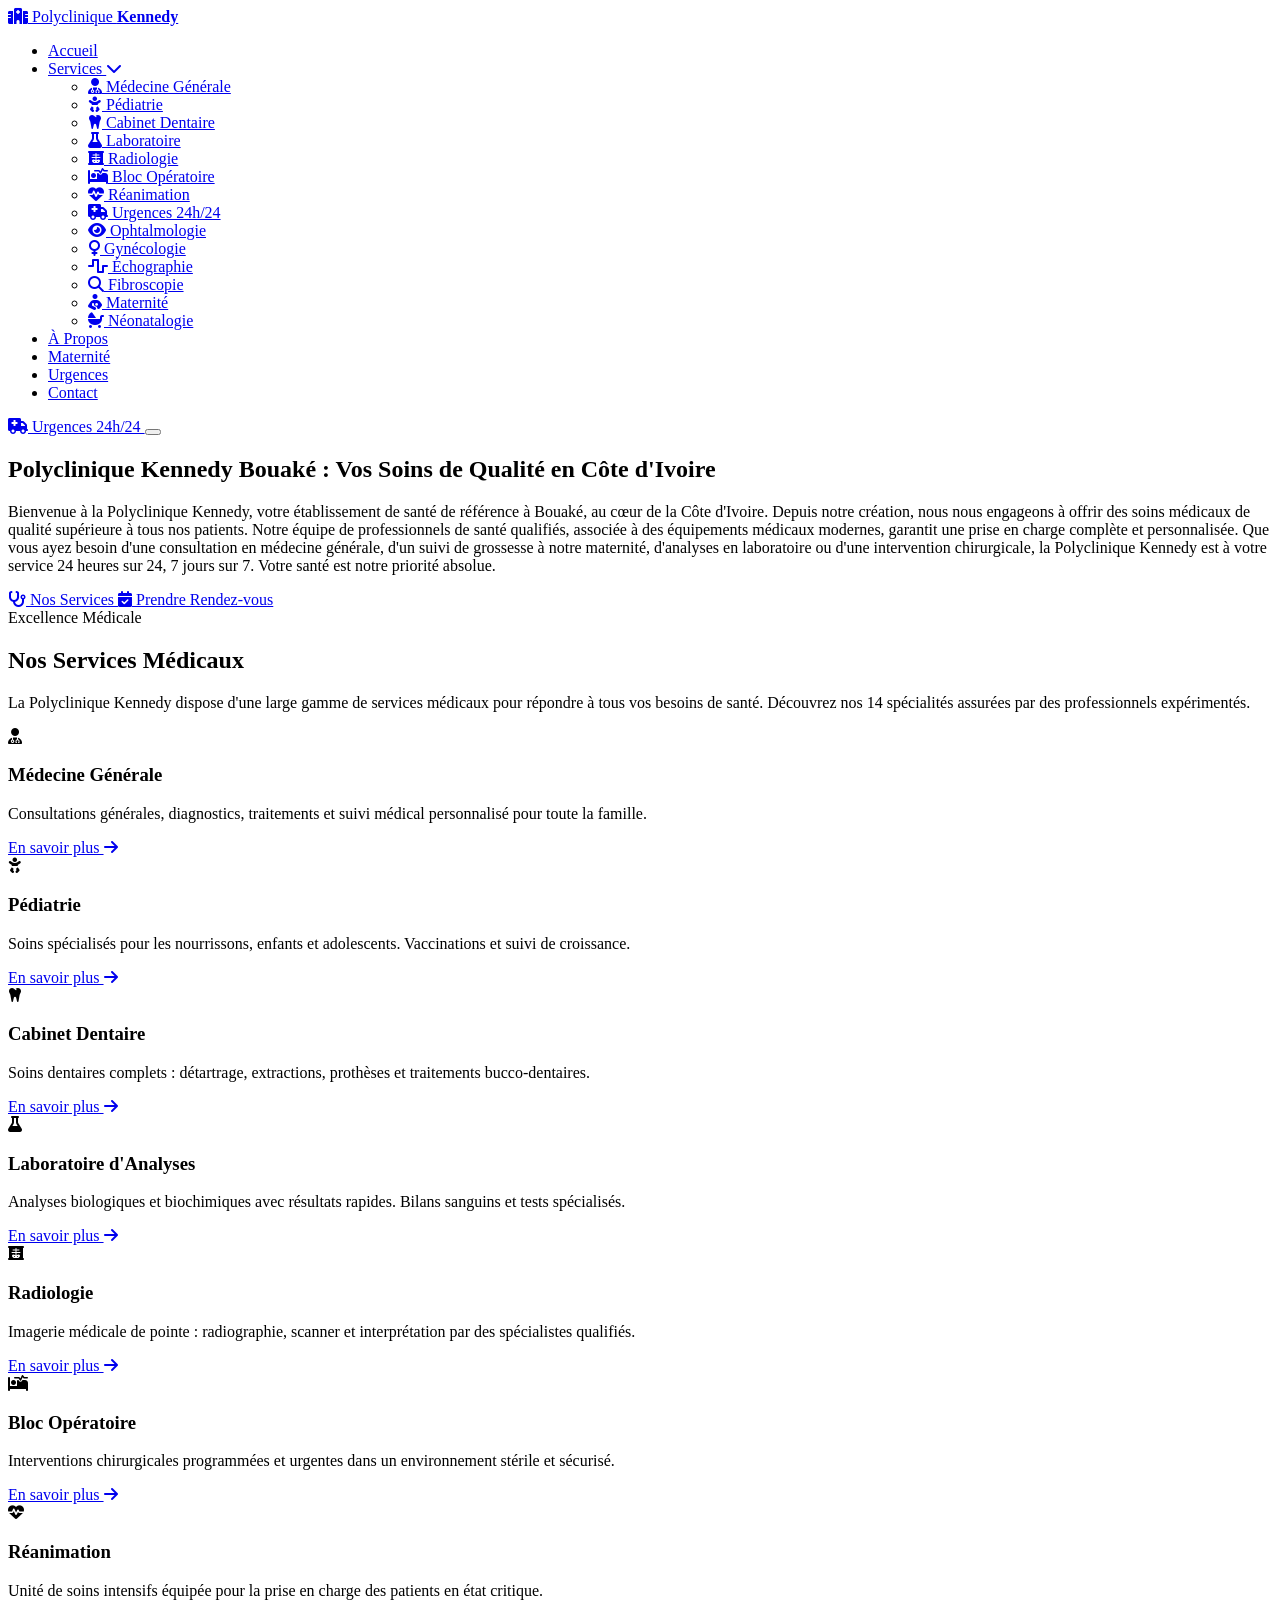
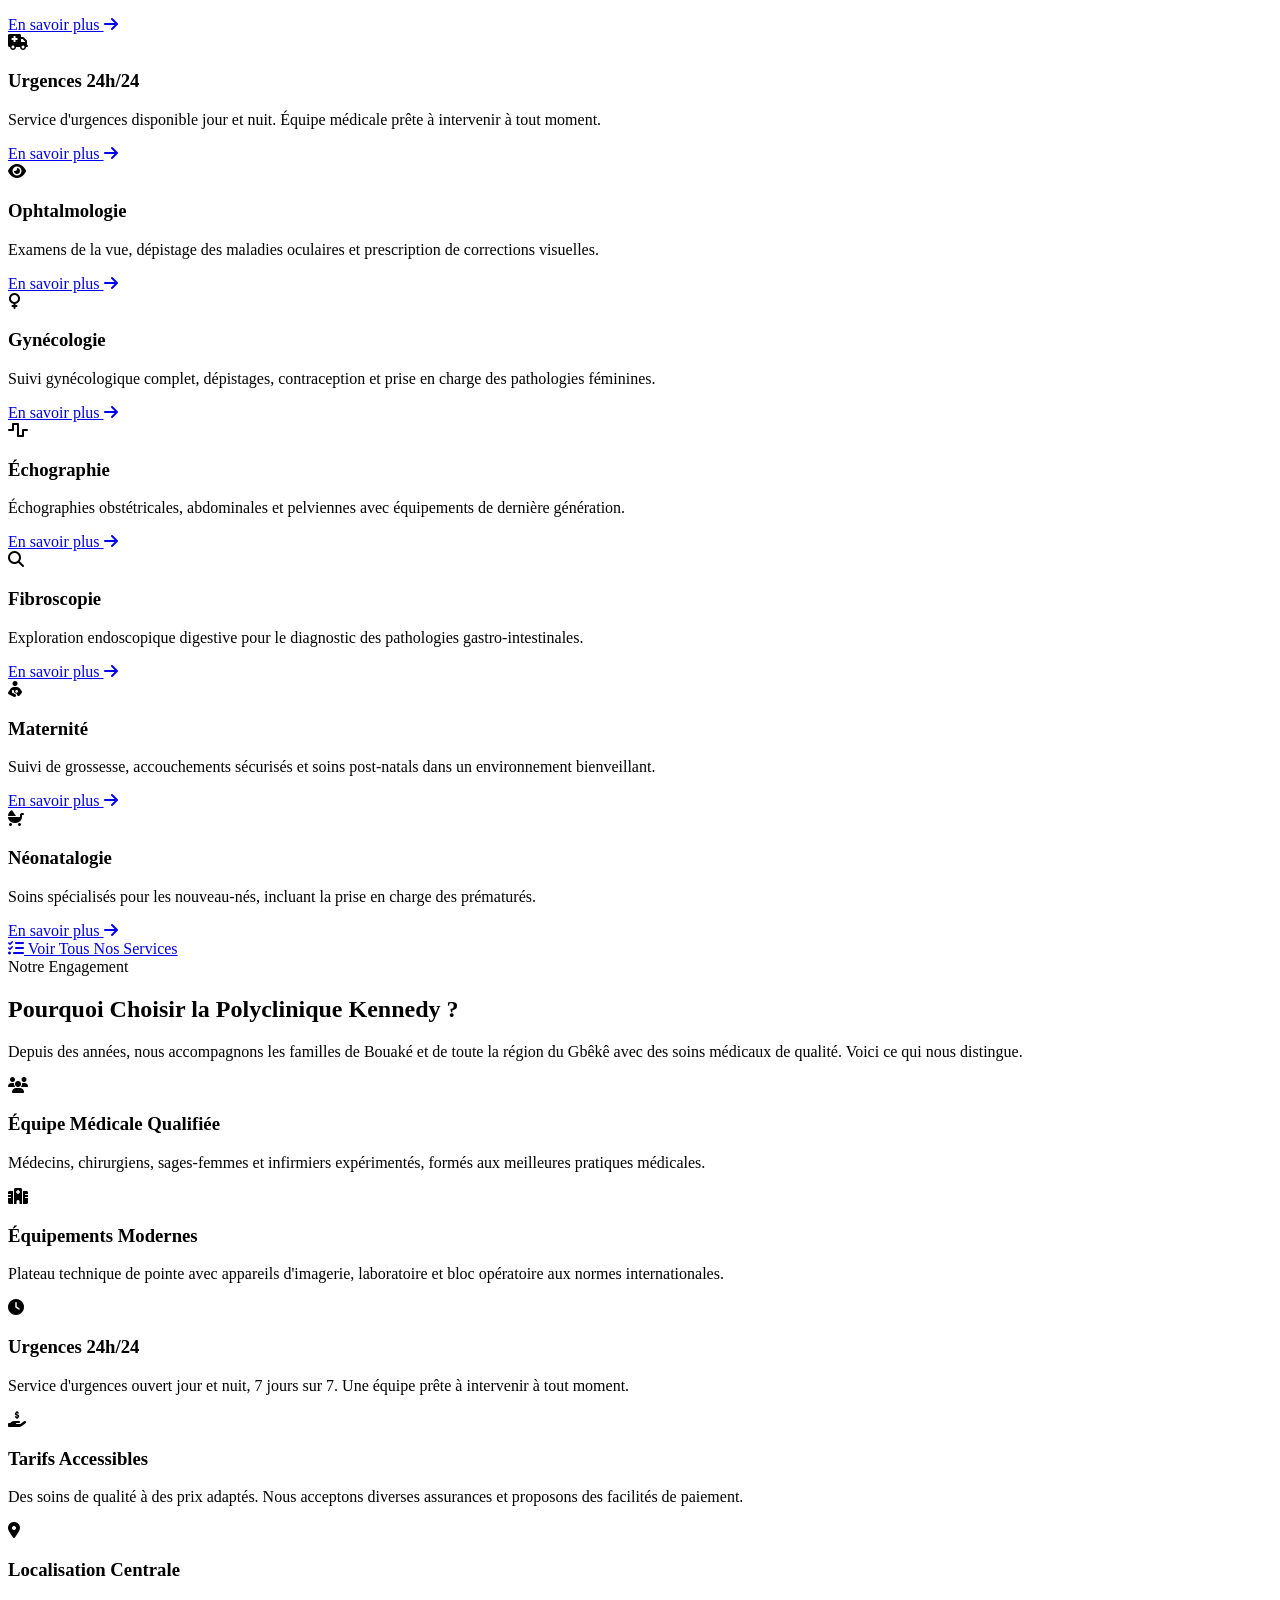
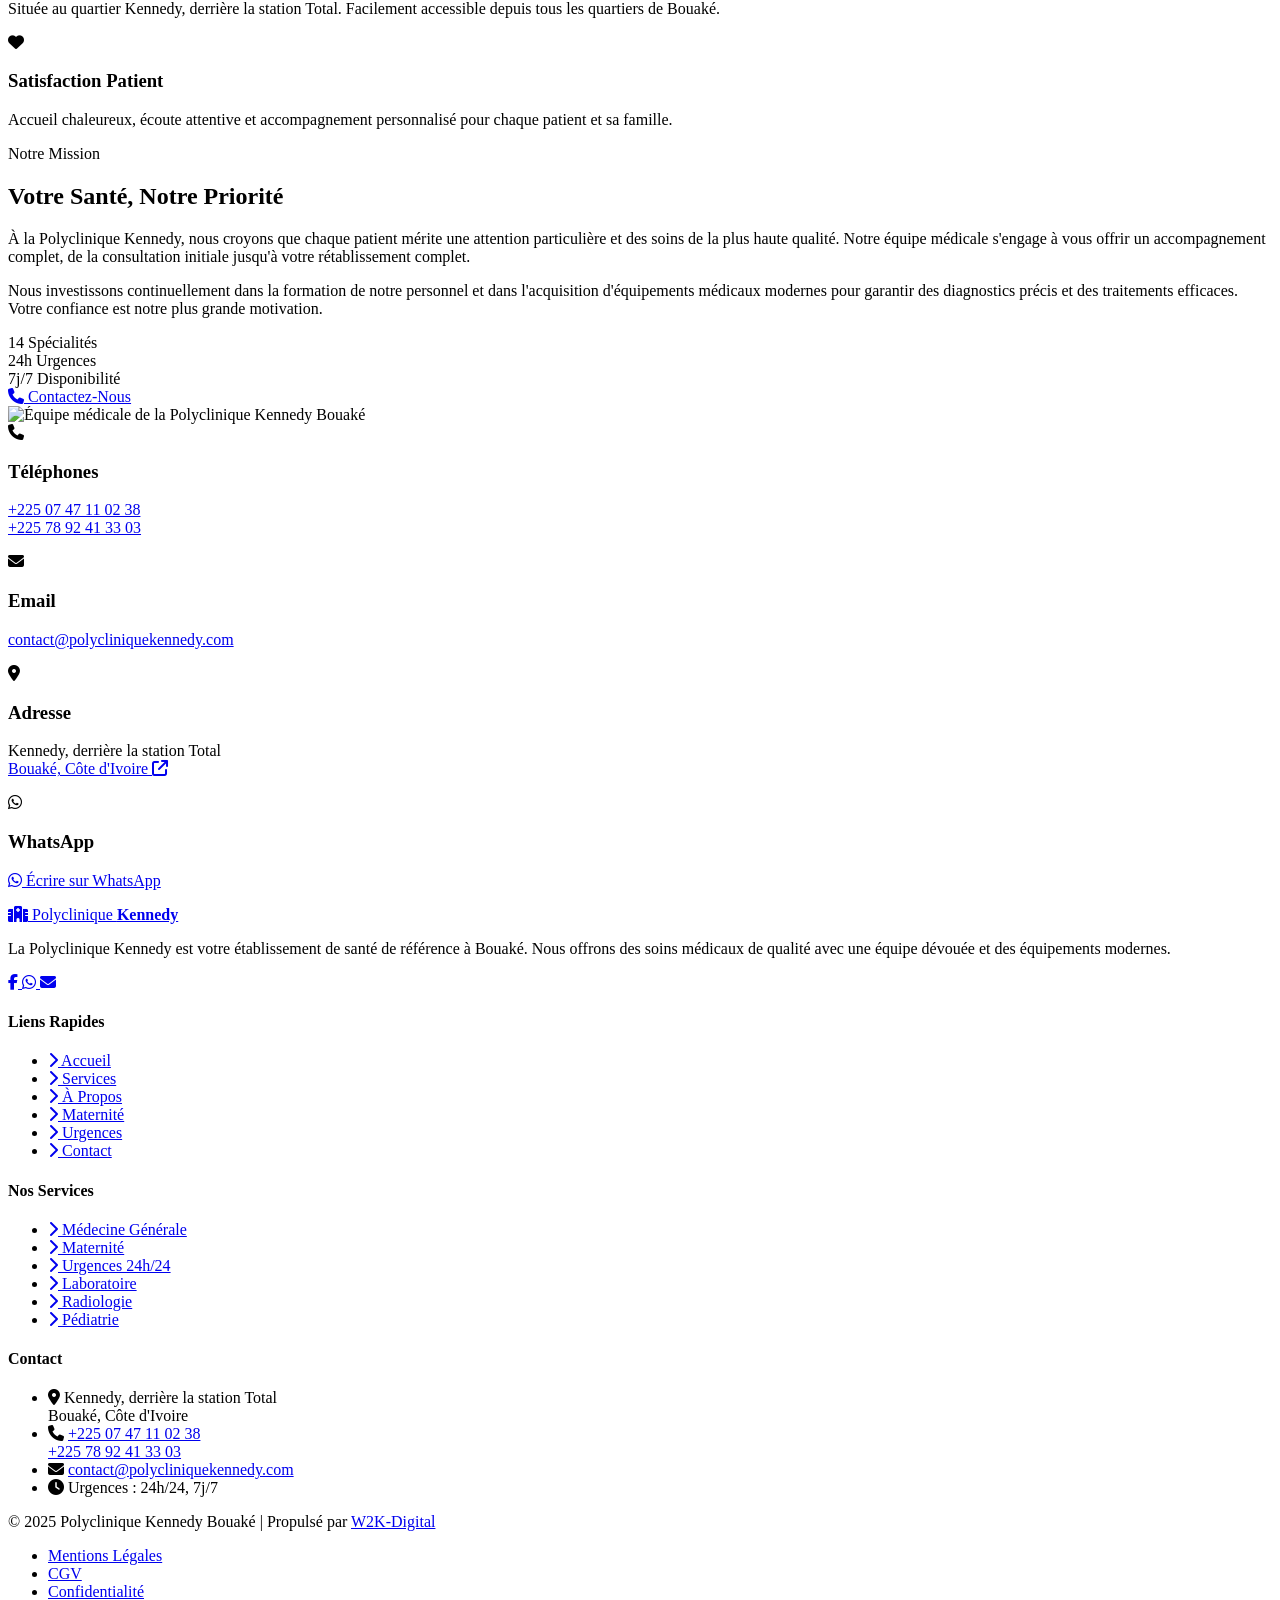
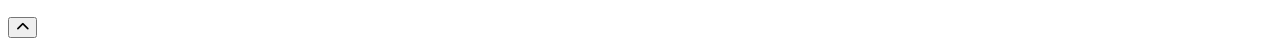
==== index.html @ 21695c7e "Create index.html" ====
<!DOCTYPE html>
<html lang="fr">
<head>
    <meta charset="UTF-8">
    <meta name="viewport" content="width=device-width, initial-scale=1.0">
    <meta http-equiv="X-UA-Compatible" content="IE=edge">
    
    <!-- SEO Meta Tags -->
    <title>Polyclinique Kennedy Bouaké - Soins Médicaux Côte d'Ivoire</title>
    <meta name="description" content="Polyclinique Kennedy à Bouaké offre des soins médicaux de qualité en Côte d'Ivoire : urgences 24h/24, maternité, laboratoire analyses. Prenez rendez-vous dès maintenant.">
    <meta name="keywords" content="polyclinique Bouaké, clinique Kennedy, soins médicaux Côte d'Ivoire, urgences 24h, maternité Bouaké, laboratoire analyses, médecin Bouaké">
    <meta name="author" content="Polyclinique Kennedy Bouaké">
    <meta name="robots" content="index, follow">
    
    <!-- Open Graph / Facebook -->
    <meta property="og:type" content="website">
    <meta property="og:url" content="https://polycliniquekennedy.com/">
    <meta property="og:title" content="Polyclinique Kennedy Bouaké - Soins Médicaux Côte d'Ivoire">
    <meta property="og:description" content="Polyclinique Kennedy à Bouaké offre des soins médicaux de qualité en Côte d'Ivoire : urgences 24h/24, maternité, laboratoire analyses.">
    <meta property="og:image" content="images/hero-accueil.jpg">
    <meta property="og:locale" content="fr_CI">
    
    <!-- Twitter Card -->
    <meta name="twitter:card" content="summary_large_image">
    <meta name="twitter:title" content="Polyclinique Kennedy Bouaké - Soins Médicaux Côte d'Ivoire">
    <meta name="twitter:description" content="Polyclinique Kennedy à Bouaké offre des soins médicaux de qualité en Côte d'Ivoire : urgences 24h/24, maternité, laboratoire analyses.">
    <meta name="twitter:image" content="images/hero-accueil.jpg">
    
    <!-- Canonical URL -->
    <link rel="canonical" href="https://polycliniquekennedy.com/">
    
    <!-- Favicon -->
    <link rel="icon" type="image/png" sizes="32x32" href="images/favicon-32x32.png">
    <link rel="icon" type="image/png" sizes="16x16" href="images/favicon-16x16.png">
    <link rel="apple-touch-icon" sizes="180x180" href="images/apple-touch-icon.png">
    
    <!-- Google Fonts -->
    <link rel="preconnect" href="https://fonts.googleapis.com">
    <link rel="preconnect" href="https://fonts.gstatic.com" crossorigin>
    <link href="https://fonts.googleapis.com/css2?family=Montserrat:wght@600;700&family=Open+Sans:wght@400;600&display=swap" rel="stylesheet">
    
    <!-- Font Awesome 6.5.1 -->
    <link rel="stylesheet" href="https://cdnjs.cloudflare.com/ajax/libs/font-awesome/6.5.1/css/all.min.css" integrity="sha512-DTOQO9RWCH3ppGqcWaEA1BIZOC6xxalwEsw9c2QQeAIftl+Vegovlnee1c9QX4TctnWMn13TZye+giMm8e2LwA==" crossorigin="anonymous" referrerpolicy="no-referrer">
    
    <!-- Styles CSS -->
    <link rel="stylesheet" href="css/style.css">
</head>
<body>
    <!-- Header Navigation -->
    <header class="header" id="header">
        <div class="container">
            <nav class="navbar">
                <!-- Logo -->
                <a href="index.html" class="logo">
                    <i class="fa-solid fa-hospital"></i>
                    <span>Polyclinique <strong>Kennedy</strong></span>
                </a>
                
                <!-- Menu Navigation Desktop -->
                <ul class="nav-menu" id="nav-menu">
                    <li class="nav-item active">
                        <a href="index.html" class="nav-link">Accueil</a>
                    </li>
                    <li class="nav-item has-dropdown">
                        <a href="services.html" class="nav-link">
                            Services <i class="fa-solid fa-chevron-down"></i>
                        </a>
                        <ul class="dropdown-menu">
                            <li><a href="services.html#medecine-generale"><i class="fa-solid fa-user-doctor"></i> Médecine Générale</a></li>
                            <li><a href="services.html#pediatrie"><i class="fa-solid fa-baby"></i> Pédiatrie</a></li>
                            <li><a href="services.html#dentaire"><i class="fa-solid fa-tooth"></i> Cabinet Dentaire</a></li>
                            <li><a href="services.html#laboratoire"><i class="fa-solid fa-flask"></i> Laboratoire</a></li>
                            <li><a href="services.html#radiologie"><i class="fa-solid fa-x-ray"></i> Radiologie</a></li>
                            <li><a href="services.html#bloc-operatoire"><i class="fa-solid fa-bed-pulse"></i> Bloc Opératoire</a></li>
                            <li><a href="services.html#reanimation"><i class="fa-solid fa-heart-pulse"></i> Réanimation</a></li>
                            <li><a href="urgences.html"><i class="fa-solid fa-truck-medical"></i> Urgences 24h/24</a></li>
                            <li><a href="services.html#ophtalmologie"><i class="fa-solid fa-eye"></i> Ophtalmologie</a></li>
                            <li><a href="services.html#gynecologie"><i class="fa-solid fa-venus"></i> Gynécologie</a></li>
                            <li><a href="services.html#echographie"><i class="fa-solid fa-wave-square"></i> Échographie</a></li>
                            <li><a href="services.html#fibroscopie"><i class="fa-solid fa-magnifying-glass"></i> Fibroscopie</a></li>
                            <li><a href="maternite.html"><i class="fa-solid fa-person-breastfeeding"></i> Maternité</a></li>
                            <li><a href="services.html#neonatalogie"><i class="fa-solid fa-baby-carriage"></i> Néonatalogie</a></li>
                        </ul>
                    </li>
                    <li class="nav-item">
                        <a href="a-propos.html" class="nav-link">À Propos</a>
                    </li>
                    <li class="nav-item">
                        <a href="maternite.html" class="nav-link">Maternité</a>
                    </li>
                    <li class="nav-item">
                        <a href="urgences.html" class="nav-link">Urgences</a>
                    </li>
                    <li class="nav-item">
                        <a href="contact.html" class="nav-link">Contact</a>
                    </li>
                </ul>
                
                <!-- Bouton CTA Urgences -->
                <a href="urgences.html" class="btn btn-urgence">
                    <i class="fa-solid fa-truck-medical"></i> Urgences 24h/24
                </a>
                
                <!-- Menu Hamburger Mobile -->
                <button class="hamburger" id="hamburger" aria-label="Menu mobile">
                    <span class="bar"></span>
                    <span class="bar"></span>
                    <span class="bar"></span>
                </button>
            </nav>
        </div>
    </header>

    <!-- Section Hero -->
    <section class="hero" id="hero" data-autoscroll>
        <div class="hero-overlay"></div>
        <div class="container">
            <div class="hero-content">
                <h1>Polyclinique Kennedy Bouaké : Vos Soins de Qualité en Côte d'Ivoire</h1>
                <p class="hero-text">
                    Bienvenue à la Polyclinique Kennedy, votre établissement de santé de référence à Bouaké, au cœur de la Côte d'Ivoire. 
                    Depuis notre création, nous nous engageons à offrir des soins médicaux de qualité supérieure à tous nos patients. 
                    Notre équipe de professionnels de santé qualifiés, associée à des équipements médicaux modernes, garantit une prise en charge 
                    complète et personnalisée. Que vous ayez besoin d'une consultation en médecine générale, d'un suivi de grossesse à notre maternité, 
                    d'analyses en laboratoire ou d'une intervention chirurgicale, la Polyclinique Kennedy est à votre service 24 heures sur 24, 
                    7 jours sur 7. Votre santé est notre priorité absolue.
                </p>
                <div class="hero-buttons">
                    <a href="services.html" class="btn btn-primary">
                        <i class="fa-solid fa-stethoscope"></i> Nos Services
                    </a>
                    <a href="contact.html" class="btn btn-secondary">
                        <i class="fa-solid fa-calendar-check"></i> Prendre Rendez-vous
                    </a>
                </div>
            </div>
        </div>
    </section>

    <!-- Section Services Médicaux -->
    <section class="services" id="services" data-autoscroll>
        <div class="container">
            <div class="section-header">
                <span class="section-subtitle">Excellence Médicale</span>
                <h2>Nos Services Médicaux</h2>
                <p class="section-description">
                    La Polyclinique Kennedy dispose d'une large gamme de services médicaux pour répondre à tous vos besoins de santé. 
                    Découvrez nos 14 spécialités assurées par des professionnels expérimentés.
                </p>
            </div>
            
            <div class="services-grid">
                <!-- Médecine Générale -->
                <article class="service-card">
                    <div class="service-icon">
                        <i class="fa-solid fa-user-doctor"></i>
                    </div>
                    <h3>Médecine Générale</h3>
                    <p>Consultations générales, diagnostics, traitements et suivi médical personnalisé pour toute la famille.</p>
                    <a href="services.html#medecine-generale" class="service-link">
                        En savoir plus <i class="fa-solid fa-arrow-right"></i>
                    </a>
                </article>
                
                <!-- Pédiatrie -->
                <article class="service-card">
                    <div class="service-icon">
                        <i class="fa-solid fa-baby"></i>
                    </div>
                    <h3>Pédiatrie</h3>
                    <p>Soins spécialisés pour les nourrissons, enfants et adolescents. Vaccinations et suivi de croissance.</p>
                    <a href="services.html#pediatrie" class="service-link">
                        En savoir plus <i class="fa-solid fa-arrow-right"></i>
                    </a>
                </article>
                
                <!-- Cabinet Dentaire -->
                <article class="service-card">
                    <div class="service-icon">
                        <i class="fa-solid fa-tooth"></i>
                    </div>
                    <h3>Cabinet Dentaire</h3>
                    <p>Soins dentaires complets : détartrage, extractions, prothèses et traitements bucco-dentaires.</p>
                    <a href="services.html#dentaire" class="service-link">
                        En savoir plus <i class="fa-solid fa-arrow-right"></i>
                    </a>
                </article>
                
                <!-- Laboratoire -->
                <article class="service-card">
                    <div class="service-icon">
                        <i class="fa-solid fa-flask"></i>
                    </div>
                    <h3>Laboratoire d'Analyses</h3>
                    <p>Analyses biologiques et biochimiques avec résultats rapides. Bilans sanguins et tests spécialisés.</p>
                    <a href="services.html#laboratoire" class="service-link">
                        En savoir plus <i class="fa-solid fa-arrow-right"></i>
                    </a>
                </article>
                
                <!-- Radiologie -->
                <article class="service-card">
                    <div class="service-icon">
                        <i class="fa-solid fa-x-ray"></i>
                    </div>
                    <h3>Radiologie</h3>
                    <p>Imagerie médicale de pointe : radiographie, scanner et interprétation par des spécialistes qualifiés.</p>
                    <a href="services.html#radiologie" class="service-link">
                        En savoir plus <i class="fa-solid fa-arrow-right"></i>
                    </a>
                </article>
                
                <!-- Bloc Opératoire -->
                <article class="service-card">
                    <div class="service-icon">
                        <i class="fa-solid fa-bed-pulse"></i>
                    </div>
                    <h3>Bloc Opératoire</h3>
                    <p>Interventions chirurgicales programmées et urgentes dans un environnement stérile et sécurisé.</p>
                    <a href="services.html#bloc-operatoire" class="service-link">
                        En savoir plus <i class="fa-solid fa-arrow-right"></i>
                    </a>
                </article>
                
                <!-- Réanimation -->
                <article class="service-card">
                    <div class="service-icon">
                        <i class="fa-solid fa-heart-pulse"></i>
                    </div>
                    <h3>Réanimation</h3>
                    <p>Unité de soins intensifs équipée pour la prise en charge des patients en état critique.</p>
                    <a href="services.html#reanimation" class="service-link">
                        En savoir plus <i class="fa-solid fa-arrow-right"></i>
                    </a>
                </article>
                
                <!-- Urgences 24h/24 -->
                <article class="service-card service-card-highlight">
                    <div class="service-icon">
                        <i class="fa-solid fa-truck-medical"></i>
                    </div>
                    <h3>Urgences 24h/24</h3>
                    <p>Service d'urgences disponible jour et nuit. Équipe médicale prête à intervenir à tout moment.</p>
                    <a href="urgences.html" class="service-link">
                        En savoir plus <i class="fa-solid fa-arrow-right"></i>
                    </a>
                </article>
                
                <!-- Ophtalmologie -->
                <article class="service-card">
                    <div class="service-icon">
                        <i class="fa-solid fa-eye"></i>
                    </div>
                    <h3>Ophtalmologie</h3>
                    <p>Examens de la vue, dépistage des maladies oculaires et prescription de corrections visuelles.</p>
                    <a href="services.html#ophtalmologie" class="service-link">
                        En savoir plus <i class="fa-solid fa-arrow-right"></i>
                    </a>
                </article>
                
                <!-- Gynécologie -->
                <article class="service-card">
                    <div class="service-icon">
                        <i class="fa-solid fa-venus"></i>
                    </div>
                    <h3>Gynécologie</h3>
                    <p>Suivi gynécologique complet, dépistages, contraception et prise en charge des pathologies féminines.</p>
                    <a href="services.html#gynecologie" class="service-link">
                        En savoir plus <i class="fa-solid fa-arrow-right"></i>
                    </a>
                </article>
                
                <!-- Échographie -->
                <article class="service-card">
                    <div class="service-icon">
                        <i class="fa-solid fa-wave-square"></i>
                    </div>
                    <h3>Échographie</h3>
                    <p>Échographies obstétricales, abdominales et pelviennes avec équipements de dernière génération.</p>
                    <a href="services.html#echographie" class="service-link">
                        En savoir plus <i class="fa-solid fa-arrow-right"></i>
                    </a>
                </article>
                
                <!-- Fibroscopie -->
                <article class="service-card">
                    <div class="service-icon">
                        <i class="fa-solid fa-magnifying-glass"></i>
                    </div>
                    <h3>Fibroscopie</h3>
                    <p>Exploration endoscopique digestive pour le diagnostic des pathologies gastro-intestinales.</p>
                    <a href="services.html#fibroscopie" class="service-link">
                        En savoir plus <i class="fa-solid fa-arrow-right"></i>
                    </a>
                </article>
                
                <!-- Maternité -->
                <article class="service-card service-card-highlight-green">
                    <div class="service-icon">
                        <i class="fa-solid fa-person-breastfeeding"></i>
                    </div>
                    <h3>Maternité</h3>
                    <p>Suivi de grossesse, accouchements sécurisés et soins post-natals dans un environnement bienveillant.</p>
                    <a href="maternite.html" class="service-link">
                        En savoir plus <i class="fa-solid fa-arrow-right"></i>
                    </a>
                </article>
                
                <!-- Néonatalogie -->
                <article class="service-card">
                    <div class="service-icon">
                        <i class="fa-solid fa-baby-carriage"></i>
                    </div>
                    <h3>Néonatalogie</h3>
                    <p>Soins spécialisés pour les nouveau-nés, incluant la prise en charge des prématurés.</p>
                    <a href="services.html#neonatalogie" class="service-link">
                        En savoir plus <i class="fa-solid fa-arrow-right"></i>
                    </a>
                </article>
            </div>
            
            <div class="services-cta">
                <a href="services.html" class="btn btn-primary btn-lg">
                    <i class="fa-solid fa-list-check"></i> Voir Tous Nos Services
                </a>
            </div>
        </div>
    </section>

    <!-- Section Pourquoi Nous Choisir -->
    <section class="why-us" id="why-us" data-autoscroll>
        <div class="container">
            <div class="section-header">
                <span class="section-subtitle">Notre Engagement</span>
                <h2>Pourquoi Choisir la Polyclinique Kennedy ?</h2>
                <p class="section-description">
                    Depuis des années, nous accompagnons les familles de Bouaké et de toute la région du Gbêkê 
                    avec des soins médicaux de qualité. Voici ce qui nous distingue.
                </p>
            </div>
            
            <div class="features-grid">
                <!-- Équipe Médicale -->
                <div class="feature-card">
                    <div class="feature-icon">
                        <i class="fa-solid fa-users"></i>
                    </div>
                    <h3>Équipe Médicale Qualifiée</h3>
                    <p>Médecins, chirurgiens, sages-femmes et infirmiers expérimentés, formés aux meilleures pratiques médicales.</p>
                </div>
                
                <!-- Équipements Modernes -->
                <div class="feature-card">
                    <div class="feature-icon">
                        <i class="fa-solid fa-hospital"></i>
                    </div>
                    <h3>Équipements Modernes</h3>
                    <p>Plateau technique de pointe avec appareils d'imagerie, laboratoire et bloc opératoire aux normes internationales.</p>
                </div>
                
                <!-- Urgences 24h/24 -->
                <div class="feature-card">
                    <div class="feature-icon">
                        <i class="fa-solid fa-clock"></i>
                    </div>
                    <h3>Urgences 24h/24</h3>
                    <p>Service d'urgences ouvert jour et nuit, 7 jours sur 7. Une équipe prête à intervenir à tout moment.</p>
                </div>
                
                <!-- Tarifs Accessibles -->
                <div class="feature-card">
                    <div class="feature-icon">
                        <i class="fa-solid fa-hand-holding-dollar"></i>
                    </div>
                    <h3>Tarifs Accessibles</h3>
                    <p>Des soins de qualité à des prix adaptés. Nous acceptons diverses assurances et proposons des facilités de paiement.</p>
                </div>
                
                <!-- Localisation Centrale -->
                <div class="feature-card">
                    <div class="feature-icon">
                        <i class="fa-solid fa-location-dot"></i>
                    </div>
                    <h3>Localisation Centrale</h3>
                    <p>Située au quartier Kennedy, derrière la station Total. Facilement accessible depuis tous les quartiers de Bouaké.</p>
                </div>
                
                <!-- Satisfaction Patient -->
                <div class="feature-card">
                    <div class="feature-icon">
                        <i class="fa-solid fa-heart"></i>
                    </div>
                    <h3>Satisfaction Patient</h3>
                    <p>Accueil chaleureux, écoute attentive et accompagnement personnalisé pour chaque patient et sa famille.</p>
                </div>
            </div>
        </div>
    </section>

    <!-- Section Engagement -->
    <section class="engagement" id="engagement" data-autoscroll>
        <div class="container">
            <div class="engagement-wrapper">
                <div class="engagement-content">
                    <span class="section-subtitle">Notre Mission</span>
                    <h2>Votre Santé, Notre Priorité</h2>
                    <p>
                        À la Polyclinique Kennedy, nous croyons que chaque patient mérite une attention particulière et des soins 
                        de la plus haute qualité. Notre équipe médicale s'engage à vous offrir un accompagnement complet, 
                        de la consultation initiale jusqu'à votre rétablissement complet.
                    </p>
                    <p>
                        Nous investissons continuellement dans la formation de notre personnel et dans l'acquisition 
                        d'équipements médicaux modernes pour garantir des diagnostics précis et des traitements efficaces. 
                        Votre confiance est notre plus grande motivation.
                    </p>
                    <div class="engagement-stats">
                        <div class="stat">
                            <span class="stat-number">14</span>
                            <span class="stat-label">Spécialités</span>
                        </div>
                        <div class="stat">
                            <span class="stat-number">24h</span>
                            <span class="stat-label">Urgences</span>
                        </div>
                        <div class="stat">
                            <span class="stat-number">7j/7</span>
                            <span class="stat-label">Disponibilité</span>
                        </div>
                    </div>
                    <a href="contact.html" class="btn btn-primary">
                        <i class="fa-solid fa-phone"></i> Contactez-Nous
                    </a>
                </div>
                <div class="engagement-image">
                    <picture>
                        <source srcset="images/equipe-medicale.webp" type="image/webp">
                        <img src="images/equipe-medicale.jpg" alt="Équipe médicale de la Polyclinique Kennedy Bouaké" loading="lazy">
                    </picture>
                </div>
            </div>
        </div>
    </section>

    <!-- Section Contact Rapide -->
    <section class="contact-quick" id="contact-quick" data-autoscroll>
        <div class="container">
            <div class="contact-quick-wrapper">
                <div class="contact-info-card">
                    <div class="contact-icon">
                        <i class="fa-solid fa-phone"></i>
                    </div>
                    <h3>Téléphones</h3>
                    <p>
                        <a href="tel:+2250747110238">+225 07 47 11 02 38</a><br>
                        <a href="tel:+2257892413303">+225 78 92 41 33 03</a>
                    </p>
                </div>
                
                <div class="contact-info-card">
                    <div class="contact-icon">
                        <i class="fa-solid fa-envelope"></i>
                    </div>
                    <h3>Email</h3>
                    <p>
                        <a href="mailto:contact@polycliniquekennedy.com">contact@polycliniquekennedy.com</a>
                    </p>
                </div>
                
                <div class="contact-info-card">
                    <div class="contact-icon">
                        <i class="fa-solid fa-location-dot"></i>
                    </div>
                    <h3>Adresse</h3>
                    <p>
                        Kennedy, derrière la station Total<br>
                        <a href="https://maps.google.com/?q=MXPQ+VGG,+Bouaké" target="_blank" rel="noopener">
                            Bouaké, Côte d'Ivoire <i class="fa-solid fa-external-link"></i>
                        </a>
                    </p>
                </div>
                
                <div class="contact-info-card contact-whatsapp">
                    <div class="contact-icon">
                        <i class="fa-brands fa-whatsapp"></i>
                    </div>
                    <h3>WhatsApp</h3>
                    <p>
                        <a href="https://wa.me/2250747110238" target="_blank" rel="noopener" class="btn btn-whatsapp">
                            <i class="fa-brands fa-whatsapp"></i> Écrire sur WhatsApp
                        </a>
                    </p>
                </div>
            </div>
        </div>
    </section>

    <!-- Footer -->
    <footer class="footer">
        <div class="container">
            <div class="footer-grid">
                <!-- Colonne 1 : Logo et Description -->
                <div class="footer-col">
                    <a href="index.html" class="footer-logo">
                        <i class="fa-solid fa-hospital"></i>
                        <span>Polyclinique <strong>Kennedy</strong></span>
                    </a>
                    <p class="footer-description">
                        La Polyclinique Kennedy est votre établissement de santé de référence à Bouaké. 
                        Nous offrons des soins médicaux de qualité avec une équipe dévouée et des équipements modernes.
                    </p>
                    <div class="footer-social">
                        <a href="https://facebook.com/polycliniquekennedy" target="_blank" rel="noopener" aria-label="Facebook">
                            <i class="fa-brands fa-facebook-f"></i>
                        </a>
                        <a href="https://wa.me/2250747110238" target="_blank" rel="noopener" aria-label="WhatsApp">
                            <i class="fa-brands fa-whatsapp"></i>
                        </a>
                        <a href="mailto:contact@polycliniquekennedy.com" aria-label="Email">
                            <i class="fa-solid fa-envelope"></i>
                        </a>
                    </div>
                </div>
                
                <!-- Colonne 2 : Liens Rapides -->
                <div class="footer-col">
                    <h4>Liens Rapides</h4>
                    <ul class="footer-links">
                        <li><a href="index.html"><i class="fa-solid fa-chevron-right"></i> Accueil</a></li>
                        <li><a href="services.html"><i class="fa-solid fa-chevron-right"></i> Services</a></li>
                        <li><a href="a-propos.html"><i class="fa-solid fa-chevron-right"></i> À Propos</a></li>
                        <li><a href="maternite.html"><i class="fa-solid fa-chevron-right"></i> Maternité</a></li>
                        <li><a href="urgences.html"><i class="fa-solid fa-chevron-right"></i> Urgences</a></li>
                        <li><a href="contact.html"><i class="fa-solid fa-chevron-right"></i> Contact</a></li>
                    </ul>
                </div>
                
                <!-- Colonne 3 : Services Populaires -->
                <div class="footer-col">
                    <h4>Nos Services</h4>
                    <ul class="footer-links">
                        <li><a href="services.html#medecine-generale"><i class="fa-solid fa-chevron-right"></i> Médecine Générale</a></li>
                        <li><a href="maternite.html"><i class="fa-solid fa-chevron-right"></i> Maternité</a></li>
                        <li><a href="urgences.html"><i class="fa-solid fa-chevron-right"></i> Urgences 24h/24</a></li>
                        <li><a href="services.html#laboratoire"><i class="fa-solid fa-chevron-right"></i> Laboratoire</a></li>
                        <li><a href="services.html#radiologie"><i class="fa-solid fa-chevron-right"></i> Radiologie</a></li>
                        <li><a href="services.html#pediatrie"><i class="fa-solid fa-chevron-right"></i> Pédiatrie</a></li>
                    </ul>
                </div>
                
                <!-- Colonne 4 : Contact -->
                <div class="footer-col">
                    <h4>Contact</h4>
                    <ul class="footer-contact">
                        <li>
                            <i class="fa-solid fa-location-dot"></i>
                            <span>Kennedy, derrière la station Total<br>Bouaké, Côte d'Ivoire</span>
                        </li>
                        <li>
                            <i class="fa-solid fa-phone"></i>
                            <span>
                                <a href="tel:+2250747110238">+225 07 47 11 02 38</a><br>
                                <a href="tel:+2257892413303">+225 78 92 41 33 03</a>
                            </span>
                        </li>
                        <li>
                            <i class="fa-solid fa-envelope"></i>
                            <span><a href="mailto:contact@polycliniquekennedy.com">contact@polycliniquekennedy.com</a></span>
                        </li>
                        <li>
                            <i class="fa-solid fa-clock"></i>
                            <span>Urgences : 24h/24, 7j/7</span>
                        </li>
                    </ul>
                </div>
            </div>
            
            <!-- Barre Copyright -->
            <div class="footer-bottom">
                <p>&copy; 2025 Polyclinique Kennedy Bouaké | Propulsé par <a href="https://w2k-digital.com" target="_blank" rel="noopener">W2K-Digital</a></p>
                <ul class="footer-legal">
                    <li><a href="mentions-legales.html">Mentions Légales</a></li>
                    <li><a href="cgv.html">CGV</a></li>
                    <li><a href="confidentialite.html">Confidentialité</a></li>
                </ul>
            </div>
        </div>
    </footer>

    <!-- Indicateur Auto-Scroll -->
    <div class="w2k-scroll-indicator" id="scroll-indicator" title="Défilement automatique actif"></div>

    <!-- Bouton Retour en Haut -->
    <button class="back-to-top" id="back-to-top" aria-label="Retour en haut">
        <i class="fa-solid fa-chevron-up"></i>
    </button>

    <!-- Scripts JS -->
    <script src="js/main.js"></script>
    <script src="js/auto-scroll.js"></script>
    <script>
        // Initialisation de l'auto-scroll W2K-Digital
        document.addEventListener('DOMContentLoaded', function() {
            W2KAutoScroll.init({
                speed: 'slow',
                pauseDuration: 12,
                inactivityDelay: 45,
                showIndicator: true
            });
        });
    </script>
</body>
</html>
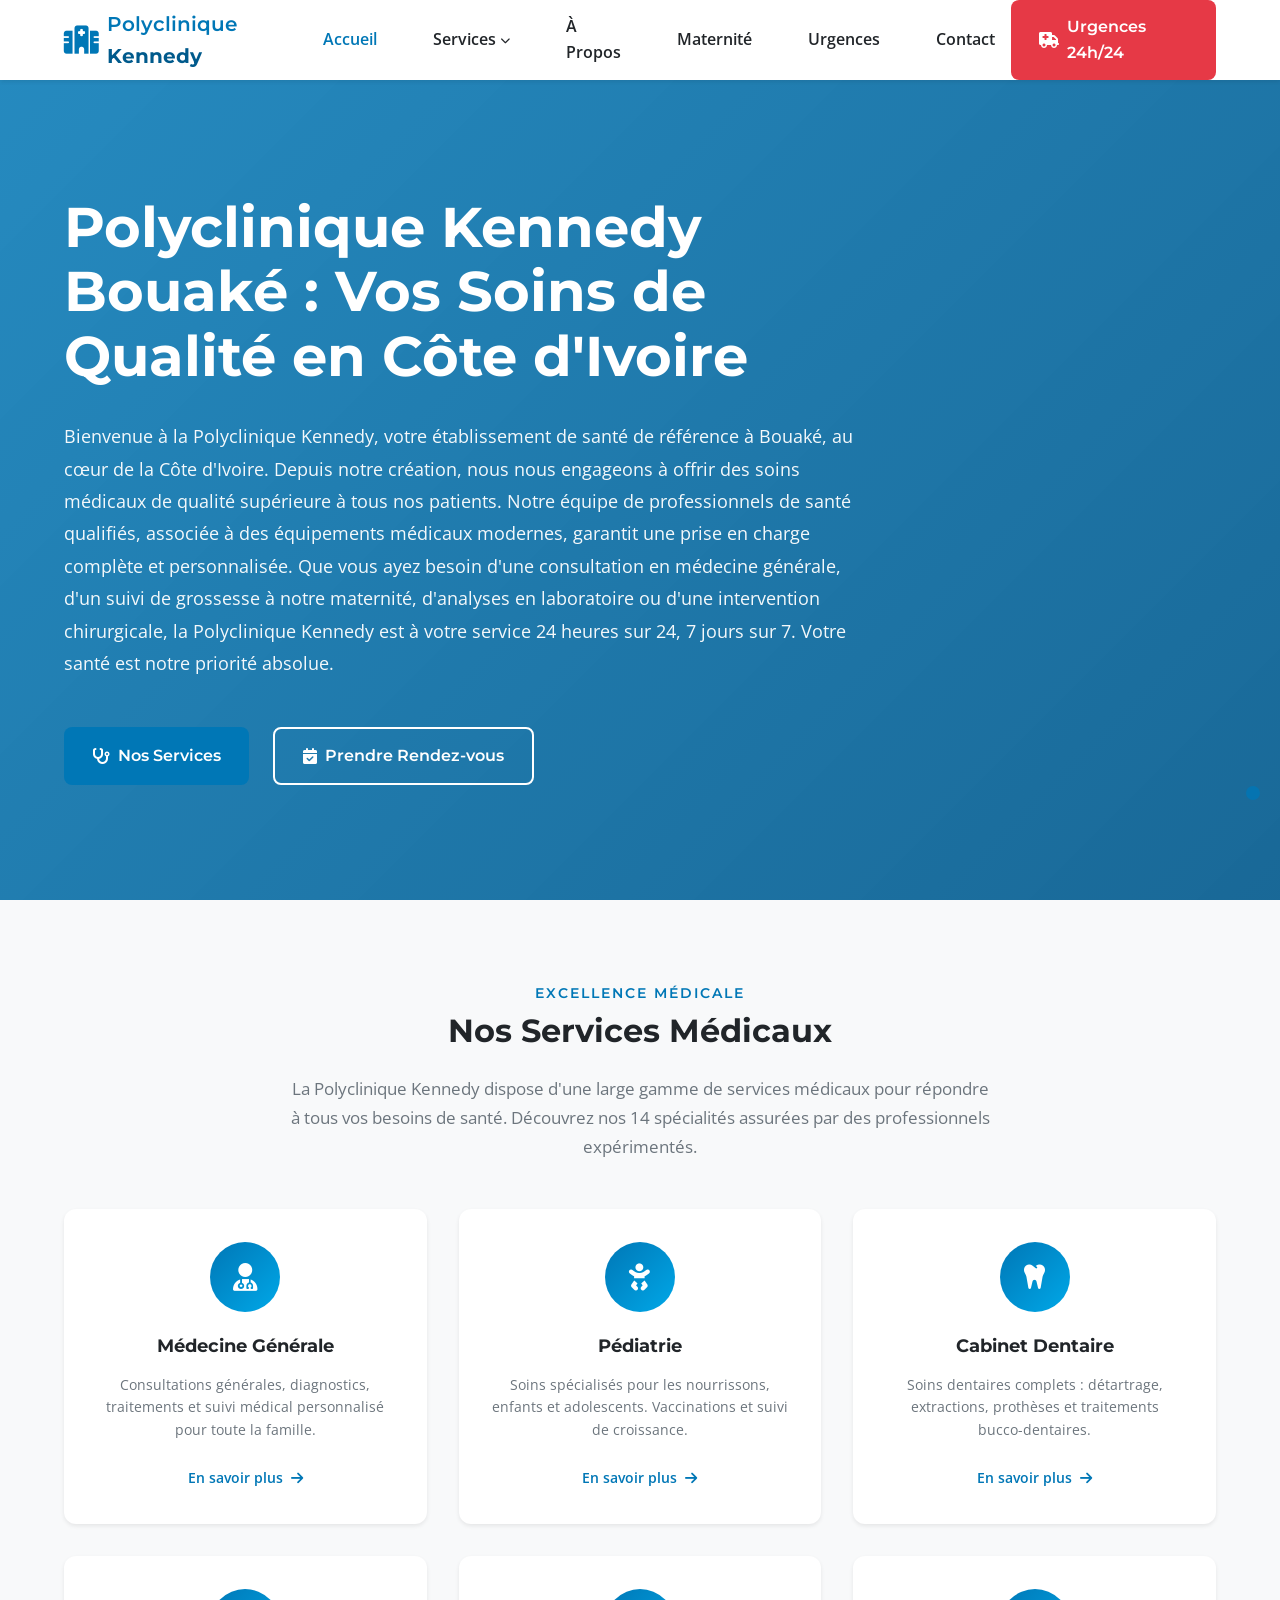
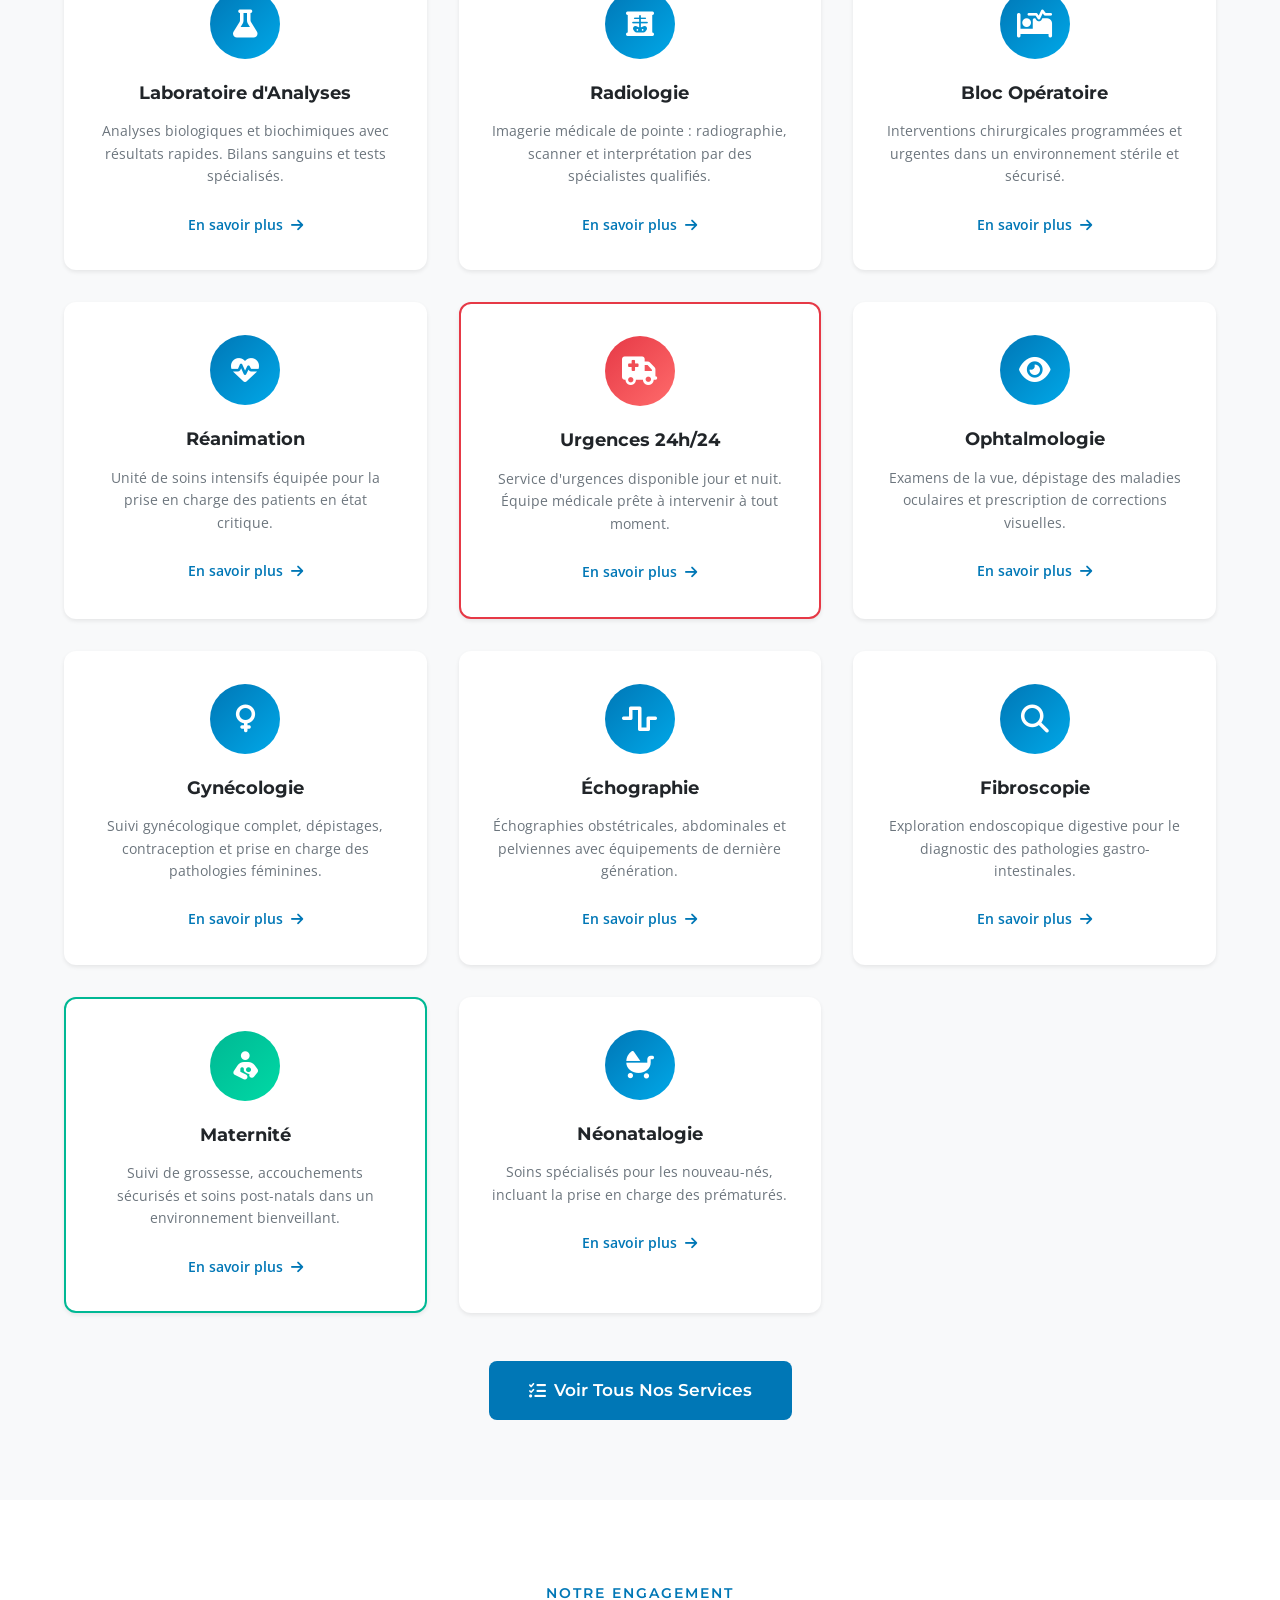
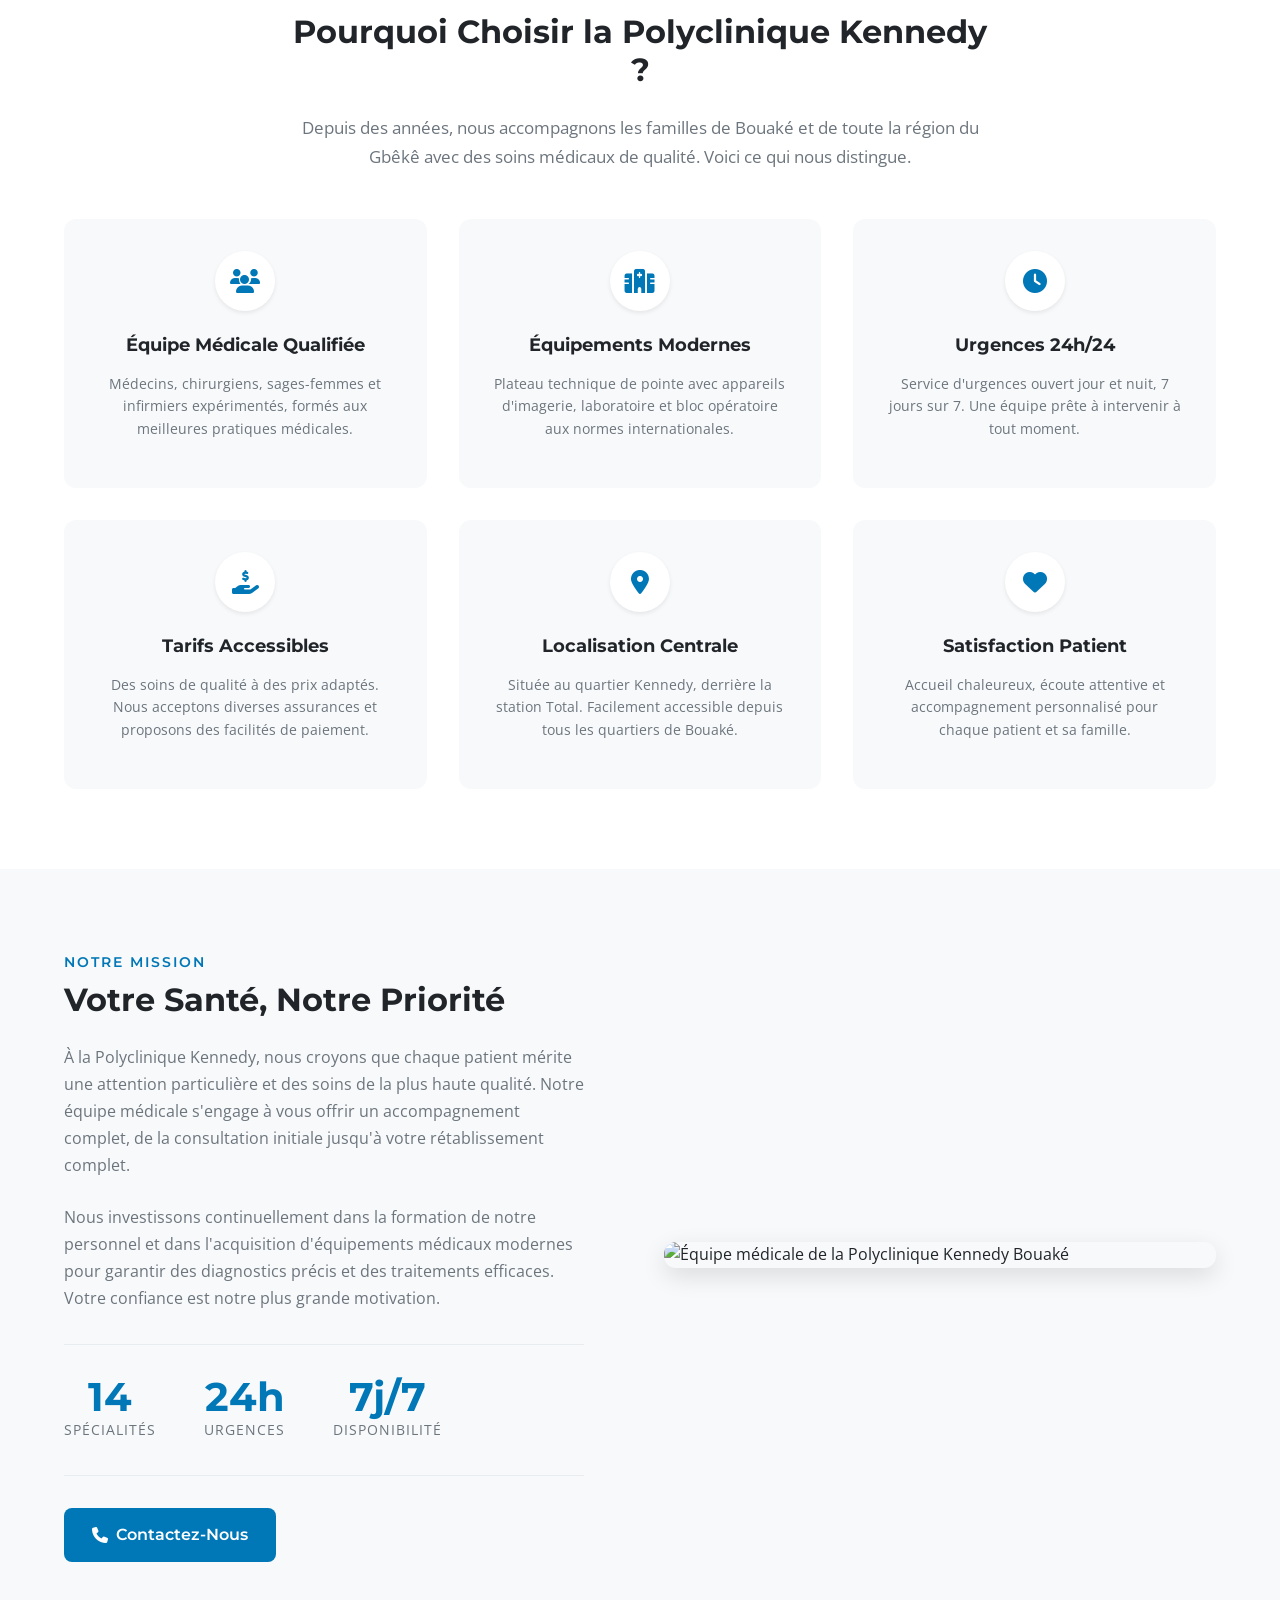
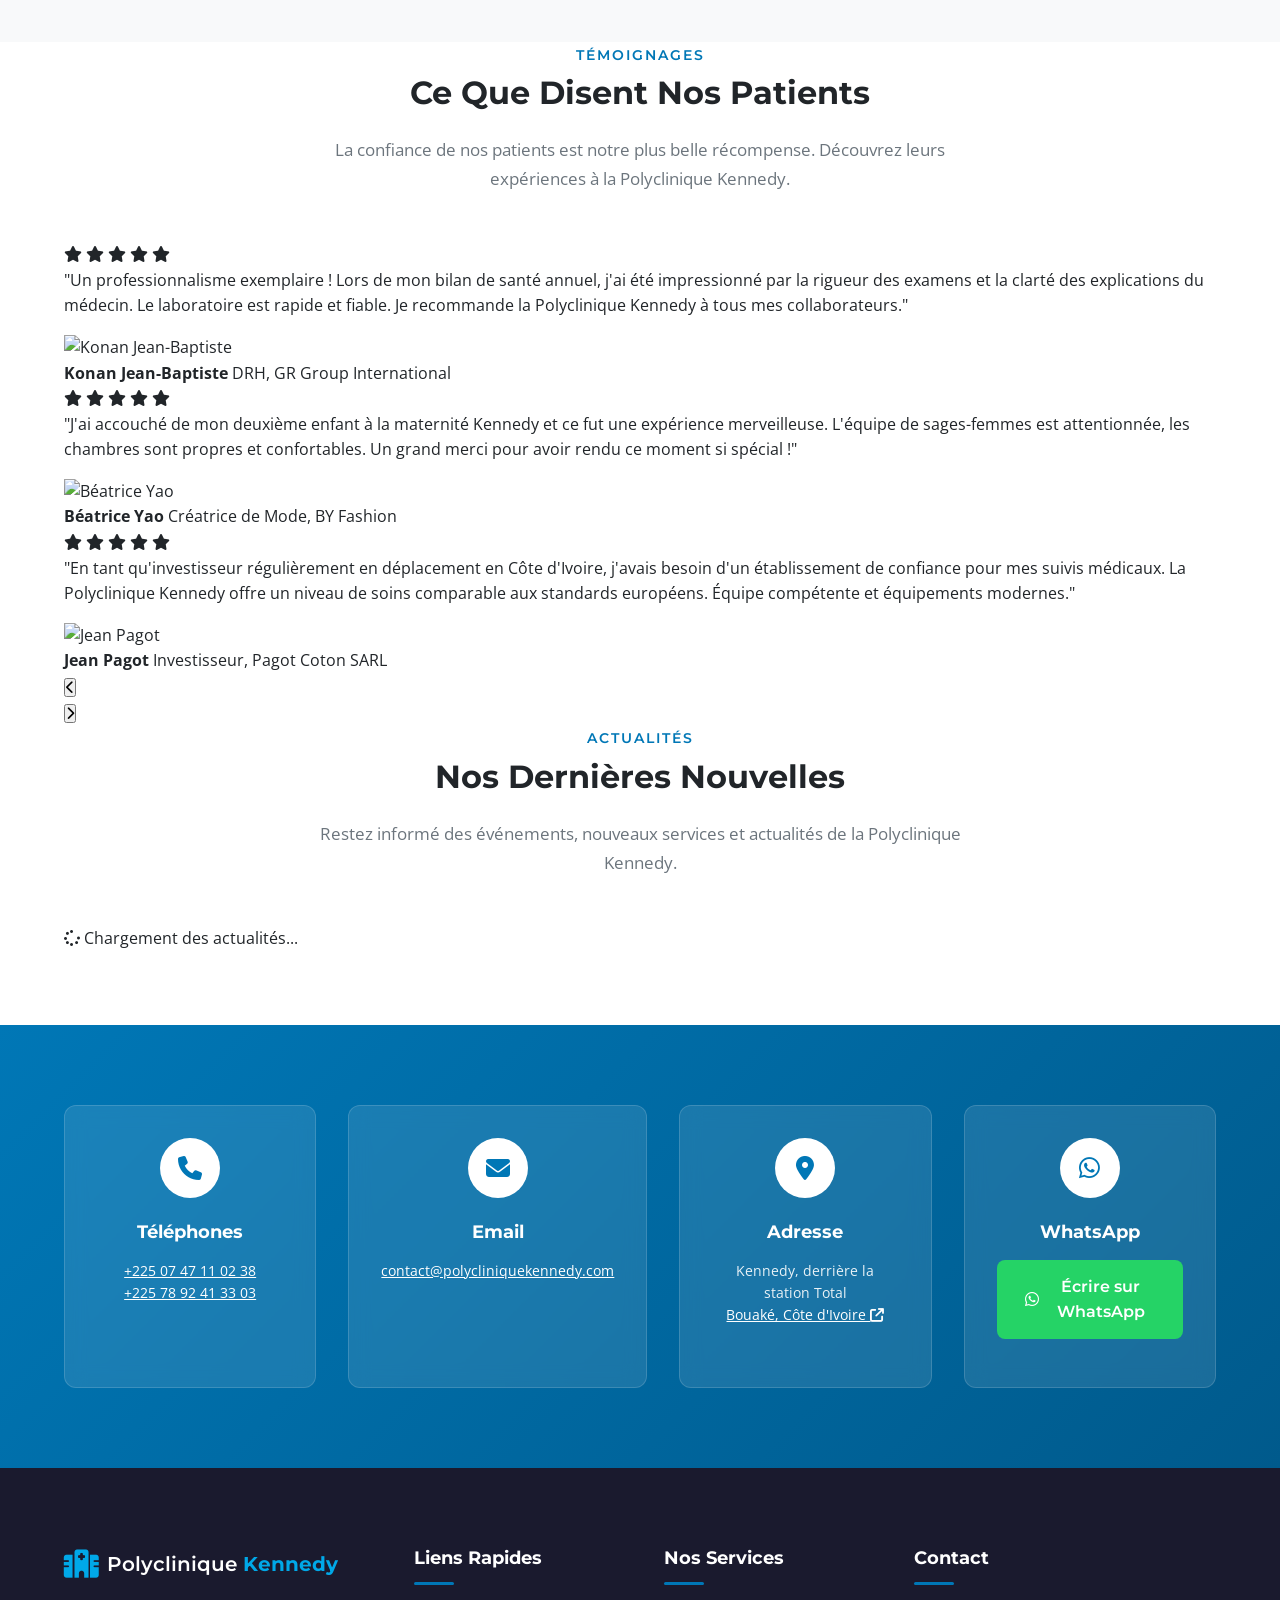
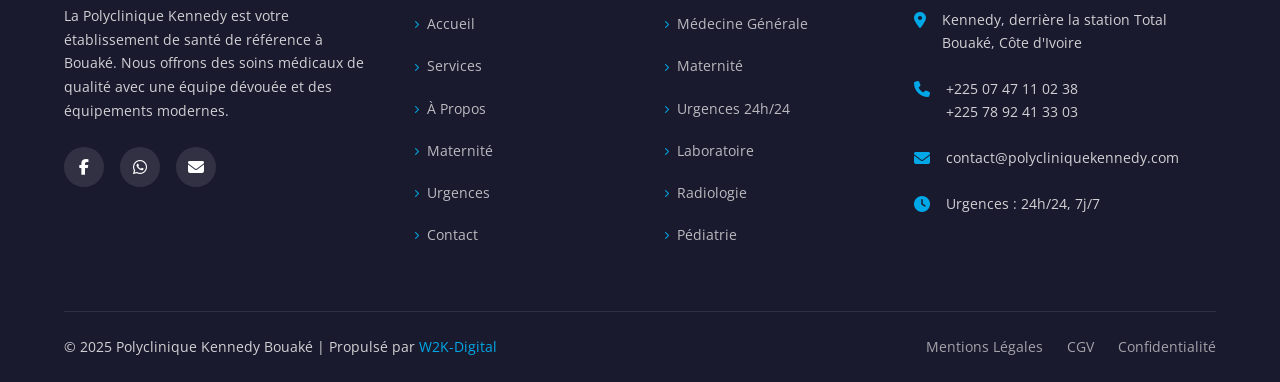
==== commit 9d2e41c1: "Update index.html" ====
--- a/index.html
+++ b/index.html
@@ -442,6 +442,136 @@
         </div>
     </section>
 
+    <!-- Section Témoignages -->
+    <section class="testimonials" id="temoignages" data-autoscroll>
+        <div class="container">
+            <div class="section-header">
+                <span class="section-subtitle">Témoignages</span>
+                <h2>Ce Que Disent Nos Patients</h2>
+                <p class="section-description">La confiance de nos patients est notre plus belle récompense. Découvrez leurs expériences à la Polyclinique Kennedy.</p>
+            </div>
+            
+            <div class="testimonials-slider" id="testimonials-slider">
+                <div class="testimonials-track">
+                    <!-- Témoignage 1 -->
+                    <div class="testimonial-card">
+                        <div class="testimonial-rating">
+                            <i class="fa-solid fa-star"></i>
+                            <i class="fa-solid fa-star"></i>
+                            <i class="fa-solid fa-star"></i>
+                            <i class="fa-solid fa-star"></i>
+                            <i class="fa-solid fa-star"></i>
+                        </div>
+                        <p class="testimonial-text">
+                            "Un professionnalisme exemplaire ! Lors de mon bilan de santé annuel, j'ai été impressionné par la rigueur des examens et la clarté des explications du médecin. Le laboratoire est rapide et fiable. Je recommande la Polyclinique Kennedy à tous mes collaborateurs."
+                        </p>
+                        <div class="testimonial-author">
+                            <div class="author-image">
+                                <picture>
+                                    <source srcset="images/temoignage-konan-jean.webp" type="image/webp">
+                                    <img src="images/temoignage-konan-jean.jpg" alt="Konan Jean-Baptiste" loading="lazy">
+                                </picture>
+                            </div>
+                            <div class="author-info">
+                                <strong>Konan Jean-Baptiste</strong>
+                                <span>DRH, GR Group International</span>
+                            </div>
+                        </div>
+                    </div>
+                    
+                    <!-- Témoignage 2 -->
+                    <div class="testimonial-card">
+                        <div class="testimonial-rating">
+                            <i class="fa-solid fa-star"></i>
+                            <i class="fa-solid fa-star"></i>
+                            <i class="fa-solid fa-star"></i>
+                            <i class="fa-solid fa-star"></i>
+                            <i class="fa-solid fa-star"></i>
+                        </div>
+                        <p class="testimonial-text">
+                            "J'ai accouché de mon deuxième enfant à la maternité Kennedy et ce fut une expérience merveilleuse. L'équipe de sages-femmes est attentionnée, les chambres sont propres et confortables. Un grand merci pour avoir rendu ce moment si spécial !"
+                        </p>
+                        <div class="testimonial-author">
+                            <div class="author-image">
+                                <picture>
+                                    <source srcset="images/temoignage-beatrice-yao.webp" type="image/webp">
+                                    <img src="images/temoignage-beatrice-yao.jpg" alt="Béatrice Yao" loading="lazy">
+                                </picture>
+                            </div>
+                            <div class="author-info">
+                                <strong>Béatrice Yao</strong>
+                                <span>Créatrice de Mode, BY Fashion</span>
+                            </div>
+                        </div>
+                    </div>
+                    
+                    <!-- Témoignage 3 -->
+                    <div class="testimonial-card">
+                        <div class="testimonial-rating">
+                            <i class="fa-solid fa-star"></i>
+                            <i class="fa-solid fa-star"></i>
+                            <i class="fa-solid fa-star"></i>
+                            <i class="fa-solid fa-star"></i>
+                            <i class="fa-solid fa-star"></i>
+                        </div>
+                        <p class="testimonial-text">
+                            "En tant qu'investisseur régulièrement en déplacement en Côte d'Ivoire, j'avais besoin d'un établissement de confiance pour mes suivis médicaux. La Polyclinique Kennedy offre un niveau de soins comparable aux standards européens. Équipe compétente et équipements modernes."
+                        </p>
+                        <div class="testimonial-author">
+                            <div class="author-image">
+                                <picture>
+                                    <source srcset="images/temoignage-pagot-jean.webp" type="image/webp">
+                                    <img src="images/temoignage-pagot-jean.jpg" alt="Jean Pagot" loading="lazy">
+                                </picture>
+                            </div>
+                            <div class="author-info">
+                                <strong>Jean Pagot</strong>
+                                <span>Investisseur, Pagot Coton SARL</span>
+                            </div>
+                        </div>
+                    </div>
+                </div>
+                
+                <!-- Navigation Slider -->
+                <div class="testimonials-nav">
+                    <button class="testimonial-prev" id="testimonial-prev" aria-label="Précédent">
+                        <i class="fa-solid fa-chevron-left"></i>
+                    </button>
+                    <div class="testimonials-dots" id="testimonials-dots">
+                        <span class="dot active"></span>
+                        <span class="dot"></span>
+                        <span class="dot"></span>
+                    </div>
+                    <button class="testimonial-next" id="testimonial-next" aria-label="Suivant">
+                        <i class="fa-solid fa-chevron-right"></i>
+                    </button>
+                </div>
+            </div>
+        </div>
+    </section>
+
+    <!-- Section Actualités -->
+    <section class="actualites" id="actualites" data-autoscroll>
+        <div class="container">
+            <div class="section-header">
+                <span class="section-subtitle">Actualités</span>
+                <h2>Nos Dernières Nouvelles</h2>
+                <p class="section-description">Restez informé des événements, nouveaux services et actualités de la Polyclinique Kennedy.</p>
+            </div>
+            
+            <div class="actualites-grid" id="actualites-grid">
+                <!-- Les actualités seront chargées dynamiquement depuis Supabase -->
+                <p class="actualites-loading"><i class="fa-solid fa-spinner fa-spin"></i> Chargement des actualités...</p>
+            </div>
+            
+            <div class="actualites-more">
+                <a href="actualites.html" class="btn btn-secondary">
+                    <i class="fa-solid fa-newspaper"></i> Voir Toutes les Actualités
+                </a>
+            </div>
+        </div>
+    </section>
+
     <!-- Section Contact Rapide -->
     <section class="contact-quick" id="contact-quick" data-autoscroll>
         <div class="container">
--- a/css/style.css
+++ b/css/style.css
@@ -0,0 +1,1357 @@
+/* =========================================
+   POLYCLINIQUE KENNEDY BOUAKÉ - STYLES CSS
+   Développé par W2K-Digital
+   Version 1.0 - 2025
+   ========================================= */
+
+/* =========================================
+   TABLE DES MATIÈRES
+   -----------------------------------------
+   1. Variables CSS & Reset
+   2. Base & Typographie
+   3. Header & Navigation
+   4. Section Hero
+   5. Section Services
+   6. Section Pourquoi Nous
+   7. Section Engagement
+   8. Section Contact Rapide
+   9. Footer
+   10. Composants UI (Boutons, Cartes)
+   11. Utilitaires
+   12. Animations
+   13. Media Queries Responsive
+   ========================================= */
+
+/* =========================================
+   1. VARIABLES CSS & RESET
+   ========================================= */
+
+:root {
+    /* Couleurs principales - Thème Médical Premium */
+    --primary-color: #0077B6;
+    --primary-dark: #005A8C;
+    --primary-light: #00A8E8;
+    --secondary-color: #00B894;
+    --accent-color: #E63946;
+    
+    /* Couleurs neutres */
+    --white: #FFFFFF;
+    --light-gray: #F8F9FA;
+    --medium-gray: #E9ECEF;
+    --dark-gray: #495057;
+    --text-color: #212529;
+    --text-light: #6C757D;
+    
+    /* Typographie */
+    --font-heading: 'Montserrat', sans-serif;
+    --font-body: 'Open Sans', sans-serif;
+    
+    /* Tailles de police */
+    --fs-h1: 3rem;
+    --fs-h2: 2.25rem;
+    --fs-h3: 1.5rem;
+    --fs-h4: 1.25rem;
+    --fs-body: 1rem;
+    --fs-small: 0.875rem;
+    
+    /* Espacements */
+    --spacing-xs: 0.5rem;
+    --spacing-sm: 1rem;
+    --spacing-md: 1.5rem;
+    --spacing-lg: 2rem;
+    --spacing-xl: 3rem;
+    --spacing-xxl: 5rem;
+    
+    /* Ombres */
+    --shadow-sm: 0 2px 4px rgba(0, 0, 0, 0.08);
+    --shadow-md: 0 4px 12px rgba(0, 0, 0, 0.1);
+    --shadow-lg: 0 8px 24px rgba(0, 0, 0, 0.12);
+    --shadow-xl: 0 12px 40px rgba(0, 0, 0, 0.15);
+    
+    /* Transitions */
+    --transition-fast: 0.2s ease;
+    --transition-base: 0.3s ease;
+    --transition-slow: 0.5s ease;
+    
+    /* Bordures */
+    --border-radius-sm: 4px;
+    --border-radius-md: 8px;
+    --border-radius-lg: 12px;
+    --border-radius-xl: 20px;
+    
+    /* Largeurs */
+    --container-max: 1200px;
+    --header-height: 80px;
+}
+
+/* Reset */
+*,
+*::before,
+*::after {
+    margin: 0;
+    padding: 0;
+    box-sizing: border-box;
+}
+
+html {
+    scroll-behavior: smooth;
+    font-size: 16px;
+}
+
+body {
+    font-family: var(--font-body);
+    font-size: var(--fs-body);
+    font-weight: 400;
+    line-height: 1.6;
+    color: var(--text-color);
+    background-color: var(--white);
+    overflow-x: hidden;
+}
+
+/* =========================================
+   2. BASE & TYPOGRAPHIE
+   ========================================= */
+
+h1, h2, h3, h4, h5, h6 {
+    font-family: var(--font-heading);
+    font-weight: 700;
+    line-height: 1.2;
+    color: var(--text-color);
+    margin-bottom: var(--spacing-sm);
+}
+
+h1 { font-size: var(--fs-h1); }
+h2 { font-size: var(--fs-h2); }
+h3 { font-size: var(--fs-h3); }
+h4 { font-size: var(--fs-h4); }
+
+p {
+    margin-bottom: var(--spacing-sm);
+}
+
+a {
+    color: var(--primary-color);
+    text-decoration: none;
+    transition: color var(--transition-base);
+}
+
+a:hover {
+    color: var(--primary-dark);
+}
+
+img {
+    max-width: 100%;
+    height: auto;
+    display: block;
+}
+
+ul, ol {
+    list-style: none;
+}
+
+/* Container */
+.container {
+    width: 100%;
+    max-width: var(--container-max);
+    margin: 0 auto;
+    padding: 0 var(--spacing-md);
+}
+
+/* =========================================
+   3. HEADER & NAVIGATION
+   ========================================= */
+
+.header {
+    position: fixed;
+    top: 0;
+    left: 0;
+    right: 0;
+    z-index: 1000;
+    background-color: var(--white);
+    box-shadow: var(--shadow-sm);
+    transition: box-shadow var(--transition-base), background-color var(--transition-base);
+}
+
+.header.scrolled {
+    box-shadow: var(--shadow-md);
+}
+
+.navbar {
+    display: flex;
+    align-items: center;
+    justify-content: space-between;
+    height: var(--header-height);
+}
+
+/* Logo */
+.logo {
+    display: flex;
+    align-items: center;
+    gap: var(--spacing-xs);
+    font-family: var(--font-heading);
+    font-size: 1.25rem;
+    font-weight: 600;
+    color: var(--primary-color);
+    text-decoration: none;
+}
+
+.logo i {
+    font-size: 1.75rem;
+    color: var(--primary-color);
+}
+
+.logo strong {
+    color: var(--primary-dark);
+}
+
+.logo:hover {
+    color: var(--primary-dark);
+}
+
+/* Menu Navigation */
+.nav-menu {
+    display: flex;
+    align-items: center;
+    gap: var(--spacing-md);
+}
+
+.nav-item {
+    position: relative;
+}
+
+.nav-link {
+    display: flex;
+    align-items: center;
+    gap: 0.25rem;
+    padding: var(--spacing-xs) var(--spacing-sm);
+    font-family: var(--font-body);
+    font-size: var(--fs-body);
+    font-weight: 600;
+    color: var(--text-color);
+    text-decoration: none;
+    transition: color var(--transition-base);
+}
+
+.nav-link:hover,
+.nav-item.active .nav-link {
+    color: var(--primary-color);
+}
+
+.nav-link i {
+    font-size: 0.625rem;
+    transition: transform var(--transition-base);
+}
+
+.nav-item:hover .nav-link i {
+    transform: rotate(180deg);
+}
+
+/* Dropdown Menu */
+.dropdown-menu {
+    position: absolute;
+    top: 100%;
+    left: 0;
+    min-width: 260px;
+    background-color: var(--white);
+    border-radius: var(--border-radius-md);
+    box-shadow: var(--shadow-lg);
+    opacity: 0;
+    visibility: hidden;
+    transform: translateY(10px);
+    transition: all var(--transition-base);
+    z-index: 100;
+}
+
+.nav-item.has-dropdown:hover .dropdown-menu {
+    opacity: 1;
+    visibility: visible;
+    transform: translateY(0);
+}
+
+.dropdown-menu li {
+    border-bottom: 1px solid var(--medium-gray);
+}
+
+.dropdown-menu li:last-child {
+    border-bottom: none;
+}
+
+.dropdown-menu a {
+    display: flex;
+    align-items: center;
+    gap: var(--spacing-sm);
+    padding: var(--spacing-sm) var(--spacing-md);
+    color: var(--text-color);
+    font-size: var(--fs-small);
+    transition: all var(--transition-base);
+}
+
+.dropdown-menu a:hover {
+    background-color: var(--light-gray);
+    color: var(--primary-color);
+    padding-left: calc(var(--spacing-md) + 5px);
+}
+
+.dropdown-menu a i {
+    width: 20px;
+    color: var(--primary-color);
+}
+
+/* Bouton Urgences Header */
+.btn-urgence {
+    display: flex;
+    align-items: center;
+    gap: var(--spacing-xs);
+    padding: var(--spacing-sm) var(--spacing-md);
+    background-color: var(--accent-color);
+    color: var(--white);
+    font-family: var(--font-heading);
+    font-weight: 600;
+    font-size: var(--fs-small);
+    border-radius: var(--border-radius-md);
+    text-decoration: none;
+    transition: all var(--transition-base);
+}
+
+.btn-urgence:hover {
+    background-color: #C62828;
+    color: var(--white);
+    transform: translateY(-2px);
+    box-shadow: var(--shadow-md);
+}
+
+/* Hamburger Menu Mobile */
+.hamburger {
+    display: none;
+    flex-direction: column;
+    justify-content: space-between;
+    width: 28px;
+    height: 20px;
+    background: none;
+    border: none;
+    cursor: pointer;
+    padding: 0;
+    z-index: 1001;
+}
+
+.hamburger .bar {
+    width: 100%;
+    height: 3px;
+    background-color: var(--text-color);
+    border-radius: 2px;
+    transition: all var(--transition-base);
+}
+
+.hamburger.active .bar:nth-child(1) {
+    transform: translateY(8.5px) rotate(45deg);
+}
+
+.hamburger.active .bar:nth-child(2) {
+    opacity: 0;
+}
+
+.hamburger.active .bar:nth-child(3) {
+    transform: translateY(-8.5px) rotate(-45deg);
+}
+
+/* =========================================
+   4. SECTION HERO
+   ========================================= */
+
+.hero {
+    position: relative;
+    min-height: 100vh;
+    display: flex;
+    align-items: center;
+    padding-top: var(--header-height);
+    background: url('../images/hero-accueil.jpg') center center / cover no-repeat;
+}
+
+.hero-overlay {
+    position: absolute;
+    top: 0;
+    left: 0;
+    right: 0;
+    bottom: 0;
+    background: linear-gradient(135deg, rgba(0, 119, 182, 0.85) 0%, rgba(0, 88, 140, 0.9) 100%);
+}
+
+.hero .container {
+    position: relative;
+    z-index: 1;
+}
+
+.hero-content {
+    max-width: 800px;
+    color: var(--white);
+    padding: var(--spacing-xxl) 0;
+}
+
+.hero h1 {
+    font-size: clamp(2rem, 5vw, 3.5rem);
+    color: var(--white);
+    margin-bottom: var(--spacing-lg);
+    line-height: 1.15;
+}
+
+.hero-text {
+    font-size: clamp(1rem, 2vw, 1.125rem);
+    line-height: 1.8;
+    margin-bottom: var(--spacing-xl);
+    opacity: 0.95;
+}
+
+.hero-buttons {
+    display: flex;
+    flex-wrap: wrap;
+    gap: var(--spacing-md);
+}
+
+/* =========================================
+   5. SECTION SERVICES
+   ========================================= */
+
+.services {
+    padding: var(--spacing-xxl) 0;
+    background-color: var(--light-gray);
+}
+
+.section-header {
+    text-align: center;
+    max-width: 700px;
+    margin: 0 auto var(--spacing-xl);
+}
+
+.section-subtitle {
+    display: inline-block;
+    font-family: var(--font-heading);
+    font-size: var(--fs-small);
+    font-weight: 600;
+    text-transform: uppercase;
+    letter-spacing: 2px;
+    color: var(--primary-color);
+    margin-bottom: var(--spacing-xs);
+}
+
+.section-header h2 {
+    margin-bottom: var(--spacing-md);
+}
+
+.section-description {
+    color: var(--text-light);
+    font-size: 1.0625rem;
+    line-height: 1.7;
+}
+
+/* Grille des Services */
+.services-grid {
+    display: grid;
+    grid-template-columns: repeat(4, 1fr);
+    gap: var(--spacing-lg);
+}
+
+/* Carte Service */
+.service-card {
+    background-color: var(--white);
+    padding: var(--spacing-lg);
+    border-radius: var(--border-radius-lg);
+    text-align: center;
+    box-shadow: var(--shadow-sm);
+    transition: all var(--transition-base);
+    border: 1px solid transparent;
+}
+
+.service-card:hover {
+    transform: translateY(-8px);
+    box-shadow: var(--shadow-lg);
+    border-color: var(--primary-light);
+}
+
+.service-icon {
+    width: 70px;
+    height: 70px;
+    margin: 0 auto var(--spacing-md);
+    display: flex;
+    align-items: center;
+    justify-content: center;
+    background: linear-gradient(135deg, var(--primary-color) 0%, var(--primary-light) 100%);
+    border-radius: 50%;
+    color: var(--white);
+    font-size: 1.75rem;
+}
+
+.service-card h3 {
+    font-size: 1.125rem;
+    margin-bottom: var(--spacing-sm);
+    color: var(--text-color);
+}
+
+.service-card p {
+    font-size: var(--fs-small);
+    color: var(--text-light);
+    margin-bottom: var(--spacing-md);
+    line-height: 1.6;
+}
+
+.service-link {
+    display: inline-flex;
+    align-items: center;
+    gap: var(--spacing-xs);
+    font-size: var(--fs-small);
+    font-weight: 600;
+    color: var(--primary-color);
+    transition: all var(--transition-base);
+}
+
+.service-link:hover {
+    color: var(--primary-dark);
+    gap: var(--spacing-sm);
+}
+
+/* Cartes mises en évidence */
+.service-card-highlight {
+    border: 2px solid var(--accent-color);
+}
+
+.service-card-highlight .service-icon {
+    background: linear-gradient(135deg, var(--accent-color) 0%, #FF6B6B 100%);
+}
+
+.service-card-highlight-green {
+    border: 2px solid var(--secondary-color);
+}
+
+.service-card-highlight-green .service-icon {
+    background: linear-gradient(135deg, var(--secondary-color) 0%, #00D9A5 100%);
+}
+
+/* CTA Services */
+.services-cta {
+    text-align: center;
+    margin-top: var(--spacing-xl);
+}
+
+/* =========================================
+   6. SECTION POURQUOI NOUS
+   ========================================= */
+
+.why-us {
+    padding: var(--spacing-xxl) 0;
+    background-color: var(--white);
+}
+
+.features-grid {
+    display: grid;
+    grid-template-columns: repeat(3, 1fr);
+    gap: var(--spacing-lg);
+}
+
+.feature-card {
+    padding: var(--spacing-lg);
+    text-align: center;
+    border-radius: var(--border-radius-lg);
+    background-color: var(--light-gray);
+    transition: all var(--transition-base);
+}
+
+.feature-card:hover {
+    background-color: var(--primary-color);
+    transform: translateY(-5px);
+}
+
+.feature-card:hover .feature-icon,
+.feature-card:hover h3,
+.feature-card:hover p {
+    color: var(--white);
+}
+
+.feature-icon {
+    width: 60px;
+    height: 60px;
+    margin: 0 auto var(--spacing-md);
+    display: flex;
+    align-items: center;
+    justify-content: center;
+    font-size: 1.5rem;
+    color: var(--primary-color);
+    background-color: var(--white);
+    border-radius: 50%;
+    box-shadow: var(--shadow-sm);
+    transition: all var(--transition-base);
+}
+
+.feature-card:hover .feature-icon {
+    background-color: var(--white);
+    color: var(--primary-color);
+}
+
+.feature-card h3 {
+    font-size: 1.125rem;
+    margin-bottom: var(--spacing-sm);
+    transition: color var(--transition-base);
+}
+
+.feature-card p {
+    font-size: var(--fs-small);
+    color: var(--text-light);
+    line-height: 1.6;
+    transition: color var(--transition-base);
+}
+
+/* =========================================
+   7. SECTION ENGAGEMENT
+   ========================================= */
+
+.engagement {
+    padding: var(--spacing-xxl) 0;
+    background-color: var(--light-gray);
+}
+
+.engagement-wrapper {
+    display: grid;
+    grid-template-columns: 1fr 1fr;
+    gap: var(--spacing-xl);
+    align-items: center;
+}
+
+.engagement-content {
+    padding-right: var(--spacing-lg);
+}
+
+.engagement-content h2 {
+    margin-bottom: var(--spacing-md);
+}
+
+.engagement-content p {
+    color: var(--text-light);
+    margin-bottom: var(--spacing-md);
+    line-height: 1.7;
+}
+
+.engagement-stats {
+    display: flex;
+    gap: var(--spacing-xl);
+    margin: var(--spacing-lg) 0;
+    padding: var(--spacing-lg) 0;
+    border-top: 1px solid var(--medium-gray);
+    border-bottom: 1px solid var(--medium-gray);
+}
+
+.stat {
+    text-align: center;
+}
+
+.stat-number {
+    display: block;
+    font-family: var(--font-heading);
+    font-size: 2.5rem;
+    font-weight: 700;
+    color: var(--primary-color);
+    line-height: 1;
+}
+
+.stat-label {
+    font-size: var(--fs-small);
+    color: var(--text-light);
+    text-transform: uppercase;
+    letter-spacing: 1px;
+}
+
+.engagement-image {
+    border-radius: var(--border-radius-lg);
+    overflow: hidden;
+    box-shadow: var(--shadow-lg);
+}
+
+.engagement-image img {
+    width: 100%;
+    height: 100%;
+    object-fit: cover;
+}
+
+/* =========================================
+   8. SECTION CONTACT RAPIDE
+   ========================================= */
+
+.contact-quick {
+    padding: var(--spacing-xxl) 0;
+    background: linear-gradient(135deg, var(--primary-color) 0%, var(--primary-dark) 100%);
+}
+
+.contact-quick-wrapper {
+    display: grid;
+    grid-template-columns: repeat(4, 1fr);
+    gap: var(--spacing-lg);
+}
+
+.contact-info-card {
+    background-color: rgba(255, 255, 255, 0.1);
+    padding: var(--spacing-lg);
+    border-radius: var(--border-radius-lg);
+    text-align: center;
+    backdrop-filter: blur(10px);
+    border: 1px solid rgba(255, 255, 255, 0.15);
+    transition: all var(--transition-base);
+}
+
+.contact-info-card:hover {
+    background-color: rgba(255, 255, 255, 0.2);
+    transform: translateY(-5px);
+}
+
+.contact-icon {
+    width: 60px;
+    height: 60px;
+    margin: 0 auto var(--spacing-md);
+    display: flex;
+    align-items: center;
+    justify-content: center;
+    background-color: var(--white);
+    border-radius: 50%;
+    color: var(--primary-color);
+    font-size: 1.5rem;
+}
+
+.contact-info-card h3 {
+    color: var(--white);
+    font-size: 1.125rem;
+    margin-bottom: var(--spacing-sm);
+}
+
+.contact-info-card p {
+    color: rgba(255, 255, 255, 0.9);
+    font-size: var(--fs-small);
+}
+
+.contact-info-card a {
+    color: var(--white);
+    text-decoration: underline;
+}
+
+.contact-info-card a:hover {
+    text-decoration: none;
+}
+
+/* Bouton WhatsApp */
+.btn-whatsapp {
+    display: inline-flex;
+    align-items: center;
+    gap: var(--spacing-xs);
+    padding: var(--spacing-sm) var(--spacing-md);
+    background-color: #25D366;
+    color: var(--white) !important;
+    border-radius: var(--border-radius-md);
+    font-weight: 600;
+    text-decoration: none !important;
+    transition: all var(--transition-base);
+}
+
+.btn-whatsapp:hover {
+    background-color: #128C7E;
+    transform: translateY(-2px);
+}
+
+/* =========================================
+   9. FOOTER
+   ========================================= */
+
+.footer {
+    background-color: #1A1A2E;
+    color: rgba(255, 255, 255, 0.8);
+    padding-top: var(--spacing-xxl);
+}
+
+.footer-grid {
+    display: grid;
+    grid-template-columns: 1.5fr 1fr 1fr 1.5fr;
+    gap: var(--spacing-xl);
+    padding-bottom: var(--spacing-xl);
+    border-bottom: 1px solid rgba(255, 255, 255, 0.1);
+}
+
+/* Logo Footer */
+.footer-logo {
+    display: flex;
+    align-items: center;
+    gap: var(--spacing-xs);
+    font-family: var(--font-heading);
+    font-size: 1.25rem;
+    font-weight: 600;
+    color: var(--white);
+    text-decoration: none;
+    margin-bottom: var(--spacing-md);
+}
+
+.footer-logo i {
+    font-size: 1.75rem;
+    color: var(--primary-light);
+}
+
+.footer-logo strong {
+    color: var(--primary-light);
+}
+
+.footer-description {
+    font-size: var(--fs-small);
+    line-height: 1.7;
+    margin-bottom: var(--spacing-md);
+}
+
+/* Réseaux Sociaux */
+.footer-social {
+    display: flex;
+    gap: var(--spacing-sm);
+}
+
+.footer-social a {
+    width: 40px;
+    height: 40px;
+    display: flex;
+    align-items: center;
+    justify-content: center;
+    background-color: rgba(255, 255, 255, 0.1);
+    border-radius: 50%;
+    color: var(--white);
+    font-size: 1rem;
+    transition: all var(--transition-base);
+}
+
+.footer-social a:hover {
+    background-color: var(--primary-color);
+    transform: translateY(-3px);
+}
+
+/* Colonnes Footer */
+.footer-col h4 {
+    color: var(--white);
+    font-size: 1.125rem;
+    margin-bottom: var(--spacing-md);
+    position: relative;
+    padding-bottom: var(--spacing-sm);
+}
+
+.footer-col h4::after {
+    content: '';
+    position: absolute;
+    bottom: 0;
+    left: 0;
+    width: 40px;
+    height: 3px;
+    background-color: var(--primary-color);
+    border-radius: 2px;
+}
+
+/* Liens Footer */
+.footer-links li {
+    margin-bottom: var(--spacing-sm);
+}
+
+.footer-links a {
+    display: inline-flex;
+    align-items: center;
+    gap: var(--spacing-xs);
+    color: rgba(255, 255, 255, 0.7);
+    font-size: var(--fs-small);
+    transition: all var(--transition-base);
+}
+
+.footer-links a:hover {
+    color: var(--white);
+    padding-left: 5px;
+}
+
+.footer-links a i {
+    font-size: 0.5rem;
+    color: var(--primary-light);
+}
+
+/* Contact Footer */
+.footer-contact li {
+    display: flex;
+    gap: var(--spacing-sm);
+    margin-bottom: var(--spacing-md);
+}
+
+.footer-contact i {
+    color: var(--primary-light);
+    margin-top: 3px;
+}
+
+.footer-contact span {
+    font-size: var(--fs-small);
+    line-height: 1.6;
+}
+
+.footer-contact a {
+    color: rgba(255, 255, 255, 0.8);
+}
+
+.footer-contact a:hover {
+    color: var(--white);
+}
+
+/* Barre Copyright */
+.footer-bottom {
+    display: flex;
+    justify-content: space-between;
+    align-items: center;
+    padding: var(--spacing-md) 0;
+    font-size: var(--fs-small);
+}
+
+.footer-bottom p {
+    margin: 0;
+}
+
+.footer-bottom a {
+    color: var(--primary-light);
+}
+
+.footer-bottom a:hover {
+    color: var(--white);
+}
+
+.footer-legal {
+    display: flex;
+    gap: var(--spacing-md);
+}
+
+.footer-legal a {
+    color: rgba(255, 255, 255, 0.6);
+}
+
+.footer-legal a:hover {
+    color: var(--white);
+}
+
+/* =========================================
+   10. COMPOSANTS UI (Boutons, Cartes)
+   ========================================= */
+
+/* Boutons */
+.btn {
+    display: inline-flex;
+    align-items: center;
+    justify-content: center;
+    gap: var(--spacing-xs);
+    padding: 0.875rem 1.75rem;
+    font-family: var(--font-heading);
+    font-size: var(--fs-body);
+    font-weight: 600;
+    text-decoration: none;
+    border: none;
+    border-radius: var(--border-radius-md);
+    cursor: pointer;
+    transition: all var(--transition-base);
+}
+
+.btn-primary {
+    background-color: var(--primary-color);
+    color: var(--white);
+}
+
+.btn-primary:hover {
+    background-color: var(--primary-dark);
+    color: var(--white);
+    transform: translateY(-2px);
+    box-shadow: var(--shadow-md);
+}
+
+.btn-secondary {
+    background-color: transparent;
+    color: var(--white);
+    border: 2px solid var(--white);
+}
+
+.btn-secondary:hover {
+    background-color: var(--white);
+    color: var(--primary-color);
+    transform: translateY(-2px);
+}
+
+.btn-lg {
+    padding: 1rem 2.5rem;
+    font-size: 1.0625rem;
+}
+
+/* =========================================
+   11. UTILITAIRES
+   ========================================= */
+
+/* Indicateur Auto-Scroll W2K */
+.w2k-scroll-indicator {
+    position: fixed;
+    bottom: 100px;
+    right: 20px;
+    width: 14px;
+    height: 14px;
+    border-radius: 50%;
+    background-color: var(--primary-color);
+    opacity: 0.8;
+    z-index: 999;
+    cursor: pointer;
+    transition: all var(--transition-base);
+    animation: pulse 2s infinite;
+}
+
+.w2k-scroll-indicator:hover {
+    transform: scale(1.2);
+}
+
+.w2k-scroll-indicator.paused {
+    animation: none;
+    opacity: 0.4;
+    background-color: var(--dark-gray);
+}
+
+.w2k-scroll-indicator.hidden {
+    display: none;
+}
+
+/* Bouton Retour en Haut */
+.back-to-top {
+    position: fixed;
+    bottom: 30px;
+    right: 30px;
+    width: 50px;
+    height: 50px;
+    display: flex;
+    align-items: center;
+    justify-content: center;
+    background-color: var(--primary-color);
+    color: var(--white);
+    border: none;
+    border-radius: 50%;
+    font-size: 1.25rem;
+    cursor: pointer;
+    opacity: 0;
+    visibility: hidden;
+    transform: translateY(20px);
+    transition: all var(--transition-base);
+    z-index: 998;
+    box-shadow: var(--shadow-md);
+}
+
+.back-to-top.visible {
+    opacity: 1;
+    visibility: visible;
+    transform: translateY(0);
+}
+
+.back-to-top:hover {
+    background-color: var(--primary-dark);
+    transform: translateY(-3px);
+}
+
+/* =========================================
+   12. ANIMATIONS
+   ========================================= */
+
+@keyframes pulse {
+    0%, 100% {
+        transform: scale(1);
+        box-shadow: 0 0 0 0 rgba(0, 119, 182, 0.4);
+    }
+    50% {
+        transform: scale(1.1);
+        box-shadow: 0 0 0 10px rgba(0, 119, 182, 0);
+    }
+}
+
+@keyframes fadeInUp {
+    from {
+        opacity: 0;
+        transform: translateY(30px);
+    }
+    to {
+        opacity: 1;
+        transform: translateY(0);
+    }
+}
+
+@keyframes fadeIn {
+    from {
+        opacity: 0;
+    }
+    to {
+        opacity: 1;
+    }
+}
+
+/* Classes d'animation */
+.animate-fadeInUp {
+    animation: fadeInUp 0.6s ease forwards;
+}
+
+.animate-fadeIn {
+    animation: fadeIn 0.5s ease forwards;
+}
+
+/* =========================================
+   13. MEDIA QUERIES RESPONSIVE
+   ========================================= */
+
+/* Tablette paysage et petit desktop */
+@media (max-width: 1280px) {
+    :root {
+        --fs-h1: 2.75rem;
+        --fs-h2: 2rem;
+    }
+    
+    .services-grid {
+        grid-template-columns: repeat(3, 1fr);
+    }
+}
+
+/* Tablette portrait */
+@media (max-width: 1024px) {
+    :root {
+        --fs-h1: 2.5rem;
+        --fs-h2: 1.875rem;
+        --fs-h3: 1.375rem;
+    }
+    
+    .services-grid {
+        grid-template-columns: repeat(2, 1fr);
+    }
+    
+    .features-grid {
+        grid-template-columns: repeat(2, 1fr);
+    }
+    
+    .engagement-wrapper {
+        grid-template-columns: 1fr;
+        gap: var(--spacing-xl);
+    }
+    
+    .engagement-content {
+        padding-right: 0;
+        order: 1;
+    }
+    
+    .engagement-image {
+        order: 2;
+    }
+    
+    .contact-quick-wrapper {
+        grid-template-columns: repeat(2, 1fr);
+    }
+    
+    .footer-grid {
+        grid-template-columns: repeat(2, 1fr);
+    }
+}
+
+/* Mobile paysage et grande tablette */
+@media (max-width: 768px) {
+    :root {
+        --fs-h1: 2rem;
+        --fs-h2: 1.625rem;
+        --fs-h3: 1.25rem;
+        --spacing-xxl: 4rem;
+    }
+    
+    /* Header Mobile */
+    .hamburger {
+        display: flex;
+    }
+    
+    .nav-menu {
+        position: fixed;
+        top: 0;
+        right: -100%;
+        width: 80%;
+        max-width: 350px;
+        height: 100vh;
+        flex-direction: column;
+        align-items: flex-start;
+        padding: calc(var(--header-height) + var(--spacing-lg)) var(--spacing-lg);
+        background-color: var(--white);
+        box-shadow: var(--shadow-xl);
+        transition: right var(--transition-base);
+        overflow-y: auto;
+    }
+    
+    .nav-menu.active {
+        right: 0;
+    }
+    
+    .nav-item {
+        width: 100%;
+    }
+    
+    .nav-link {
+        width: 100%;
+        padding: var(--spacing-sm) 0;
+        border-bottom: 1px solid var(--medium-gray);
+    }
+    
+    /* Dropdown Mobile */
+    .dropdown-menu {
+        position: static;
+        opacity: 1;
+        visibility: visible;
+        transform: none;
+        box-shadow: none;
+        max-height: 0;
+        overflow: hidden;
+        transition: max-height var(--transition-base);
+    }
+    
+    .nav-item.has-dropdown.open .dropdown-menu {
+        max-height: 1000px;
+    }
+    
+    .dropdown-menu a {
+        padding-left: var(--spacing-md);
+    }
+    
+    .btn-urgence {
+        display: none;
+    }
+    
+    /* Hero Mobile */
+    .hero {
+        min-height: auto;
+        padding: calc(var(--header-height) + var(--spacing-xl)) 0 var(--spacing-xl);
+    }
+    
+    .hero-content {
+        padding: var(--spacing-xl) 0;
+    }
+    
+    .hero-buttons {
+        flex-direction: column;
+    }
+    
+    .hero-buttons .btn {
+        width: 100%;
+    }
+    
+    /* Services Mobile */
+    .services-grid {
+        grid-template-columns: 1fr;
+    }
+    
+    /* Features Mobile */
+    .features-grid {
+        grid-template-columns: 1fr;
+    }
+    
+    /* Engagement Mobile */
+    .engagement-stats {
+        flex-wrap: wrap;
+        gap: var(--spacing-lg);
+        justify-content: center;
+    }
+    
+    .stat {
+        flex: 0 0 calc(33.333% - var(--spacing-lg));
+    }
+    
+    /* Contact Mobile */
+    .contact-quick-wrapper {
+        grid-template-columns: 1fr;
+    }
+    
+    /* Footer Mobile */
+    .footer-grid {
+        grid-template-columns: 1fr;
+        text-align: center;
+    }
+    
+    .footer-col h4::after {
+        left: 50%;
+        transform: translateX(-50%);
+    }
+    
+    .footer-social {
+        justify-content: center;
+    }
+    
+    .footer-contact li {
+        justify-content: center;
+        text-align: center;
+    }
+    
+    .footer-bottom {
+        flex-direction: column;
+        gap: var(--spacing-sm);
+        text-align: center;
+    }
+    
+    .footer-legal {
+        justify-content: center;
+    }
+    
+    /* Utilitaires Mobile */
+    .back-to-top {
+        width: 45px;
+        height: 45px;
+        right: 15px;
+        bottom: 15px;
+    }
+    
+    .w2k-scroll-indicator {
+        bottom: 75px;
+        right: 15px;
+        width: 10px;
+        height: 10px;
+    }
+}
+
+/* Mobile portrait */
+@media (max-width: 480px) {
+    :root {
+        --fs-h1: 1.75rem;
+        --fs-h2: 1.5rem;
+        --fs-h3: 1.125rem;
+        --spacing-xxl: 3rem;
+    }
+    
+    .container {
+        padding: 0 var(--spacing-sm);
+    }
+    
+    .logo span {
+        font-size: 1rem;
+    }
+    
+    .logo i {
+        font-size: 1.5rem;
+    }
+    
+    .stat-number {
+        font-size: 2rem;
+    }
+    
+    .btn {
+        padding: 0.75rem 1.25rem;
+        font-size: var(--fs-small);
+    }
+    
+    .btn-lg {
+        padding: 0.875rem 1.75rem;
+    }
+}
+
+/* Styles pour l'impression */
+@media print {
+    .header,
+    .hero,
+    .back-to-top,
+    .w2k-scroll-indicator,
+    .footer-social {
+        display: none;
+    }
+    
+    body {
+        font-size: 12pt;
+        color: #000;
+    }
+    
+    a {
+        color: #000;
+        text-decoration: underline;
+    }
+}
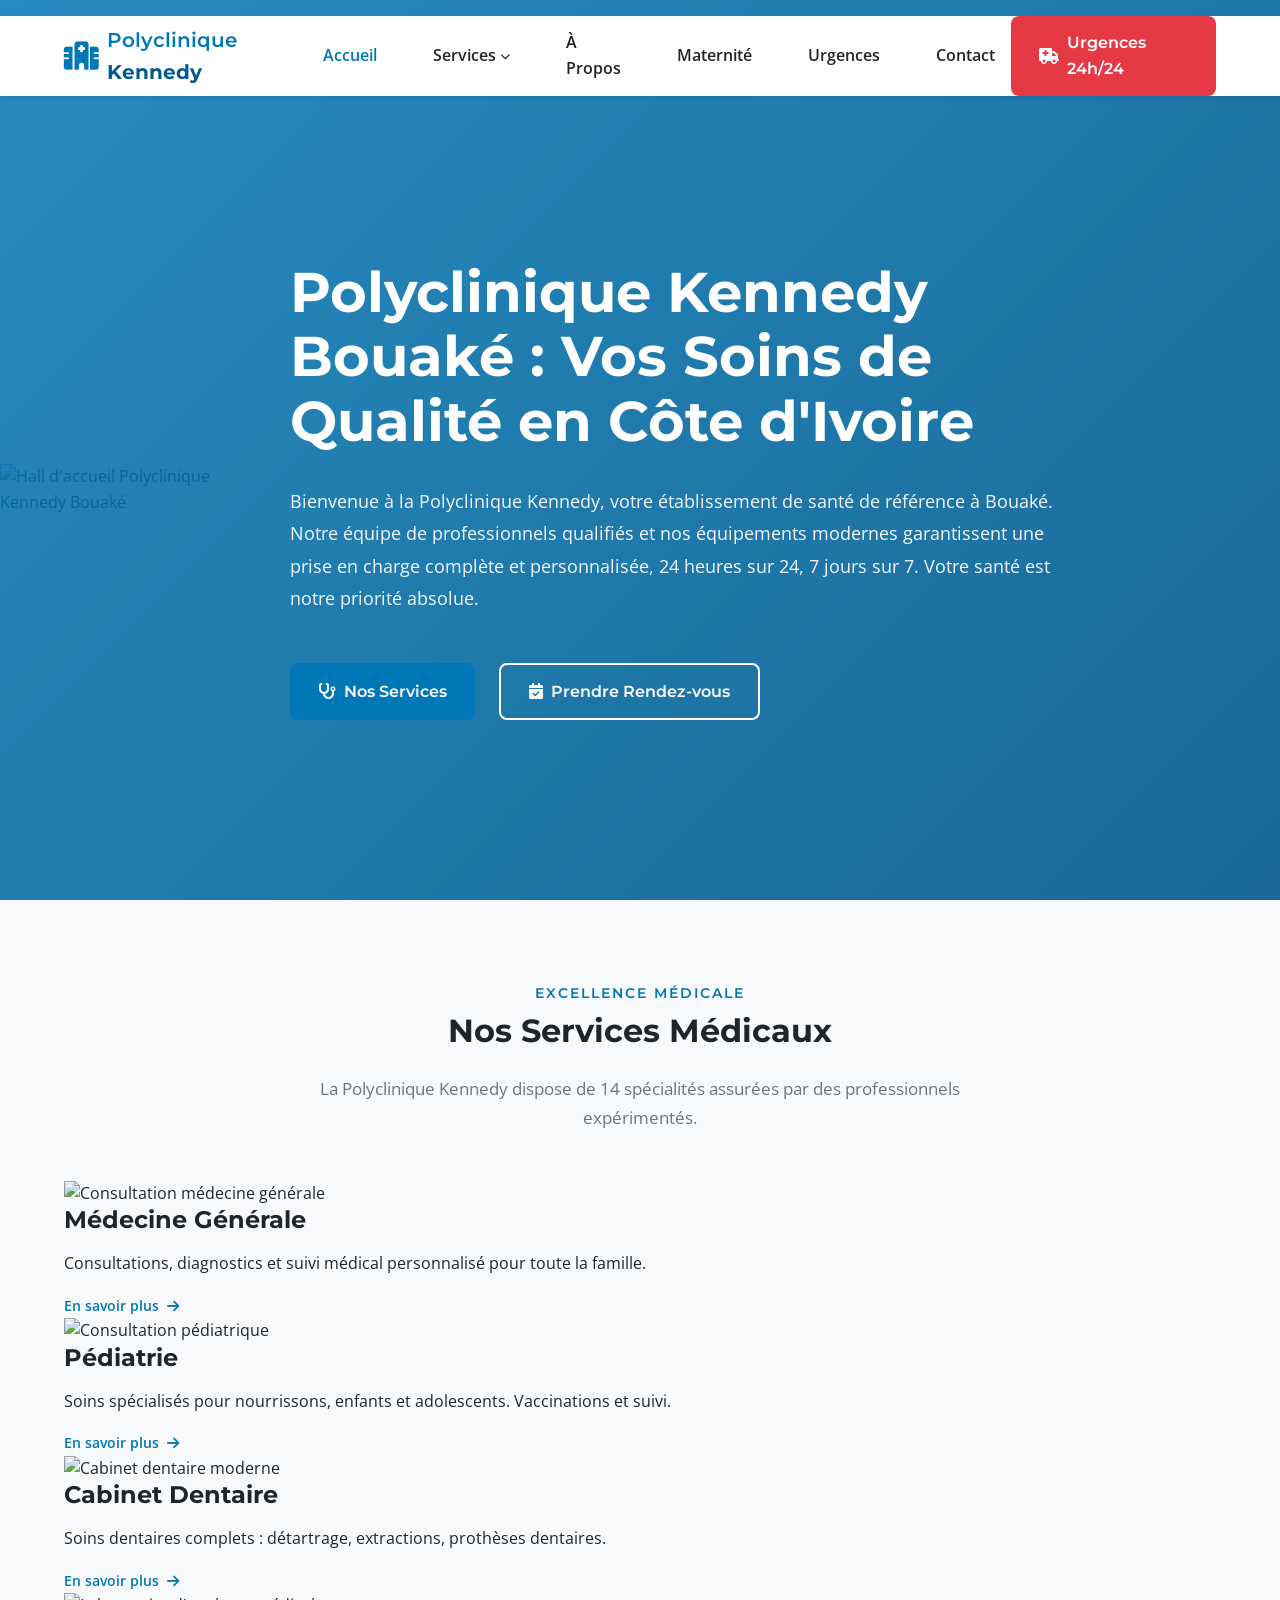
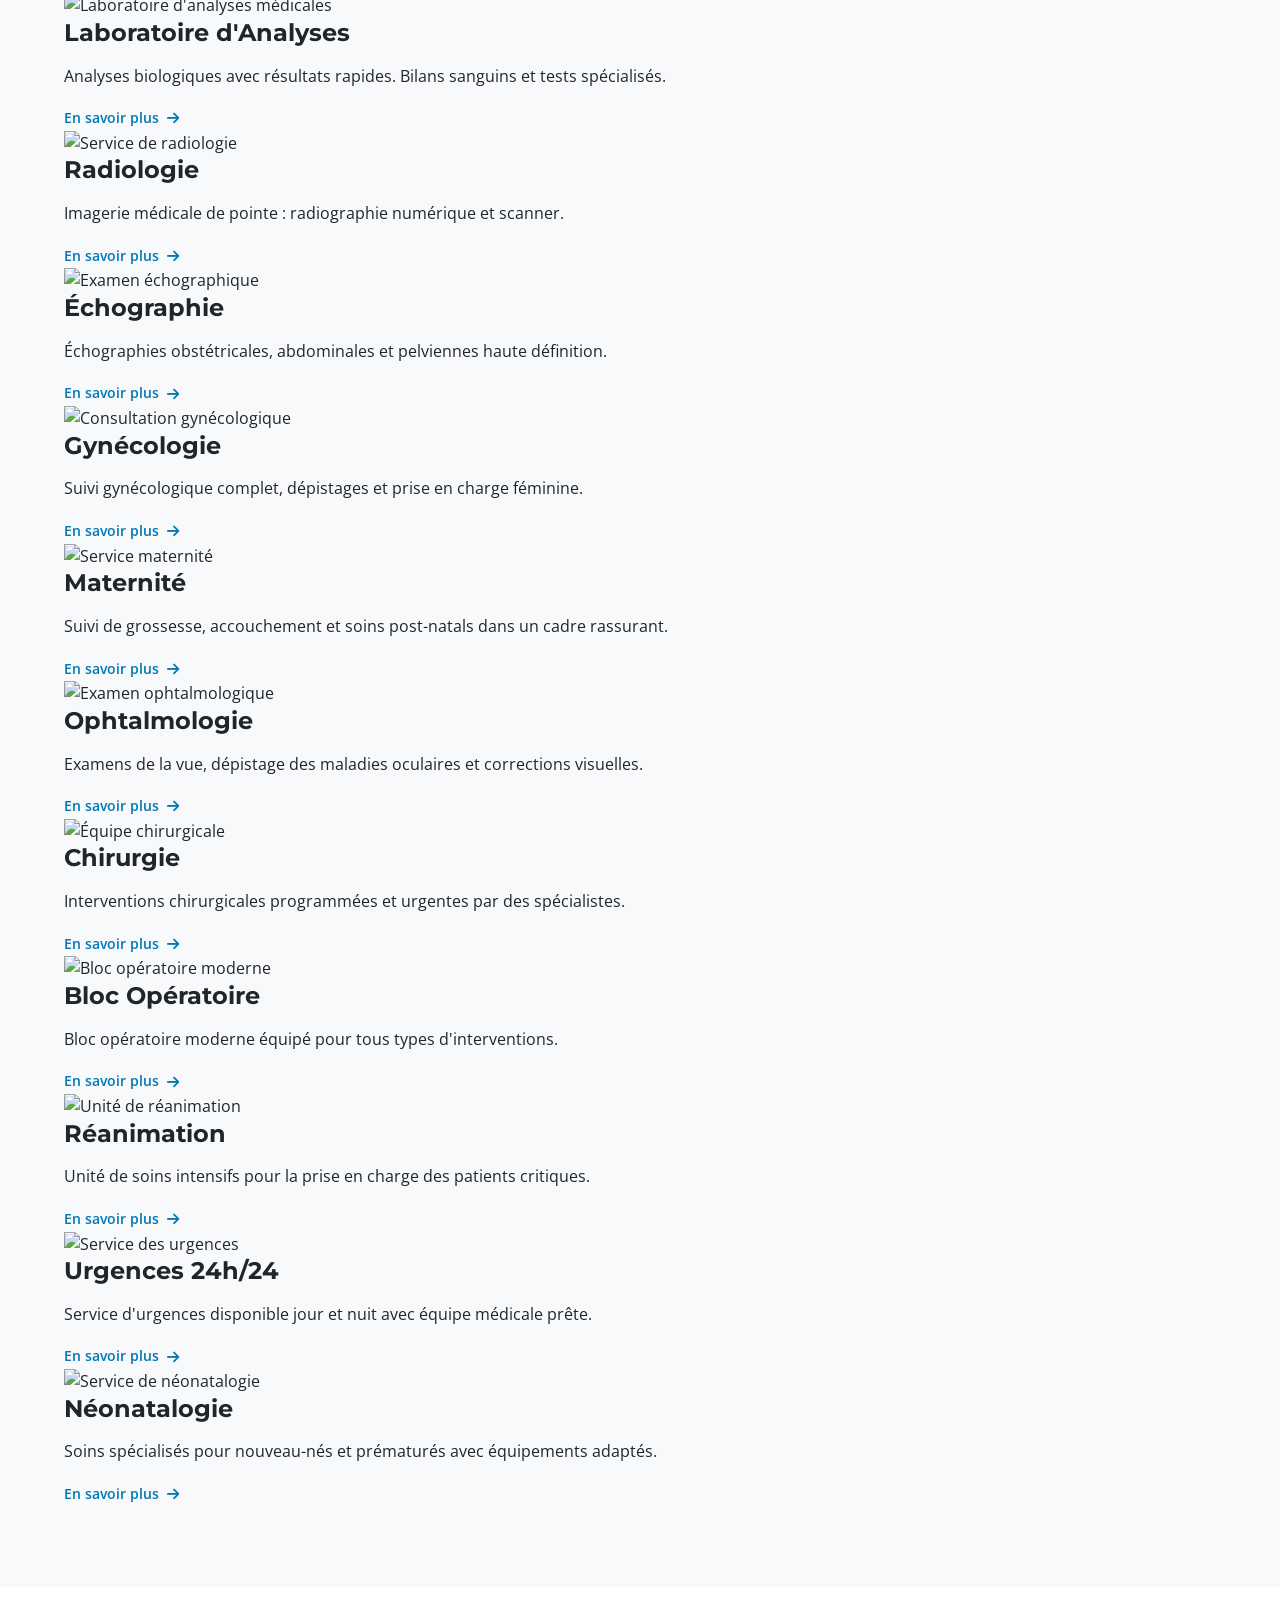
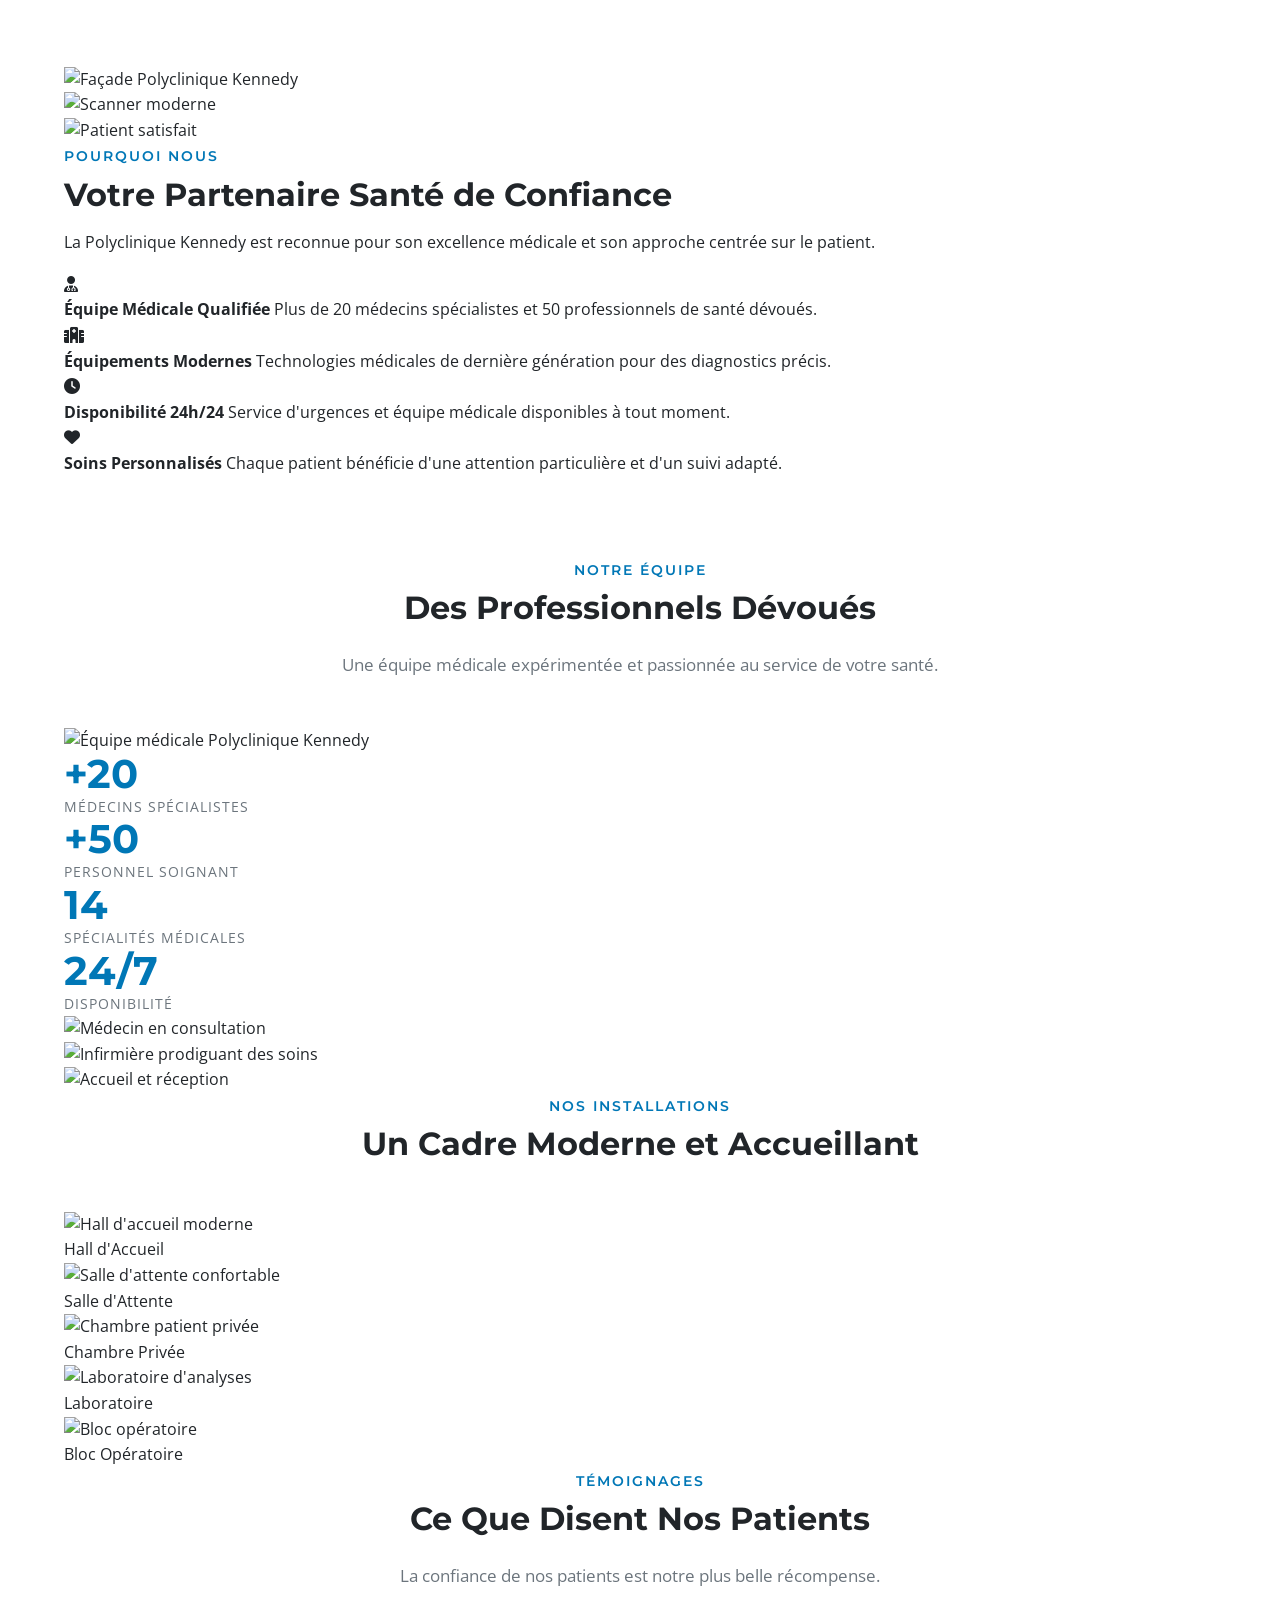
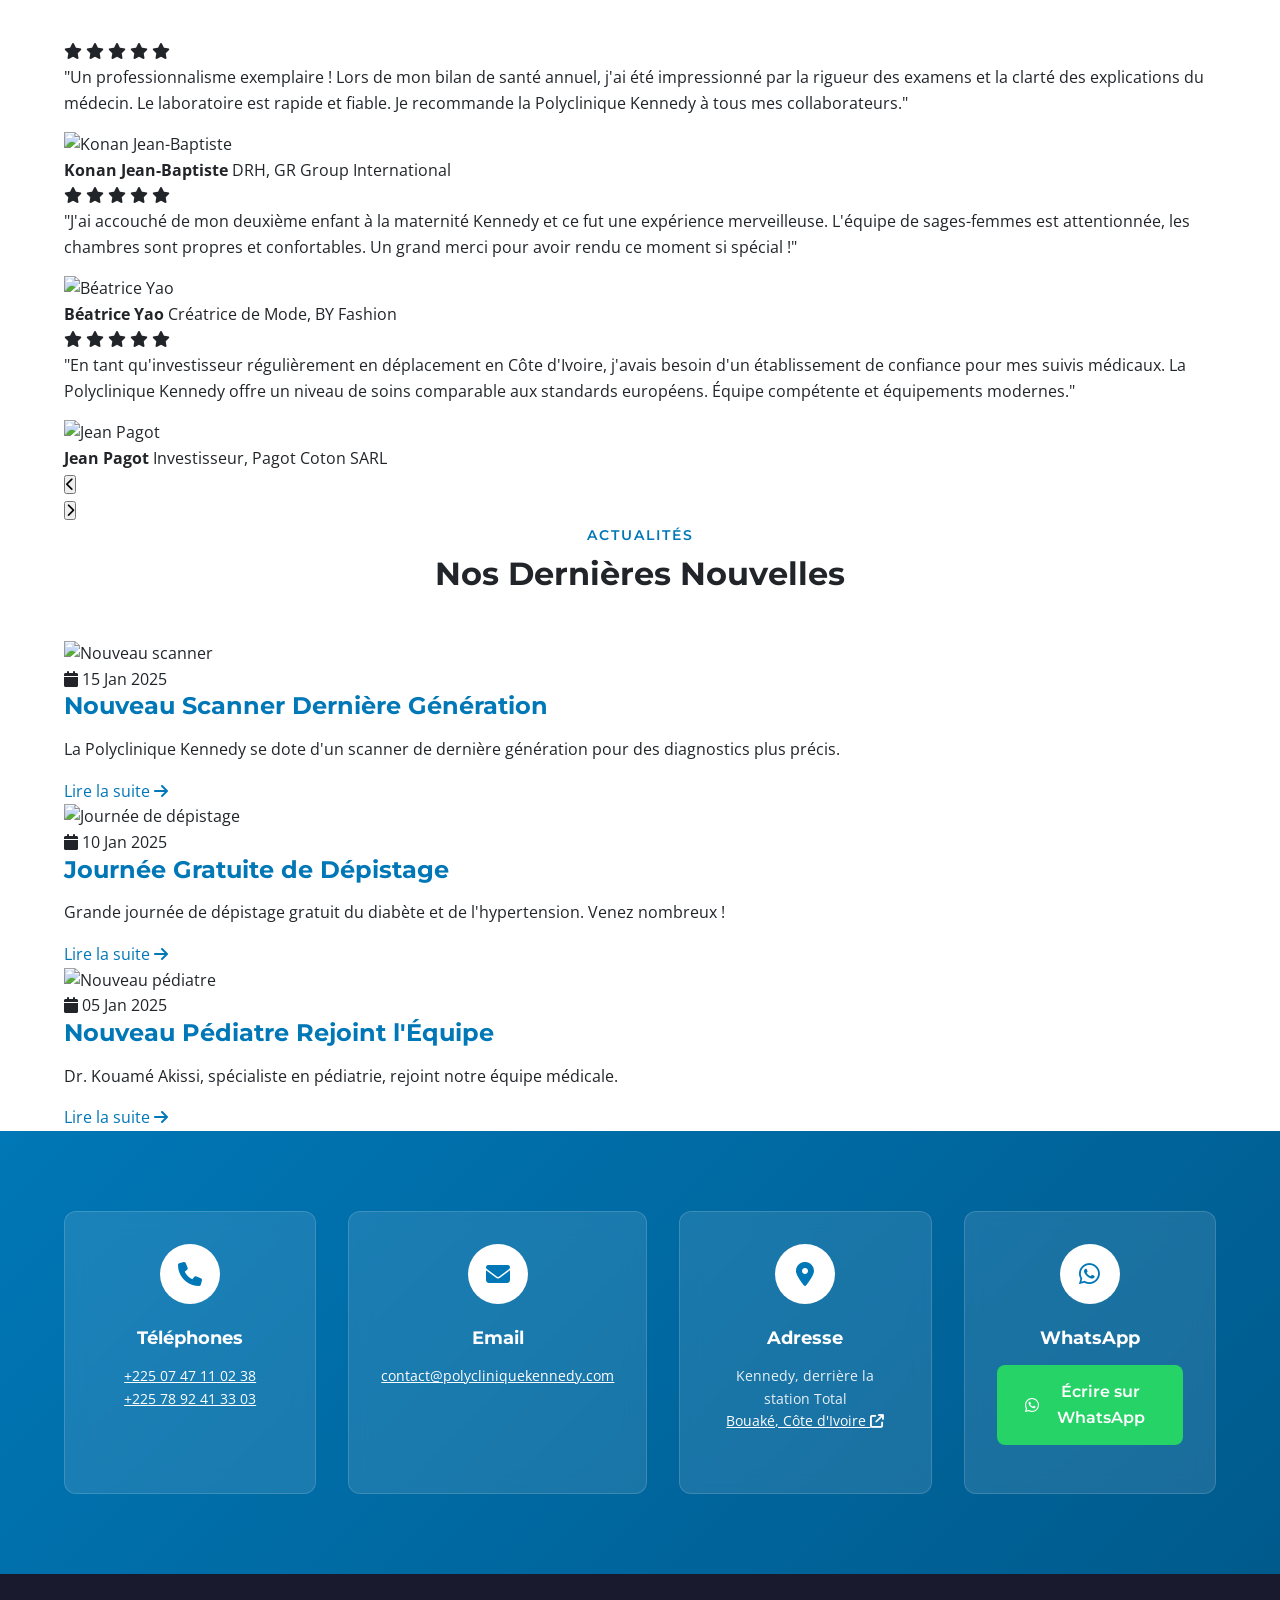
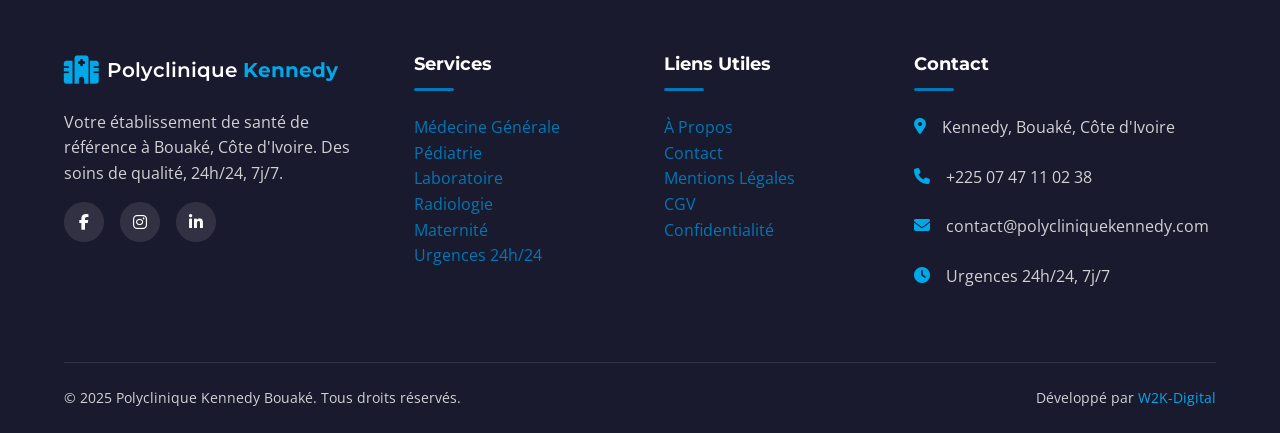
==== commit 9a4fd80c: "Update index.html" ====
--- a/index.html
+++ b/index.html
@@ -17,22 +17,22 @@
     <meta property="og:url" content="https://polycliniquekennedy.com/">
     <meta property="og:title" content="Polyclinique Kennedy Bouaké - Soins Médicaux Côte d'Ivoire">
     <meta property="og:description" content="Polyclinique Kennedy à Bouaké offre des soins médicaux de qualité en Côte d'Ivoire : urgences 24h/24, maternité, laboratoire analyses.">
-    <meta property="og:image" content="images/hero-accueil.jpg">
+    <meta property="og:image" content="images/icons/og-image.jpg">
     <meta property="og:locale" content="fr_CI">
     
     <!-- Twitter Card -->
     <meta name="twitter:card" content="summary_large_image">
     <meta name="twitter:title" content="Polyclinique Kennedy Bouaké - Soins Médicaux Côte d'Ivoire">
     <meta name="twitter:description" content="Polyclinique Kennedy à Bouaké offre des soins médicaux de qualité en Côte d'Ivoire : urgences 24h/24, maternité, laboratoire analyses.">
-    <meta name="twitter:image" content="images/hero-accueil.jpg">
+    <meta name="twitter:image" content="images/icons/og-image.jpg">
     
     <!-- Canonical URL -->
     <link rel="canonical" href="https://polycliniquekennedy.com/">
     
     <!-- Favicon -->
-    <link rel="icon" type="image/png" sizes="32x32" href="images/favicon-32x32.png">
-    <link rel="icon" type="image/png" sizes="16x16" href="images/favicon-16x16.png">
-    <link rel="apple-touch-icon" sizes="180x180" href="images/apple-touch-icon.png">
+    <link rel="icon" type="image/png" sizes="32x32" href="images/icons/favicon-32x32.png">
+    <link rel="icon" type="image/png" sizes="16x16" href="images/icons/favicon-16x16.png">
+    <link rel="apple-touch-icon" sizes="180x180" href="images/icons/apple-touch-icon.png">
     
     <!-- Google Fonts -->
     <link rel="preconnect" href="https://fonts.googleapis.com">
@@ -50,13 +50,11 @@
     <header class="header" id="header">
         <div class="container">
             <nav class="navbar">
-                <!-- Logo -->
                 <a href="index.html" class="logo">
                     <i class="fa-solid fa-hospital"></i>
                     <span>Polyclinique <strong>Kennedy</strong></span>
                 </a>
                 
-                <!-- Menu Navigation Desktop -->
                 <ul class="nav-menu" id="nav-menu">
                     <li class="nav-item active">
                         <a href="index.html" class="nav-link">Accueil</a>
@@ -96,12 +94,10 @@
                     </li>
                 </ul>
                 
-                <!-- Bouton CTA Urgences -->
                 <a href="urgences.html" class="btn btn-urgence">
                     <i class="fa-solid fa-truck-medical"></i> Urgences 24h/24
                 </a>
                 
-                <!-- Menu Hamburger Mobile -->
                 <button class="hamburger" id="hamburger" aria-label="Menu mobile">
                     <span class="bar"></span>
                     <span class="bar"></span>
@@ -111,19 +107,20 @@
         </div>
     </header>
 
-    <!-- Section Hero -->
+    <!-- Section Hero avec image de fond -->
     <section class="hero" id="hero" data-autoscroll>
+        <picture class="hero-bg">
+            <source srcset="images/hero/hero-accueil.webp" type="image/webp">
+            <img src="images/hero/hero-accueil.jpg" alt="Hall d'accueil Polyclinique Kennedy Bouaké">
+        </picture>
         <div class="hero-overlay"></div>
         <div class="container">
             <div class="hero-content">
                 <h1>Polyclinique Kennedy Bouaké : Vos Soins de Qualité en Côte d'Ivoire</h1>
                 <p class="hero-text">
-                    Bienvenue à la Polyclinique Kennedy, votre établissement de santé de référence à Bouaké, au cœur de la Côte d'Ivoire. 
-                    Depuis notre création, nous nous engageons à offrir des soins médicaux de qualité supérieure à tous nos patients. 
-                    Notre équipe de professionnels de santé qualifiés, associée à des équipements médicaux modernes, garantit une prise en charge 
-                    complète et personnalisée. Que vous ayez besoin d'une consultation en médecine générale, d'un suivi de grossesse à notre maternité, 
-                    d'analyses en laboratoire ou d'une intervention chirurgicale, la Polyclinique Kennedy est à votre service 24 heures sur 24, 
-                    7 jours sur 7. Votre santé est notre priorité absolue.
+                    Bienvenue à la Polyclinique Kennedy, votre établissement de santé de référence à Bouaké. 
+                    Notre équipe de professionnels qualifiés et nos équipements modernes garantissent une prise en charge 
+                    complète et personnalisée, 24 heures sur 24, 7 jours sur 7. Votre santé est notre priorité absolue.
                 </p>
                 <div class="hero-buttons">
                     <a href="services.html" class="btn btn-primary">
@@ -137,192 +134,227 @@
         </div>
     </section>
 
-    <!-- Section Services Médicaux -->
+    <!-- Section Services avec images -->
     <section class="services" id="services" data-autoscroll>
         <div class="container">
             <div class="section-header">
                 <span class="section-subtitle">Excellence Médicale</span>
                 <h2>Nos Services Médicaux</h2>
                 <p class="section-description">
-                    La Polyclinique Kennedy dispose d'une large gamme de services médicaux pour répondre à tous vos besoins de santé. 
-                    Découvrez nos 14 spécialités assurées par des professionnels expérimentés.
+                    La Polyclinique Kennedy dispose de 14 spécialités assurées par des professionnels expérimentés.
                 </p>
             </div>
             
-            <div class="services-grid">
+            <div class="services-grid-images">
                 <!-- Médecine Générale -->
-                <article class="service-card">
-                    <div class="service-icon">
-                        <i class="fa-solid fa-user-doctor"></i>
-                    </div>
-                    <h3>Médecine Générale</h3>
-                    <p>Consultations générales, diagnostics, traitements et suivi médical personnalisé pour toute la famille.</p>
-                    <a href="services.html#medecine-generale" class="service-link">
-                        En savoir plus <i class="fa-solid fa-arrow-right"></i>
-                    </a>
+                <article class="service-card-image">
+                    <div class="service-img">
+                        <picture>
+                            <source srcset="images/services/medecine-generale.webp" type="image/webp">
+                            <img src="images/services/medecine-generale.jpg" alt="Consultation médecine générale" loading="lazy">
+                        </picture>
+                    </div>
+                    <div class="service-content">
+                        <h3>Médecine Générale</h3>
+                        <p>Consultations, diagnostics et suivi médical personnalisé pour toute la famille.</p>
+                        <a href="services.html#medecine-generale" class="service-link">En savoir plus <i class="fa-solid fa-arrow-right"></i></a>
+                    </div>
                 </article>
                 
                 <!-- Pédiatrie -->
-                <article class="service-card">
-                    <div class="service-icon">
-                        <i class="fa-solid fa-baby"></i>
-                    </div>
-                    <h3>Pédiatrie</h3>
-                    <p>Soins spécialisés pour les nourrissons, enfants et adolescents. Vaccinations et suivi de croissance.</p>
-                    <a href="services.html#pediatrie" class="service-link">
-                        En savoir plus <i class="fa-solid fa-arrow-right"></i>
-                    </a>
+                <article class="service-card-image">
+                    <div class="service-img">
+                        <picture>
+                            <source srcset="images/services/pediatrie.webp" type="image/webp">
+                            <img src="images/services/pediatrie.jpg" alt="Consultation pédiatrique" loading="lazy">
+                        </picture>
+                    </div>
+                    <div class="service-content">
+                        <h3>Pédiatrie</h3>
+                        <p>Soins spécialisés pour nourrissons, enfants et adolescents. Vaccinations et suivi.</p>
+                        <a href="services.html#pediatrie" class="service-link">En savoir plus <i class="fa-solid fa-arrow-right"></i></a>
+                    </div>
                 </article>
                 
                 <!-- Cabinet Dentaire -->
-                <article class="service-card">
-                    <div class="service-icon">
-                        <i class="fa-solid fa-tooth"></i>
-                    </div>
-                    <h3>Cabinet Dentaire</h3>
-                    <p>Soins dentaires complets : détartrage, extractions, prothèses et traitements bucco-dentaires.</p>
-                    <a href="services.html#dentaire" class="service-link">
-                        En savoir plus <i class="fa-solid fa-arrow-right"></i>
-                    </a>
+                <article class="service-card-image">
+                    <div class="service-img">
+                        <picture>
+                            <source srcset="images/services/dentaire.webp" type="image/webp">
+                            <img src="images/services/dentaire.jpg" alt="Cabinet dentaire moderne" loading="lazy">
+                        </picture>
+                    </div>
+                    <div class="service-content">
+                        <h3>Cabinet Dentaire</h3>
+                        <p>Soins dentaires complets : détartrage, extractions, prothèses dentaires.</p>
+                        <a href="services.html#dentaire" class="service-link">En savoir plus <i class="fa-solid fa-arrow-right"></i></a>
+                    </div>
                 </article>
                 
                 <!-- Laboratoire -->
-                <article class="service-card">
-                    <div class="service-icon">
-                        <i class="fa-solid fa-flask"></i>
-                    </div>
-                    <h3>Laboratoire d'Analyses</h3>
-                    <p>Analyses biologiques et biochimiques avec résultats rapides. Bilans sanguins et tests spécialisés.</p>
-                    <a href="services.html#laboratoire" class="service-link">
-                        En savoir plus <i class="fa-solid fa-arrow-right"></i>
-                    </a>
+                <article class="service-card-image">
+                    <div class="service-img">
+                        <picture>
+                            <source srcset="images/services/laboratoire.webp" type="image/webp">
+                            <img src="images/services/laboratoire.jpg" alt="Laboratoire d'analyses médicales" loading="lazy">
+                        </picture>
+                    </div>
+                    <div class="service-content">
+                        <h3>Laboratoire d'Analyses</h3>
+                        <p>Analyses biologiques avec résultats rapides. Bilans sanguins et tests spécialisés.</p>
+                        <a href="services.html#laboratoire" class="service-link">En savoir plus <i class="fa-solid fa-arrow-right"></i></a>
+                    </div>
                 </article>
                 
                 <!-- Radiologie -->
-                <article class="service-card">
-                    <div class="service-icon">
-                        <i class="fa-solid fa-x-ray"></i>
-                    </div>
-                    <h3>Radiologie</h3>
-                    <p>Imagerie médicale de pointe : radiographie, scanner et interprétation par des spécialistes qualifiés.</p>
-                    <a href="services.html#radiologie" class="service-link">
-                        En savoir plus <i class="fa-solid fa-arrow-right"></i>
-                    </a>
+                <article class="service-card-image">
+                    <div class="service-img">
+                        <picture>
+                            <source srcset="images/services/radiologie.webp" type="image/webp">
+                            <img src="images/services/radiologie.jpg" alt="Service de radiologie" loading="lazy">
+                        </picture>
+                    </div>
+                    <div class="service-content">
+                        <h3>Radiologie</h3>
+                        <p>Imagerie médicale de pointe : radiographie numérique et scanner.</p>
+                        <a href="services.html#radiologie" class="service-link">En savoir plus <i class="fa-solid fa-arrow-right"></i></a>
+                    </div>
+                </article>
+                
+                <!-- Échographie -->
+                <article class="service-card-image">
+                    <div class="service-img">
+                        <picture>
+                            <source srcset="images/services/echographie.webp" type="image/webp">
+                            <img src="images/services/echographie.jpg" alt="Examen échographique" loading="lazy">
+                        </picture>
+                    </div>
+                    <div class="service-content">
+                        <h3>Échographie</h3>
+                        <p>Échographies obstétricales, abdominales et pelviennes haute définition.</p>
+                        <a href="services.html#echographie" class="service-link">En savoir plus <i class="fa-solid fa-arrow-right"></i></a>
+                    </div>
+                </article>
+                
+                <!-- Gynécologie -->
+                <article class="service-card-image">
+                    <div class="service-img">
+                        <picture>
+                            <source srcset="images/services/gynecologie.webp" type="image/webp">
+                            <img src="images/services/gynecologie.jpg" alt="Consultation gynécologique" loading="lazy">
+                        </picture>
+                    </div>
+                    <div class="service-content">
+                        <h3>Gynécologie</h3>
+                        <p>Suivi gynécologique complet, dépistages et prise en charge féminine.</p>
+                        <a href="services.html#gynecologie" class="service-link">En savoir plus <i class="fa-solid fa-arrow-right"></i></a>
+                    </div>
+                </article>
+                
+                <!-- Maternité -->
+                <article class="service-card-image service-highlight">
+                    <div class="service-img">
+                        <picture>
+                            <source srcset="images/services/maternite.webp" type="image/webp">
+                            <img src="images/services/maternite.jpg" alt="Service maternité" loading="lazy">
+                        </picture>
+                    </div>
+                    <div class="service-content">
+                        <h3>Maternité</h3>
+                        <p>Suivi de grossesse, accouchement et soins post-natals dans un cadre rassurant.</p>
+                        <a href="maternite.html" class="service-link">En savoir plus <i class="fa-solid fa-arrow-right"></i></a>
+                    </div>
+                </article>
+                
+                <!-- Ophtalmologie -->
+                <article class="service-card-image">
+                    <div class="service-img">
+                        <picture>
+                            <source srcset="images/services/ophtalmologie.webp" type="image/webp">
+                            <img src="images/services/ophtalmologie.jpg" alt="Examen ophtalmologique" loading="lazy">
+                        </picture>
+                    </div>
+                    <div class="service-content">
+                        <h3>Ophtalmologie</h3>
+                        <p>Examens de la vue, dépistage des maladies oculaires et corrections visuelles.</p>
+                        <a href="services.html#ophtalmologie" class="service-link">En savoir plus <i class="fa-solid fa-arrow-right"></i></a>
+                    </div>
+                </article>
+                
+                <!-- Chirurgie -->
+                <article class="service-card-image">
+                    <div class="service-img">
+                        <picture>
+                            <source srcset="images/services/chirurgie.webp" type="image/webp">
+                            <img src="images/services/chirurgie.jpg" alt="Équipe chirurgicale" loading="lazy">
+                        </picture>
+                    </div>
+                    <div class="service-content">
+                        <h3>Chirurgie</h3>
+                        <p>Interventions chirurgicales programmées et urgentes par des spécialistes.</p>
+                        <a href="services.html#chirurgie" class="service-link">En savoir plus <i class="fa-solid fa-arrow-right"></i></a>
+                    </div>
                 </article>
                 
                 <!-- Bloc Opératoire -->
-                <article class="service-card">
-                    <div class="service-icon">
-                        <i class="fa-solid fa-bed-pulse"></i>
-                    </div>
-                    <h3>Bloc Opératoire</h3>
-                    <p>Interventions chirurgicales programmées et urgentes dans un environnement stérile et sécurisé.</p>
-                    <a href="services.html#bloc-operatoire" class="service-link">
-                        En savoir plus <i class="fa-solid fa-arrow-right"></i>
-                    </a>
+                <article class="service-card-image">
+                    <div class="service-img">
+                        <picture>
+                            <source srcset="images/services/bloc-operatoire.webp" type="image/webp">
+                            <img src="images/services/bloc-operatoire.jpg" alt="Bloc opératoire moderne" loading="lazy">
+                        </picture>
+                    </div>
+                    <div class="service-content">
+                        <h3>Bloc Opératoire</h3>
+                        <p>Bloc opératoire moderne équipé pour tous types d'interventions.</p>
+                        <a href="services.html#bloc-operatoire" class="service-link">En savoir plus <i class="fa-solid fa-arrow-right"></i></a>
+                    </div>
                 </article>
                 
                 <!-- Réanimation -->
-                <article class="service-card">
-                    <div class="service-icon">
-                        <i class="fa-solid fa-heart-pulse"></i>
-                    </div>
-                    <h3>Réanimation</h3>
-                    <p>Unité de soins intensifs équipée pour la prise en charge des patients en état critique.</p>
-                    <a href="services.html#reanimation" class="service-link">
-                        En savoir plus <i class="fa-solid fa-arrow-right"></i>
-                    </a>
+                <article class="service-card-image">
+                    <div class="service-img">
+                        <picture>
+                            <source srcset="images/services/reanimation.webp" type="image/webp">
+                            <img src="images/services/reanimation.jpg" alt="Unité de réanimation" loading="lazy">
+                        </picture>
+                    </div>
+                    <div class="service-content">
+                        <h3>Réanimation</h3>
+                        <p>Unité de soins intensifs pour la prise en charge des patients critiques.</p>
+                        <a href="services.html#reanimation" class="service-link">En savoir plus <i class="fa-solid fa-arrow-right"></i></a>
+                    </div>
                 </article>
                 
                 <!-- Urgences 24h/24 -->
-                <article class="service-card service-card-highlight">
-                    <div class="service-icon">
-                        <i class="fa-solid fa-truck-medical"></i>
-                    </div>
-                    <h3>Urgences 24h/24</h3>
-                    <p>Service d'urgences disponible jour et nuit. Équipe médicale prête à intervenir à tout moment.</p>
-                    <a href="urgences.html" class="service-link">
-                        En savoir plus <i class="fa-solid fa-arrow-right"></i>
-                    </a>
-                </article>
-                
-                <!-- Ophtalmologie -->
-                <article class="service-card">
-                    <div class="service-icon">
-                        <i class="fa-solid fa-eye"></i>
-                    </div>
-                    <h3>Ophtalmologie</h3>
-                    <p>Examens de la vue, dépistage des maladies oculaires et prescription de corrections visuelles.</p>
-                    <a href="services.html#ophtalmologie" class="service-link">
-                        En savoir plus <i class="fa-solid fa-arrow-right"></i>
-                    </a>
-                </article>
-                
-                <!-- Gynécologie -->
-                <article class="service-card">
-                    <div class="service-icon">
-                        <i class="fa-solid fa-venus"></i>
-                    </div>
-                    <h3>Gynécologie</h3>
-                    <p>Suivi gynécologique complet, dépistages, contraception et prise en charge des pathologies féminines.</p>
-                    <a href="services.html#gynecologie" class="service-link">
-                        En savoir plus <i class="fa-solid fa-arrow-right"></i>
-                    </a>
-                </article>
-                
-                <!-- Échographie -->
-                <article class="service-card">
-                    <div class="service-icon">
-                        <i class="fa-solid fa-wave-square"></i>
-                    </div>
-                    <h3>Échographie</h3>
-                    <p>Échographies obstétricales, abdominales et pelviennes avec équipements de dernière génération.</p>
-                    <a href="services.html#echographie" class="service-link">
-                        En savoir plus <i class="fa-solid fa-arrow-right"></i>
-                    </a>
-                </article>
-                
-                <!-- Fibroscopie -->
-                <article class="service-card">
-                    <div class="service-icon">
-                        <i class="fa-solid fa-magnifying-glass"></i>
-                    </div>
-                    <h3>Fibroscopie</h3>
-                    <p>Exploration endoscopique digestive pour le diagnostic des pathologies gastro-intestinales.</p>
-                    <a href="services.html#fibroscopie" class="service-link">
-                        En savoir plus <i class="fa-solid fa-arrow-right"></i>
-                    </a>
-                </article>
-                
-                <!-- Maternité -->
-                <article class="service-card service-card-highlight-green">
-                    <div class="service-icon">
-                        <i class="fa-solid fa-person-breastfeeding"></i>
-                    </div>
-                    <h3>Maternité</h3>
-                    <p>Suivi de grossesse, accouchements sécurisés et soins post-natals dans un environnement bienveillant.</p>
-                    <a href="maternite.html" class="service-link">
-                        En savoir plus <i class="fa-solid fa-arrow-right"></i>
-                    </a>
+                <article class="service-card-image service-urgence">
+                    <div class="service-img">
+                        <picture>
+                            <source srcset="images/services/urgences.webp" type="image/webp">
+                            <img src="images/services/urgences.jpg" alt="Service des urgences" loading="lazy">
+                        </picture>
+                    </div>
+                    <div class="service-content">
+                        <h3>Urgences 24h/24</h3>
+                        <p>Service d'urgences disponible jour et nuit avec équipe médicale prête.</p>
+                        <a href="urgences.html" class="service-link">En savoir plus <i class="fa-solid fa-arrow-right"></i></a>
+                    </div>
                 </article>
                 
                 <!-- Néonatalogie -->
-                <article class="service-card">
-                    <div class="service-icon">
-                        <i class="fa-solid fa-baby-carriage"></i>
-                    </div>
-                    <h3>Néonatalogie</h3>
-                    <p>Soins spécialisés pour les nouveau-nés, incluant la prise en charge des prématurés.</p>
-                    <a href="services.html#neonatalogie" class="service-link">
-                        En savoir plus <i class="fa-solid fa-arrow-right"></i>
-                    </a>
-                </article>
-            </div>
-            
-            <div class="services-cta">
-                <a href="services.html" class="btn btn-primary btn-lg">
-                    <i class="fa-solid fa-list-check"></i> Voir Tous Nos Services
-                </a>
+                <article class="service-card-image">
+                    <div class="service-img">
+                        <picture>
+                            <source srcset="images/services/neonatalogie.webp" type="image/webp">
+                            <img src="images/services/neonatalogie.jpg" alt="Service de néonatalogie" loading="lazy">
+                        </picture>
+                    </div>
+                    <div class="service-content">
+                        <h3>Néonatalogie</h3>
+                        <p>Soins spécialisés pour nouveau-nés et prématurés avec équipements adaptés.</p>
+                        <a href="services.html#neonatalogie" class="service-link">En savoir plus <i class="fa-solid fa-arrow-right"></i></a>
+                    </div>
+                </article>
             </div>
         </div>
     </section>
@@ -330,113 +362,161 @@
     <!-- Section Pourquoi Nous Choisir -->
     <section class="why-us" id="why-us" data-autoscroll>
         <div class="container">
+            <div class="why-us-wrapper">
+                <div class="why-us-images">
+                    <div class="image-grid">
+                        <picture class="img-main">
+                            <source srcset="images/clinique/facade-principale.webp" type="image/webp">
+                            <img src="images/clinique/facade-principale.jpg" alt="Façade Polyclinique Kennedy" loading="lazy">
+                        </picture>
+                        <picture class="img-secondary">
+                            <source srcset="images/equipements/scanner-moderne.webp" type="image/webp">
+                            <img src="images/equipements/scanner-moderne.jpg" alt="Scanner moderne" loading="lazy">
+                        </picture>
+                        <picture class="img-tertiary">
+                            <source srcset="images/patients/patient-heureux.webp" type="image/webp">
+                            <img src="images/patients/patient-heureux.jpg" alt="Patient satisfait" loading="lazy">
+                        </picture>
+                    </div>
+                </div>
+                <div class="why-us-content">
+                    <span class="section-subtitle">Pourquoi Nous</span>
+                    <h2>Votre Partenaire Santé de Confiance</h2>
+                    <p>
+                        La Polyclinique Kennedy est reconnue pour son excellence médicale et son approche centrée sur le patient.
+                    </p>
+                    <ul class="why-us-list">
+                        <li>
+                            <i class="fa-solid fa-user-doctor"></i>
+                            <div>
+                                <strong>Équipe Médicale Qualifiée</strong>
+                                <span>Plus de 20 médecins spécialistes et 50 professionnels de santé dévoués.</span>
+                            </div>
+                        </li>
+                        <li>
+                            <i class="fa-solid fa-hospital"></i>
+                            <div>
+                                <strong>Équipements Modernes</strong>
+                                <span>Technologies médicales de dernière génération pour des diagnostics précis.</span>
+                            </div>
+                        </li>
+                        <li>
+                            <i class="fa-solid fa-clock"></i>
+                            <div>
+                                <strong>Disponibilité 24h/24</strong>
+                                <span>Service d'urgences et équipe médicale disponibles à tout moment.</span>
+                            </div>
+                        </li>
+                        <li>
+                            <i class="fa-solid fa-heart"></i>
+                            <div>
+                                <strong>Soins Personnalisés</strong>
+                                <span>Chaque patient bénéficie d'une attention particulière et d'un suivi adapté.</span>
+                            </div>
+                        </li>
+                    </ul>
+                </div>
+            </div>
+        </div>
+    </section>
+
+    <!-- Section Équipe Médicale -->
+    <section class="team" id="equipe" data-autoscroll>
+        <div class="container">
             <div class="section-header">
-                <span class="section-subtitle">Notre Engagement</span>
-                <h2>Pourquoi Choisir la Polyclinique Kennedy ?</h2>
+                <span class="section-subtitle">Notre Équipe</span>
+                <h2>Des Professionnels Dévoués</h2>
                 <p class="section-description">
-                    Depuis des années, nous accompagnons les familles de Bouaké et de toute la région du Gbêkê 
-                    avec des soins médicaux de qualité. Voici ce qui nous distingue.
+                    Une équipe médicale expérimentée et passionnée au service de votre santé.
                 </p>
             </div>
             
-            <div class="features-grid">
-                <!-- Équipe Médicale -->
-                <div class="feature-card">
-                    <div class="feature-icon">
-                        <i class="fa-solid fa-users"></i>
-                    </div>
-                    <h3>Équipe Médicale Qualifiée</h3>
-                    <p>Médecins, chirurgiens, sages-femmes et infirmiers expérimentés, formés aux meilleures pratiques médicales.</p>
-                </div>
-                
-                <!-- Équipements Modernes -->
-                <div class="feature-card">
-                    <div class="feature-icon">
-                        <i class="fa-solid fa-hospital"></i>
-                    </div>
-                    <h3>Équipements Modernes</h3>
-                    <p>Plateau technique de pointe avec appareils d'imagerie, laboratoire et bloc opératoire aux normes internationales.</p>
-                </div>
-                
-                <!-- Urgences 24h/24 -->
-                <div class="feature-card">
-                    <div class="feature-icon">
-                        <i class="fa-solid fa-clock"></i>
-                    </div>
-                    <h3>Urgences 24h/24</h3>
-                    <p>Service d'urgences ouvert jour et nuit, 7 jours sur 7. Une équipe prête à intervenir à tout moment.</p>
-                </div>
-                
-                <!-- Tarifs Accessibles -->
-                <div class="feature-card">
-                    <div class="feature-icon">
-                        <i class="fa-solid fa-hand-holding-dollar"></i>
-                    </div>
-                    <h3>Tarifs Accessibles</h3>
-                    <p>Des soins de qualité à des prix adaptés. Nous acceptons diverses assurances et proposons des facilités de paiement.</p>
-                </div>
-                
-                <!-- Localisation Centrale -->
-                <div class="feature-card">
-                    <div class="feature-icon">
-                        <i class="fa-solid fa-location-dot"></i>
-                    </div>
-                    <h3>Localisation Centrale</h3>
-                    <p>Située au quartier Kennedy, derrière la station Total. Facilement accessible depuis tous les quartiers de Bouaké.</p>
-                </div>
-                
-                <!-- Satisfaction Patient -->
-                <div class="feature-card">
-                    <div class="feature-icon">
-                        <i class="fa-solid fa-heart"></i>
-                    </div>
-                    <h3>Satisfaction Patient</h3>
-                    <p>Accueil chaleureux, écoute attentive et accompagnement personnalisé pour chaque patient et sa famille.</p>
-                </div>
+            <div class="team-showcase">
+                <picture class="team-image">
+                    <source srcset="images/equipe/equipe-medicale.webp" type="image/webp">
+                    <img src="images/equipe/equipe-medicale.jpg" alt="Équipe médicale Polyclinique Kennedy" loading="lazy">
+                </picture>
+                
+                <div class="team-stats">
+                    <div class="stat-item">
+                        <span class="stat-number">+20</span>
+                        <span class="stat-label">Médecins Spécialistes</span>
+                    </div>
+                    <div class="stat-item">
+                        <span class="stat-number">+50</span>
+                        <span class="stat-label">Personnel Soignant</span>
+                    </div>
+                    <div class="stat-item">
+                        <span class="stat-number">14</span>
+                        <span class="stat-label">Spécialités Médicales</span>
+                    </div>
+                    <div class="stat-item">
+                        <span class="stat-number">24/7</span>
+                        <span class="stat-label">Disponibilité</span>
+                    </div>
+                </div>
+            </div>
+            
+            <div class="team-gallery">
+                <picture>
+                    <source srcset="images/equipe/medecin-consultation.webp" type="image/webp">
+                    <img src="images/equipe/medecin-consultation.jpg" alt="Médecin en consultation" loading="lazy">
+                </picture>
+                <picture>
+                    <source srcset="images/equipe/infirmiere-soins.webp" type="image/webp">
+                    <img src="images/equipe/infirmiere-soins.jpg" alt="Infirmière prodiguant des soins" loading="lazy">
+                </picture>
+                <picture>
+                    <source srcset="images/equipe/accueil-reception.webp" type="image/webp">
+                    <img src="images/equipe/accueil-reception.jpg" alt="Accueil et réception" loading="lazy">
+                </picture>
             </div>
         </div>
     </section>
 
-    <!-- Section Engagement -->
-    <section class="engagement" id="engagement" data-autoscroll>
-        <div class="container">
-            <div class="engagement-wrapper">
-                <div class="engagement-content">
-                    <span class="section-subtitle">Notre Mission</span>
-                    <h2>Votre Santé, Notre Priorité</h2>
-                    <p>
-                        À la Polyclinique Kennedy, nous croyons que chaque patient mérite une attention particulière et des soins 
-                        de la plus haute qualité. Notre équipe médicale s'engage à vous offrir un accompagnement complet, 
-                        de la consultation initiale jusqu'à votre rétablissement complet.
-                    </p>
-                    <p>
-                        Nous investissons continuellement dans la formation de notre personnel et dans l'acquisition 
-                        d'équipements médicaux modernes pour garantir des diagnostics précis et des traitements efficaces. 
-                        Votre confiance est notre plus grande motivation.
-                    </p>
-                    <div class="engagement-stats">
-                        <div class="stat">
-                            <span class="stat-number">14</span>
-                            <span class="stat-label">Spécialités</span>
-                        </div>
-                        <div class="stat">
-                            <span class="stat-number">24h</span>
-                            <span class="stat-label">Urgences</span>
-                        </div>
-                        <div class="stat">
-                            <span class="stat-number">7j/7</span>
-                            <span class="stat-label">Disponibilité</span>
-                        </div>
-                    </div>
-                    <a href="contact.html" class="btn btn-primary">
-                        <i class="fa-solid fa-phone"></i> Contactez-Nous
-                    </a>
-                </div>
-                <div class="engagement-image">
+    <!-- Section Nos Installations -->
+    <section class="facilities" id="installations" data-autoscroll>
+        <div class="container">
+            <div class="section-header">
+                <span class="section-subtitle">Nos Installations</span>
+                <h2>Un Cadre Moderne et Accueillant</h2>
+            </div>
+            
+            <div class="facilities-gallery">
+                <div class="facility-item large">
                     <picture>
-                        <source srcset="images/equipe-medicale.webp" type="image/webp">
-                        <img src="images/equipe-medicale.jpg" alt="Équipe médicale de la Polyclinique Kennedy Bouaké" loading="lazy">
+                        <source srcset="images/clinique/hall-accueil.webp" type="image/webp">
+                        <img src="images/clinique/hall-accueil.jpg" alt="Hall d'accueil moderne" loading="lazy">
                     </picture>
+                    <span class="facility-label">Hall d'Accueil</span>
+                </div>
+                <div class="facility-item">
+                    <picture>
+                        <source srcset="images/clinique/salle-attente.webp" type="image/webp">
+                        <img src="images/clinique/salle-attente.jpg" alt="Salle d'attente confortable" loading="lazy">
+                    </picture>
+                    <span class="facility-label">Salle d'Attente</span>
+                </div>
+                <div class="facility-item">
+                    <picture>
+                        <source srcset="images/clinique/chambre-patient.webp" type="image/webp">
+                        <img src="images/clinique/chambre-patient.jpg" alt="Chambre patient privée" loading="lazy">
+                    </picture>
+                    <span class="facility-label">Chambre Privée</span>
+                </div>
+                <div class="facility-item">
+                    <picture>
+                        <source srcset="images/equipements/laboratoire-analyses.webp" type="image/webp">
+                        <img src="images/equipements/laboratoire-analyses.jpg" alt="Laboratoire d'analyses" loading="lazy">
+                    </picture>
+                    <span class="facility-label">Laboratoire</span>
+                </div>
+                <div class="facility-item">
+                    <picture>
+                        <source srcset="images/equipements/bloc-operatoire-equipe.webp" type="image/webp">
+                        <img src="images/equipements/bloc-operatoire-equipe.jpg" alt="Bloc opératoire" loading="lazy">
+                    </picture>
+                    <span class="facility-label">Bloc Opératoire</span>
                 </div>
             </div>
         </div>
@@ -448,7 +528,7 @@
             <div class="section-header">
                 <span class="section-subtitle">Témoignages</span>
                 <h2>Ce Que Disent Nos Patients</h2>
-                <p class="section-description">La confiance de nos patients est notre plus belle récompense. Découvrez leurs expériences à la Polyclinique Kennedy.</p>
+                <p class="section-description">La confiance de nos patients est notre plus belle récompense.</p>
             </div>
             
             <div class="testimonials-slider" id="testimonials-slider">
@@ -468,8 +548,8 @@
                         <div class="testimonial-author">
                             <div class="author-image">
                                 <picture>
-                                    <source srcset="images/temoignage-konan-jean.webp" type="image/webp">
-                                    <img src="images/temoignage-konan-jean.jpg" alt="Konan Jean-Baptiste" loading="lazy">
+                                    <source srcset="images/temoignages/konan-jean.webp" type="image/webp">
+                                    <img src="images/temoignages/konan-jean.jpg" alt="Konan Jean-Baptiste" loading="lazy">
                                 </picture>
                             </div>
                             <div class="author-info">
@@ -494,8 +574,8 @@
                         <div class="testimonial-author">
                             <div class="author-image">
                                 <picture>
-                                    <source srcset="images/temoignage-beatrice-yao.webp" type="image/webp">
-                                    <img src="images/temoignage-beatrice-yao.jpg" alt="Béatrice Yao" loading="lazy">
+                                    <source srcset="images/temoignages/beatrice-yao.webp" type="image/webp">
+                                    <img src="images/temoignages/beatrice-yao.jpg" alt="Béatrice Yao" loading="lazy">
                                 </picture>
                             </div>
                             <div class="author-info">
@@ -520,8 +600,8 @@
                         <div class="testimonial-author">
                             <div class="author-image">
                                 <picture>
-                                    <source srcset="images/temoignage-pagot-jean.webp" type="image/webp">
-                                    <img src="images/temoignage-pagot-jean.jpg" alt="Jean Pagot" loading="lazy">
+                                    <source srcset="images/temoignages/pagot-jean.webp" type="image/webp">
+                                    <img src="images/temoignages/pagot-jean.jpg" alt="Jean Pagot" loading="lazy">
                                 </picture>
                             </div>
                             <div class="author-info">
@@ -532,7 +612,6 @@
                     </div>
                 </div>
                 
-                <!-- Navigation Slider -->
                 <div class="testimonials-nav">
                     <button class="testimonial-prev" id="testimonial-prev" aria-label="Précédent">
                         <i class="fa-solid fa-chevron-left"></i>
@@ -556,18 +635,56 @@
             <div class="section-header">
                 <span class="section-subtitle">Actualités</span>
                 <h2>Nos Dernières Nouvelles</h2>
-                <p class="section-description">Restez informé des événements, nouveaux services et actualités de la Polyclinique Kennedy.</p>
             </div>
             
             <div class="actualites-grid" id="actualites-grid">
-                <!-- Les actualités seront chargées dynamiquement depuis Supabase -->
-                <p class="actualites-loading"><i class="fa-solid fa-spinner fa-spin"></i> Chargement des actualités...</p>
-            </div>
-            
-            <div class="actualites-more">
-                <a href="actualites.html" class="btn btn-secondary">
-                    <i class="fa-solid fa-newspaper"></i> Voir Toutes les Actualités
-                </a>
+                <!-- Actualité 1 -->
+                <article class="actualite-card">
+                    <div class="actualite-image">
+                        <picture>
+                            <source srcset="images/actualites/nouveau-scanner.webp" type="image/webp">
+                            <img src="images/actualites/nouveau-scanner.jpg" alt="Nouveau scanner" loading="lazy">
+                        </picture>
+                    </div>
+                    <div class="actualite-content">
+                        <span class="actualite-date"><i class="fa-solid fa-calendar"></i> 15 Jan 2025</span>
+                        <h3><a href="#">Nouveau Scanner Dernière Génération</a></h3>
+                        <p class="actualite-excerpt">La Polyclinique Kennedy se dote d'un scanner de dernière génération pour des diagnostics plus précis.</p>
+                        <a href="#" class="actualite-link">Lire la suite <i class="fa-solid fa-arrow-right"></i></a>
+                    </div>
+                </article>
+                
+                <!-- Actualité 2 -->
+                <article class="actualite-card">
+                    <div class="actualite-image">
+                        <picture>
+                            <source srcset="images/actualites/journee-depistage.webp" type="image/webp">
+                            <img src="images/actualites/journee-depistage.jpg" alt="Journée de dépistage" loading="lazy">
+                        </picture>
+                    </div>
+                    <div class="actualite-content">
+                        <span class="actualite-date"><i class="fa-solid fa-calendar"></i> 10 Jan 2025</span>
+                        <h3><a href="#">Journée Gratuite de Dépistage</a></h3>
+                        <p class="actualite-excerpt">Grande journée de dépistage gratuit du diabète et de l'hypertension. Venez nombreux !</p>
+                        <a href="#" class="actualite-link">Lire la suite <i class="fa-solid fa-arrow-right"></i></a>
+                    </div>
+                </article>
+                
+                <!-- Actualité 3 -->
+                <article class="actualite-card">
+                    <div class="actualite-image">
+                        <picture>
+                            <source srcset="images/actualites/nouveau-pediatre.webp" type="image/webp">
+                            <img src="images/actualites/nouveau-pediatre.jpg" alt="Nouveau pédiatre" loading="lazy">
+                        </picture>
+                    </div>
+                    <div class="actualite-content">
+                        <span class="actualite-date"><i class="fa-solid fa-calendar"></i> 05 Jan 2025</span>
+                        <h3><a href="#">Nouveau Pédiatre Rejoint l'Équipe</a></h3>
+                        <p class="actualite-excerpt">Dr. Kouamé Akissi, spécialiste en pédiatrie, rejoint notre équipe médicale.</p>
+                        <a href="#" class="actualite-link">Lire la suite <i class="fa-solid fa-arrow-right"></i></a>
+                    </div>
+                </article>
             </div>
         </div>
     </section>
@@ -629,114 +746,75 @@
     <footer class="footer">
         <div class="container">
             <div class="footer-grid">
-                <!-- Colonne 1 : Logo et Description -->
-                <div class="footer-col">
+                <div class="footer-col footer-about">
                     <a href="index.html" class="footer-logo">
                         <i class="fa-solid fa-hospital"></i>
                         <span>Polyclinique <strong>Kennedy</strong></span>
                     </a>
-                    <p class="footer-description">
-                        La Polyclinique Kennedy est votre établissement de santé de référence à Bouaké. 
-                        Nous offrons des soins médicaux de qualité avec une équipe dévouée et des équipements modernes.
+                    <p>
+                        Votre établissement de santé de référence à Bouaké, Côte d'Ivoire. 
+                        Des soins de qualité, 24h/24, 7j/7.
                     </p>
                     <div class="footer-social">
-                        <a href="https://facebook.com/polycliniquekennedy" target="_blank" rel="noopener" aria-label="Facebook">
-                            <i class="fa-brands fa-facebook-f"></i>
-                        </a>
-                        <a href="https://wa.me/2250747110238" target="_blank" rel="noopener" aria-label="WhatsApp">
-                            <i class="fa-brands fa-whatsapp"></i>
-                        </a>
-                        <a href="mailto:contact@polycliniquekennedy.com" aria-label="Email">
-                            <i class="fa-solid fa-envelope"></i>
-                        </a>
-                    </div>
-                </div>
-                
-                <!-- Colonne 2 : Liens Rapides -->
+                        <a href="#" aria-label="Facebook"><i class="fa-brands fa-facebook-f"></i></a>
+                        <a href="#" aria-label="Instagram"><i class="fa-brands fa-instagram"></i></a>
+                        <a href="#" aria-label="LinkedIn"><i class="fa-brands fa-linkedin-in"></i></a>
+                    </div>
+                </div>
+                
                 <div class="footer-col">
-                    <h4>Liens Rapides</h4>
-                    <ul class="footer-links">
-                        <li><a href="index.html"><i class="fa-solid fa-chevron-right"></i> Accueil</a></li>
-                        <li><a href="services.html"><i class="fa-solid fa-chevron-right"></i> Services</a></li>
-                        <li><a href="a-propos.html"><i class="fa-solid fa-chevron-right"></i> À Propos</a></li>
-                        <li><a href="maternite.html"><i class="fa-solid fa-chevron-right"></i> Maternité</a></li>
-                        <li><a href="urgences.html"><i class="fa-solid fa-chevron-right"></i> Urgences</a></li>
-                        <li><a href="contact.html"><i class="fa-solid fa-chevron-right"></i> Contact</a></li>
+                    <h4>Services</h4>
+                    <ul>
+                        <li><a href="services.html#medecine-generale">Médecine Générale</a></li>
+                        <li><a href="services.html#pediatrie">Pédiatrie</a></li>
+                        <li><a href="services.html#laboratoire">Laboratoire</a></li>
+                        <li><a href="services.html#radiologie">Radiologie</a></li>
+                        <li><a href="maternite.html">Maternité</a></li>
+                        <li><a href="urgences.html">Urgences 24h/24</a></li>
                     </ul>
                 </div>
                 
-                <!-- Colonne 3 : Services Populaires -->
                 <div class="footer-col">
-                    <h4>Nos Services</h4>
-                    <ul class="footer-links">
-                        <li><a href="services.html#medecine-generale"><i class="fa-solid fa-chevron-right"></i> Médecine Générale</a></li>
-                        <li><a href="maternite.html"><i class="fa-solid fa-chevron-right"></i> Maternité</a></li>
-                        <li><a href="urgences.html"><i class="fa-solid fa-chevron-right"></i> Urgences 24h/24</a></li>
-                        <li><a href="services.html#laboratoire"><i class="fa-solid fa-chevron-right"></i> Laboratoire</a></li>
-                        <li><a href="services.html#radiologie"><i class="fa-solid fa-chevron-right"></i> Radiologie</a></li>
-                        <li><a href="services.html#pediatrie"><i class="fa-solid fa-chevron-right"></i> Pédiatrie</a></li>
+                    <h4>Liens Utiles</h4>
+                    <ul>
+                        <li><a href="a-propos.html">À Propos</a></li>
+                        <li><a href="contact.html">Contact</a></li>
+                        <li><a href="mentions-legales.html">Mentions Légales</a></li>
+                        <li><a href="cgv.html">CGV</a></li>
+                        <li><a href="confidentialite.html">Confidentialité</a></li>
                     </ul>
                 </div>
                 
-                <!-- Colonne 4 : Contact -->
                 <div class="footer-col">
                     <h4>Contact</h4>
                     <ul class="footer-contact">
-                        <li>
-                            <i class="fa-solid fa-location-dot"></i>
-                            <span>Kennedy, derrière la station Total<br>Bouaké, Côte d'Ivoire</span>
-                        </li>
-                        <li>
-                            <i class="fa-solid fa-phone"></i>
-                            <span>
-                                <a href="tel:+2250747110238">+225 07 47 11 02 38</a><br>
-                                <a href="tel:+2257892413303">+225 78 92 41 33 03</a>
-                            </span>
-                        </li>
-                        <li>
-                            <i class="fa-solid fa-envelope"></i>
-                            <span><a href="mailto:contact@polycliniquekennedy.com">contact@polycliniquekennedy.com</a></span>
-                        </li>
-                        <li>
-                            <i class="fa-solid fa-clock"></i>
-                            <span>Urgences : 24h/24, 7j/7</span>
-                        </li>
+                        <li><i class="fa-solid fa-location-dot"></i> Kennedy, Bouaké, Côte d'Ivoire</li>
+                        <li><i class="fa-solid fa-phone"></i> +225 07 47 11 02 38</li>
+                        <li><i class="fa-solid fa-envelope"></i> contact@polycliniquekennedy.com</li>
+                        <li><i class="fa-solid fa-clock"></i> Urgences 24h/24, 7j/7</li>
                     </ul>
                 </div>
             </div>
             
-            <!-- Barre Copyright -->
             <div class="footer-bottom">
-                <p>&copy; 2025 Polyclinique Kennedy Bouaké | Propulsé par <a href="https://w2k-digital.com" target="_blank" rel="noopener">W2K-Digital</a></p>
-                <ul class="footer-legal">
-                    <li><a href="mentions-legales.html">Mentions Légales</a></li>
-                    <li><a href="cgv.html">CGV</a></li>
-                    <li><a href="confidentialite.html">Confidentialité</a></li>
-                </ul>
+                <p>&copy; 2025 Polyclinique Kennedy Bouaké. Tous droits réservés.</p>
+                <p>Développé par <a href="https://w2k-digital.com" target="_blank" rel="noopener">W2K-Digital</a></p>
             </div>
         </div>
     </footer>
 
-    <!-- Indicateur Auto-Scroll -->
-    <div class="w2k-scroll-indicator" id="scroll-indicator" title="Défilement automatique actif"></div>
-
-    <!-- Bouton Retour en Haut -->
-    <button class="back-to-top" id="back-to-top" aria-label="Retour en haut">
+    <!-- Bouton Retour en haut -->
+    <button id="back-to-top" class="back-to-top" aria-label="Retour en haut">
         <i class="fa-solid fa-chevron-up"></i>
     </button>
 
-    <!-- Scripts JS -->
+    <!-- Scripts -->
     <script src="js/main.js"></script>
     <script src="js/auto-scroll.js"></script>
     <script>
-        // Initialisation de l'auto-scroll W2K-Digital
-        document.addEventListener('DOMContentLoaded', function() {
-            W2KAutoScroll.init({
-                speed: 'slow',
-                pauseDuration: 12,
-                inactivityDelay: 45,
-                showIndicator: true
-            });
+        W2KAutoScroll.init({
+            speed: 1,
+            resumeDelay: 30000
         });
     </script>
 </body>
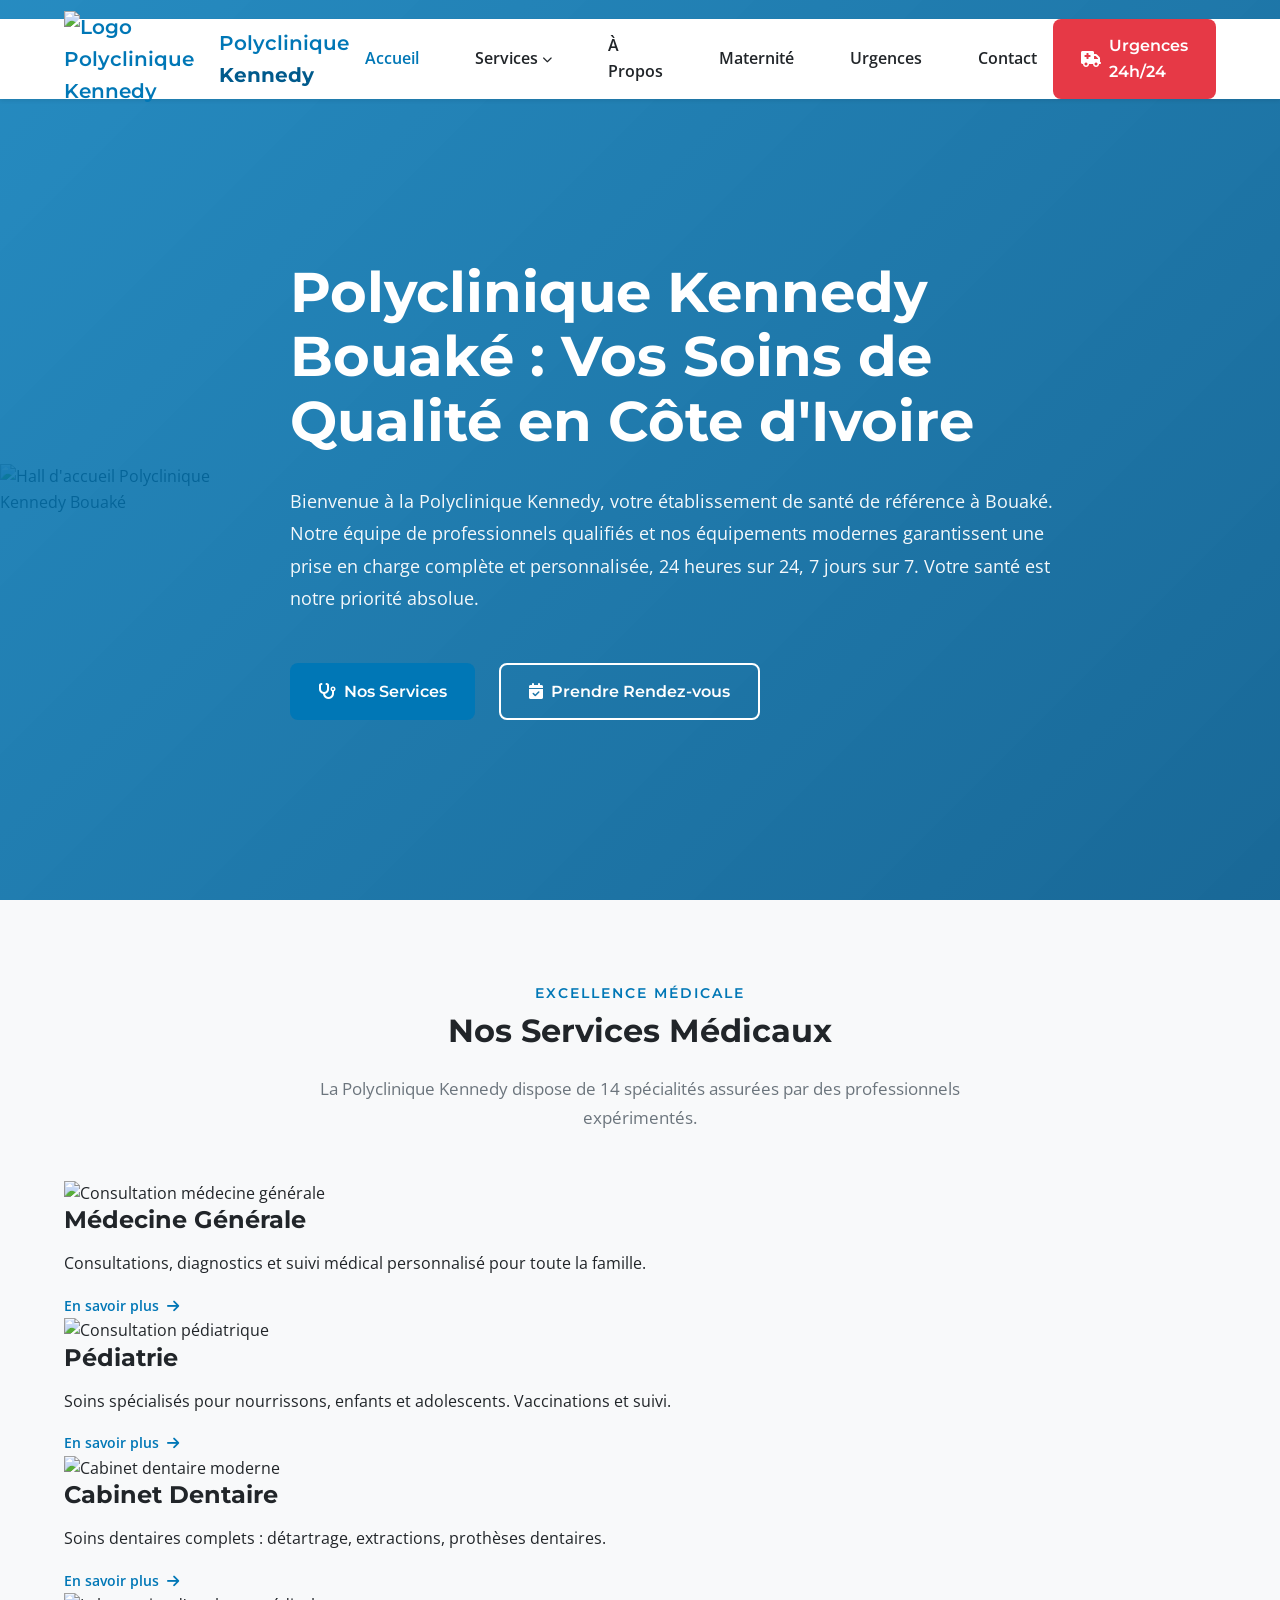
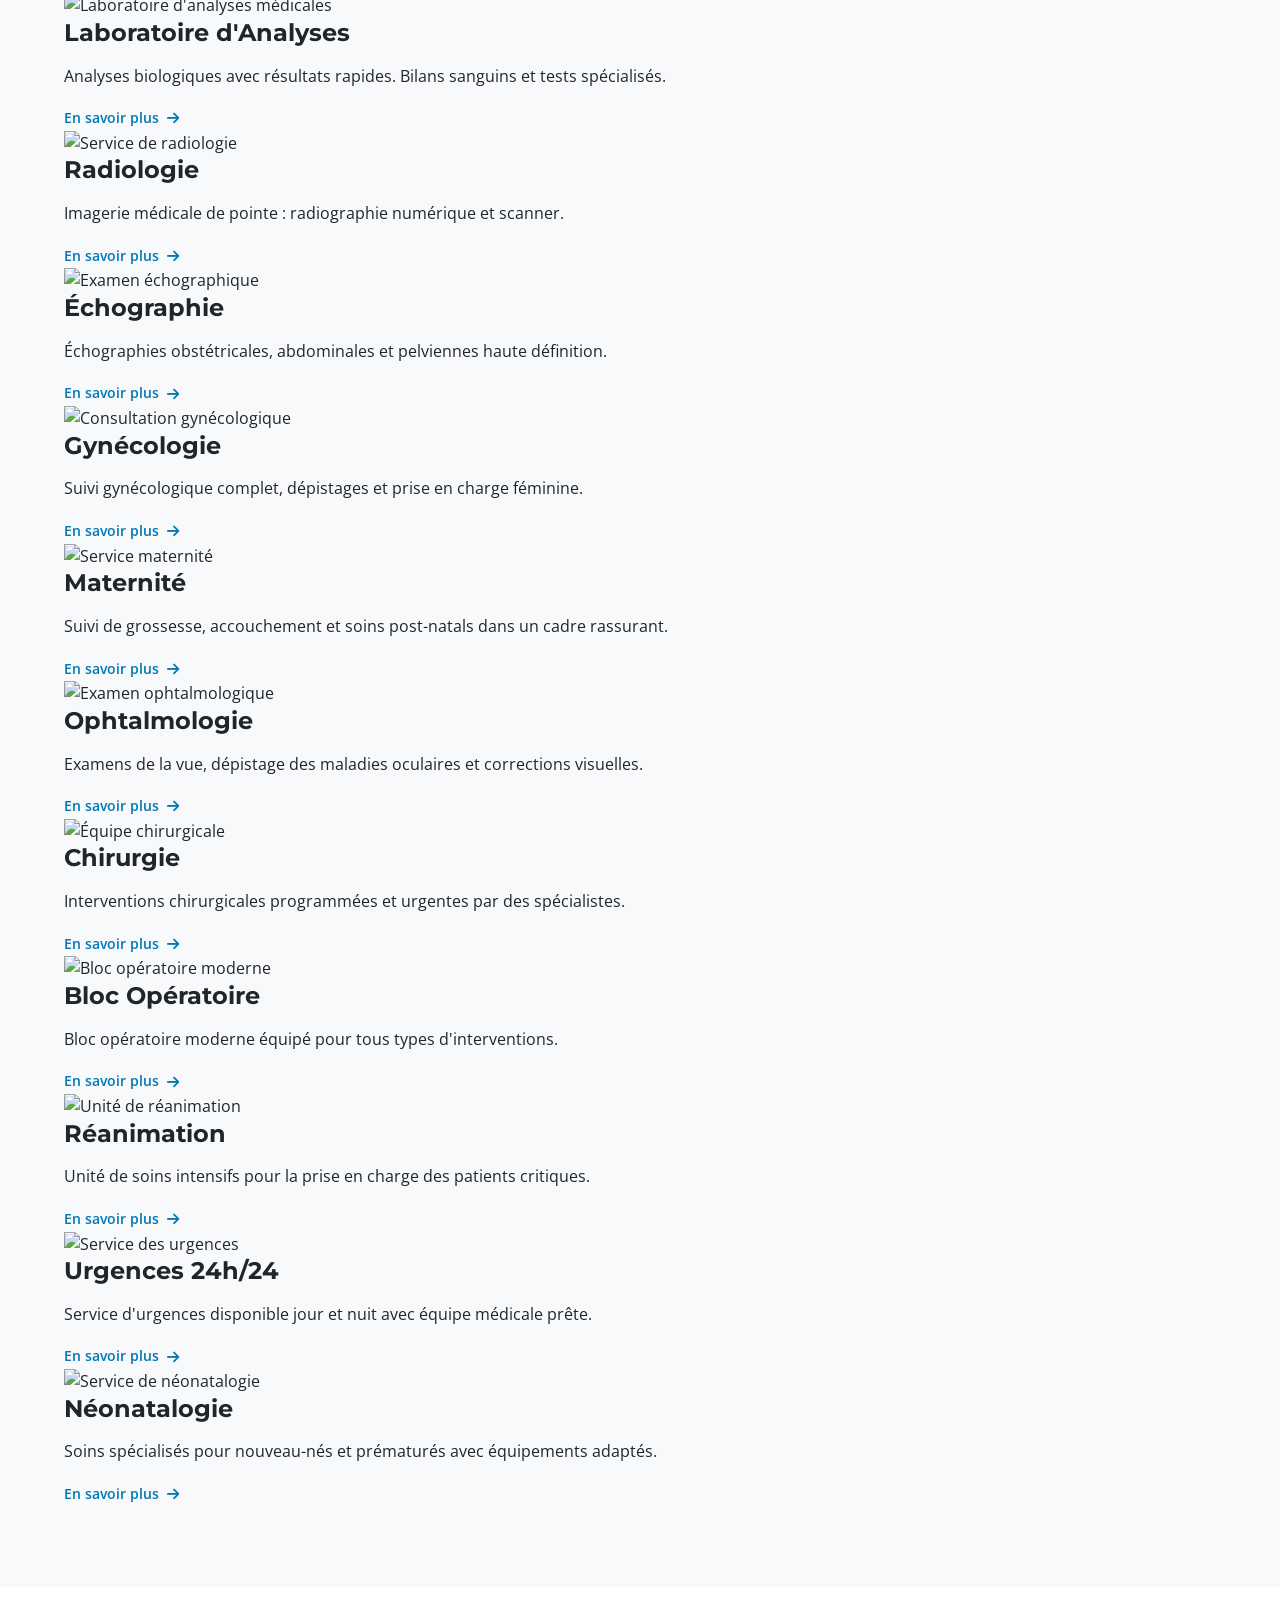
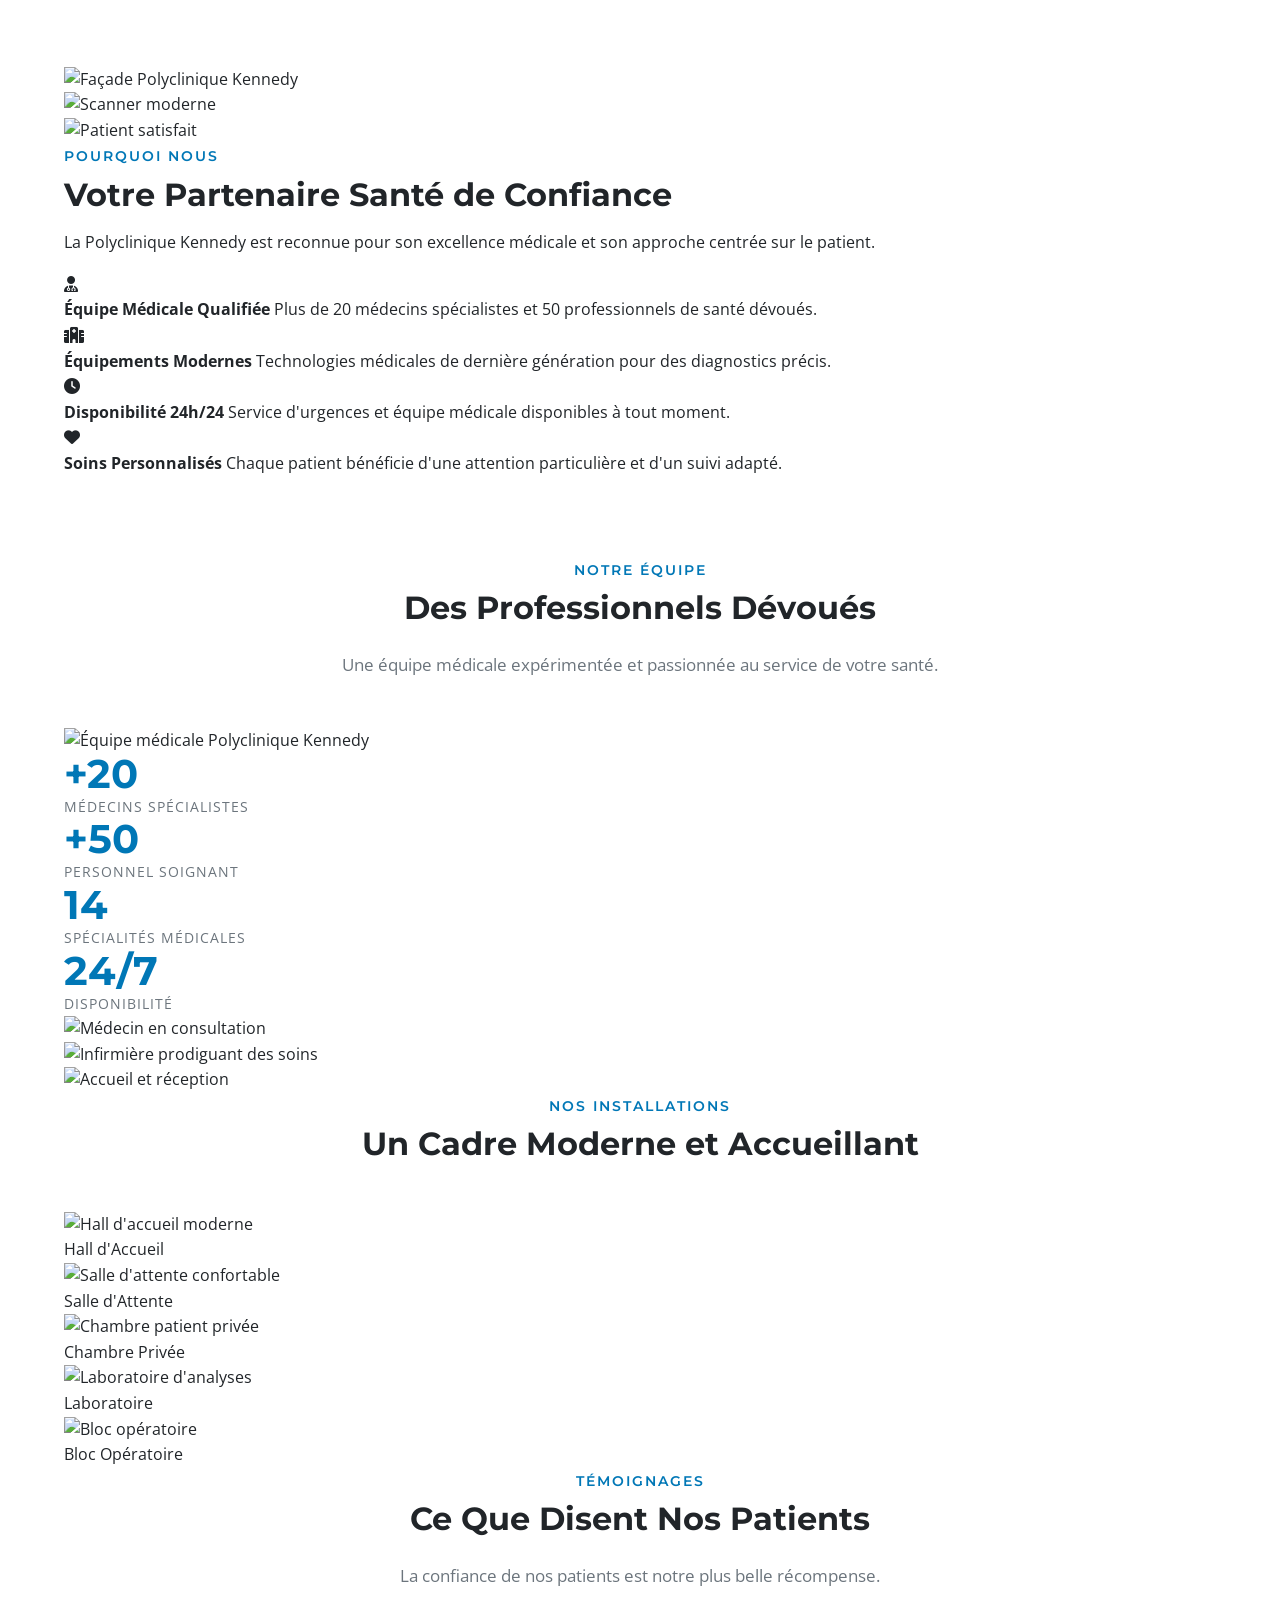
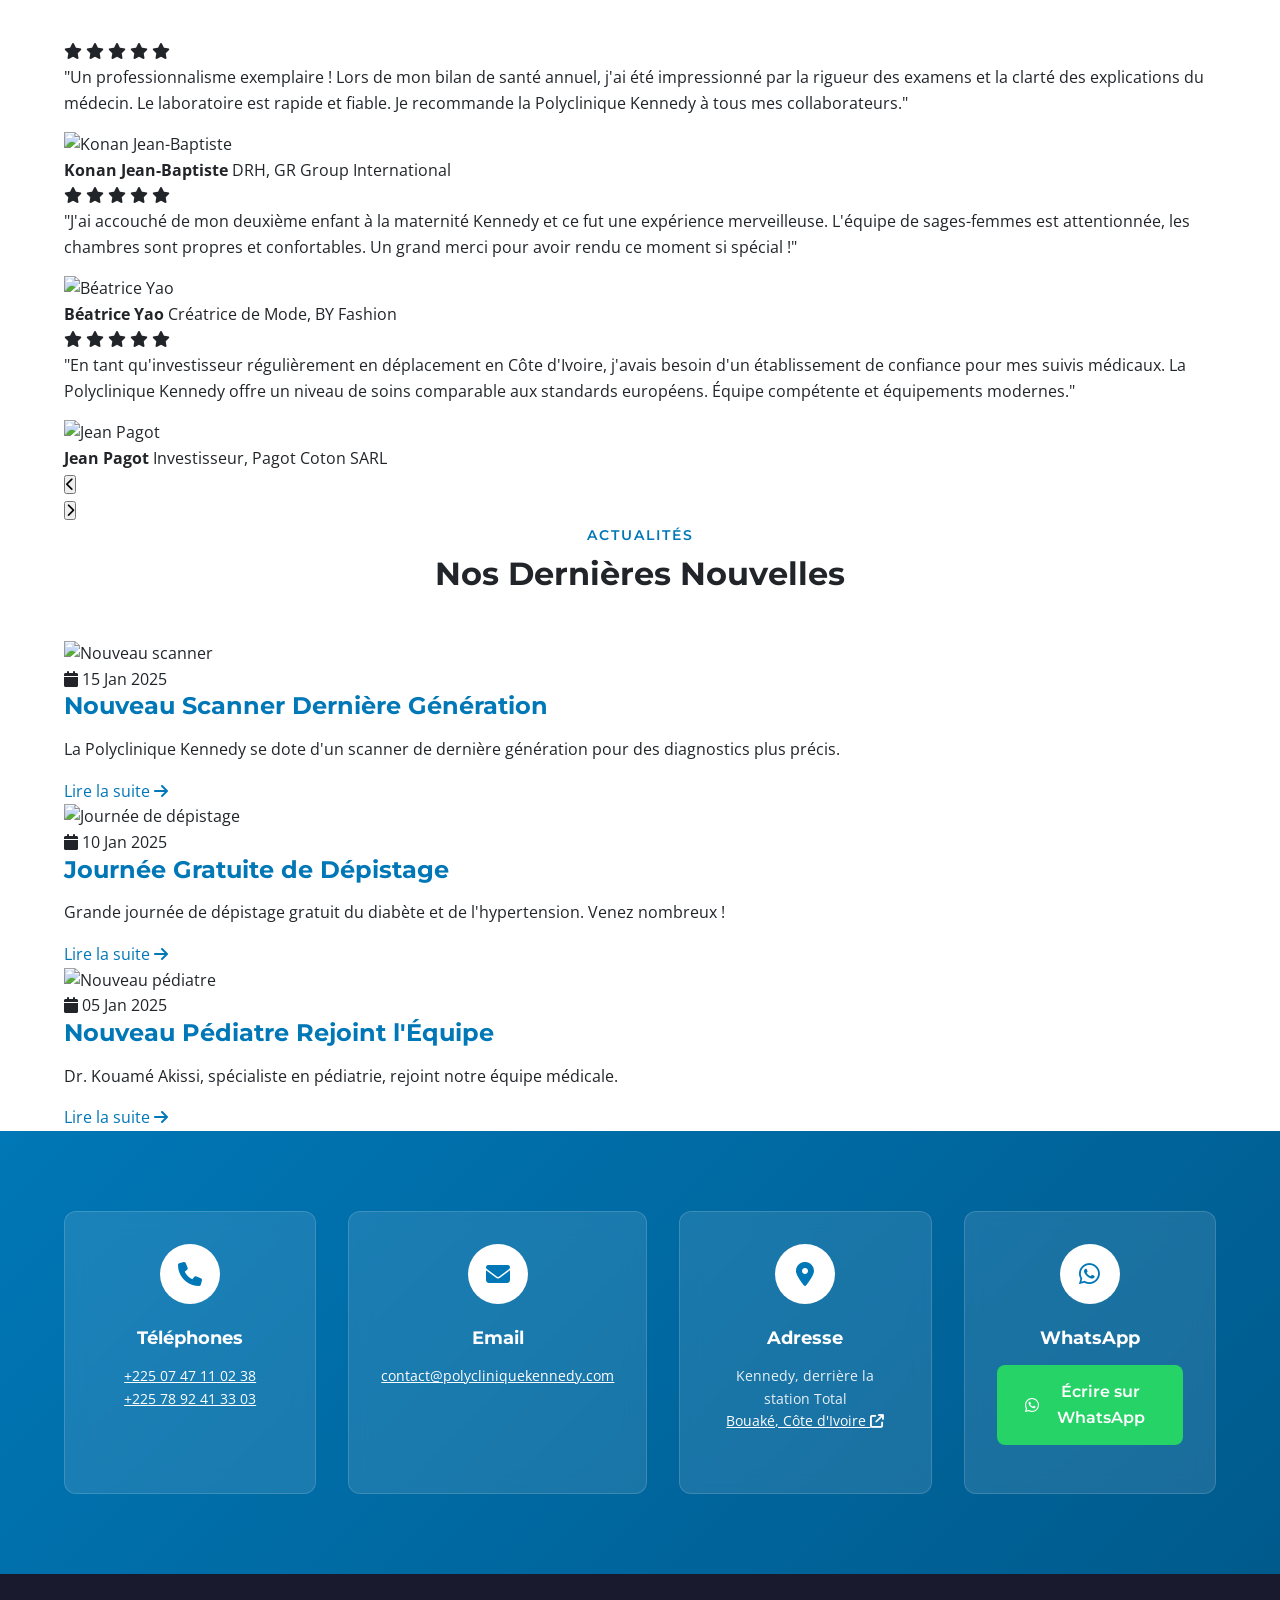
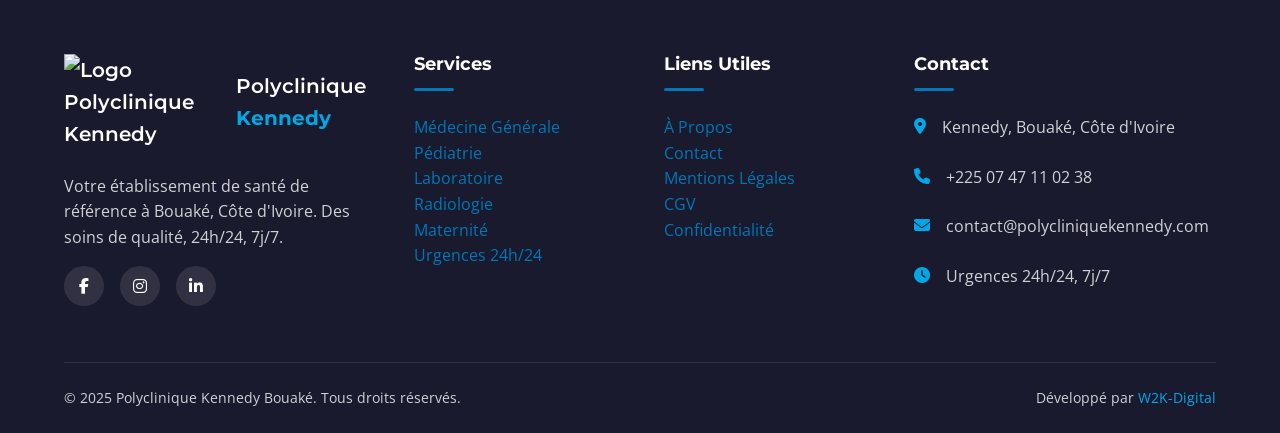
==== commit e0d4cec2: "Update index.html" ====
--- a/index.html
+++ b/index.html
@@ -51,7 +51,10 @@
         <div class="container">
             <nav class="navbar">
                 <a href="index.html" class="logo">
-                    <i class="fa-solid fa-hospital"></i>
+                    <picture>
+                        <source srcset="images/icons/logo.webp" type="image/webp">
+                        <img src="images/icons/logo.png" alt="Logo Polyclinique Kennedy" class="logo-img">
+                    </picture>
                     <span>Polyclinique <strong>Kennedy</strong></span>
                 </a>
                 
@@ -748,7 +751,10 @@
             <div class="footer-grid">
                 <div class="footer-col footer-about">
                     <a href="index.html" class="footer-logo">
-                        <i class="fa-solid fa-hospital"></i>
+                        <picture>
+                            <source srcset="images/icons/logo.webp" type="image/webp">
+                            <img src="images/icons/logo.png" alt="Logo Polyclinique Kennedy" class="logo-img">
+                        </picture>
                         <span>Polyclinique <strong>Kennedy</strong></span>
                     </a>
                     <p>
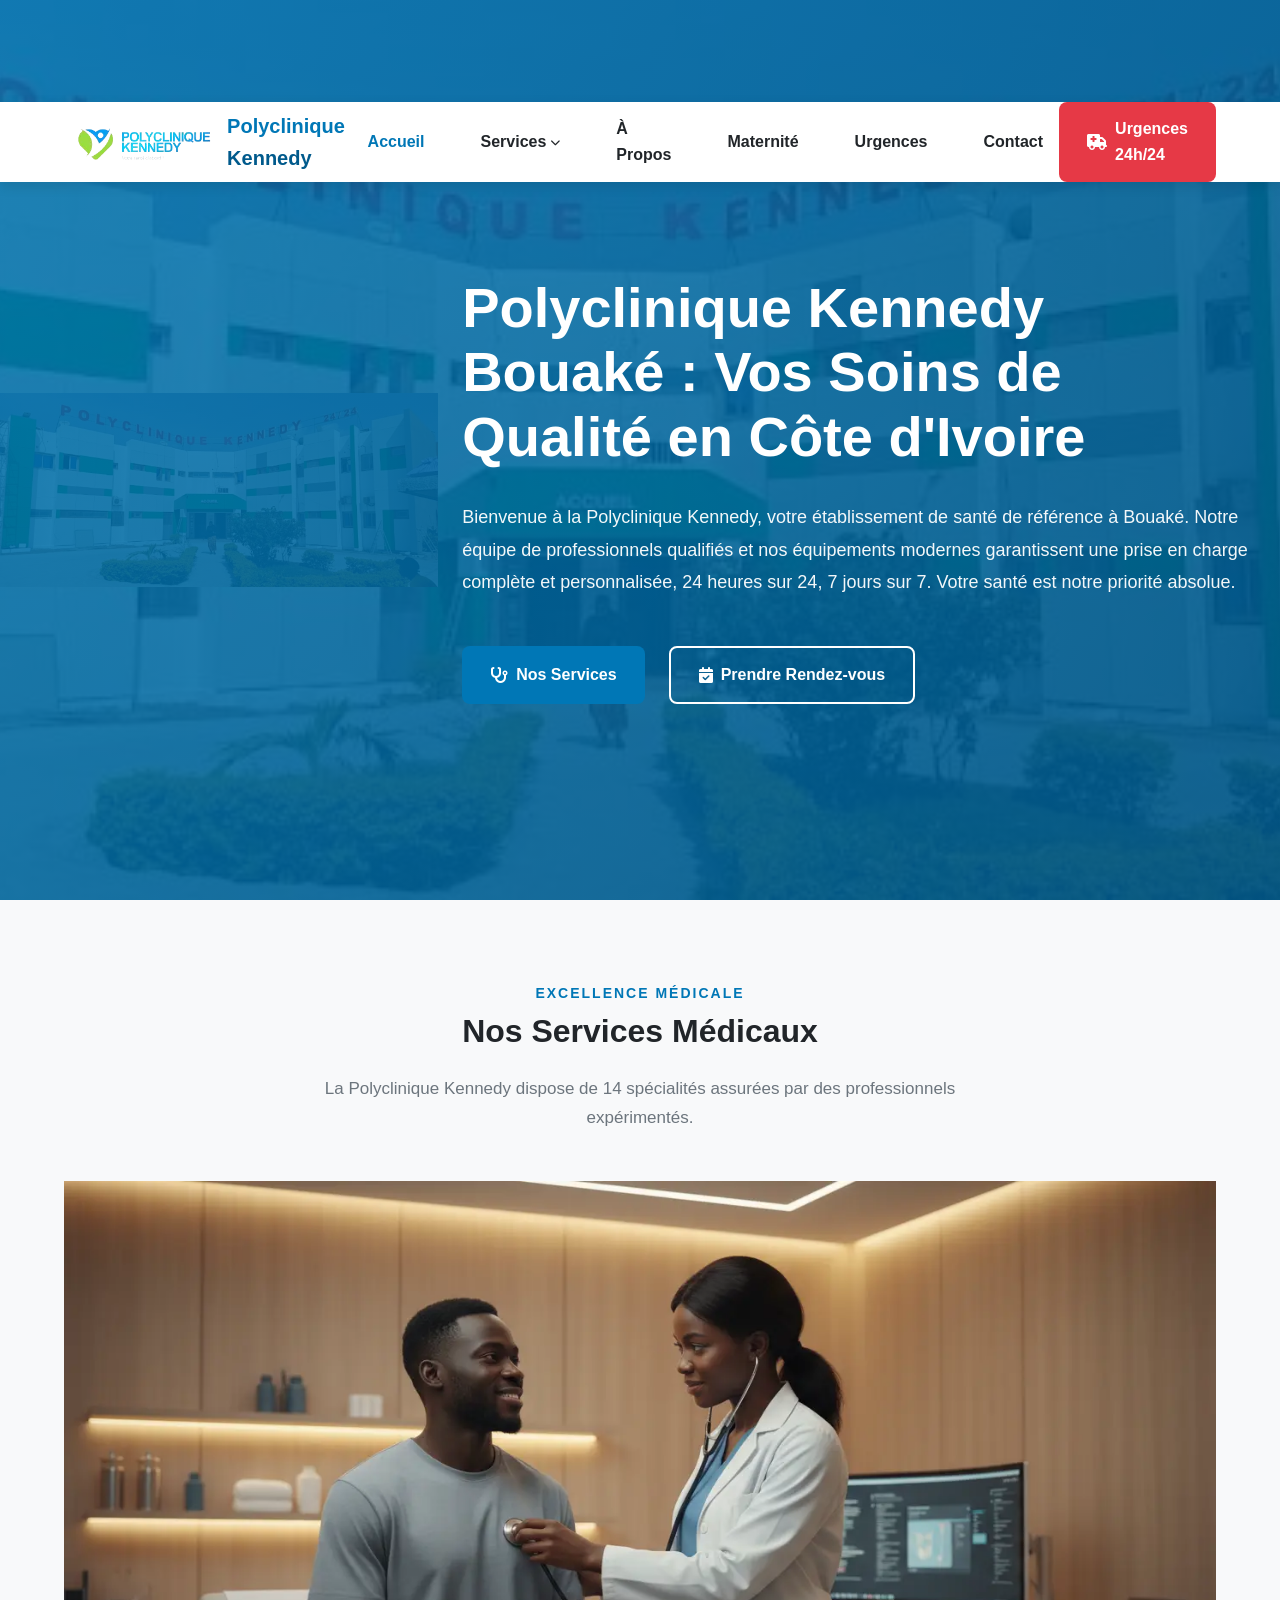
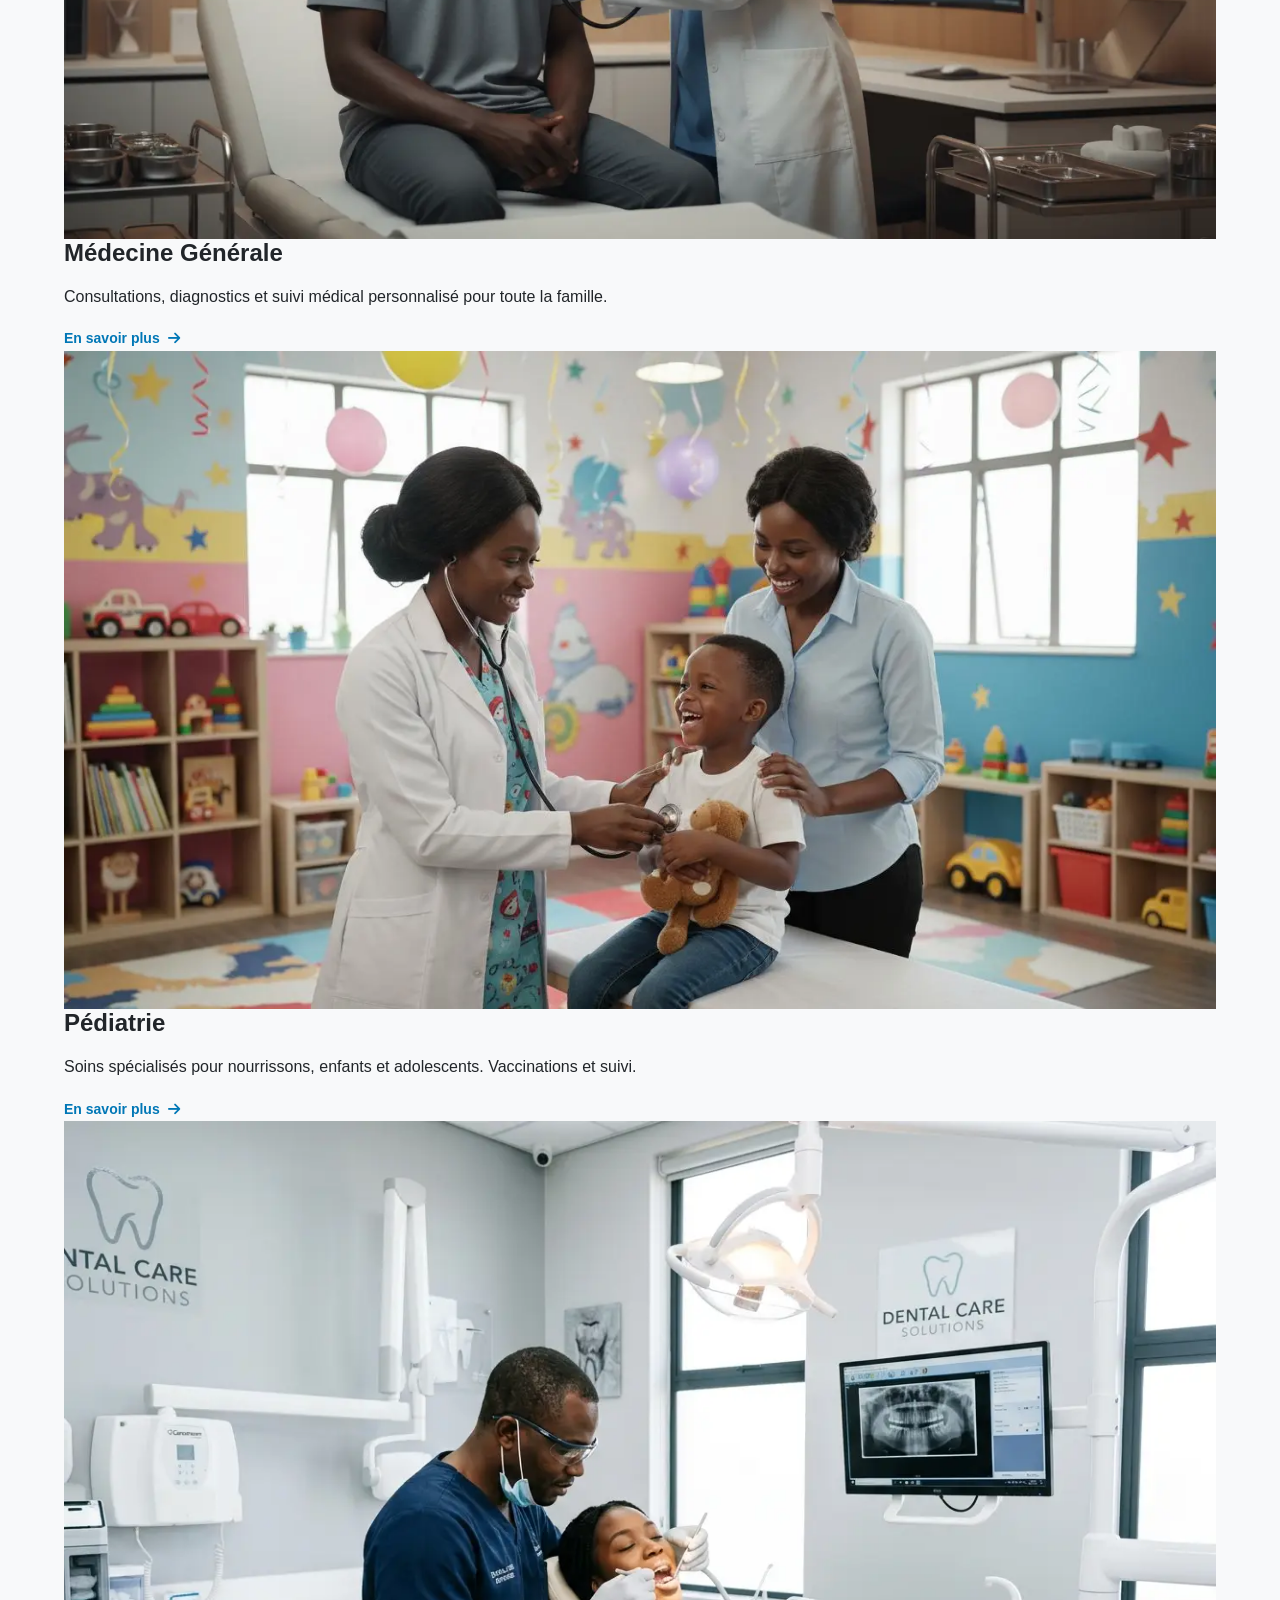
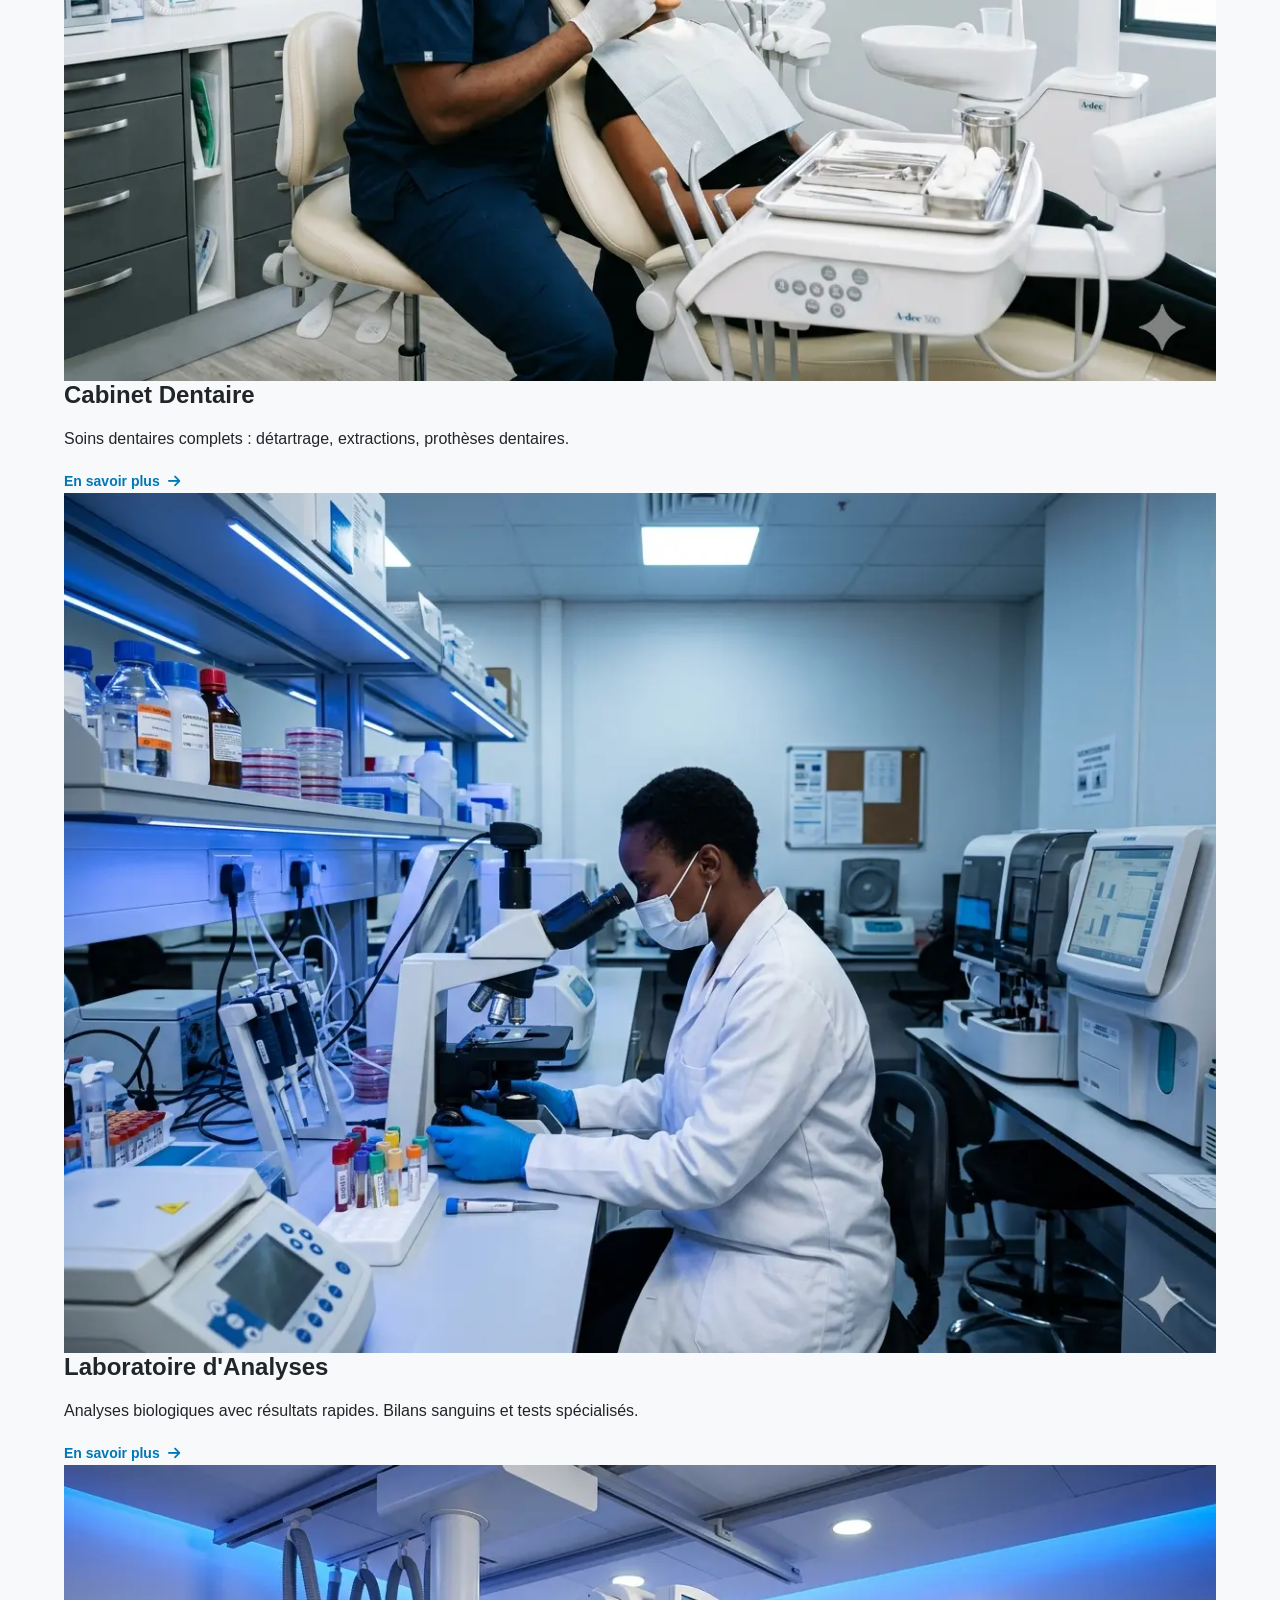
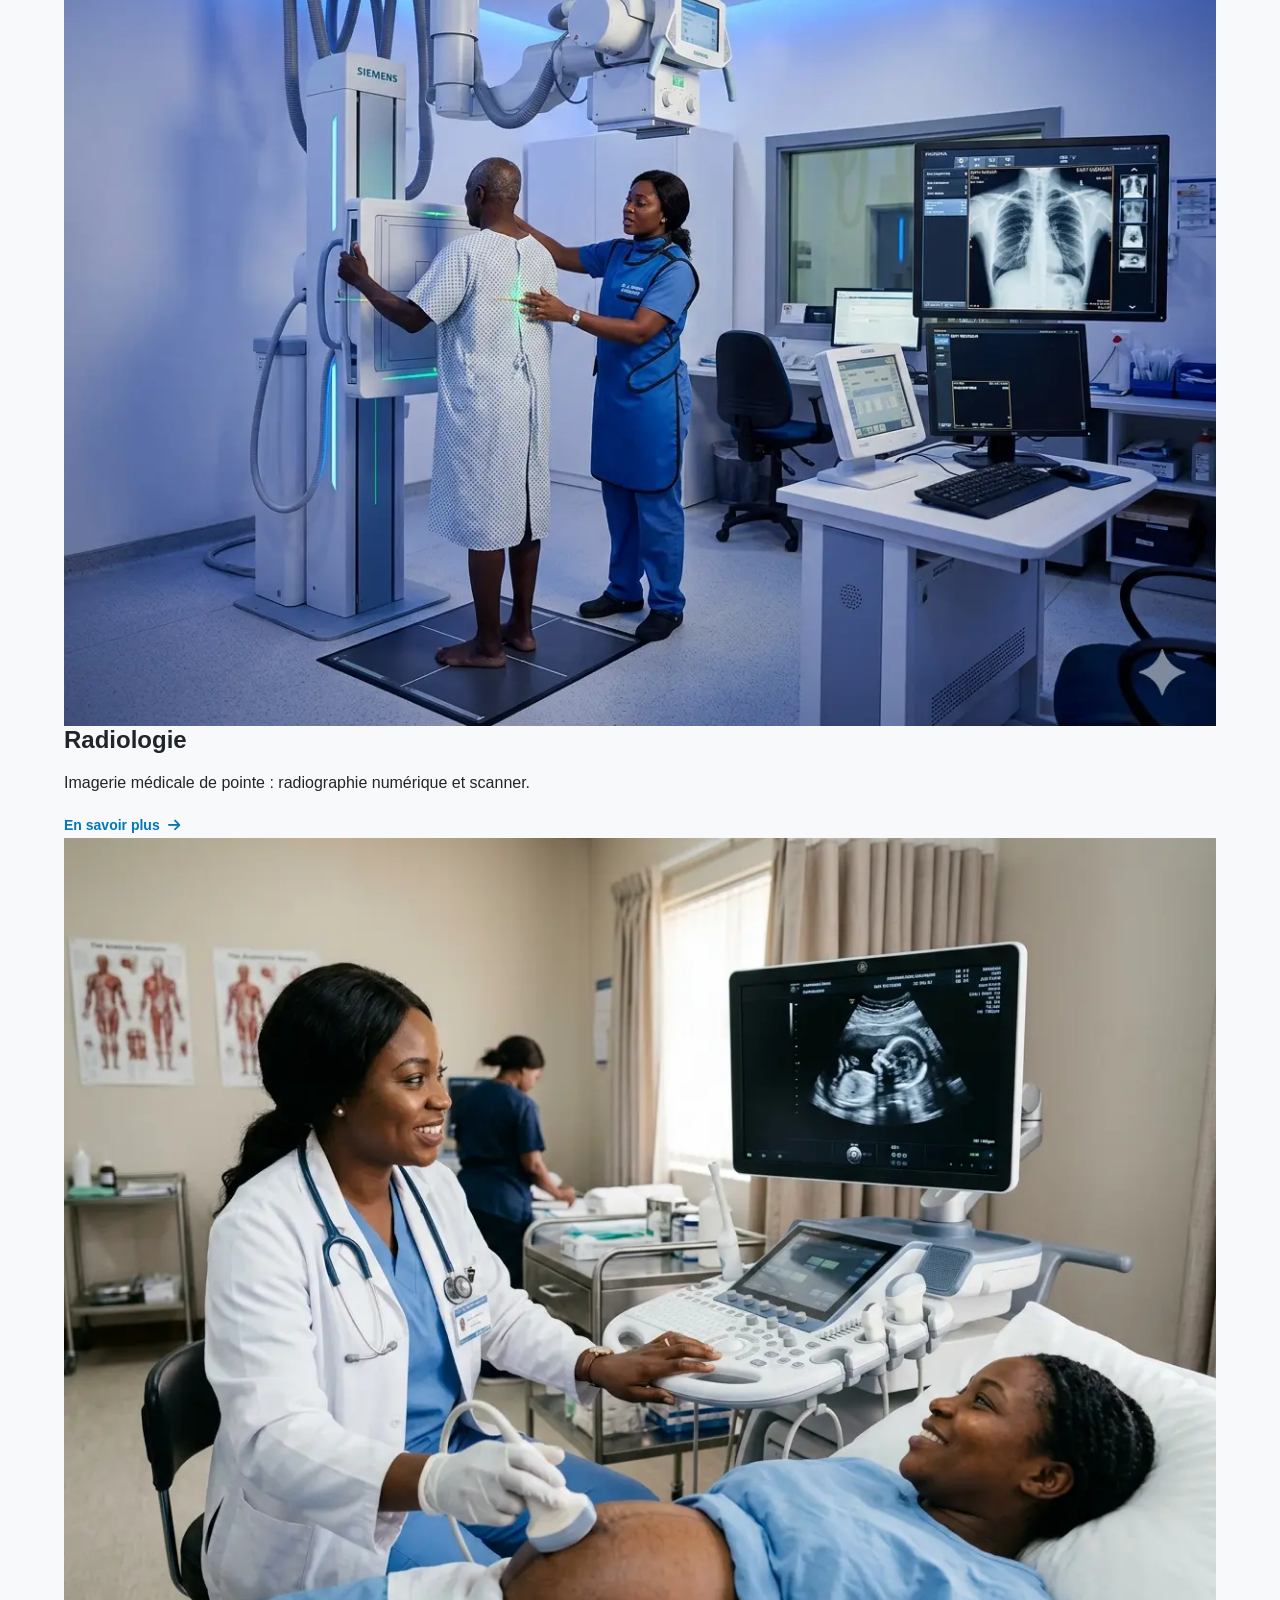
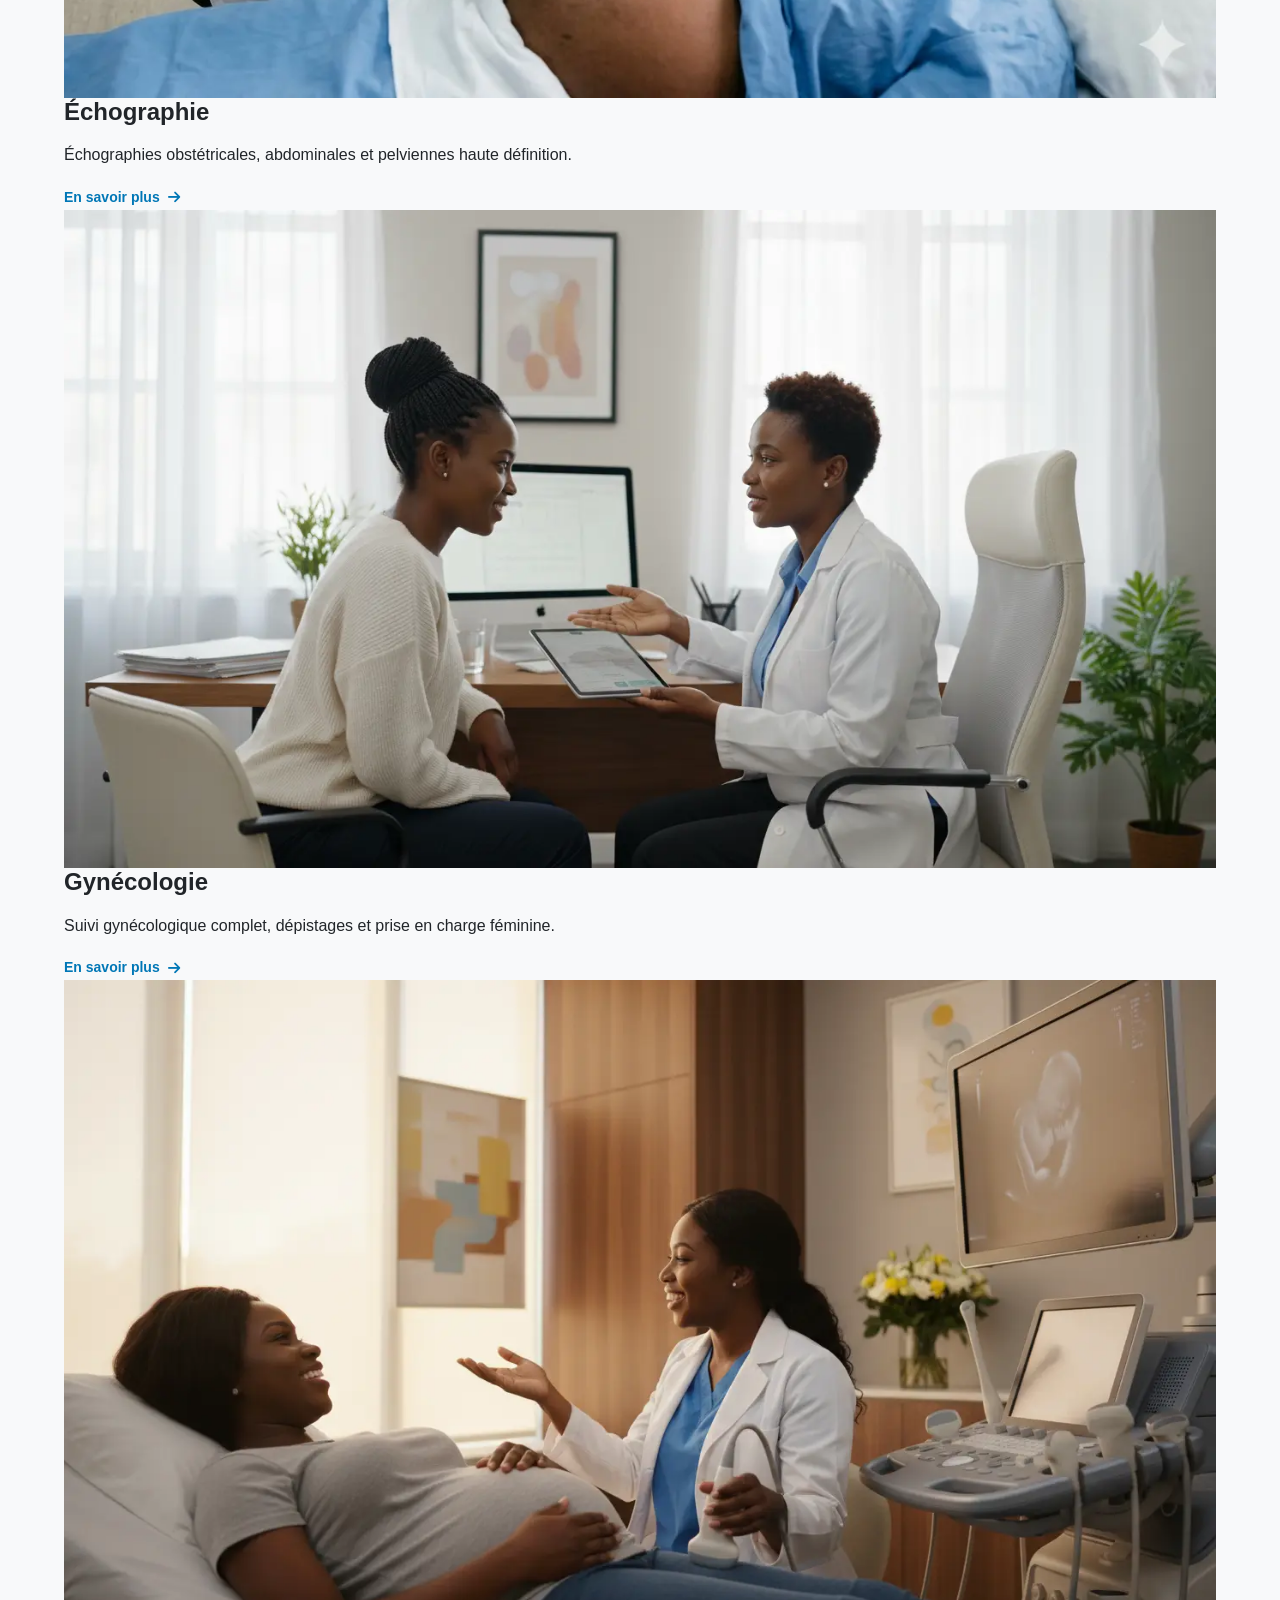
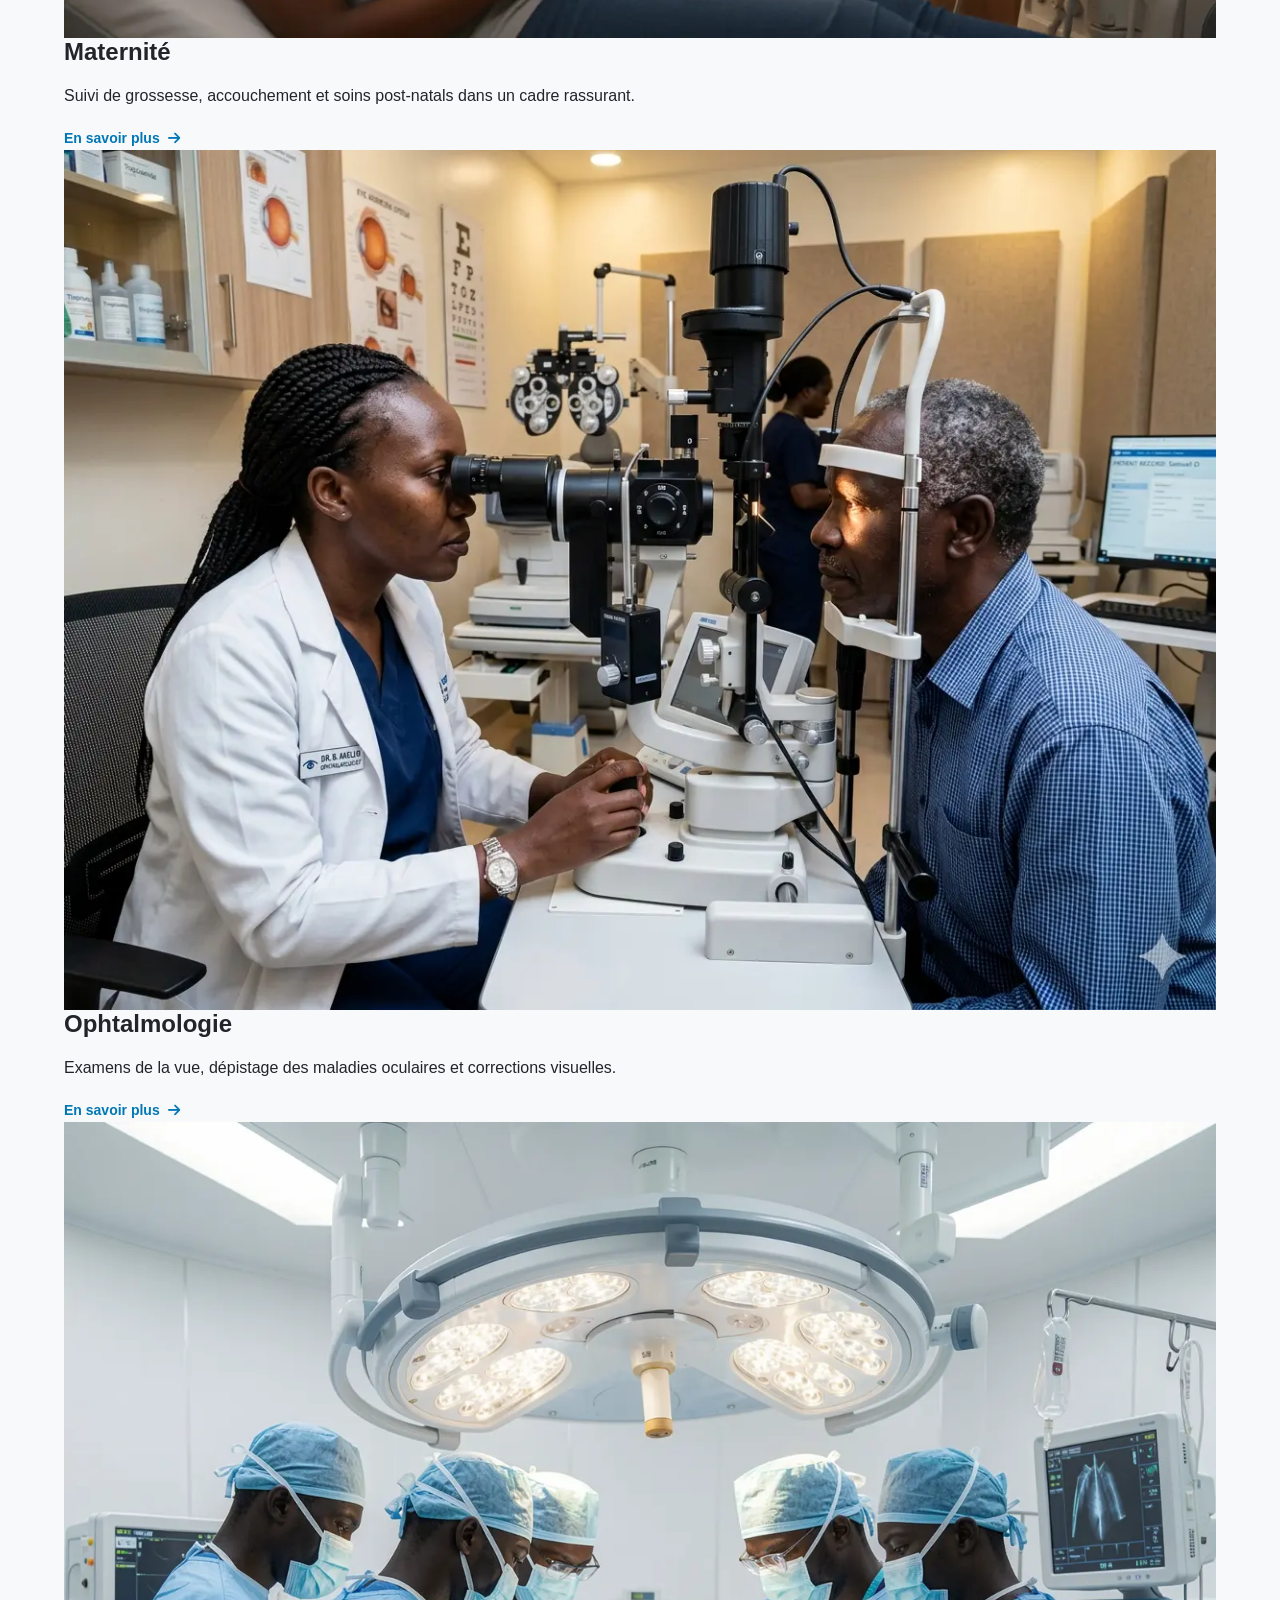
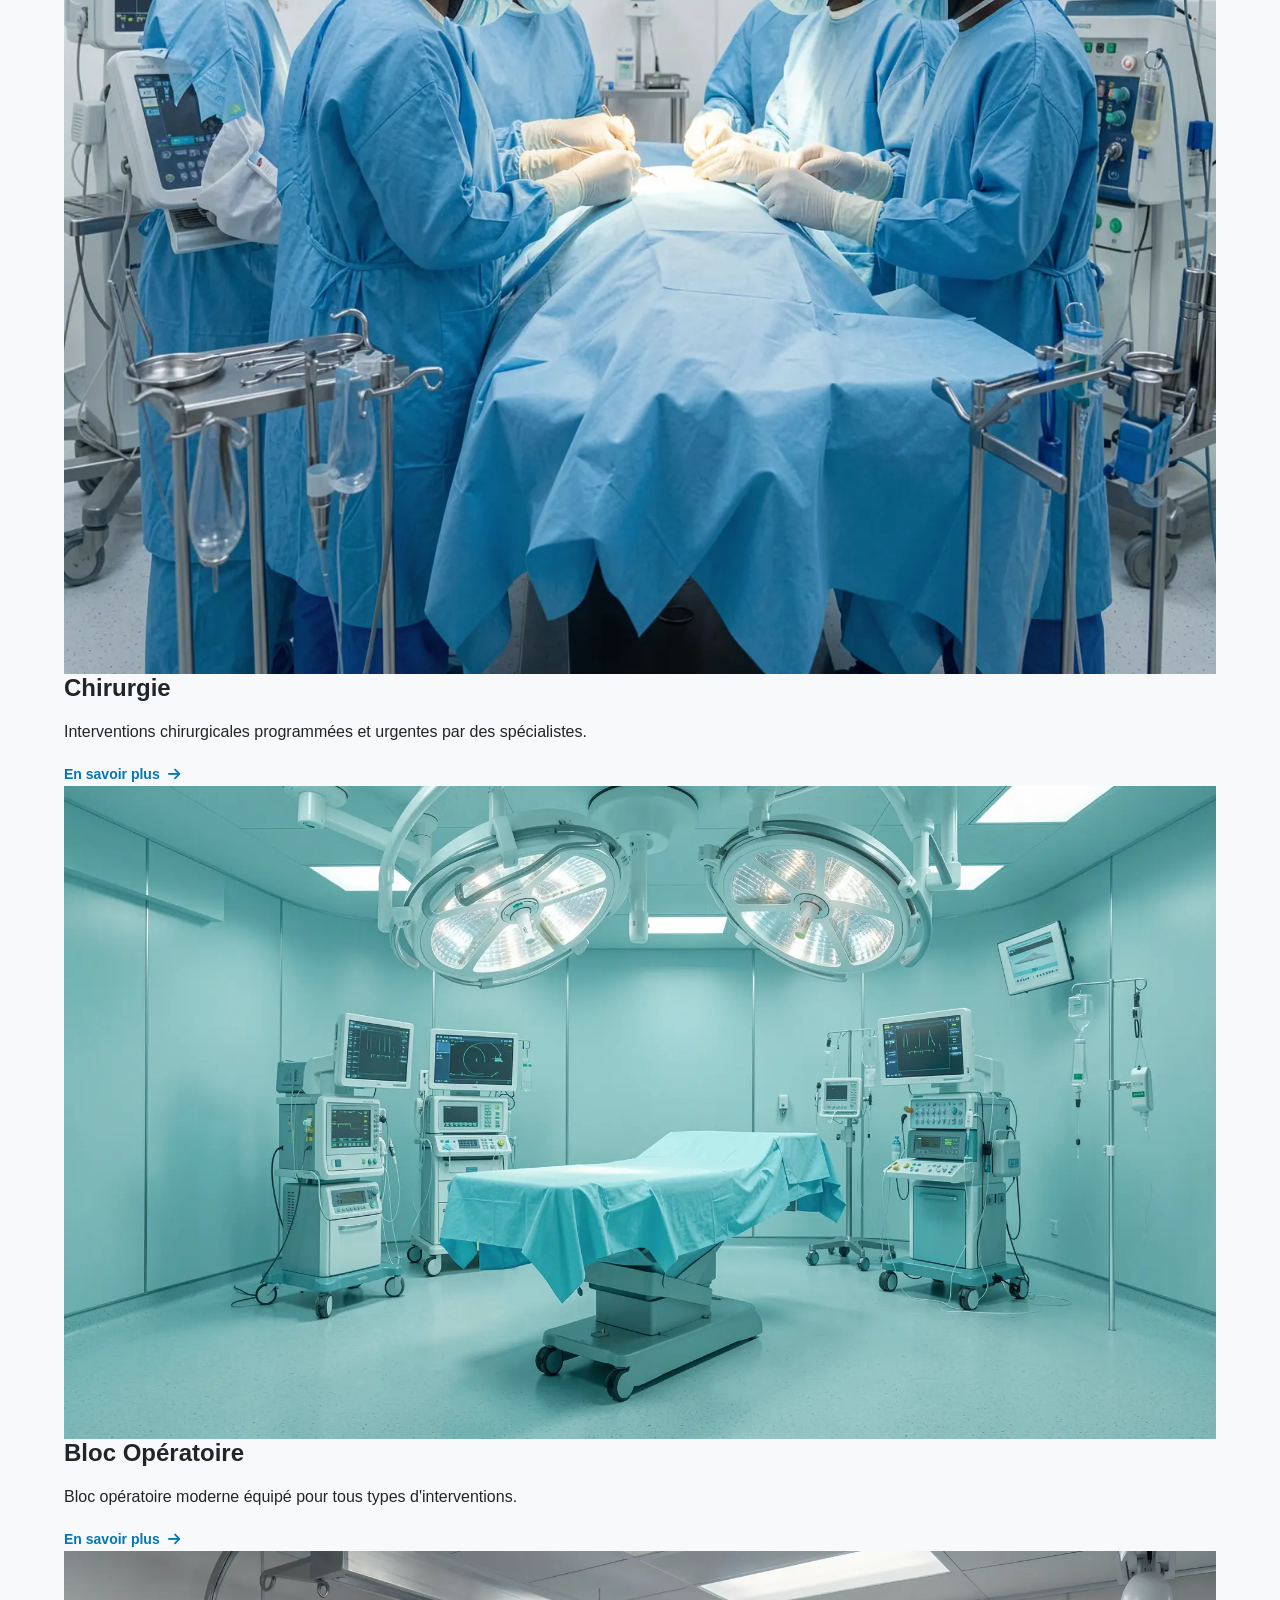
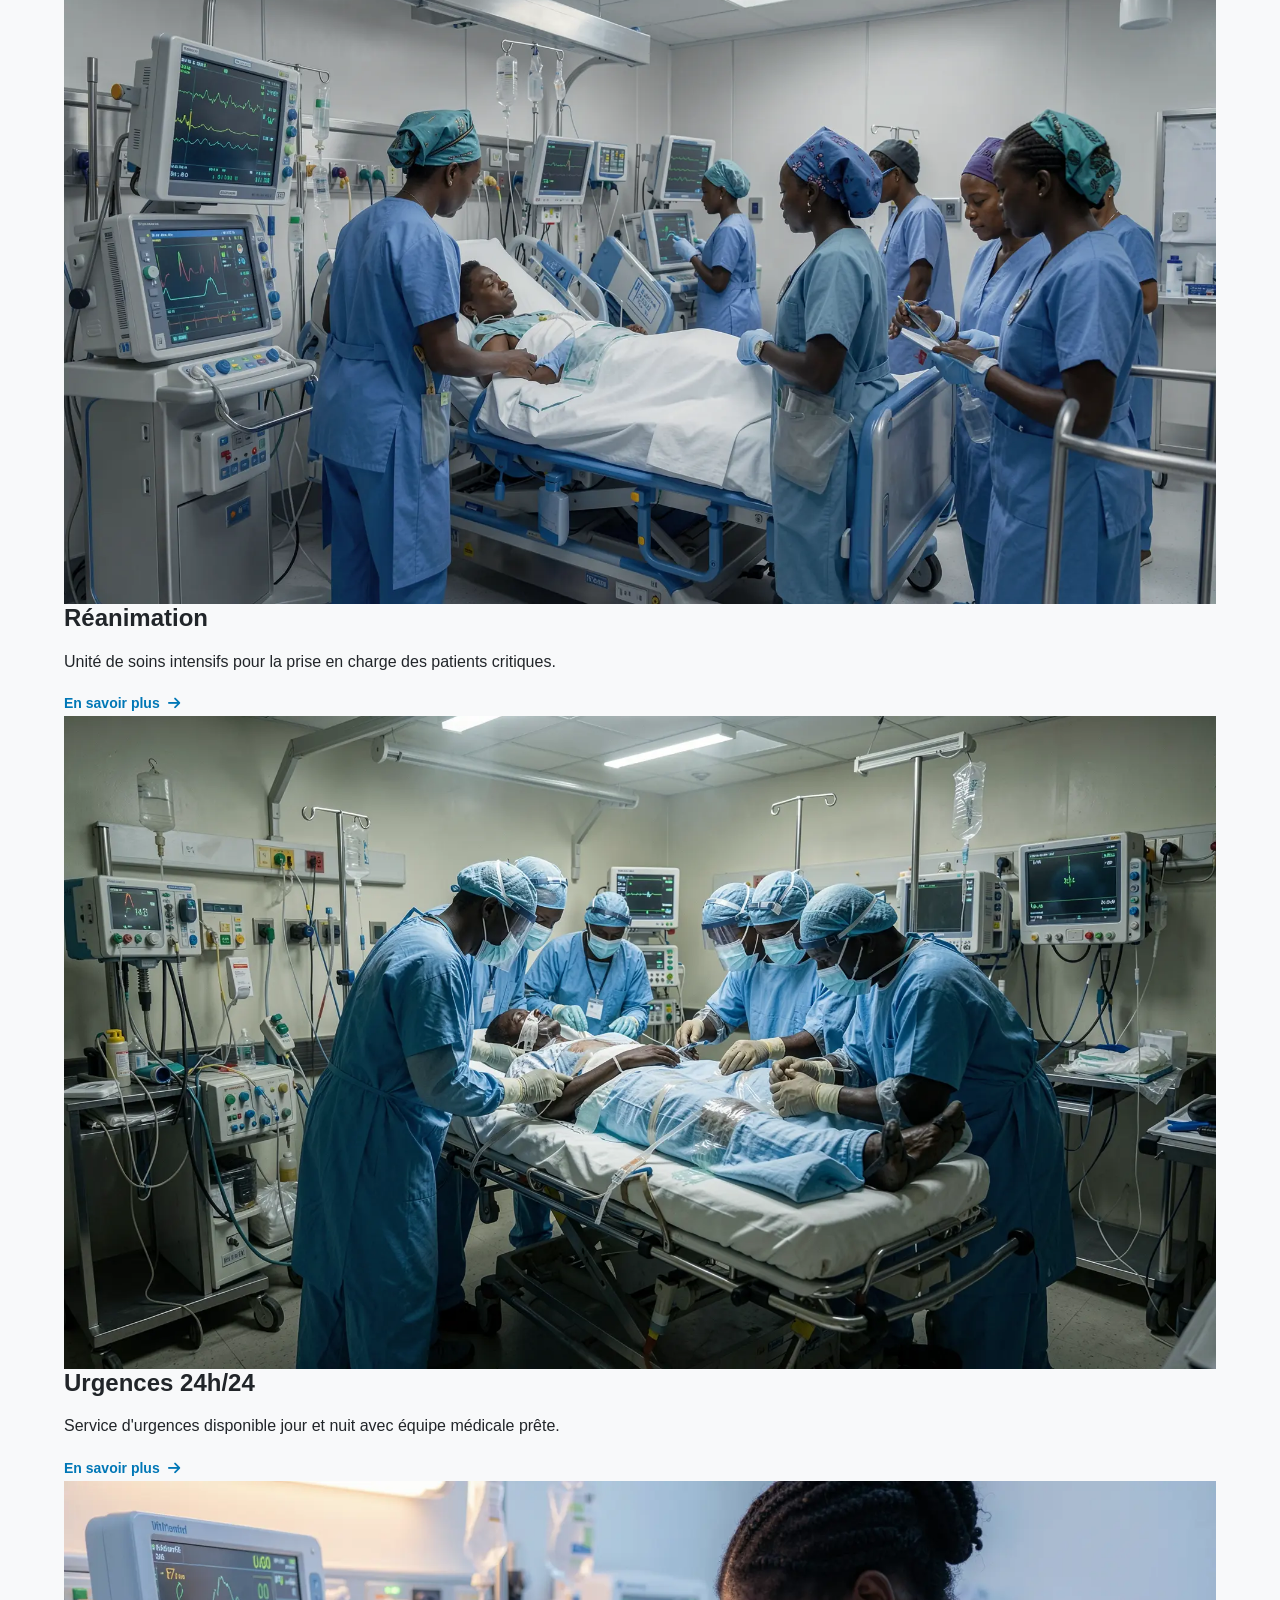
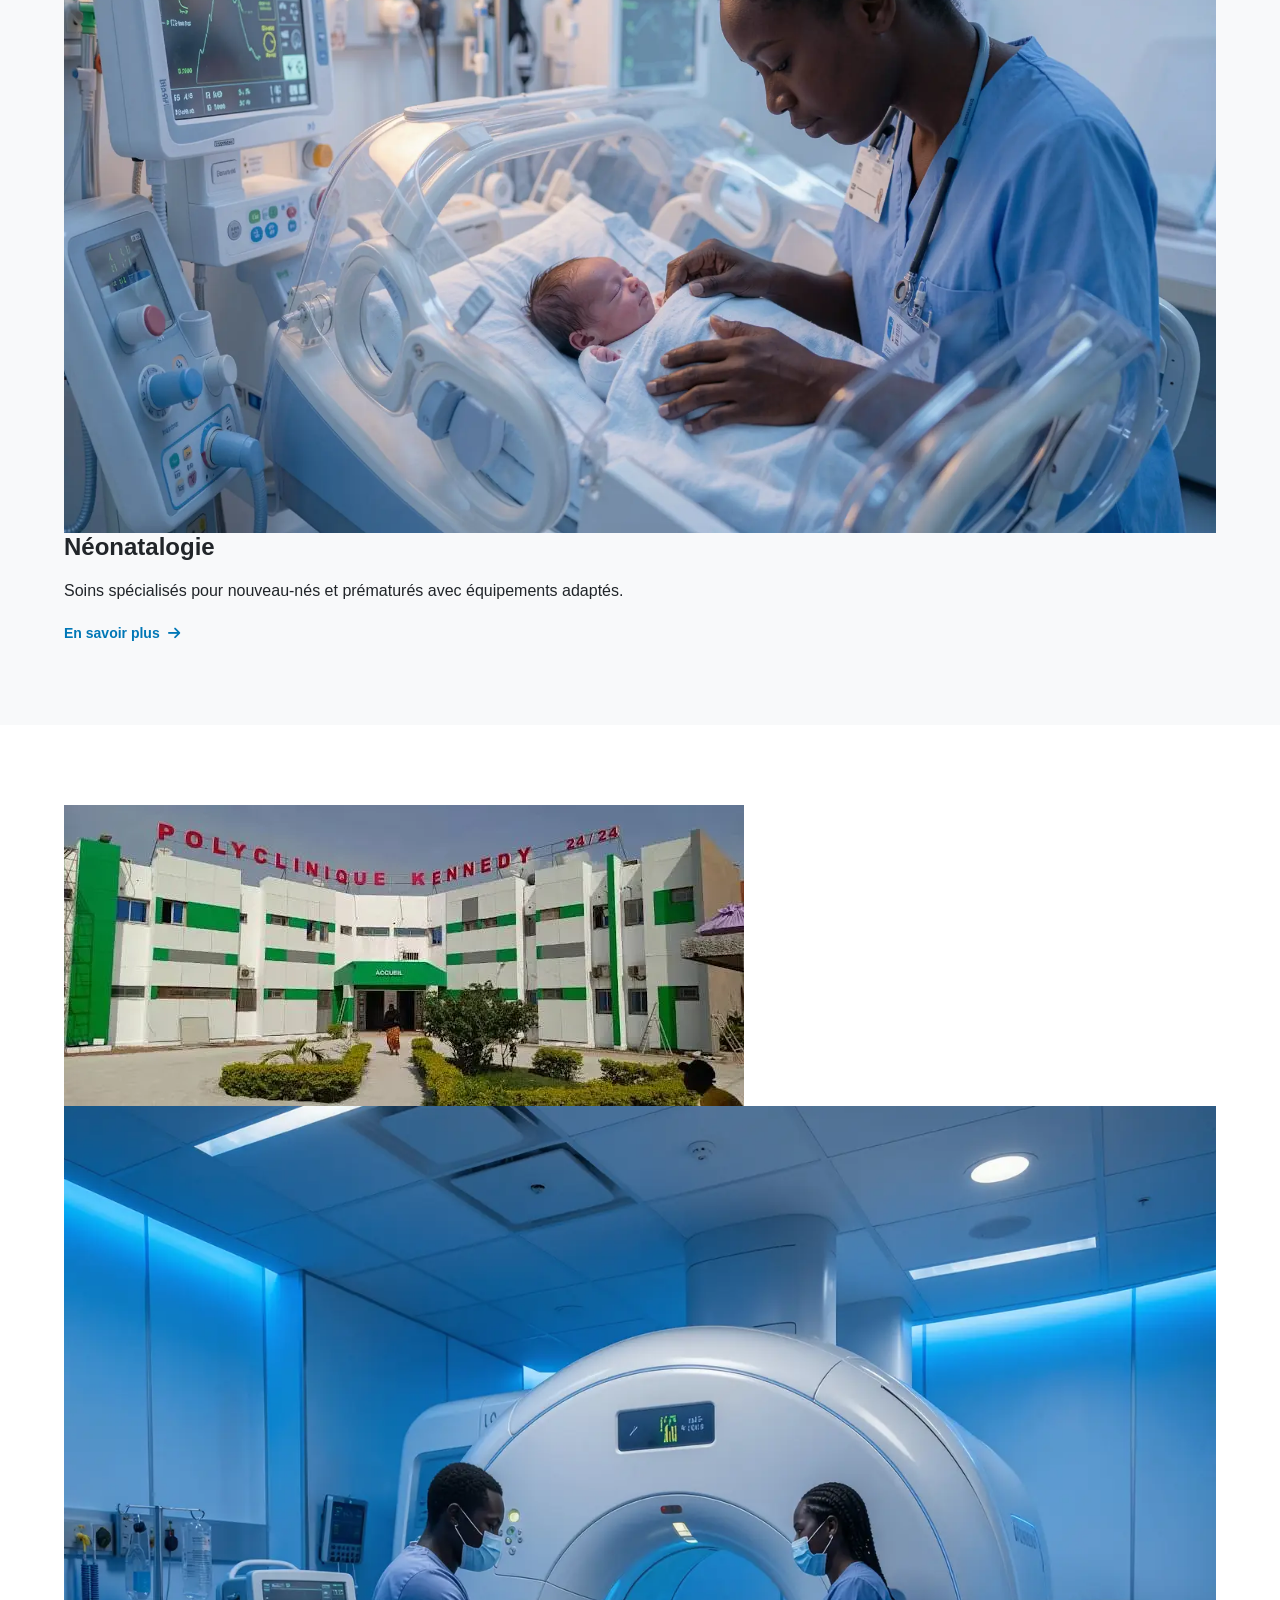
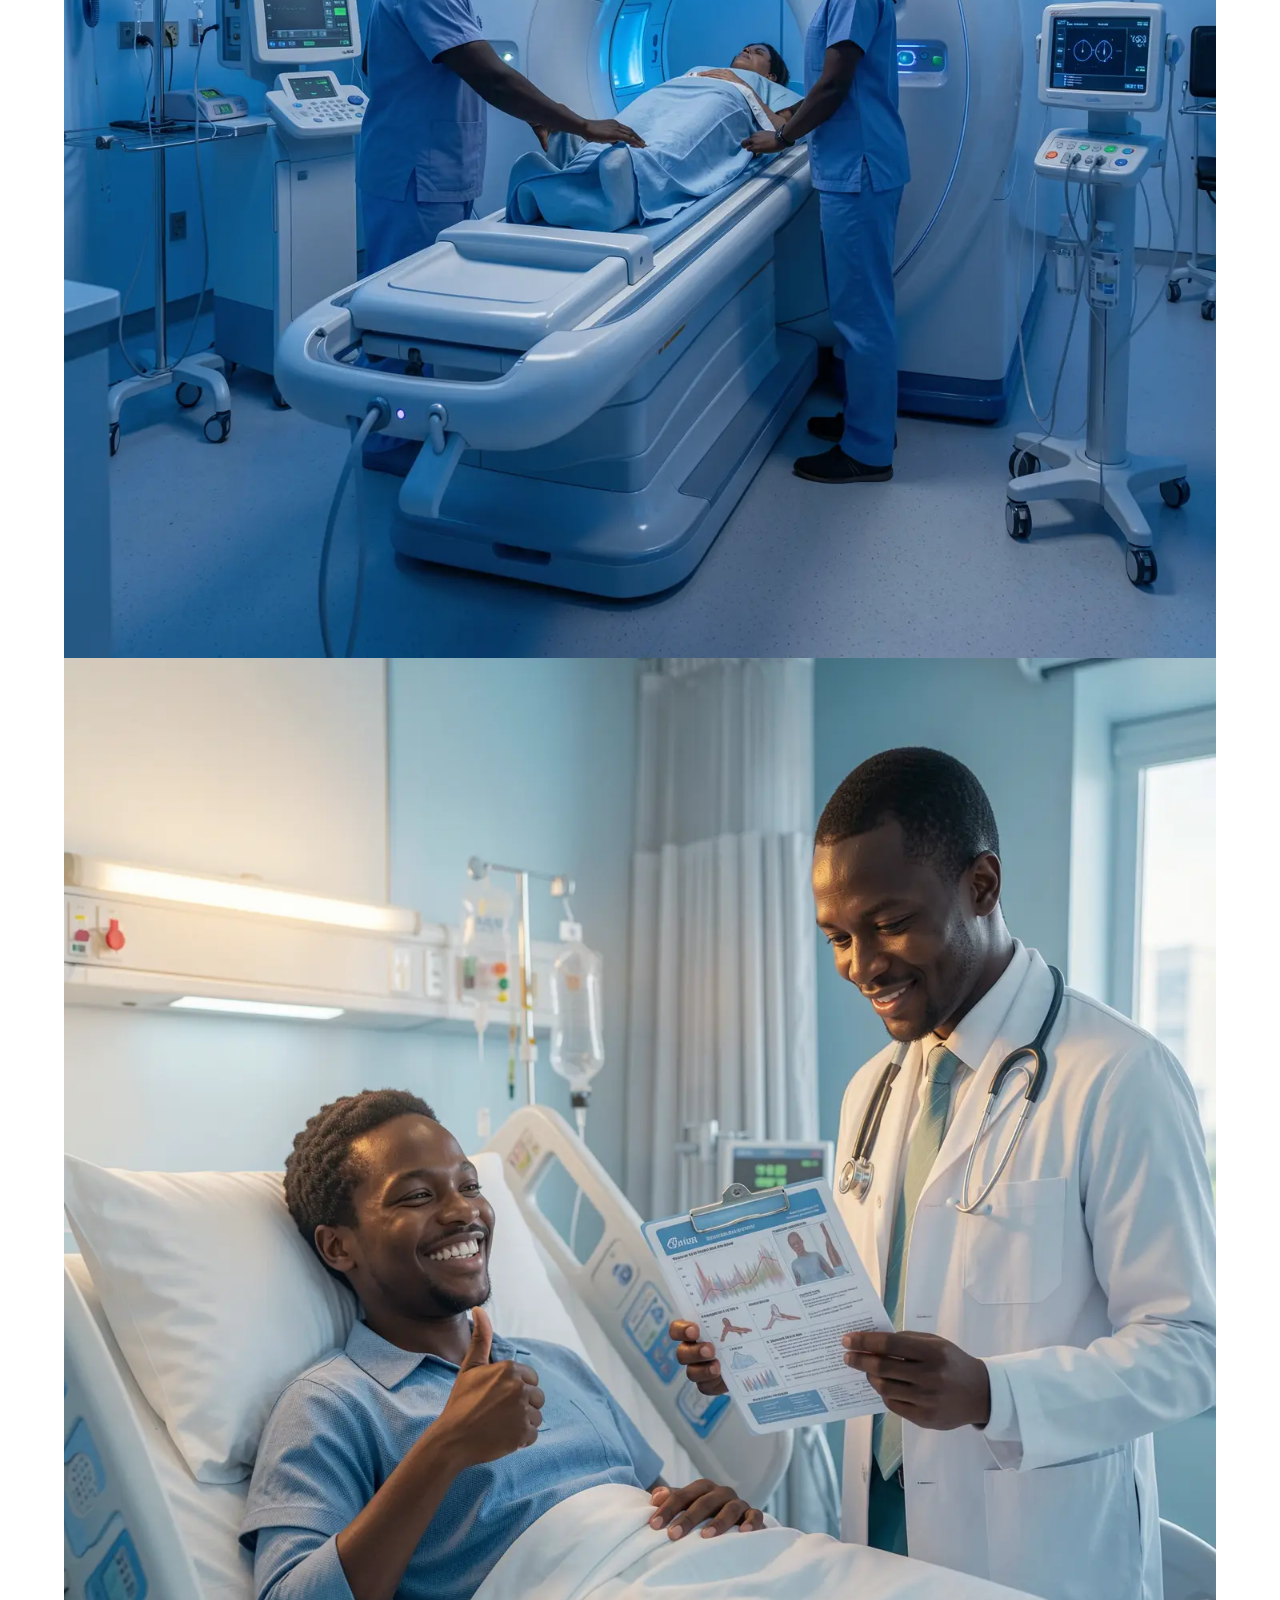
==== commit 3f8b71c4: "Add files via upload" ====
--- a/index.html
+++ b/index.html
@@ -37,7 +37,7 @@
     <!-- Google Fonts -->
     <link rel="preconnect" href="https://fonts.googleapis.com">
     <link rel="preconnect" href="https://fonts.gstatic.com" crossorigin>
-    <link href="https://fonts.googleapis.com/css2?family=Montserrat:wght@600;700&family=Open+Sans:wght@400;600&display=swap" rel="stylesheet">
+    <link href="https://fonts.googleapis.com/css2?family=Inter:wght@400;600;700&display=swap" rel="stylesheet">
     
     <!-- Font Awesome 6.5.1 -->
     <link rel="stylesheet" href="https://cdnjs.cloudflare.com/ajax/libs/font-awesome/6.5.1/css/all.min.css" integrity="sha512-DTOQO9RWCH3ppGqcWaEA1BIZOC6xxalwEsw9c2QQeAIftl+Vegovlnee1c9QX4TctnWMn13TZye+giMm8e2LwA==" crossorigin="anonymous" referrerpolicy="no-referrer">
@@ -644,6 +644,7 @@
                 <!-- Actualité 1 -->
                 <article class="actualite-card">
                     <div class="actualite-image">
+                        <span class="actualite-badge">Équipement</span>
                         <picture>
                             <source srcset="images/actualites/nouveau-scanner.webp" type="image/webp">
                             <img src="images/actualites/nouveau-scanner.jpg" alt="Nouveau scanner" loading="lazy">
@@ -656,10 +657,11 @@
                         <a href="#" class="actualite-link">Lire la suite <i class="fa-solid fa-arrow-right"></i></a>
                     </div>
                 </article>
-                
+
                 <!-- Actualité 2 -->
                 <article class="actualite-card">
                     <div class="actualite-image">
+                        <span class="actualite-badge badge-green">Prévention</span>
                         <picture>
                             <source srcset="images/actualites/journee-depistage.webp" type="image/webp">
                             <img src="images/actualites/journee-depistage.jpg" alt="Journée de dépistage" loading="lazy">
@@ -672,10 +674,11 @@
                         <a href="#" class="actualite-link">Lire la suite <i class="fa-solid fa-arrow-right"></i></a>
                     </div>
                 </article>
-                
+
                 <!-- Actualité 3 -->
                 <article class="actualite-card">
                     <div class="actualite-image">
+                        <span class="actualite-badge">Actualité</span>
                         <picture>
                             <source srcset="images/actualites/nouveau-pediatre.webp" type="image/webp">
                             <img src="images/actualites/nouveau-pediatre.jpg" alt="Nouveau pédiatre" loading="lazy">
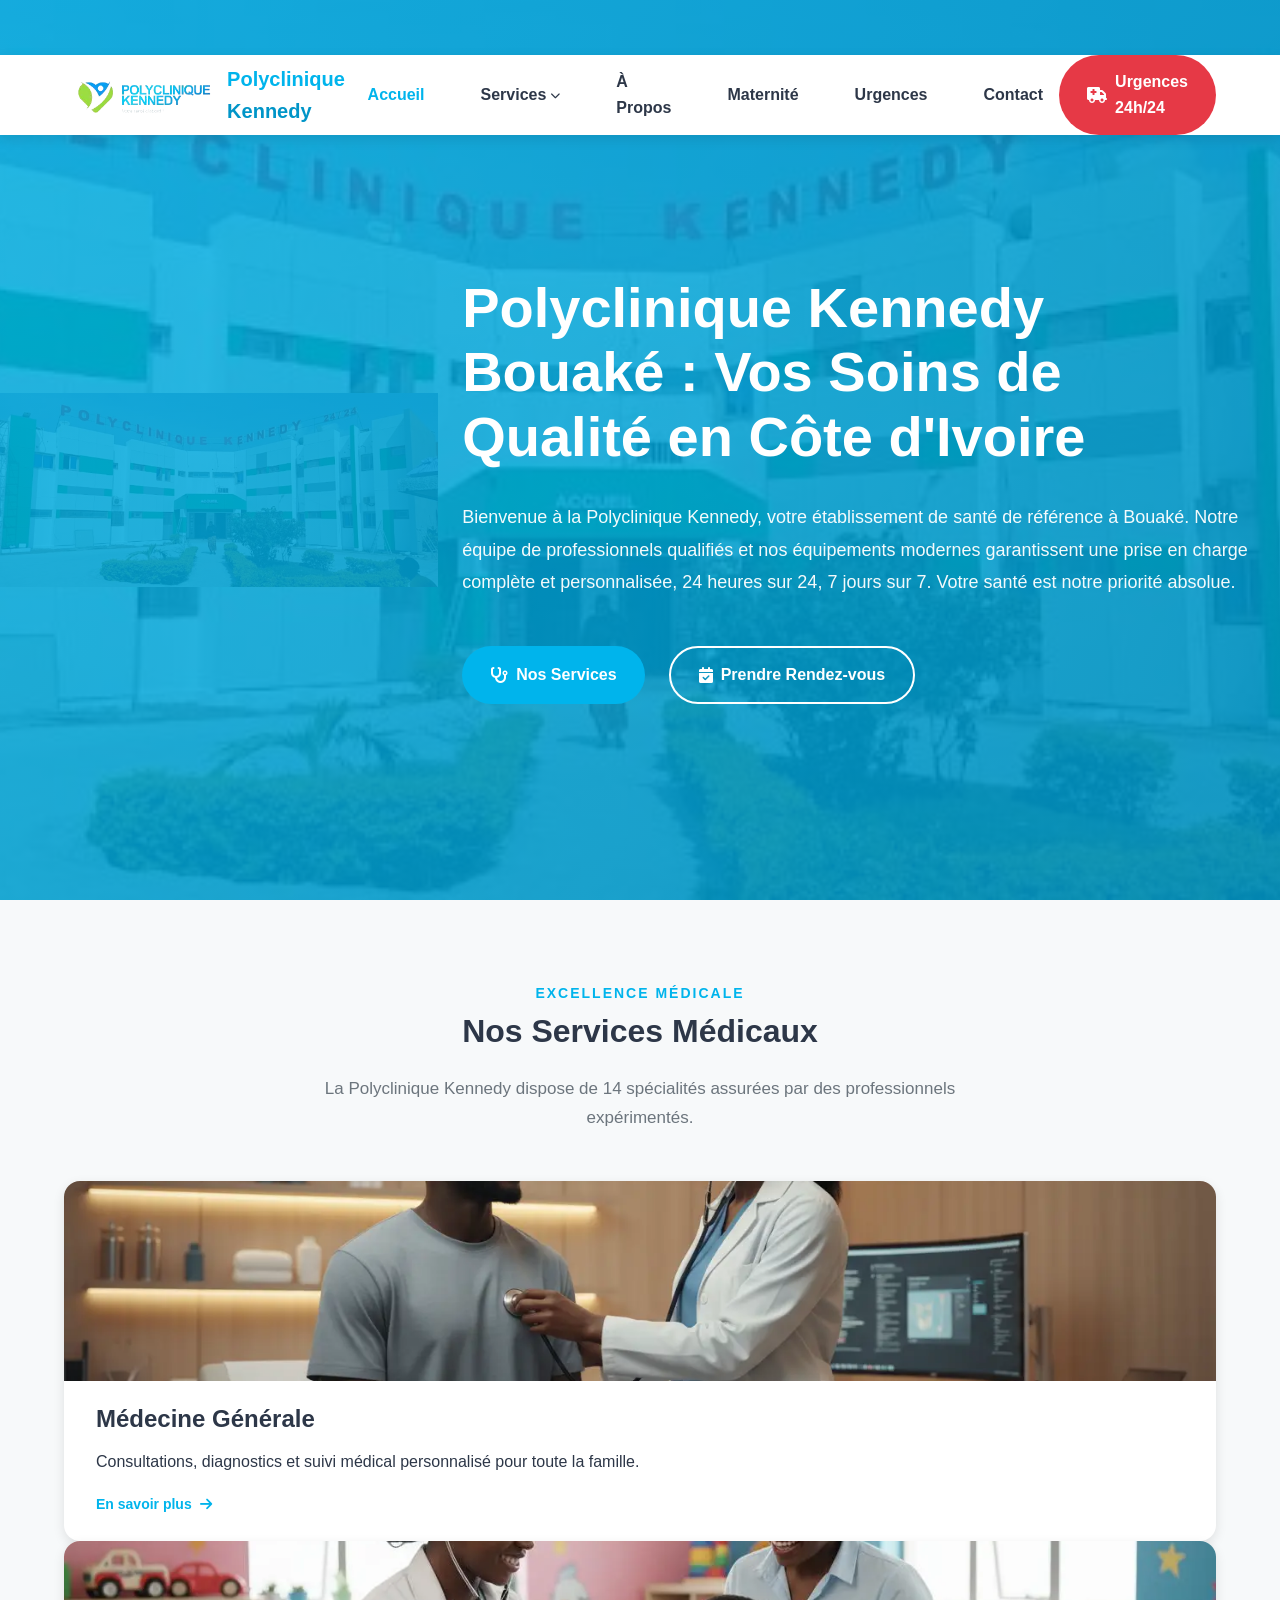
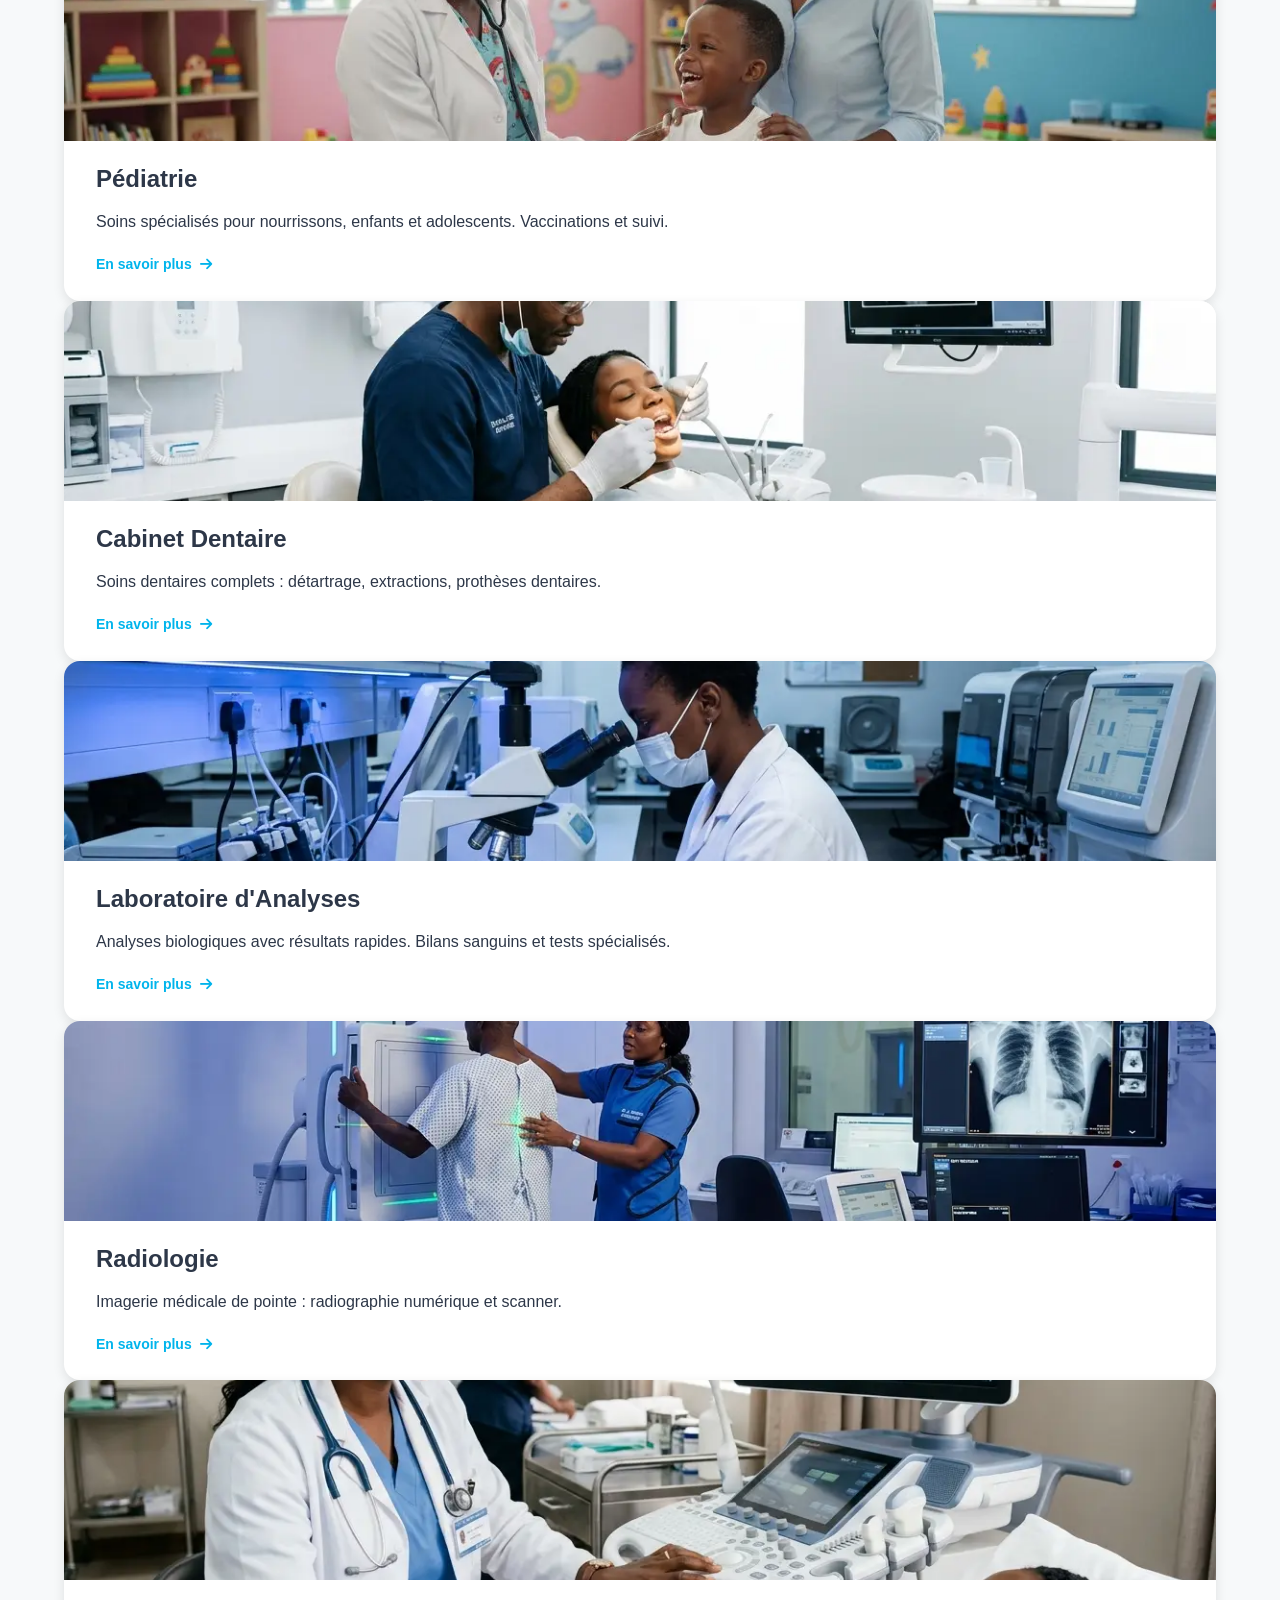
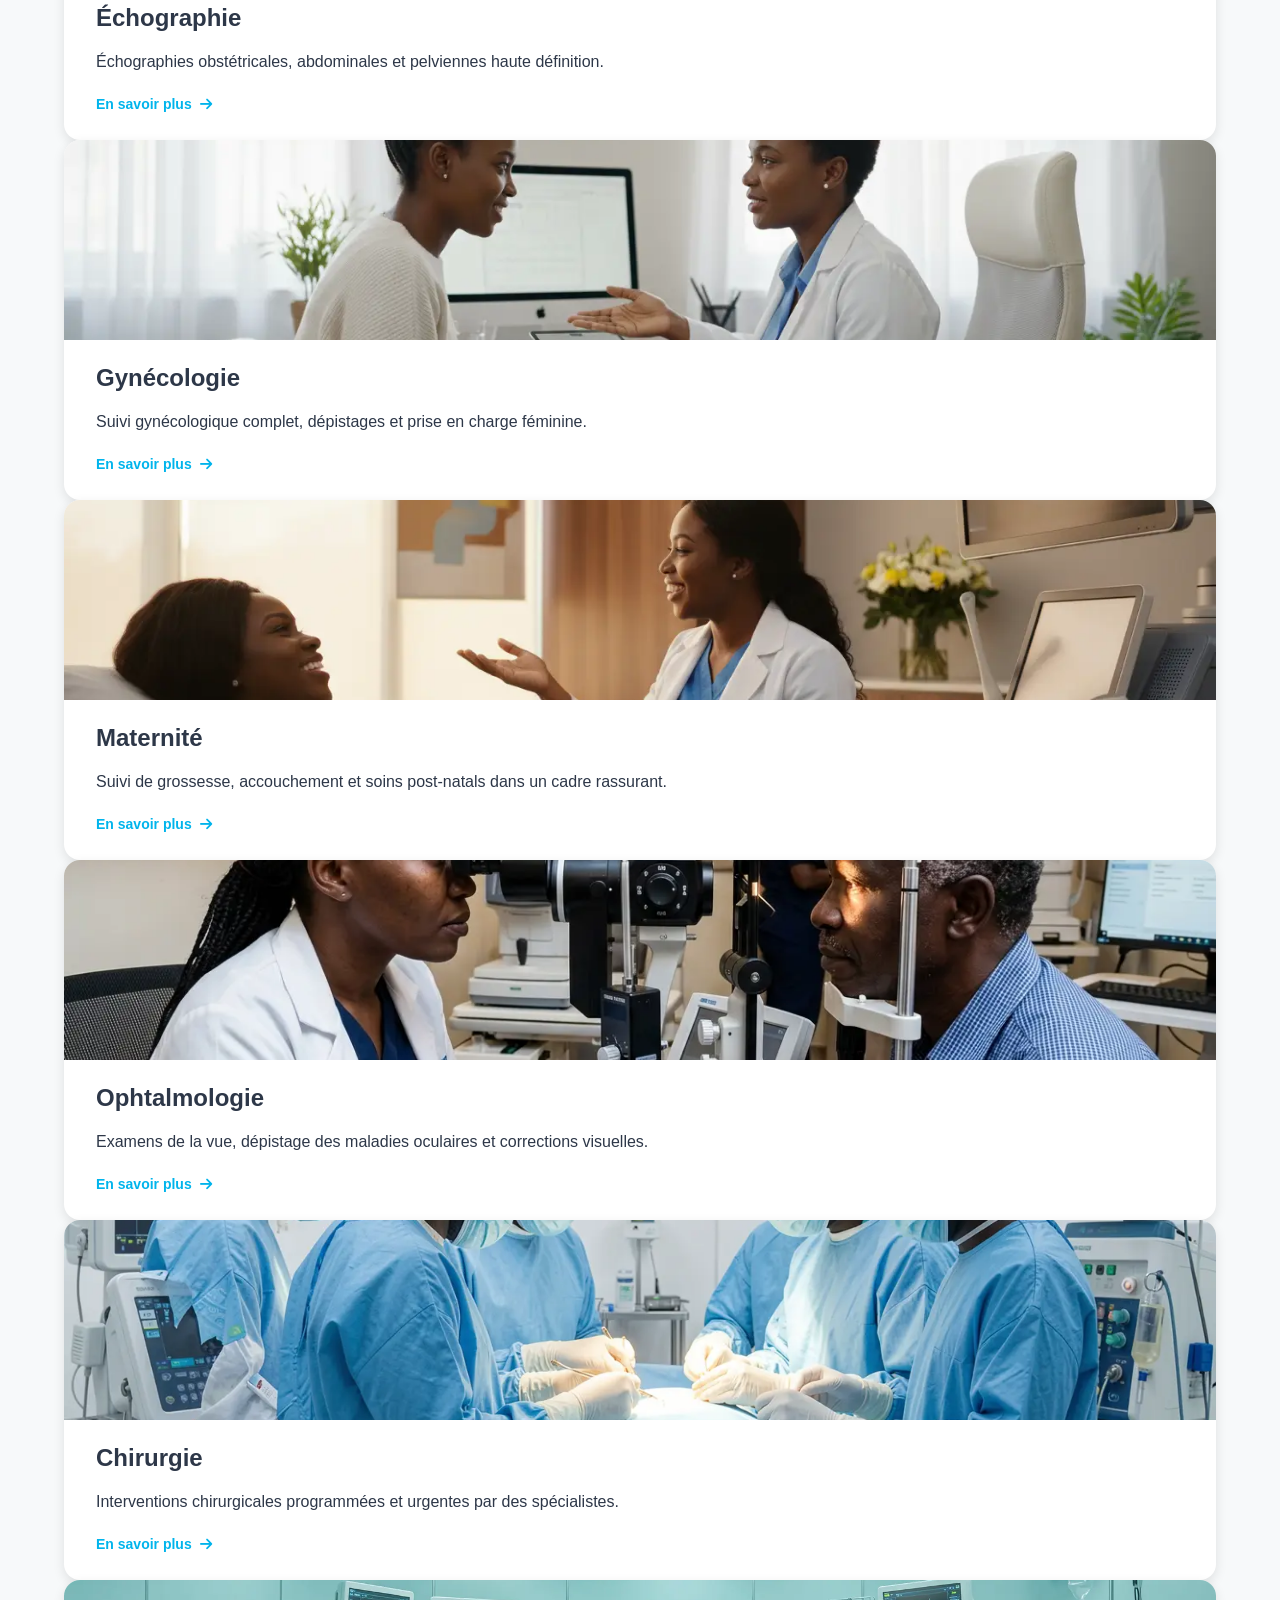
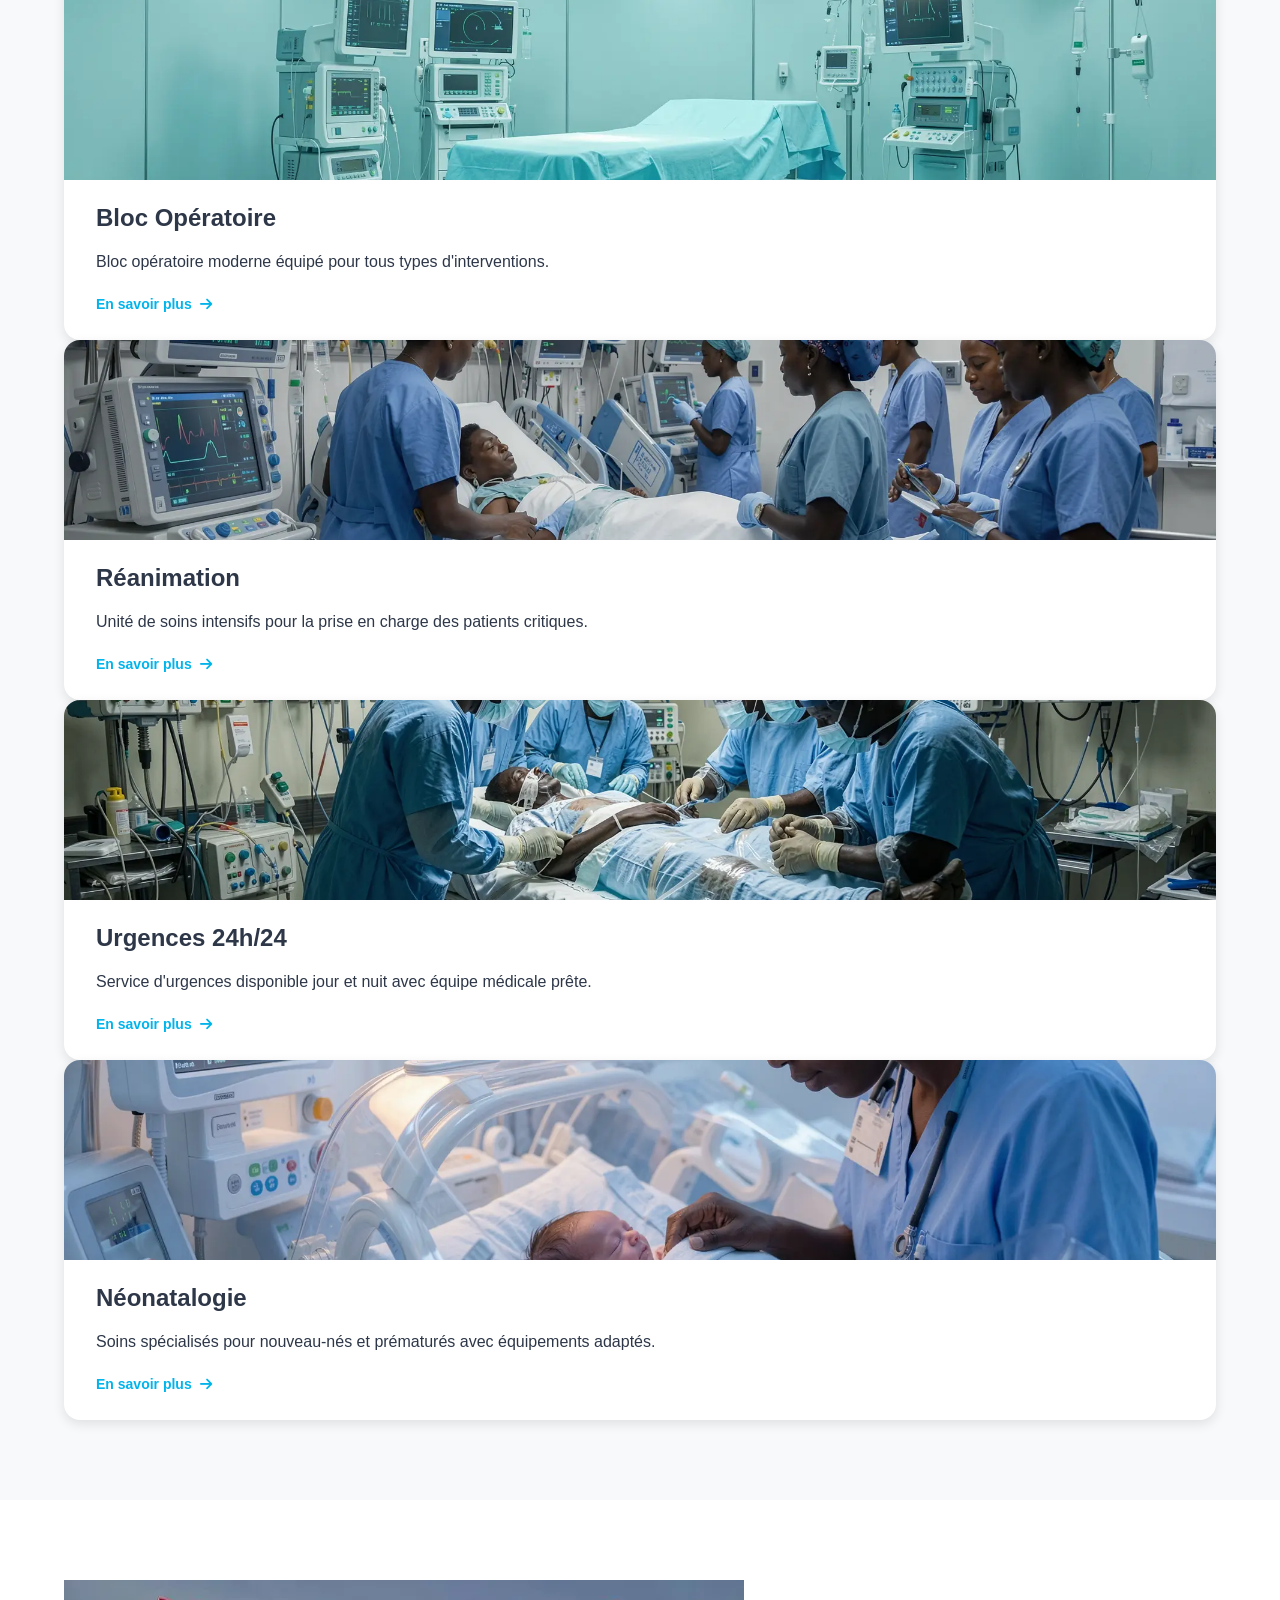
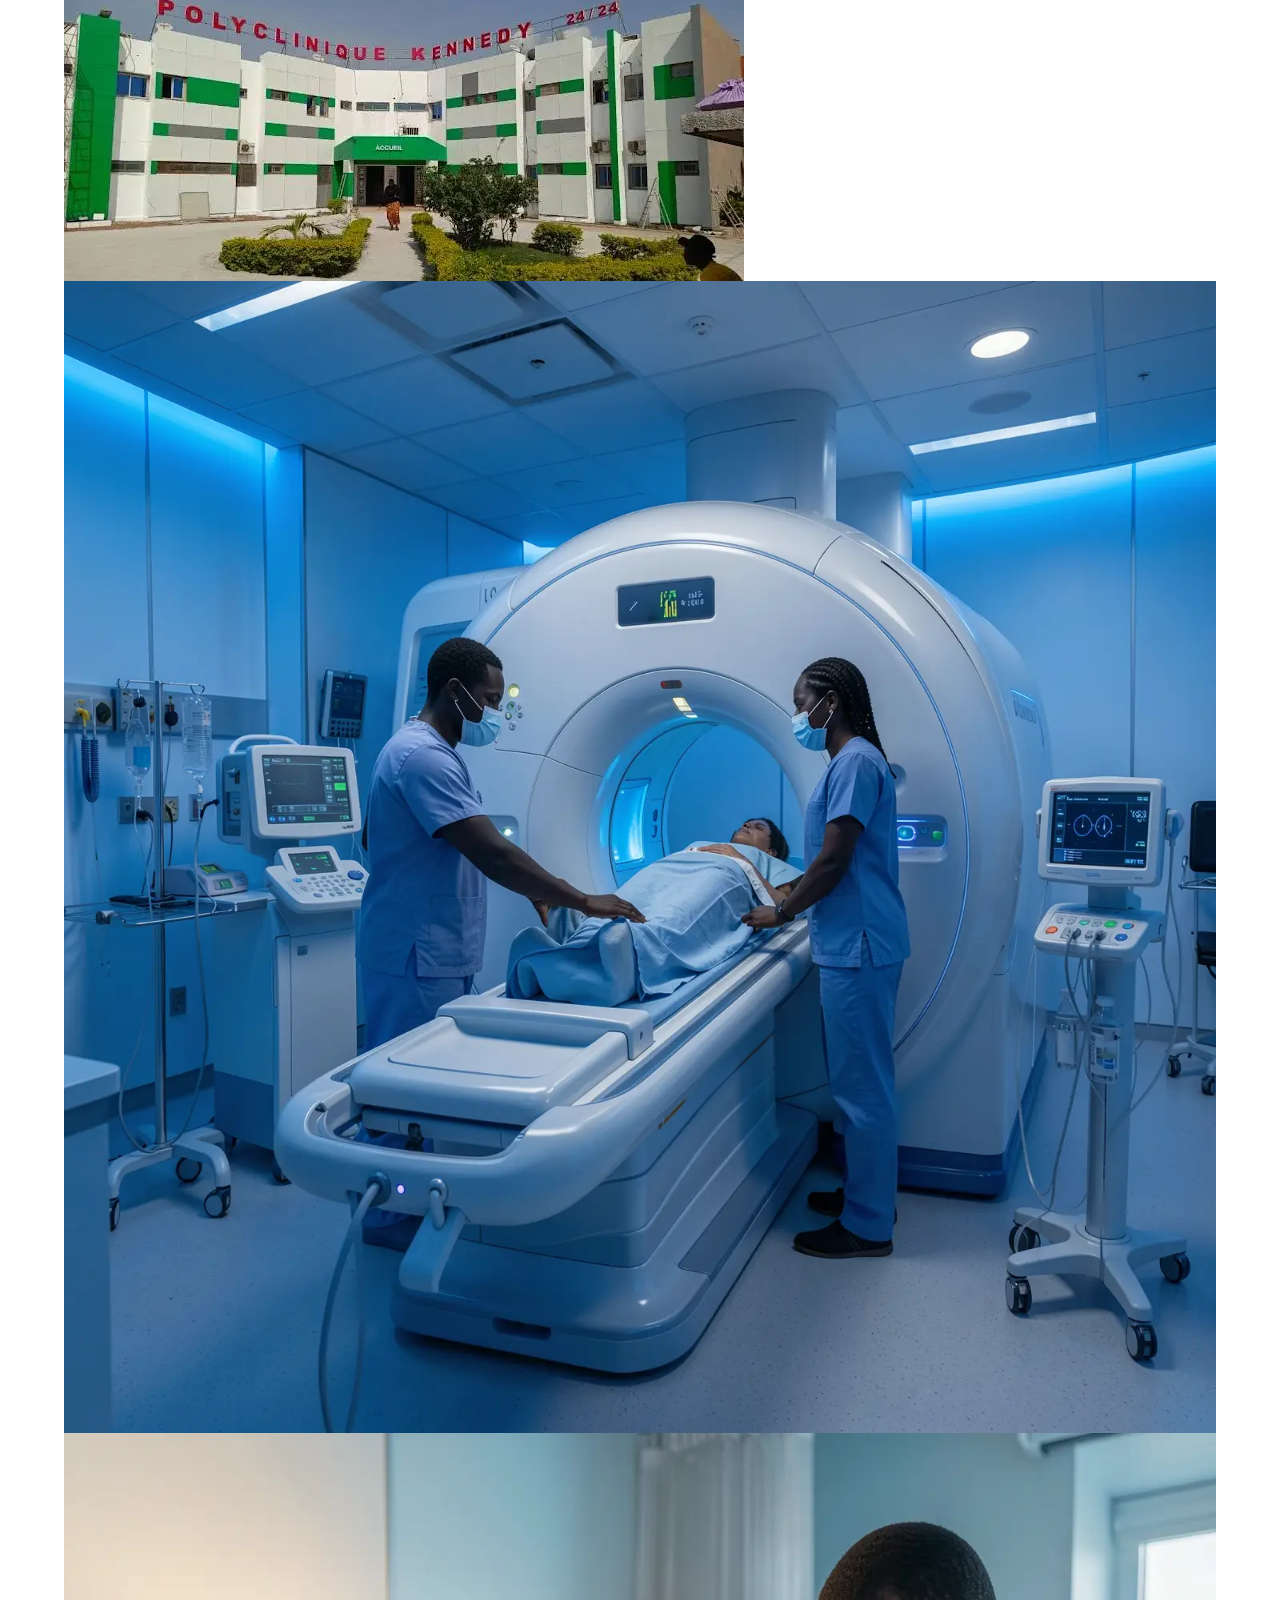
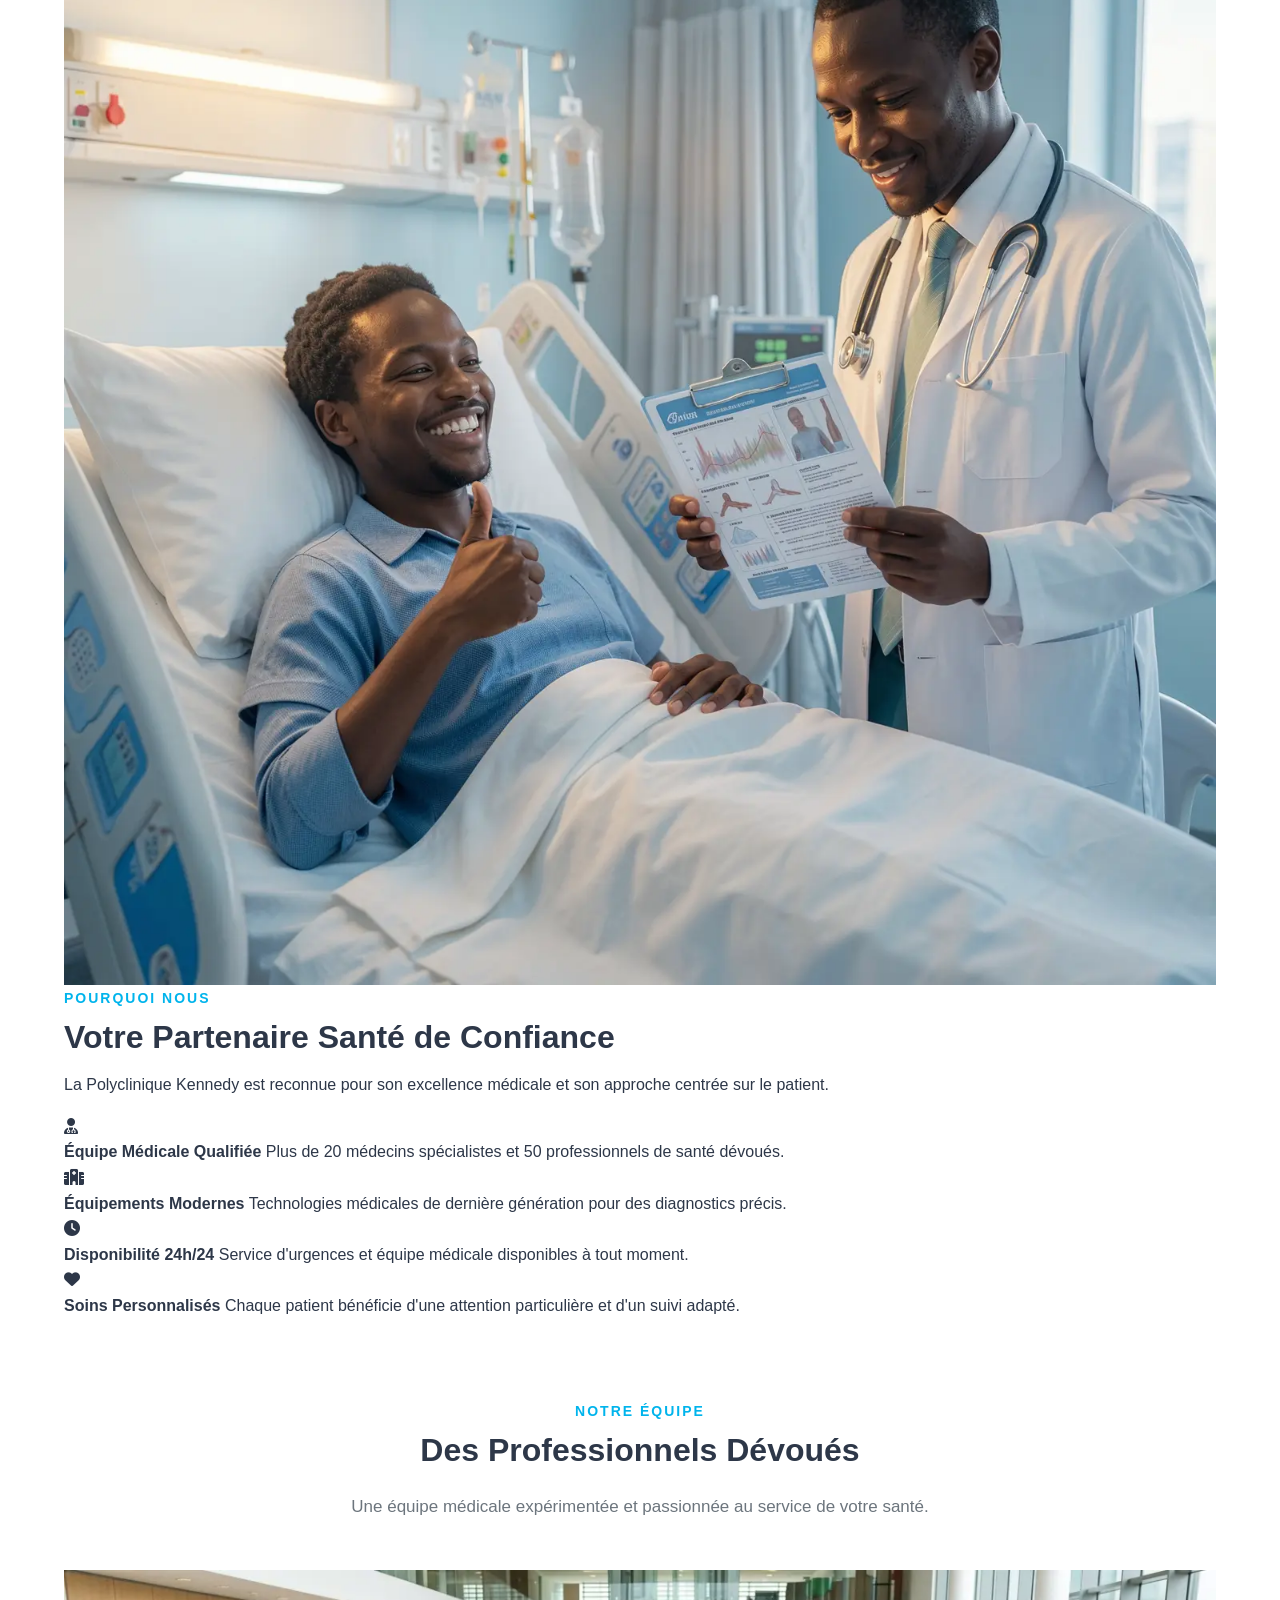
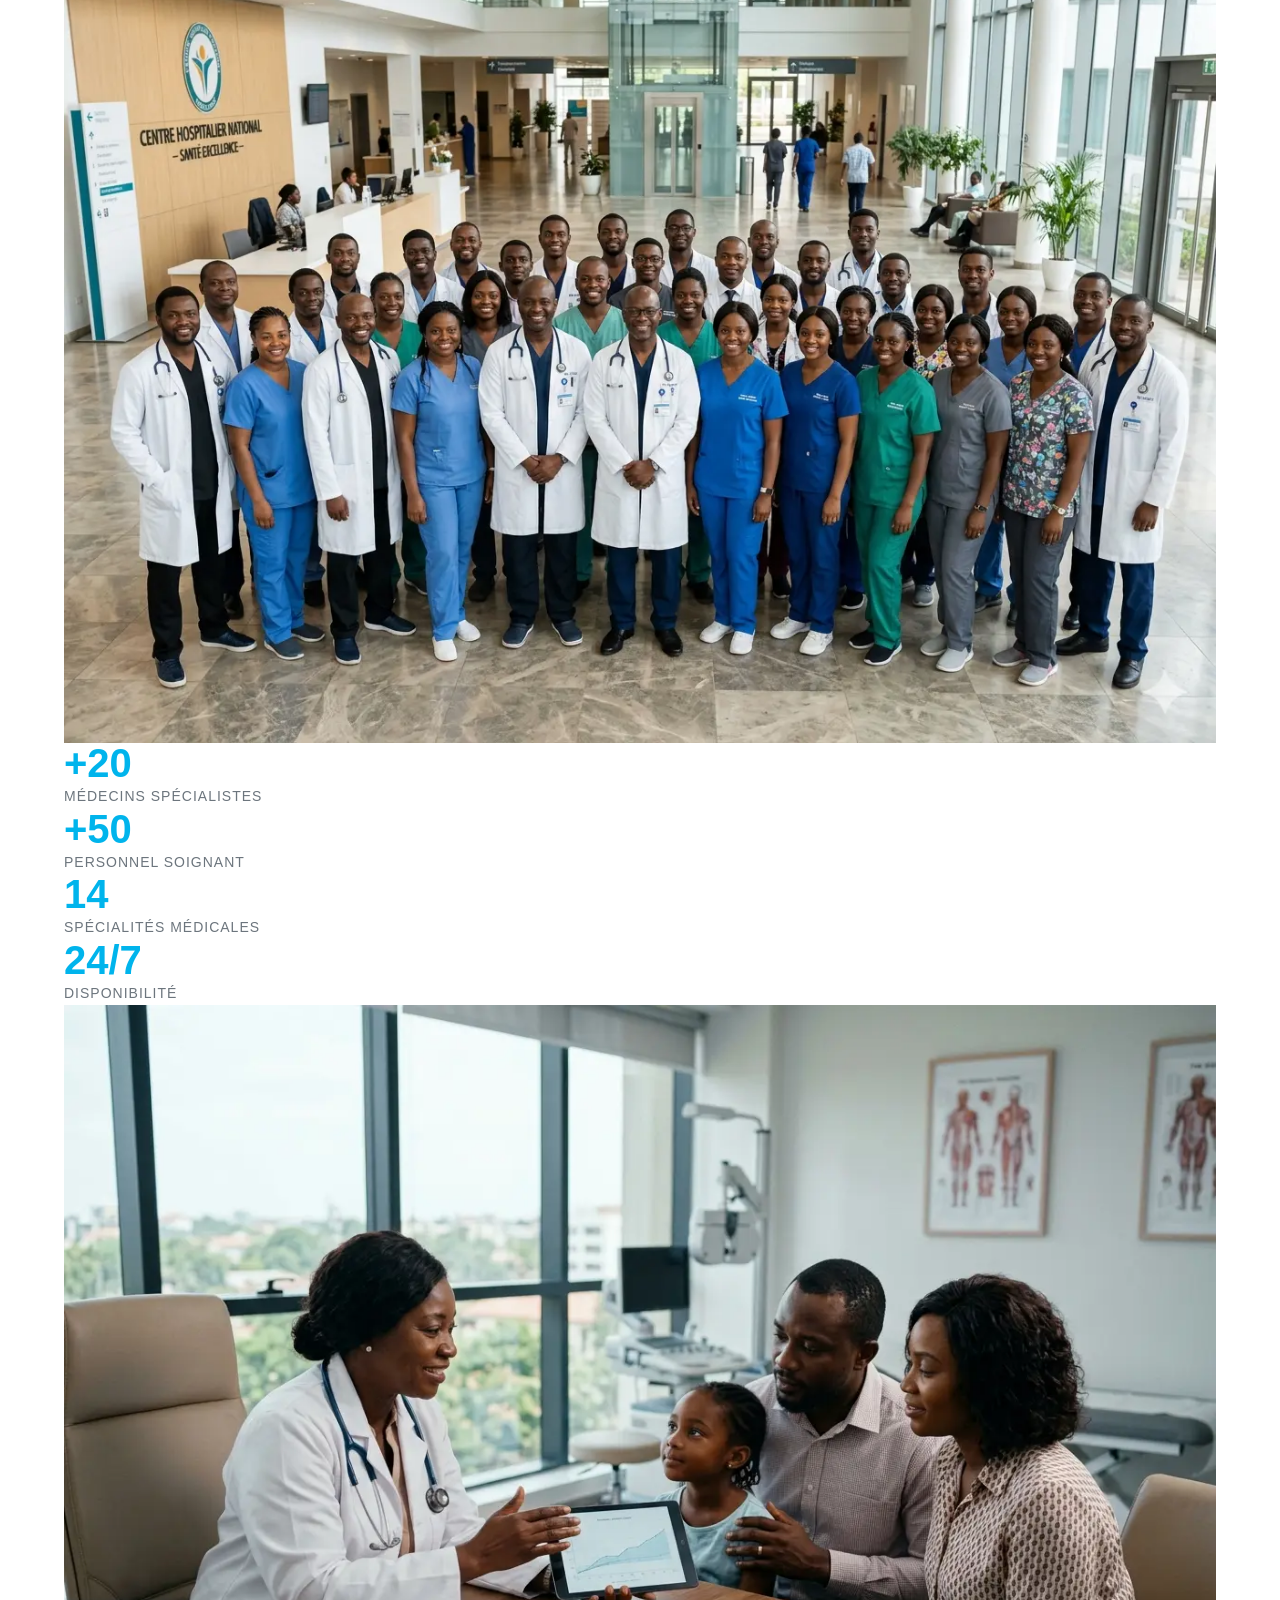
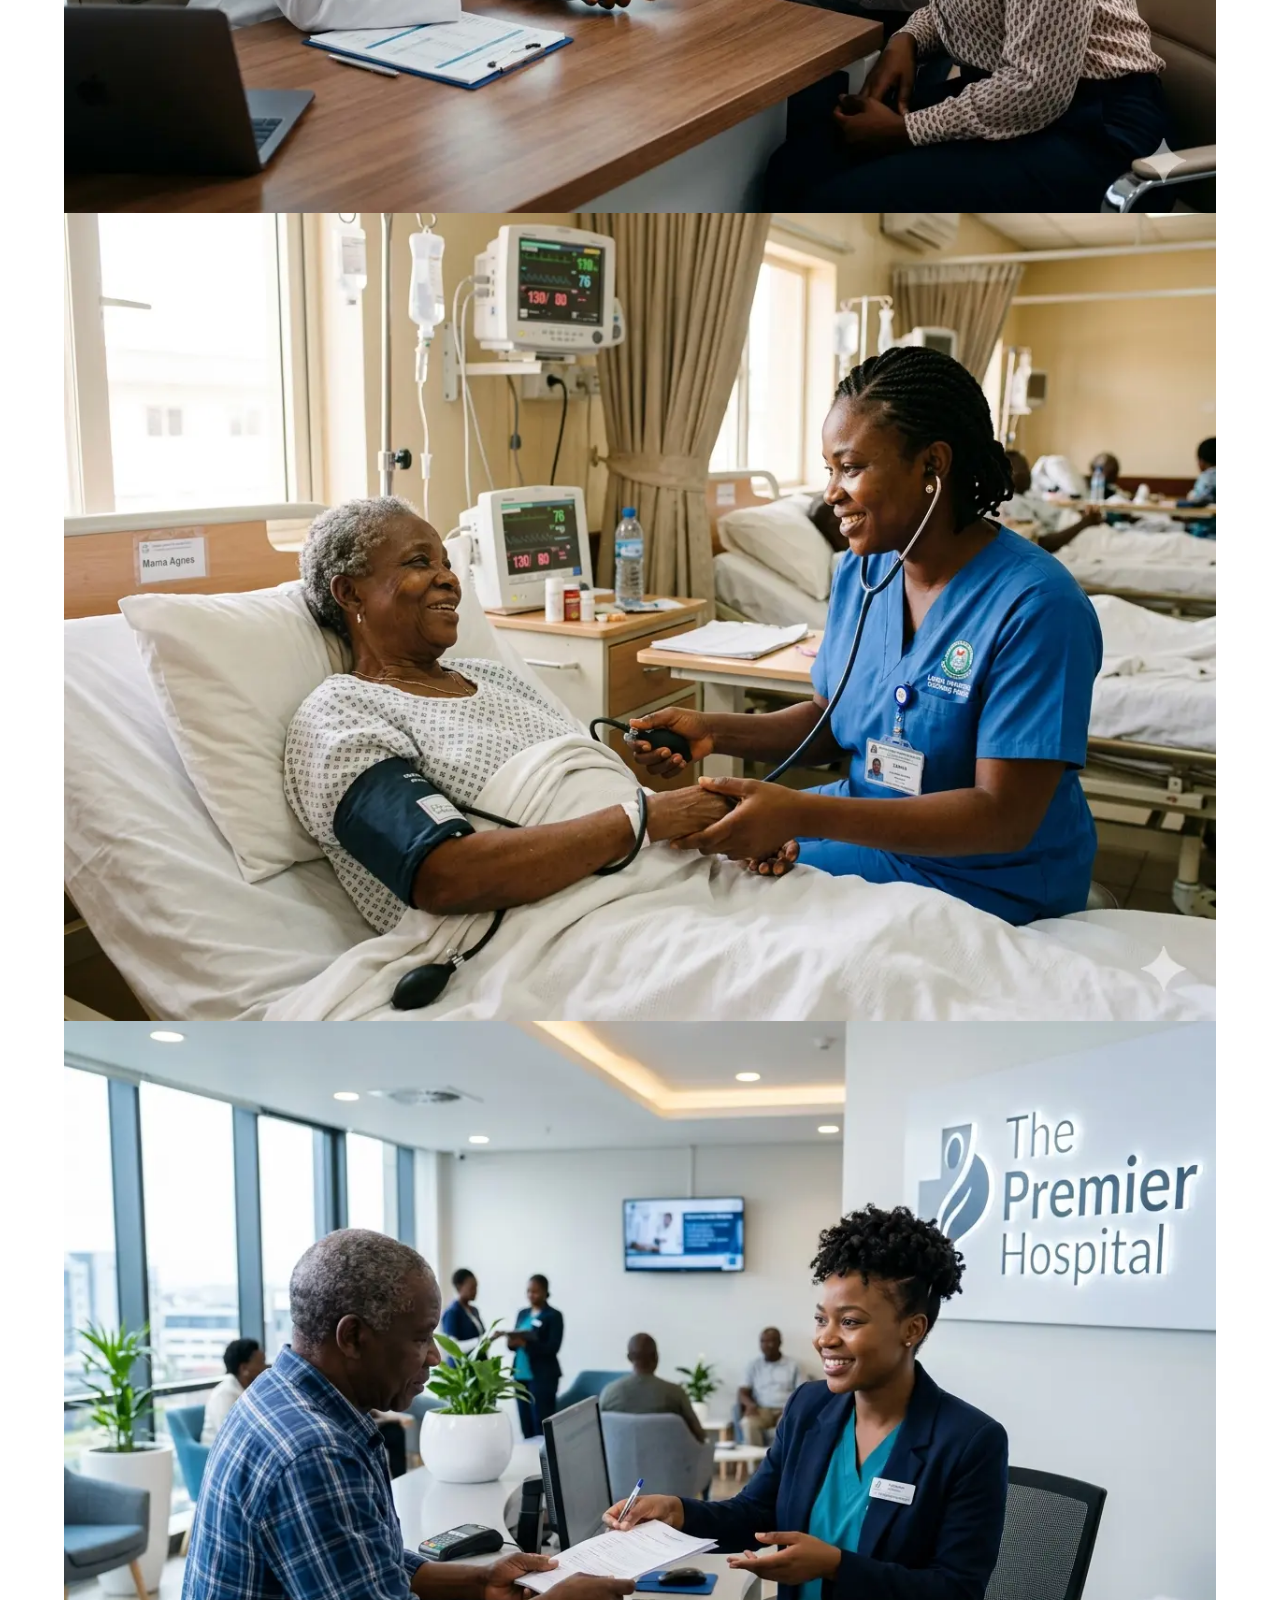
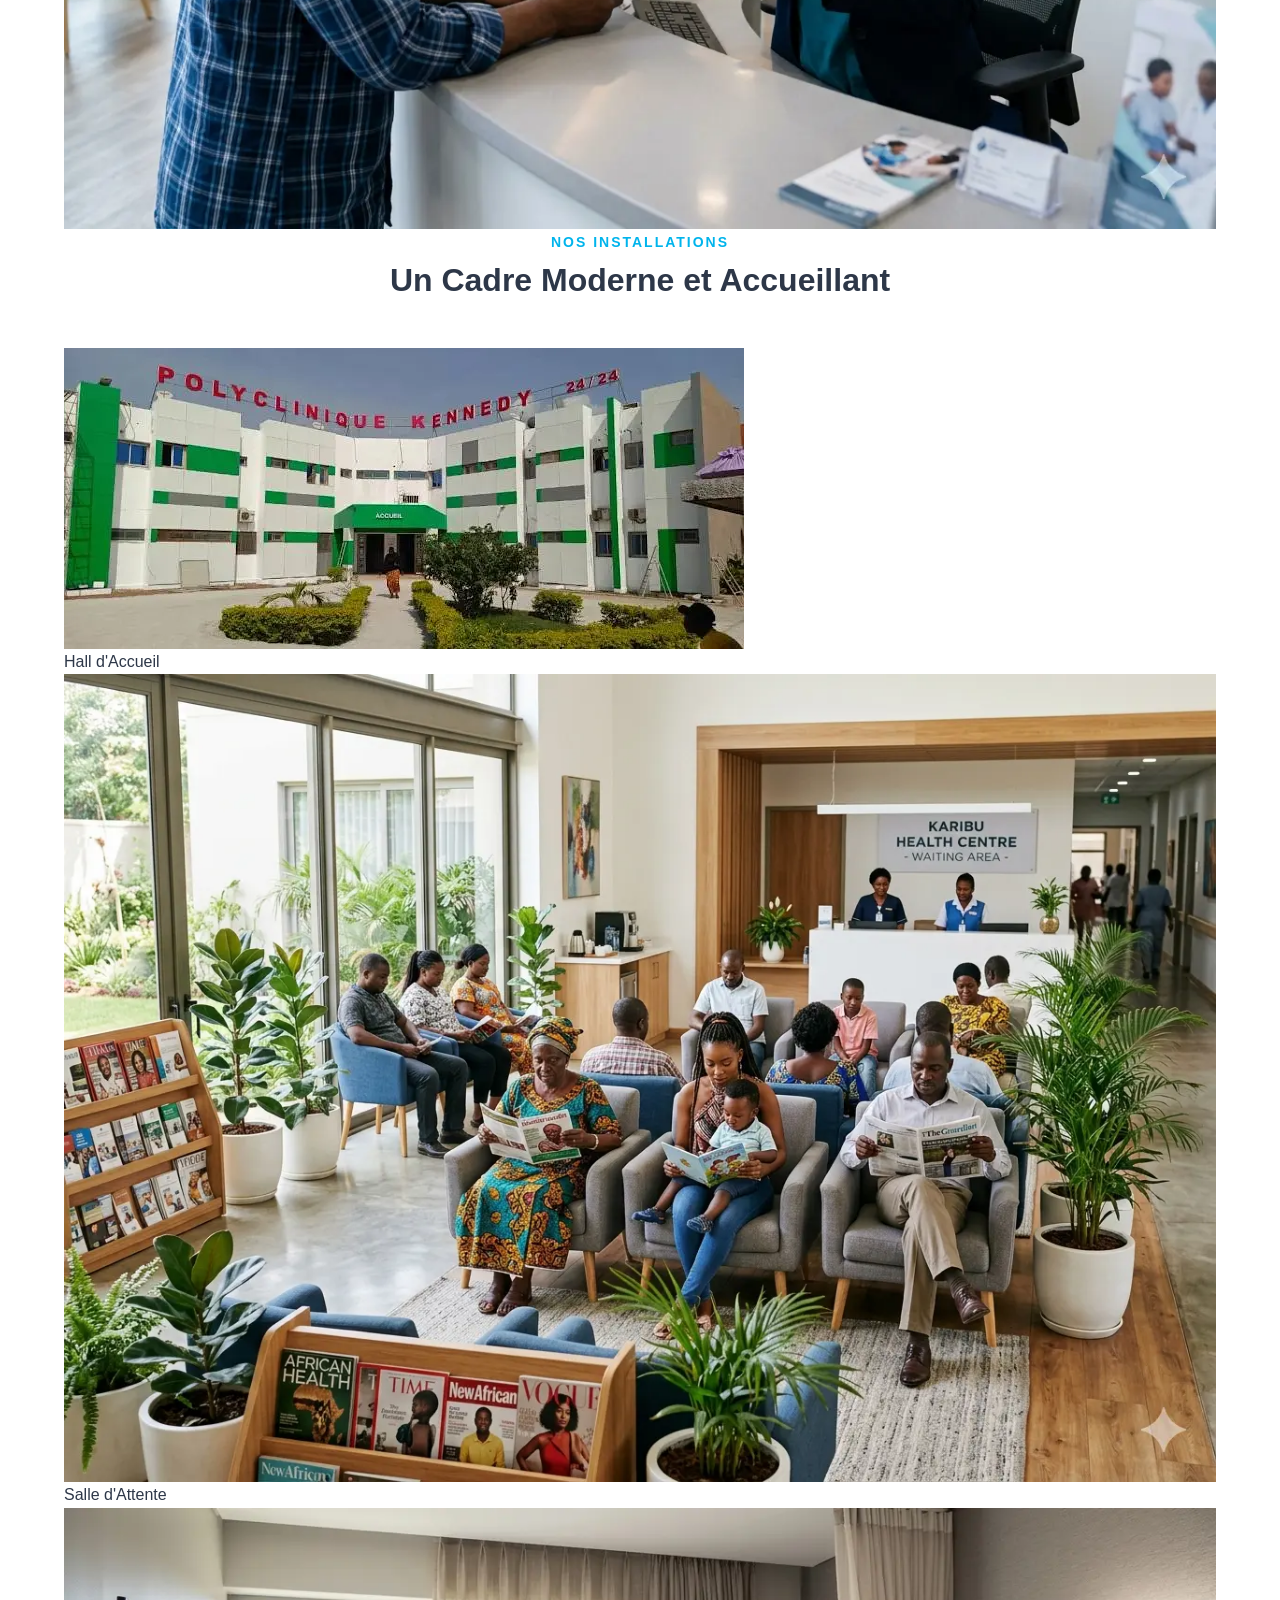
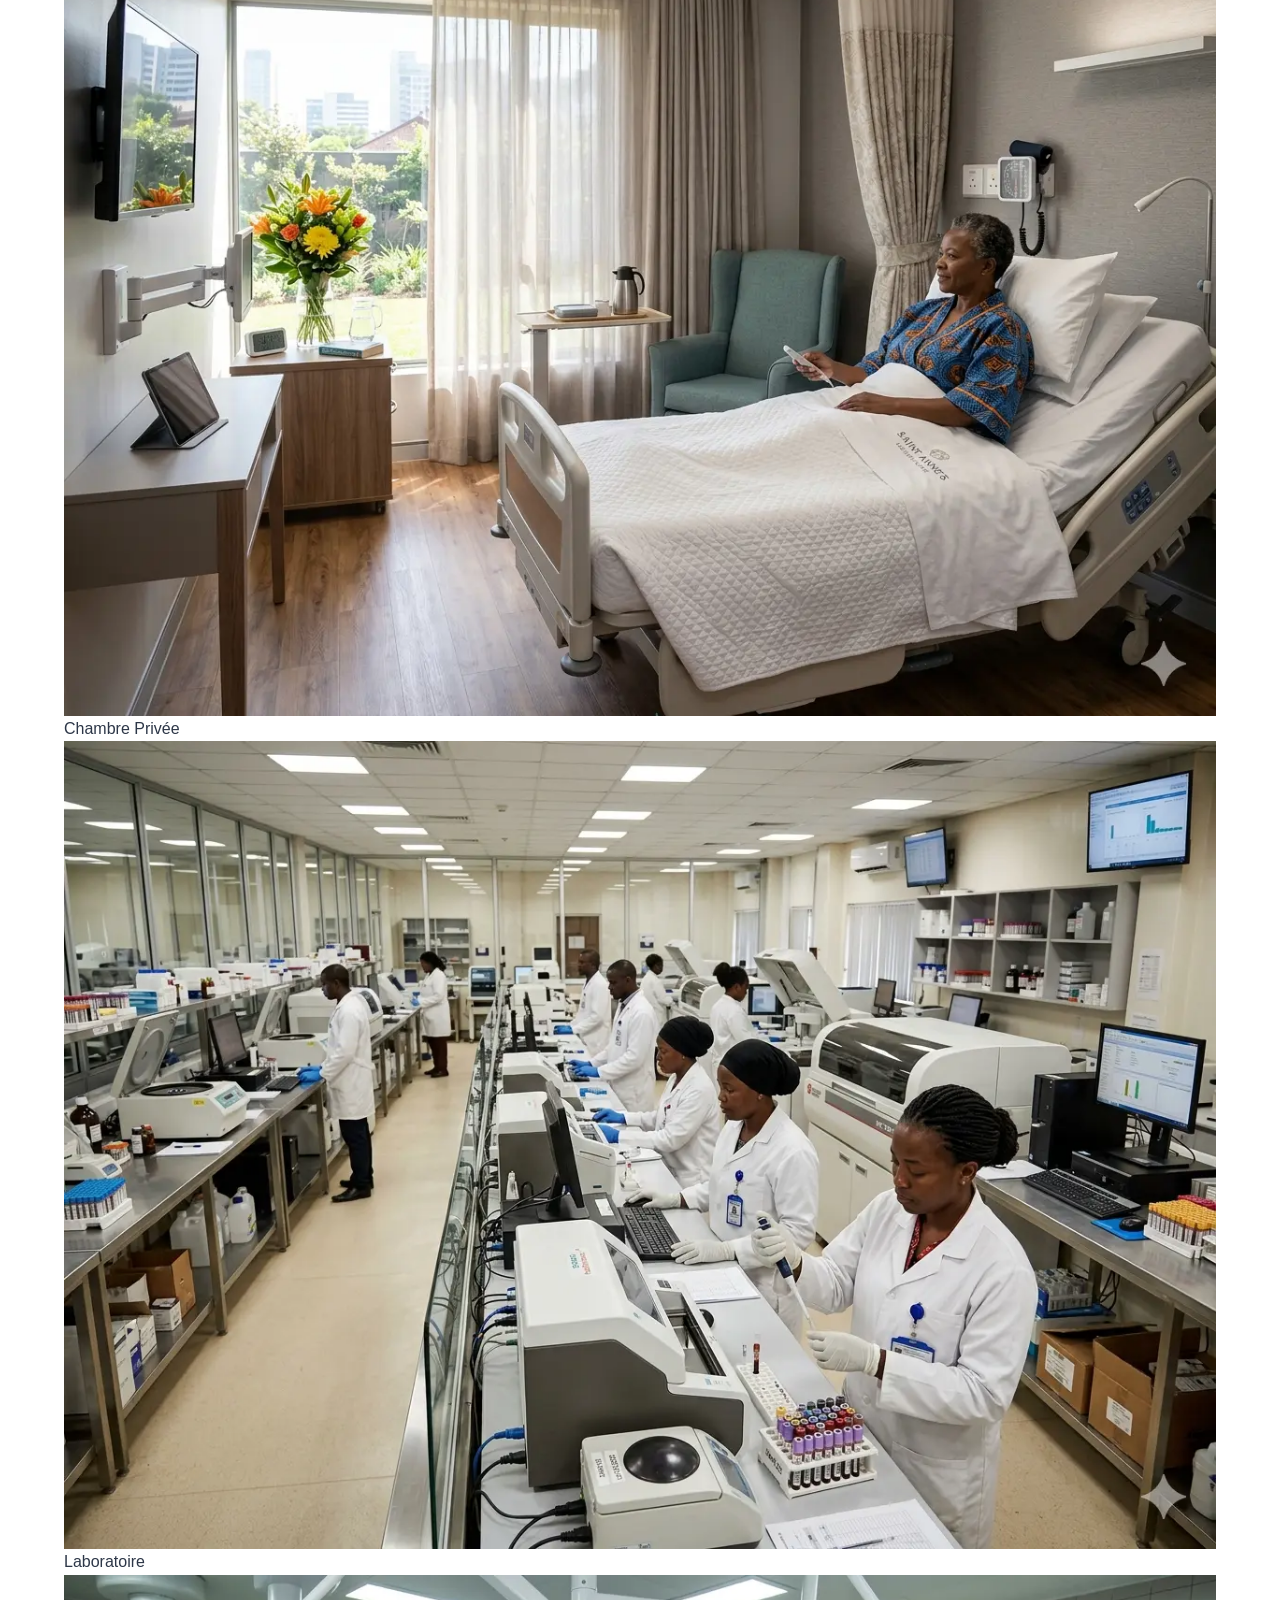
==== commit ba15548e: "Add files via upload" ====
--- a/index.html
+++ b/index.html
@@ -17,22 +17,25 @@
     <meta property="og:url" content="https://polycliniquekennedy.com/">
     <meta property="og:title" content="Polyclinique Kennedy Bouaké - Soins Médicaux Côte d'Ivoire">
     <meta property="og:description" content="Polyclinique Kennedy à Bouaké offre des soins médicaux de qualité en Côte d'Ivoire : urgences 24h/24, maternité, laboratoire analyses.">
-    <meta property="og:image" content="images/icons/og-image.jpg">
+    <meta property="og:image" content="https://polycliniquekennedy.com/images/logo/android-chrome-512x512.png">
     <meta property="og:locale" content="fr_CI">
     
     <!-- Twitter Card -->
     <meta name="twitter:card" content="summary_large_image">
     <meta name="twitter:title" content="Polyclinique Kennedy Bouaké - Soins Médicaux Côte d'Ivoire">
     <meta name="twitter:description" content="Polyclinique Kennedy à Bouaké offre des soins médicaux de qualité en Côte d'Ivoire : urgences 24h/24, maternité, laboratoire analyses.">
-    <meta name="twitter:image" content="images/icons/og-image.jpg">
+    <meta name="twitter:image" content="https://polycliniquekennedy.com/images/logo/android-chrome-512x512.png">
     
     <!-- Canonical URL -->
     <link rel="canonical" href="https://polycliniquekennedy.com/">
     
-    <!-- Favicon -->
-    <link rel="icon" type="image/png" sizes="32x32" href="images/icons/favicon-32x32.png">
-    <link rel="icon" type="image/png" sizes="16x16" href="images/icons/favicon-16x16.png">
-    <link rel="apple-touch-icon" sizes="180x180" href="images/icons/apple-touch-icon.png">
+    <!-- Favicon & Icônes -->
+    <link rel="icon" type="image/x-icon" href="images/logo/favicon.ico">
+    <link rel="icon" type="image/png" sizes="32x32" href="images/logo/favicon-32x32.png">
+    <link rel="icon" type="image/png" sizes="16x16" href="images/logo/favicon-16x16.png">
+    <link rel="apple-touch-icon" sizes="180x180" href="images/logo/apple-touch-icon.png">
+    <link rel="manifest" href="images/logo/site.webmanifest">
+    <meta name="theme-color" content="#00B4EC">
     
     <!-- Google Fonts -->
     <link rel="preconnect" href="https://fonts.googleapis.com">
@@ -52,8 +55,8 @@
             <nav class="navbar">
                 <a href="index.html" class="logo">
                     <picture>
-                        <source srcset="images/icons/logo.webp" type="image/webp">
-                        <img src="images/icons/logo.png" alt="Logo Polyclinique Kennedy" class="logo-img">
+                        <source srcset="images/logo/logo.webp" type="image/webp">
+                        <img src="images/logo/logo.png" alt="Logo Polyclinique Kennedy" class="logo-img">
                     </picture>
                     <span>Polyclinique <strong>Kennedy</strong></span>
                 </a>
@@ -755,8 +758,8 @@
                 <div class="footer-col footer-about">
                     <a href="index.html" class="footer-logo">
                         <picture>
-                            <source srcset="images/icons/logo.webp" type="image/webp">
-                            <img src="images/icons/logo.png" alt="Logo Polyclinique Kennedy" class="logo-img">
+                            <source srcset="images/logo/logo.webp" type="image/webp">
+                            <img src="images/logo/logo.png" alt="Logo Polyclinique Kennedy" class="logo-img">
                         </picture>
                         <span>Polyclinique <strong>Kennedy</strong></span>
                     </a>
--- a/css/style.css
+++ b/css/style.css
@@ -27,24 +27,27 @@
    ========================================= */
 
 :root {
-    /* Couleurs principales - Thème Médical Premium */
-    --primary-color: #0077B6;
-    --primary-dark: #005A8C;
-    --primary-light: #00A8E8;
-    --secondary-color: #00B894;
-    --accent-color: #E63946;
-    
+    /* Charte Graphique Kennedy - Couleurs officielles */
+    --primary-color: #00B4EC;        /* Bleu Cyan Principal */
+    --primary-dark: #0095C8;         /* Bleu Cyan foncé */
+    --primary-light: #33C5F0;        /* Bleu Cyan clair */
+    --secondary-color: #59C25E;      /* Vert Médical Principal */
+    --accent-color: #E63946;         /* Rouge Urgences */
+
+    /* Dégradé Signature Kennedy */
+    --gradient-signature: linear-gradient(135deg, #00B4EC 0%, #59C25E 100%);
+
     /* Couleurs neutres */
     --white: #FFFFFF;
-    --light-gray: #F8F9FA;
+    --light-gray: #F7F9FA;           /* Gris Neutre Clair */
     --medium-gray: #E9ECEF;
-    --dark-gray: #495057;
-    --text-color: #212529;
+    --dark-gray: #2D3748;            /* Gris Neutre Foncé */
+    --text-color: #2D3748;           /* Texte principal */
     --text-light: #6C757D;
-    
+
     /* Typographie */
-    --font-heading: 'Montserrat', sans-serif;
-    --font-body: 'Open Sans', sans-serif;
+    --font-heading: 'Inter', sans-serif;
+    --font-body: 'Inter', sans-serif;
     
     /* Tailles de police */
     --fs-h1: 3rem;
@@ -308,7 +311,7 @@
     font-family: var(--font-heading);
     font-weight: 600;
     font-size: var(--fs-small);
-    border-radius: var(--border-radius-md);
+    border-radius: 9999px;
     text-decoration: none;
     transition: all var(--transition-base);
 }
@@ -373,7 +376,7 @@
     left: 0;
     right: 0;
     bottom: 0;
-    background: linear-gradient(135deg, rgba(0, 119, 182, 0.85) 0%, rgba(0, 88, 140, 0.9) 100%);
+    background: linear-gradient(135deg, rgba(0, 180, 236, 0.82) 0%, rgba(0, 149, 200, 0.88) 100%);
 }
 
 .hero .container {
@@ -474,7 +477,7 @@
     display: flex;
     align-items: center;
     justify-content: center;
-    background: linear-gradient(135deg, var(--primary-color) 0%, var(--primary-light) 100%);
+    background: var(--gradient-signature);
     border-radius: 50%;
     color: var(--white);
     font-size: 1.75rem;
@@ -675,7 +678,7 @@
 
 .contact-quick {
     padding: var(--spacing-xxl) 0;
-    background: linear-gradient(135deg, var(--primary-color) 0%, var(--primary-dark) 100%);
+    background: var(--gradient-signature);
 }
 
 .contact-quick-wrapper {
@@ -756,8 +759,8 @@
    ========================================= */
 
 .footer {
-    background-color: #1A1A2E;
-    color: rgba(255, 255, 255, 0.8);
+    background: var(--gradient-signature);
+    color: rgba(255, 255, 255, 0.9);
     padding-top: var(--spacing-xxl);
 }
 
@@ -784,11 +787,11 @@
 
 .footer-logo i {
     font-size: 1.75rem;
-    color: var(--primary-light);
+    color: var(--white);
 }
 
 .footer-logo strong {
-    color: var(--primary-light);
+    color: var(--white);
 }
 
 .footer-description {
@@ -817,7 +820,7 @@
 }
 
 .footer-social a:hover {
-    background-color: var(--primary-color);
+    background-color: rgba(255, 255, 255, 0.3);
     transform: translateY(-3px);
 }
 
@@ -837,7 +840,7 @@
     left: 0;
     width: 40px;
     height: 3px;
-    background-color: var(--primary-color);
+    background-color: rgba(255, 255, 255, 0.6);
     border-radius: 2px;
 }
 
@@ -862,7 +865,7 @@
 
 .footer-links a i {
     font-size: 0.5rem;
-    color: var(--primary-light);
+    color: rgba(255, 255, 255, 0.8);
 }
 
 /* Contact Footer */
@@ -873,7 +876,7 @@
 }
 
 .footer-contact i {
-    color: var(--primary-light);
+    color: rgba(255, 255, 255, 0.9);
     margin-top: 3px;
 }
 
@@ -904,11 +907,13 @@
 }
 
 .footer-bottom a {
-    color: var(--primary-light);
+    color: var(--white);
+    text-decoration: underline;
 }
 
 .footer-bottom a:hover {
-    color: var(--white);
+    color: rgba(255, 255, 255, 0.8);
+    text-decoration: none;
 }
 
 .footer-legal {
@@ -940,7 +945,7 @@
     font-weight: 600;
     text-decoration: none;
     border: none;
-    border-radius: var(--border-radius-md);
+    border-radius: 9999px;
     cursor: pointer;
     transition: all var(--transition-base);
 }
@@ -954,7 +959,7 @@
     background-color: var(--primary-dark);
     color: var(--white);
     transform: translateY(-2px);
-    box-shadow: var(--shadow-md);
+    box-shadow: 0 6px 20px rgba(0, 180, 236, 0.35);
 }
 
 .btn-secondary {
@@ -1050,12 +1055,18 @@
 @keyframes pulse {
     0%, 100% {
         transform: scale(1);
-        box-shadow: 0 0 0 0 rgba(0, 119, 182, 0.4);
+        box-shadow: 0 0 0 0 rgba(0, 180, 236, 0.4);
     }
     50% {
         transform: scale(1.1);
-        box-shadow: 0 0 0 10px rgba(0, 119, 182, 0);
-    }
+        box-shadow: 0 0 0 10px rgba(0, 180, 236, 0);
+    }
+}
+
+@keyframes floatBubble {
+    0%, 100% { transform: translateY(0px) scale(1); }
+    33% { transform: translateY(-18px) scale(1.02); }
+    66% { transform: translateY(-8px) scale(0.98); }
 }
 
 @keyframes fadeInUp {
@@ -1335,6 +1346,234 @@
     }
 }
 
+/* =========================================
+   14. BULLES FLOTTANTES DÉCORATIVES
+   ========================================= */
+
+/* Conteneur de bulles — à placer dans les sections des pages secondaires */
+.bubbles-bg {
+    position: absolute;
+    top: 0;
+    left: 0;
+    width: 100%;
+    height: 100%;
+    pointer-events: none;
+    z-index: 0;
+    overflow: hidden;
+}
+
+.bubble {
+    position: absolute;
+    border-radius: 50%;
+}
+
+/* Bulles unies cyan */
+.bubble-cyan {
+    background-color: #00B4EC;
+}
+
+/* Bulles unies vert */
+.bubble-green {
+    background-color: #59C25E;
+}
+
+/* Bulles dégradé */
+.bubble-gradient {
+    background: linear-gradient(135deg, #00B4EC 0%, #59C25E 100%);
+}
+
+/* Positions et tailles variées */
+.bubble-1 {
+    width: 350px;
+    height: 350px;
+    top: -100px;
+    left: -80px;
+    opacity: 0.07;
+    animation: floatBubble 9s ease-in-out infinite;
+}
+
+.bubble-2 {
+    width: 200px;
+    height: 200px;
+    top: 60%;
+    right: -60px;
+    opacity: 0.08;
+    animation: floatBubble 7s ease-in-out infinite 1.5s;
+}
+
+.bubble-3 {
+    width: 150px;
+    height: 150px;
+    top: 30%;
+    left: 5%;
+    opacity: 0.05;
+    animation: floatBubble 11s ease-in-out infinite 3s;
+}
+
+.bubble-4 {
+    width: 400px;
+    height: 400px;
+    bottom: -150px;
+    right: -100px;
+    opacity: 0.06;
+    animation: floatBubble 13s ease-in-out infinite 0.5s;
+}
+
+.bubble-5 {
+    width: 180px;
+    height: 180px;
+    top: 15%;
+    right: 10%;
+    opacity: 0.09;
+    animation: floatBubble 8s ease-in-out infinite 2s;
+}
+
+.bubble-6 {
+    width: 120px;
+    height: 120px;
+    bottom: 20%;
+    left: 12%;
+    opacity: 0.07;
+    animation: floatBubble 10s ease-in-out infinite 4s;
+}
+
+/* Section nécessitant position relative pour les bulles */
+.has-bubbles {
+    position: relative;
+    overflow: hidden;
+}
+
+.has-bubbles > .container {
+    position: relative;
+    z-index: 1;
+}
+
+/* =========================================
+   15. BANNIÈRE ACTUALITÉS (gradient)
+   ========================================= */
+
+.actualites-banner {
+    background: var(--gradient-signature);
+    padding: var(--spacing-lg) 0;
+    margin-bottom: var(--spacing-xl);
+    border-radius: var(--border-radius-lg);
+}
+
+.actualites-banner .section-subtitle,
+.actualites-banner h2 {
+    color: var(--white);
+}
+
+.actualites .section-header {
+    position: relative;
+    padding: var(--spacing-lg) var(--spacing-xl);
+    background: var(--gradient-signature);
+    border-radius: var(--border-radius-lg);
+    max-width: 700px;
+    margin: 0 auto var(--spacing-xl);
+}
+
+.actualites .section-header .section-subtitle,
+.actualites .section-header h2 {
+    color: var(--white);
+}
+
+/* =========================================
+   16. CARTES ARTICLES (arrondis + badges)
+   ========================================= */
+
+.actualite-card {
+    border-radius: 16px;
+    overflow: hidden;
+    background: var(--white);
+    box-shadow: var(--shadow-md);
+    transition: transform var(--transition-base), box-shadow var(--transition-base);
+}
+
+.actualite-card:hover {
+    transform: translateY(-6px);
+    box-shadow: var(--shadow-xl);
+}
+
+.actualite-image {
+    position: relative;
+    overflow: hidden;
+}
+
+.actualite-image img {
+    width: 100%;
+    height: 220px;
+    object-fit: cover;
+    display: block;
+    border-radius: 0;
+}
+
+/* Badge catégorie sur les cartes actualité */
+.actualite-badge {
+    position: absolute;
+    top: 12px;
+    left: 12px;
+    background-color: var(--white);
+    color: var(--primary-color);
+    font-size: 0.75rem;
+    font-weight: 700;
+    padding: 4px 12px;
+    border-radius: 9999px;
+    box-shadow: var(--shadow-sm);
+    z-index: 2;
+    letter-spacing: 0.5px;
+    text-transform: uppercase;
+}
+
+.actualite-badge.badge-green {
+    color: var(--secondary-color);
+}
+
+.actualite-badge.badge-accent {
+    color: var(--accent-color);
+}
+
+.actualite-content {
+    padding: var(--spacing-md) var(--spacing-lg);
+}
+
+/* =========================================
+   17. SERVICE CARDS avec images arrondies
+   ========================================= */
+
+.service-card-image {
+    border-radius: 16px;
+    overflow: hidden;
+    background: var(--white);
+    box-shadow: var(--shadow-md);
+    transition: transform var(--transition-base), box-shadow var(--transition-base);
+}
+
+.service-card-image:hover {
+    transform: translateY(-6px);
+    box-shadow: var(--shadow-xl);
+}
+
+.service-img {
+    overflow: hidden;
+}
+
+.service-img img {
+    width: 100%;
+    height: 200px;
+    object-fit: cover;
+    display: block;
+    transition: transform var(--transition-slow);
+}
+
+.service-card-image:hover .service-img img {
+    transform: scale(1.05);
+}
+
+.service-content {
+    padding: var(--spacing-md) var(--spacing-lg);
+}
+
 /* Styles pour l'impression */
 @media print {
     .header,
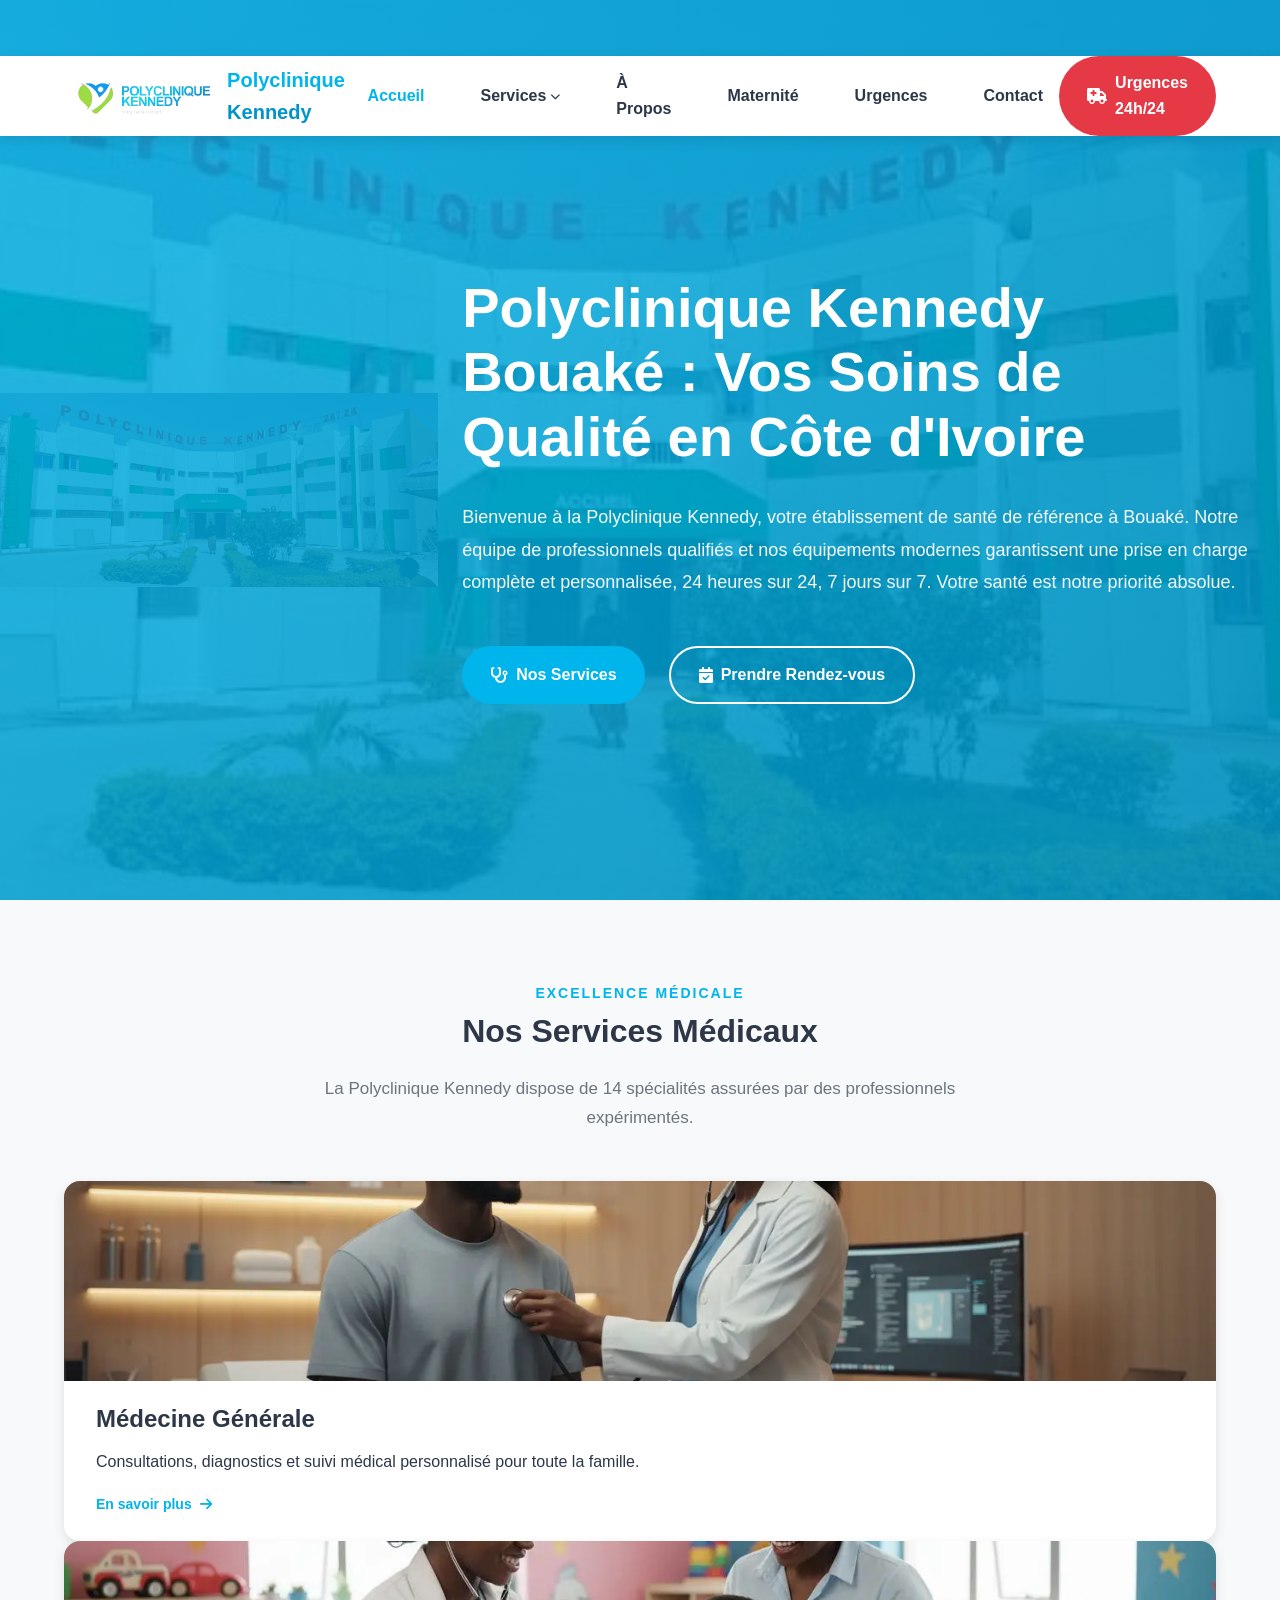
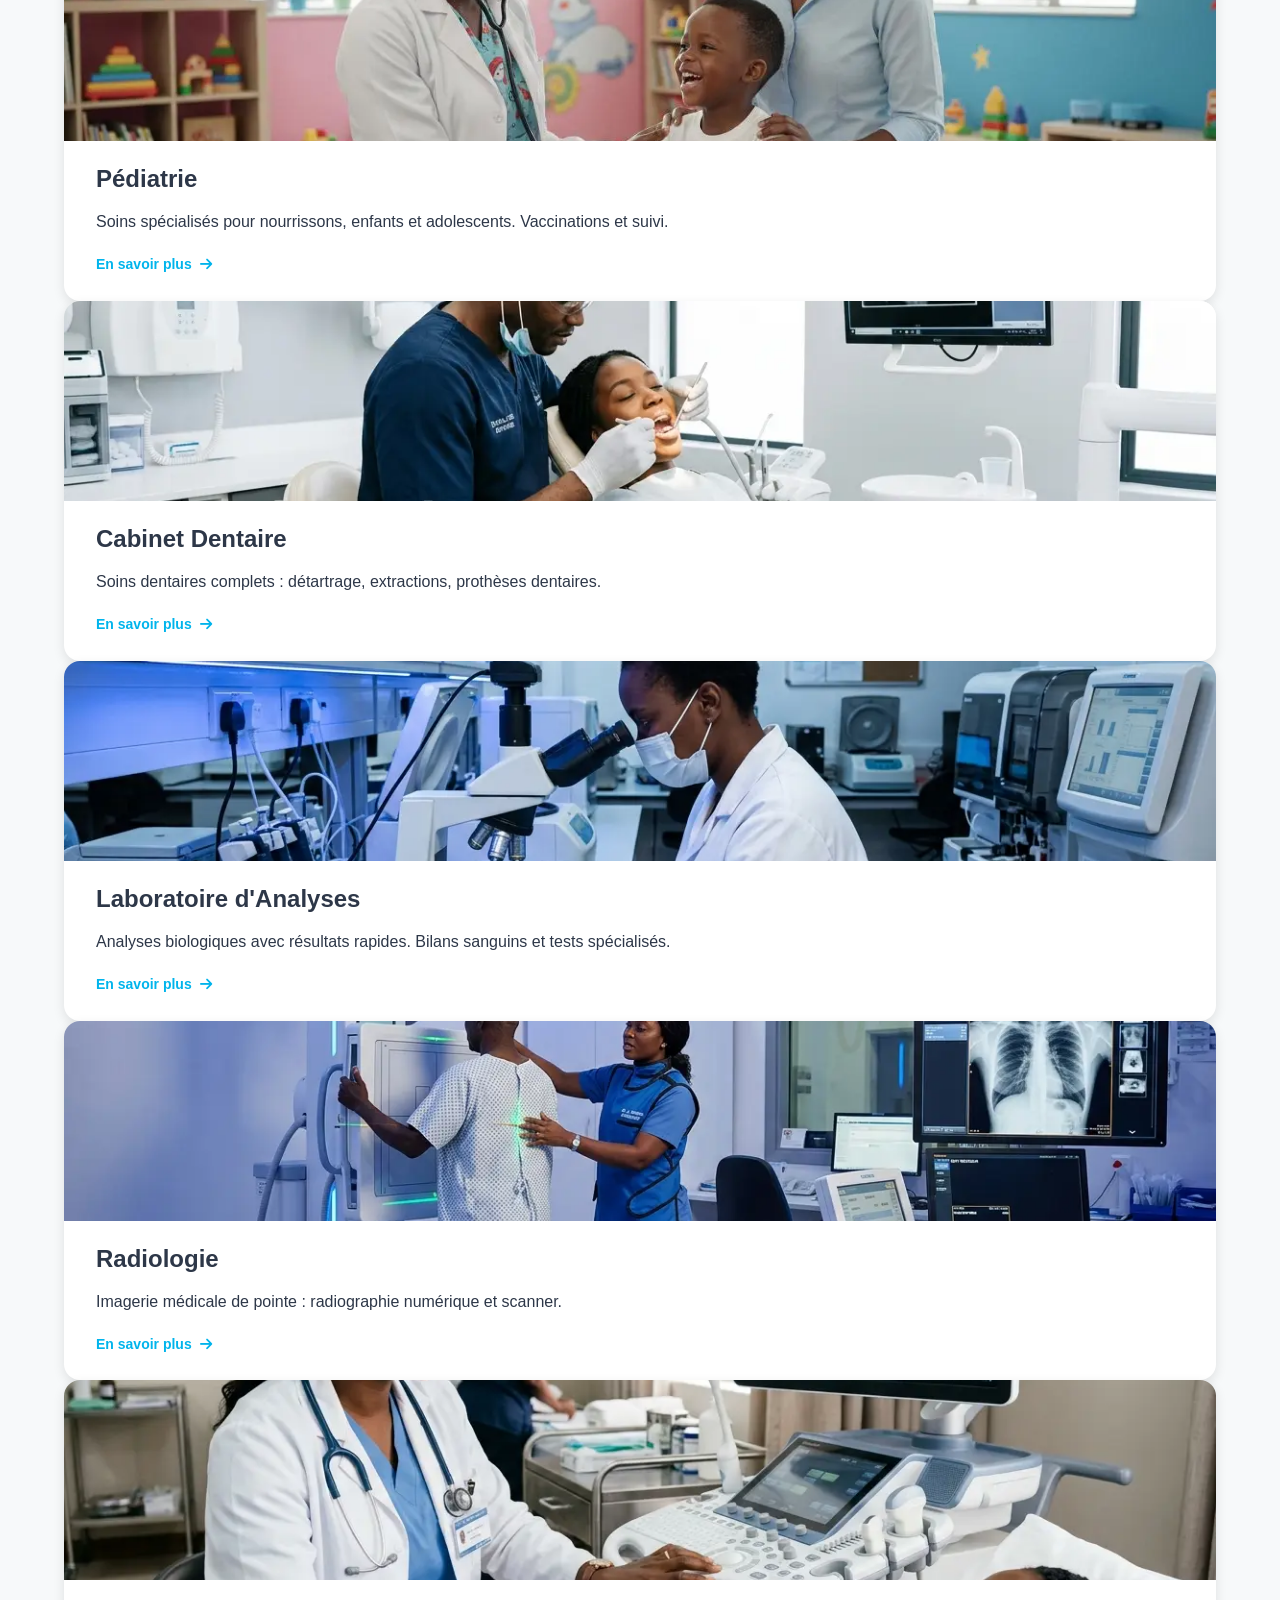
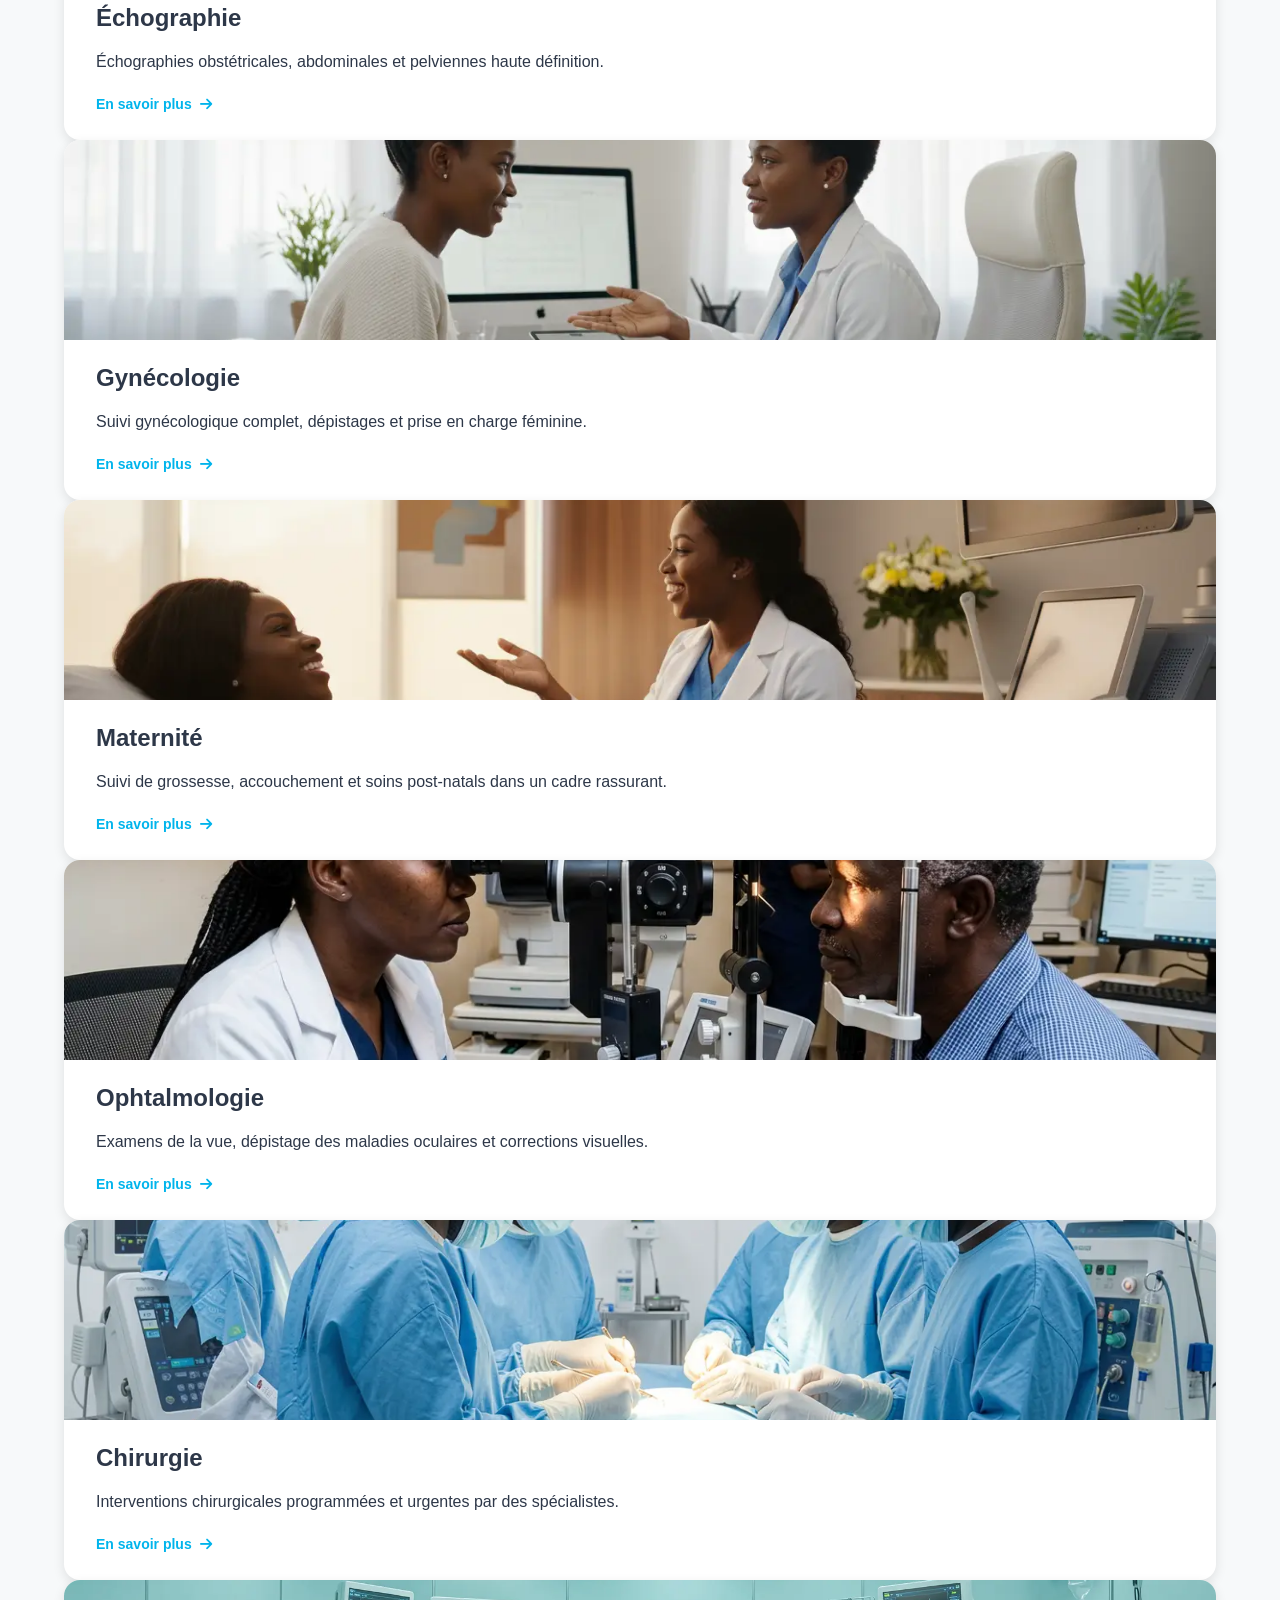
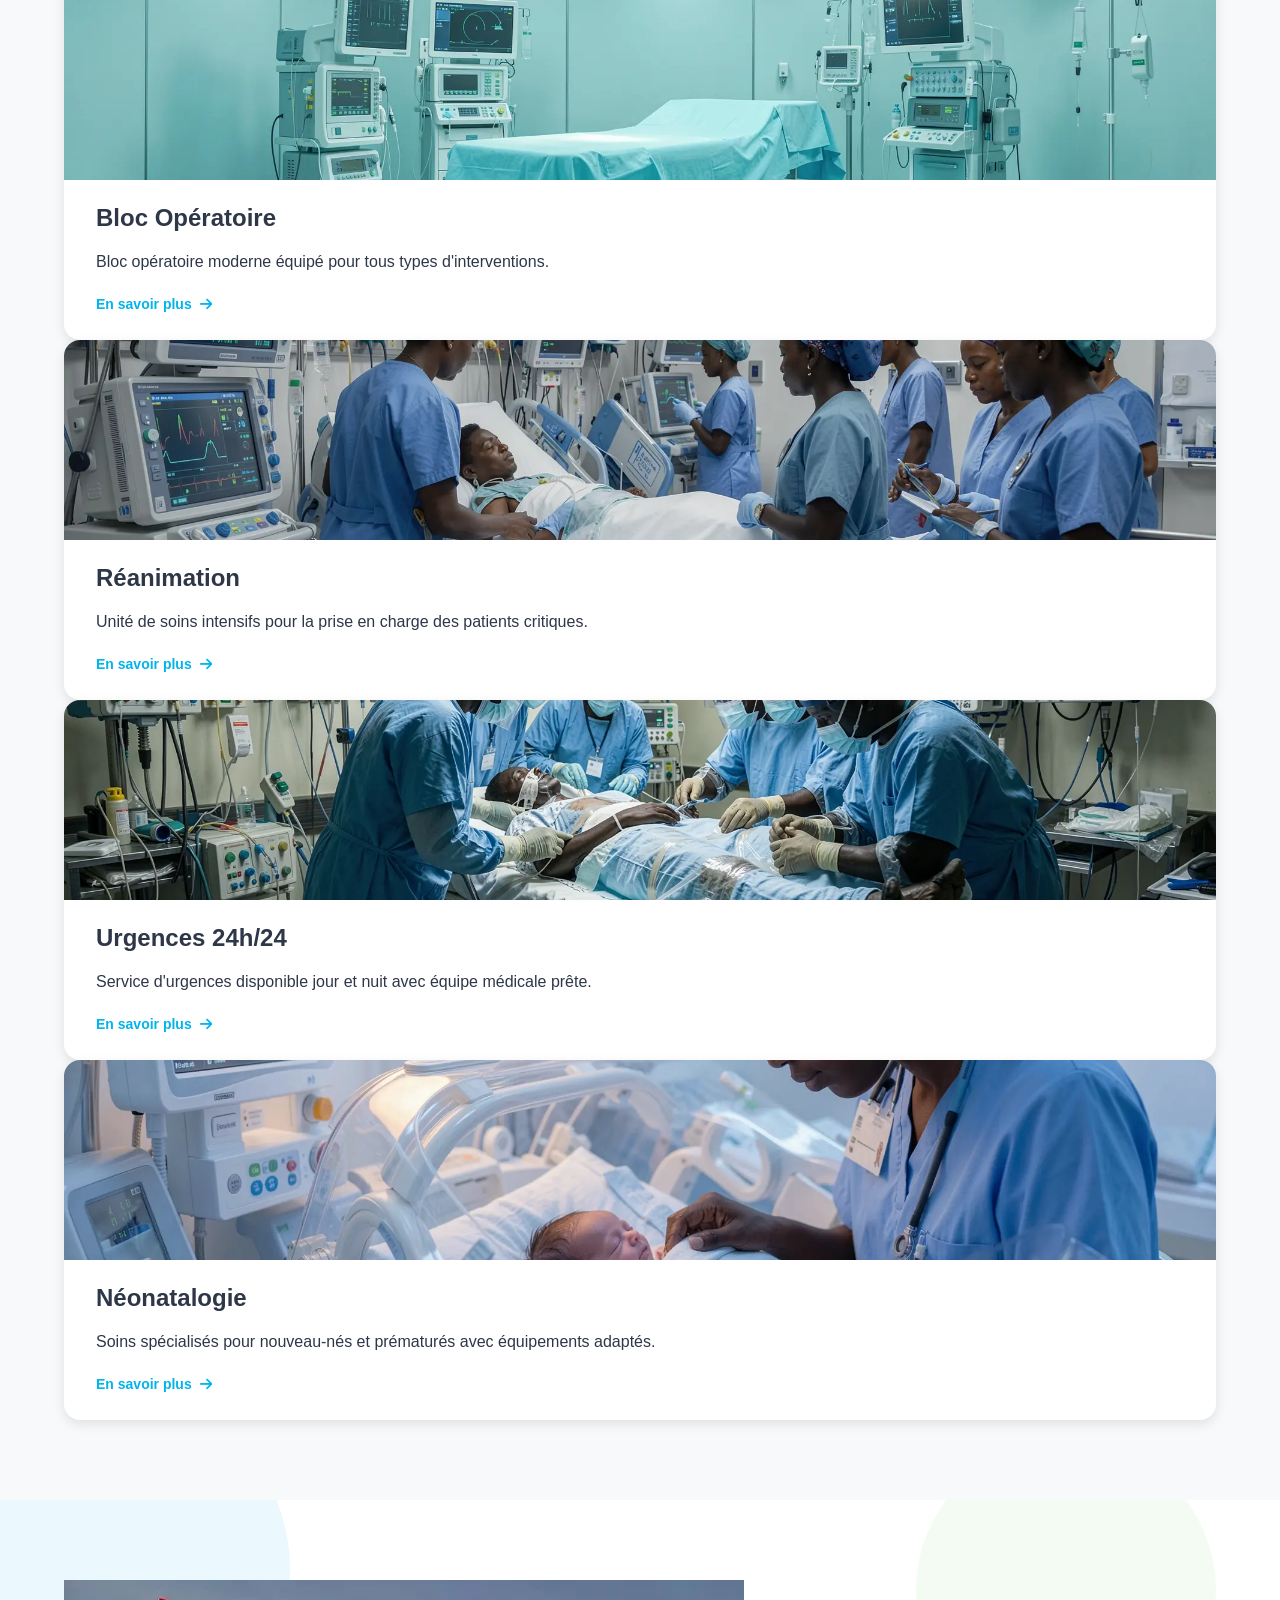
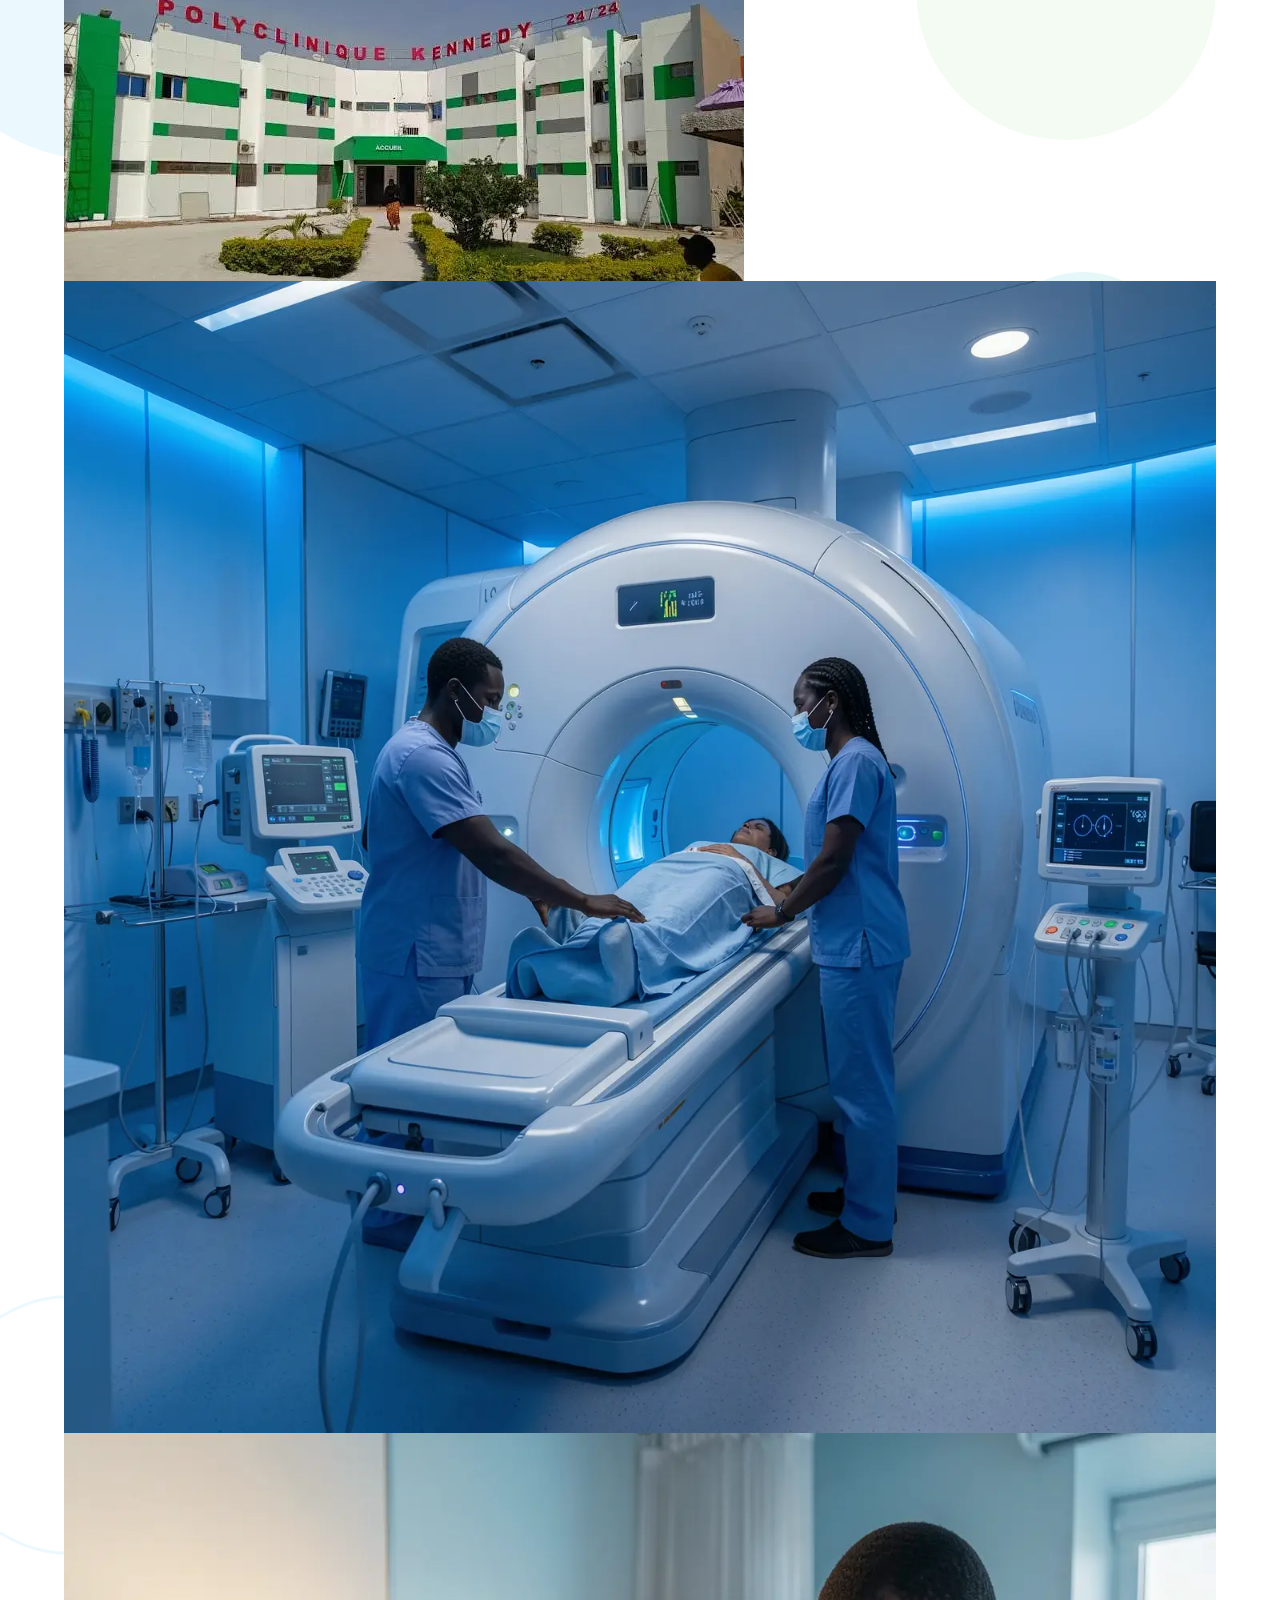
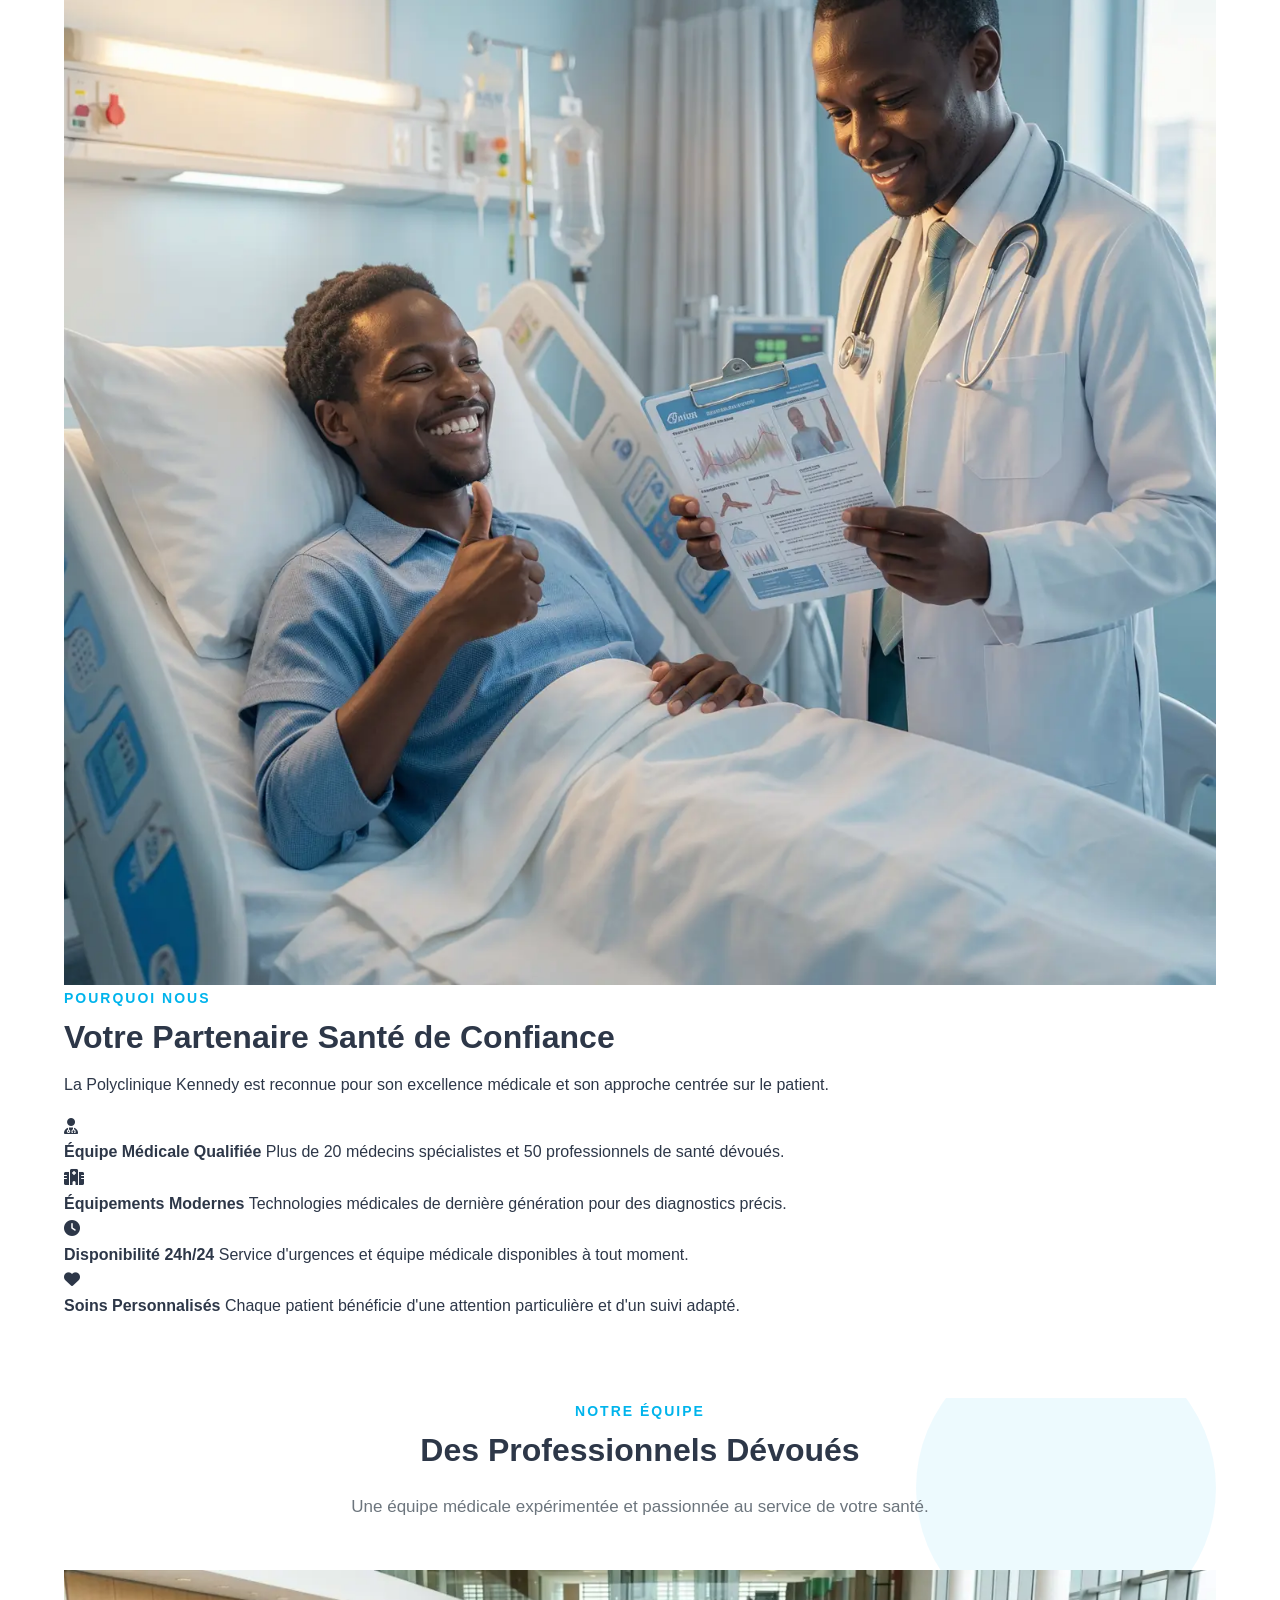
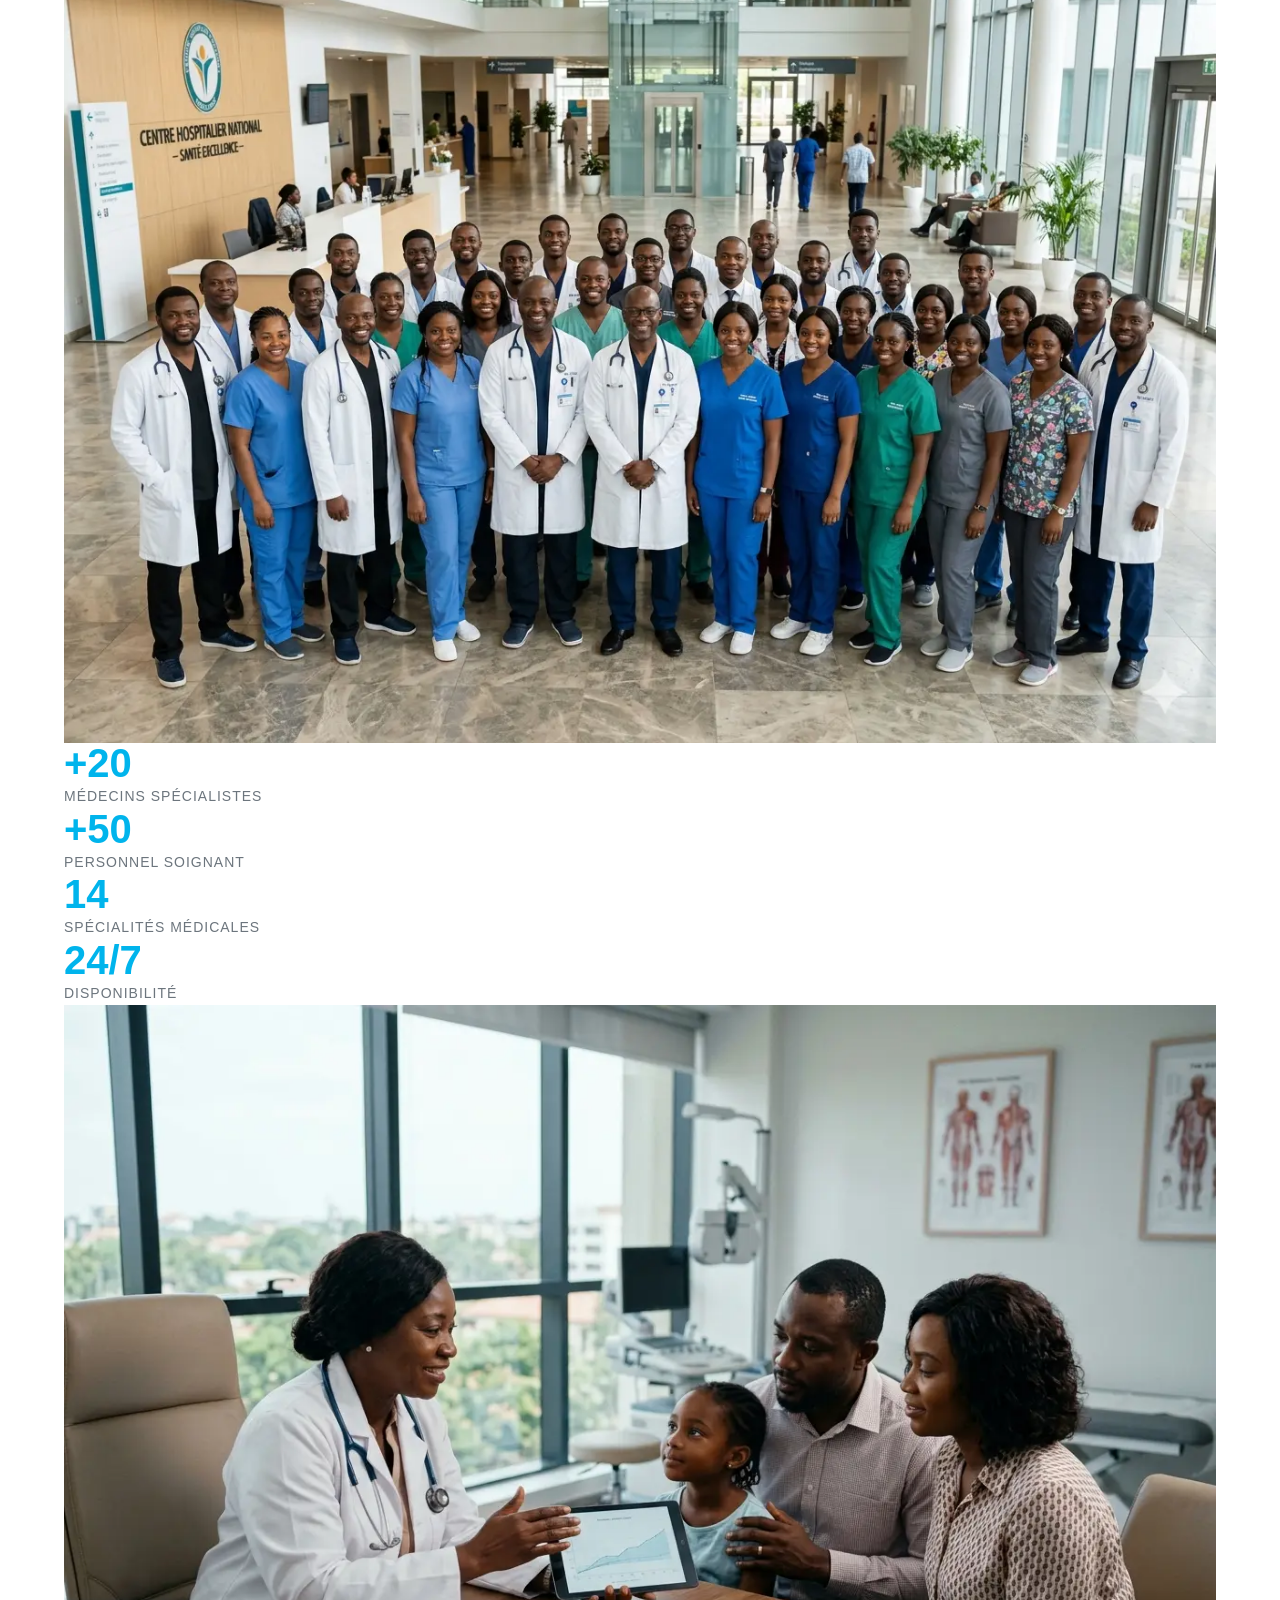
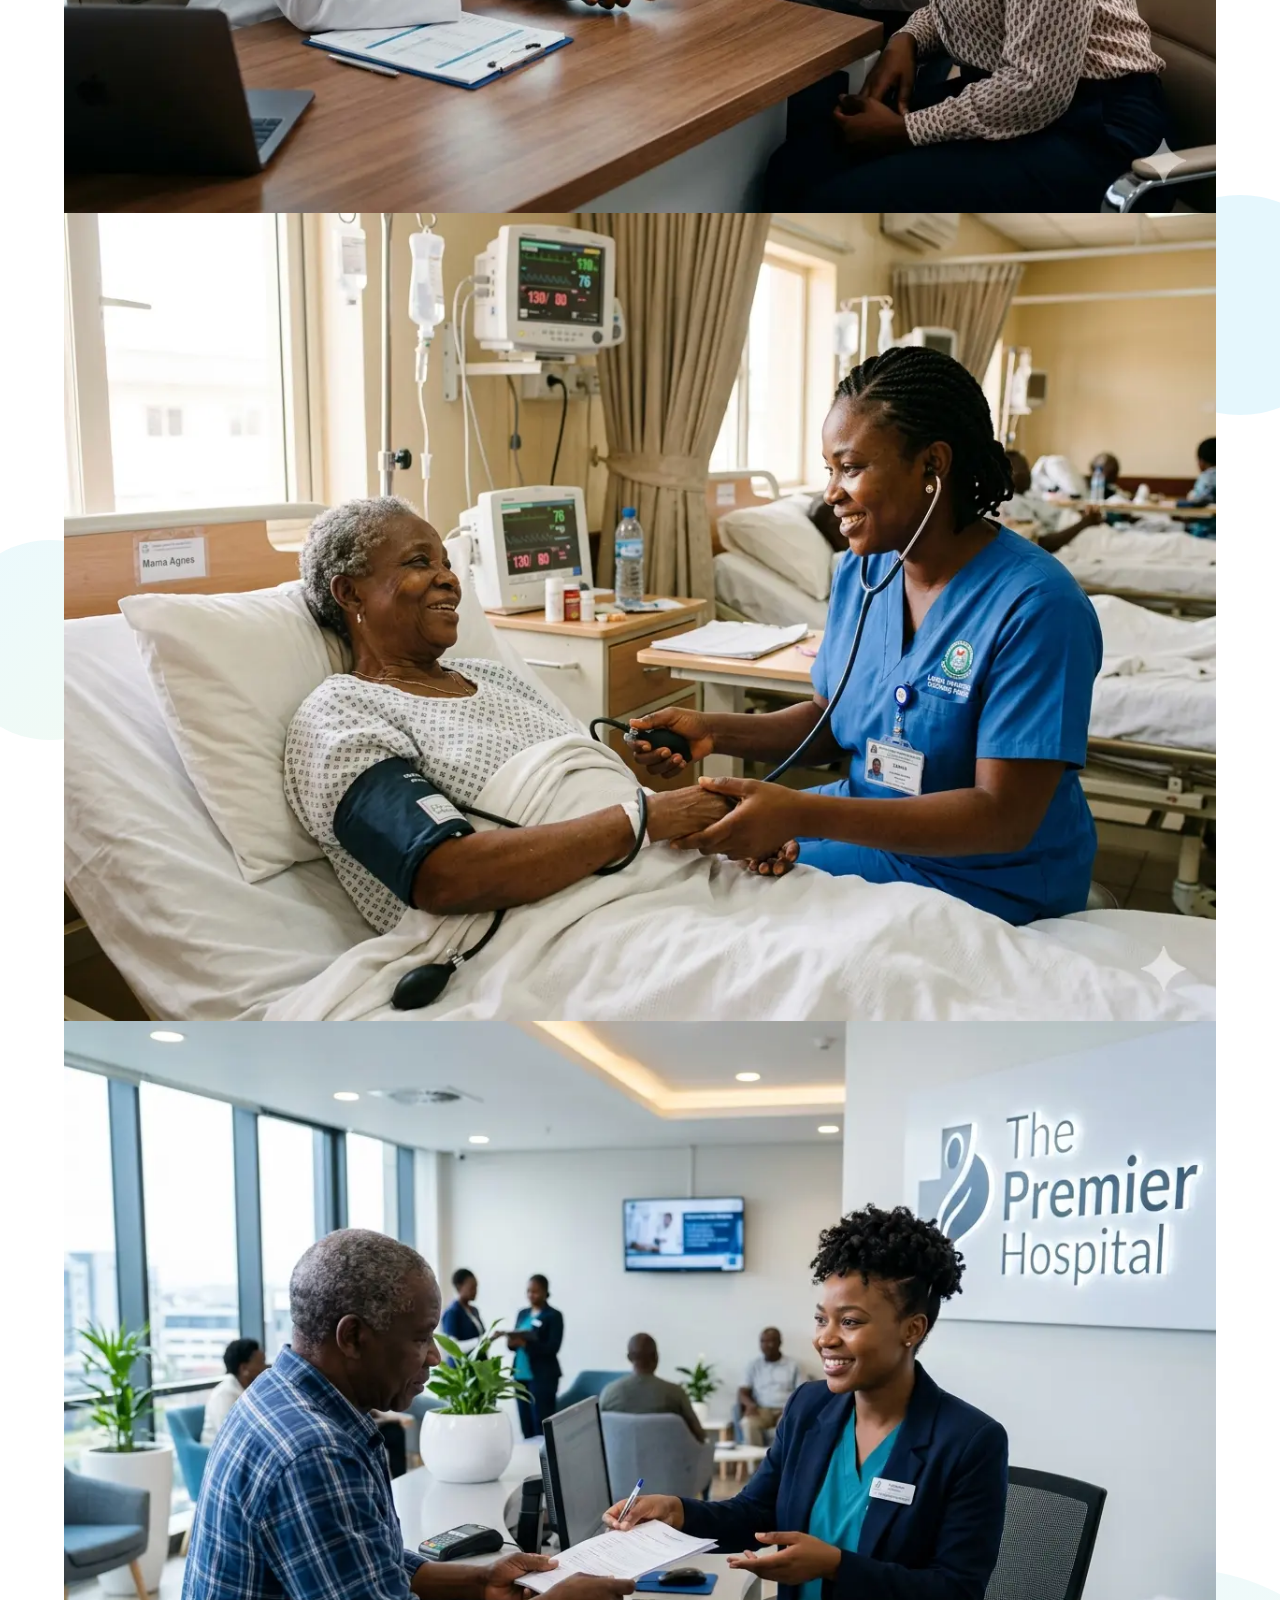
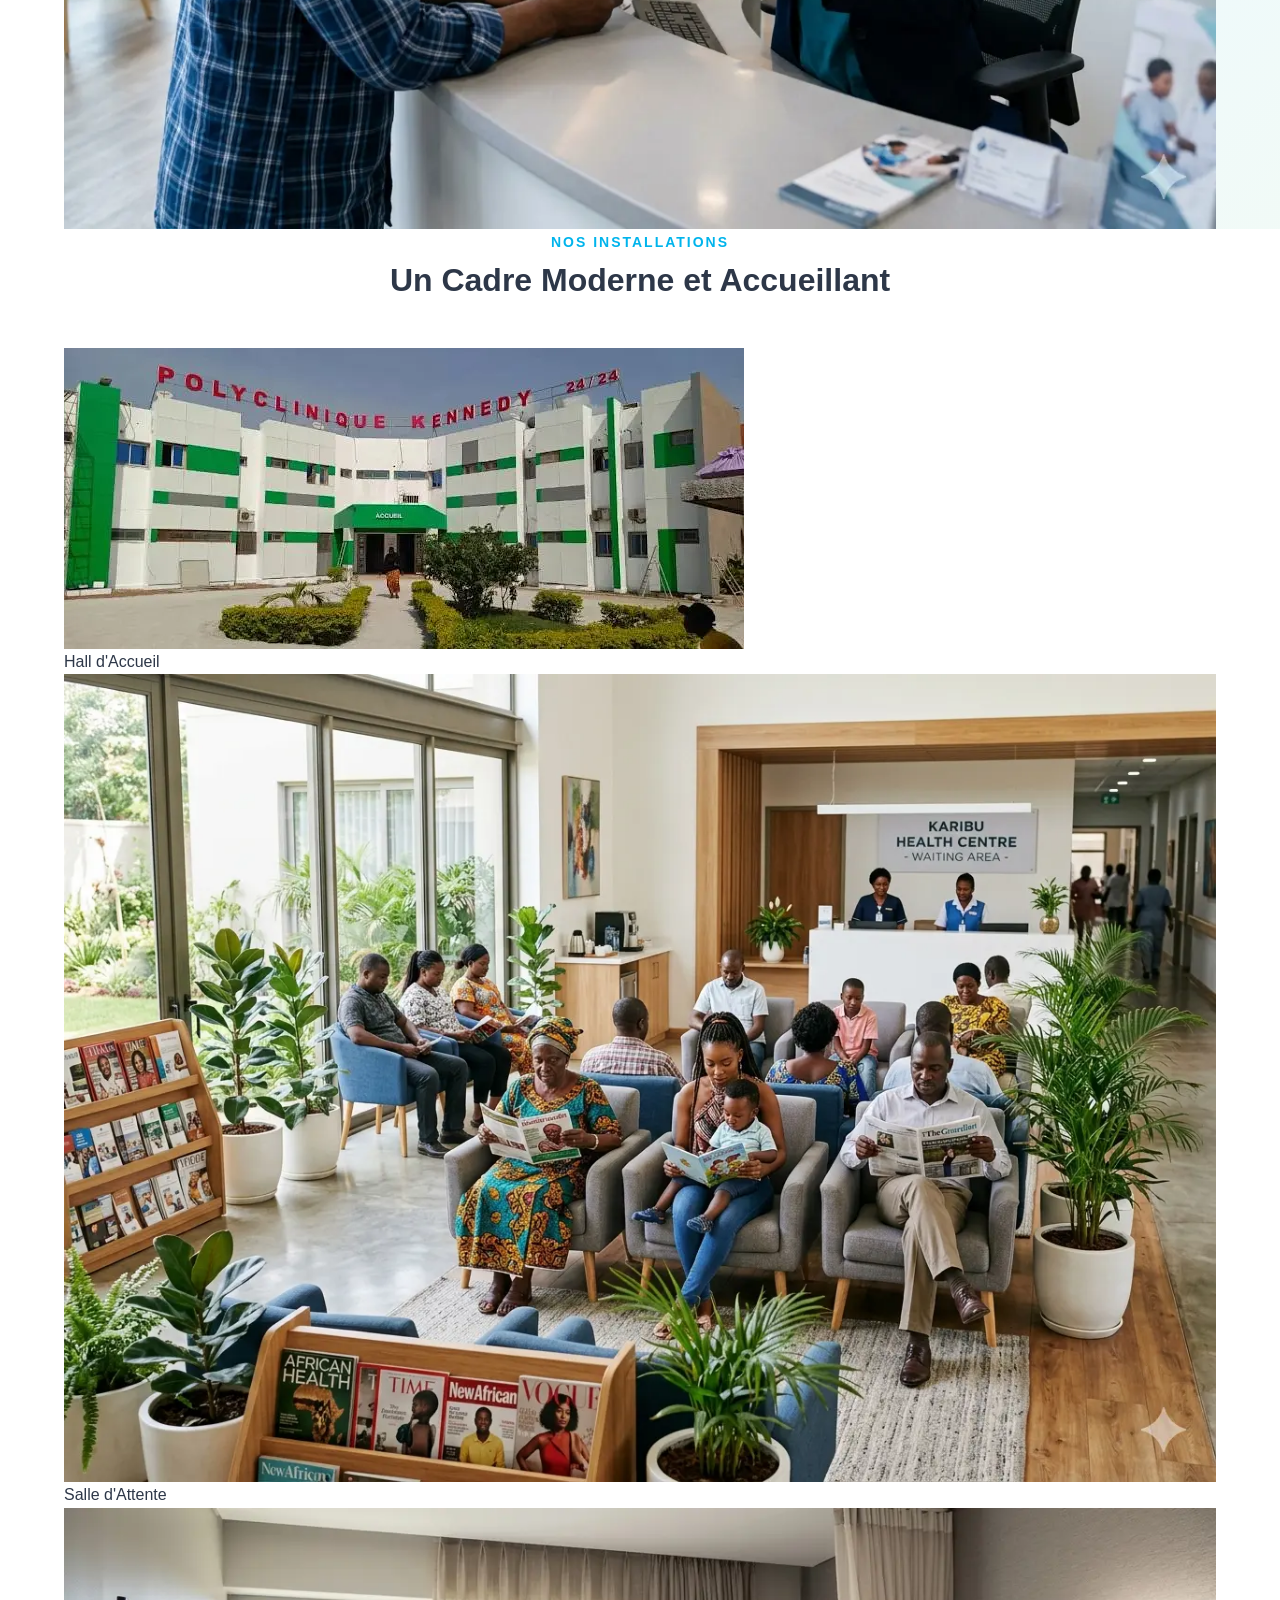
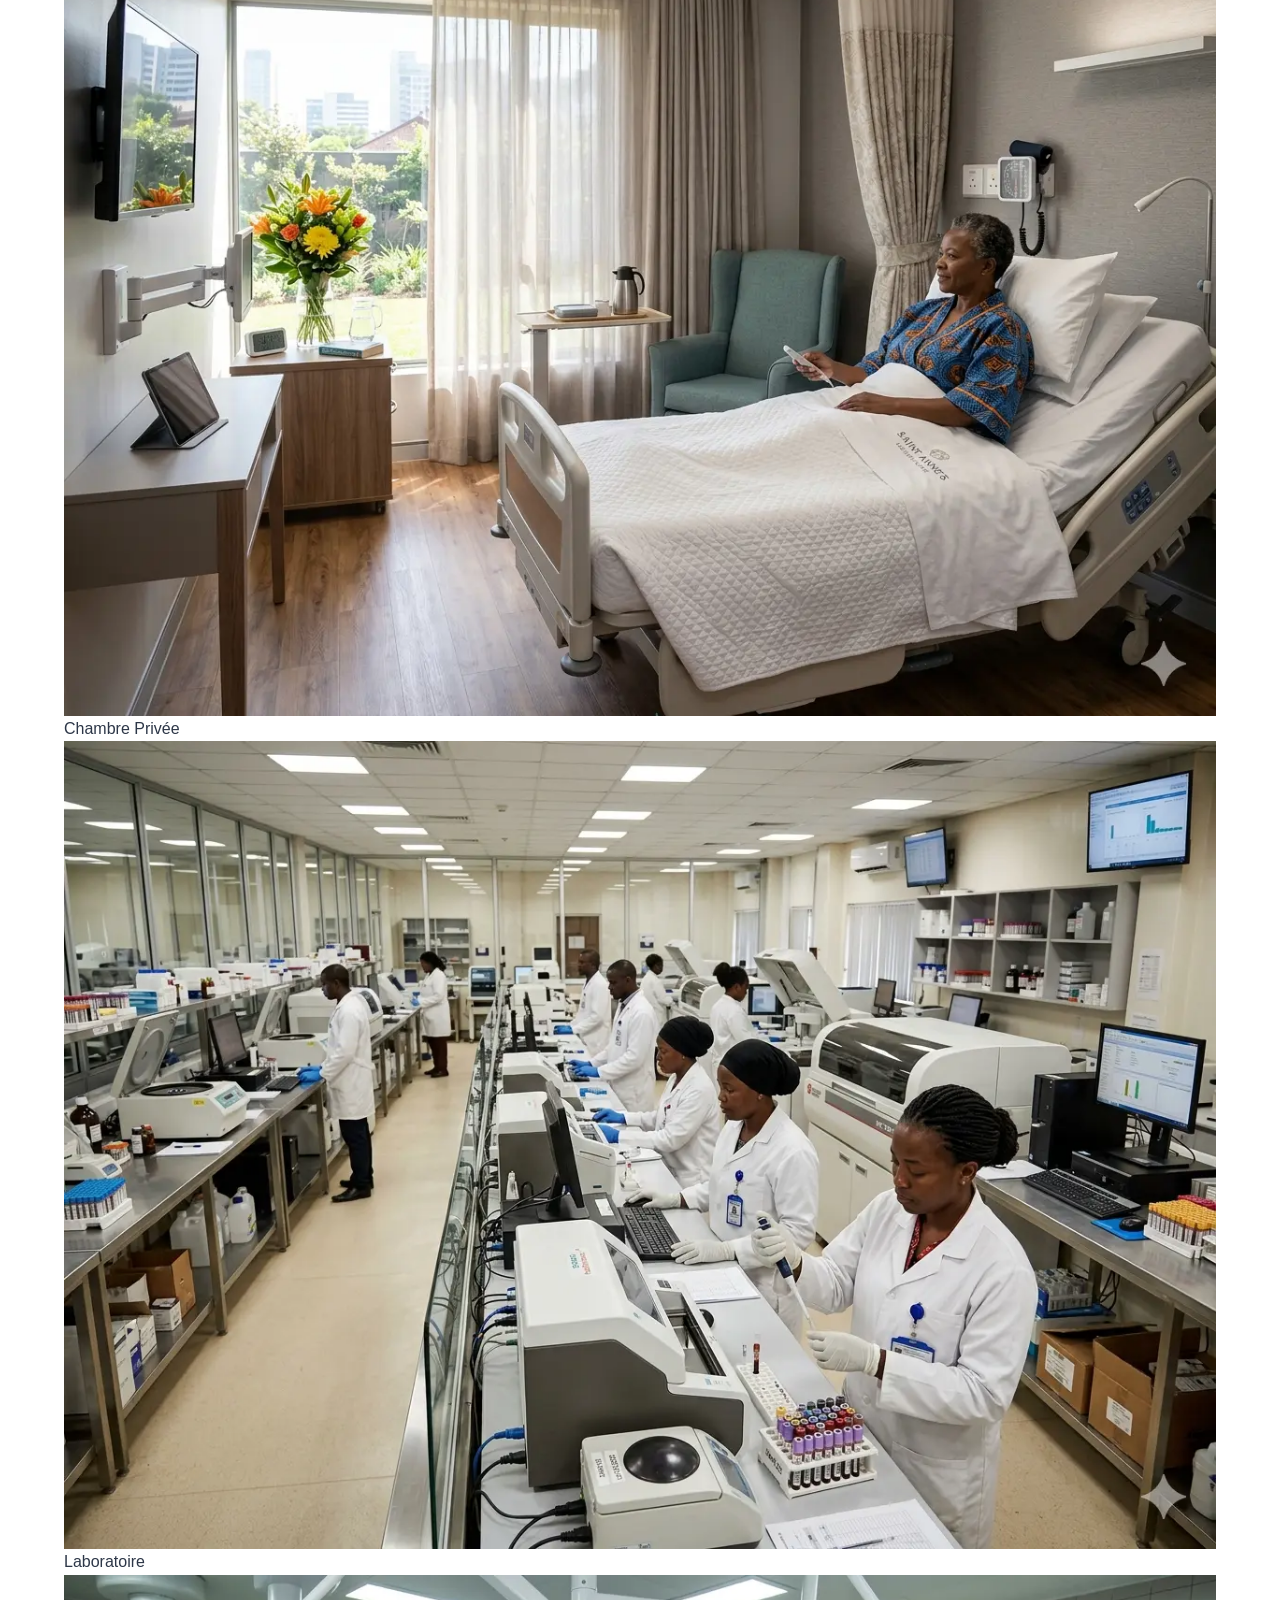
==== commit 80b95711: "Add files via upload" ====
--- a/index.html
+++ b/index.html
@@ -366,7 +366,17 @@
     </section>
 
     <!-- Section Pourquoi Nous Choisir -->
-    <section class="why-us" id="why-us" data-autoscroll>
+    <section class="why-us has-bubbles" id="why-us" data-autoscroll>
+        <div class="bubbles-bg">
+            <div class="bubble bubble-cyan bubble-1"></div>
+            <div class="bubble bubble-green bubble-3"></div>
+            <div class="bubble bubble-gradient bubble-5"></div>
+            <div class="bubble bubble-outline bubble-7"></div>
+            <div class="bubble bubble-green bubble-9"></div>
+            <div class="bubble bubble-outline-green bubble-11"></div>
+            <div class="bubble bubble-cyan bubble-6"></div>
+            <div class="bubble bubble-gradient bubble-8"></div>
+        </div>
         <div class="container">
             <div class="why-us-wrapper">
                 <div class="why-us-images">
@@ -427,7 +437,17 @@
     </section>
 
     <!-- Section Équipe Médicale -->
-    <section class="team" id="equipe" data-autoscroll>
+    <section class="team has-bubbles" id="equipe" data-autoscroll>
+        <div class="bubbles-bg">
+            <div class="bubble bubble-gradient bubble-4"></div>
+            <div class="bubble bubble-cyan bubble-2"></div>
+            <div class="bubble bubble-green bubble-6"></div>
+            <div class="bubble bubble-outline bubble-3"></div>
+            <div class="bubble bubble-cyan bubble-9"></div>
+            <div class="bubble bubble-gradient bubble-12"></div>
+            <div class="bubble bubble-outline-green bubble-8"></div>
+            <div class="bubble bubble-green bubble-10"></div>
+        </div>
         <div class="container">
             <div class="section-header">
                 <span class="section-subtitle">Notre Équipe</span>
@@ -529,7 +549,17 @@
     </section>
 
     <!-- Section Témoignages -->
-    <section class="testimonials" id="temoignages" data-autoscroll>
+    <section class="testimonials has-bubbles" id="temoignages" data-autoscroll>
+        <div class="bubbles-bg">
+            <div class="bubble bubble-cyan bubble-1"></div>
+            <div class="bubble bubble-green bubble-3"></div>
+            <div class="bubble bubble-gradient bubble-5"></div>
+            <div class="bubble bubble-outline bubble-7"></div>
+            <div class="bubble bubble-green bubble-9"></div>
+            <div class="bubble bubble-outline-green bubble-11"></div>
+            <div class="bubble bubble-cyan bubble-6"></div>
+            <div class="bubble bubble-gradient bubble-8"></div>
+        </div>
         <div class="container">
             <div class="section-header">
                 <span class="section-subtitle">Témoignages</span>
@@ -636,7 +666,17 @@
     </section>
 
     <!-- Section Actualités -->
-    <section class="actualites" id="actualites" data-autoscroll>
+    <section class="actualites has-bubbles" id="actualites" data-autoscroll>
+        <div class="bubbles-bg">
+            <div class="bubble bubble-gradient bubble-4"></div>
+            <div class="bubble bubble-cyan bubble-2"></div>
+            <div class="bubble bubble-green bubble-6"></div>
+            <div class="bubble bubble-outline bubble-3"></div>
+            <div class="bubble bubble-cyan bubble-9"></div>
+            <div class="bubble bubble-gradient bubble-12"></div>
+            <div class="bubble bubble-outline-green bubble-8"></div>
+            <div class="bubble bubble-green bubble-10"></div>
+        </div>
         <div class="container">
             <div class="section-header">
                 <span class="section-subtitle">Actualités</span>
--- a/css/style.css
+++ b/css/style.css
@@ -1063,10 +1063,38 @@
     }
 }
 
+/* Flottement vertical */
 @keyframes floatBubble {
-    0%, 100% { transform: translateY(0px) scale(1); }
-    33% { transform: translateY(-18px) scale(1.02); }
-    66% { transform: translateY(-8px) scale(0.98); }
+    0%   { transform: translateY(0px)   scale(1); }
+    25%  { transform: translateY(-22px) scale(1.03); }
+    50%  { transform: translateY(-10px) scale(0.97); }
+    75%  { transform: translateY(-28px) scale(1.02); }
+    100% { transform: translateY(0px)   scale(1); }
+}
+
+/* Dérive diagonale */
+@keyframes driftBubble {
+    0%   { transform: translate(0px, 0px)    scale(1); }
+    20%  { transform: translate(15px, -20px) scale(1.04); }
+    40%  { transform: translate(-8px, -35px) scale(0.96); }
+    60%  { transform: translate(20px, -18px) scale(1.02); }
+    80%  { transform: translate(-12px, -8px) scale(0.98); }
+    100% { transform: translate(0px, 0px)    scale(1); }
+}
+
+/* Pulsation + flottement */
+@keyframes pulseBubble {
+    0%   { transform: translateY(0px)   scale(1);    opacity: 0.06; }
+    30%  { transform: translateY(-15px) scale(1.12); opacity: 0.13; }
+    60%  { transform: translateY(-5px)  scale(0.92); opacity: 0.07; }
+    100% { transform: translateY(0px)   scale(1);    opacity: 0.06; }
+}
+
+/* Orbite lente */
+@keyframes orbitBubble {
+    0%   { transform: rotate(0deg)   translateX(20px) rotate(0deg)   scale(1); }
+    50%  { transform: rotate(180deg) translateX(20px) rotate(-180deg) scale(1.06); }
+    100% { transform: rotate(360deg) translateX(20px) rotate(-360deg) scale(1); }
 }
 
 @keyframes fadeInUp {
@@ -1350,7 +1378,6 @@
    14. BULLES FLOTTANTES DÉCORATIVES
    ========================================= */
 
-/* Conteneur de bulles — à placer dans les sections des pages secondaires */
 .bubbles-bg {
     position: absolute;
     top: 0;
@@ -1367,74 +1394,85 @@
     border-radius: 50%;
 }
 
-/* Bulles unies cyan */
-.bubble-cyan {
-    background-color: #00B4EC;
-}
-
-/* Bulles unies vert */
-.bubble-green {
-    background-color: #59C25E;
-}
-
-/* Bulles dégradé */
-.bubble-gradient {
-    background: linear-gradient(135deg, #00B4EC 0%, #59C25E 100%);
-}
-
-/* Positions et tailles variées */
+.bubble-cyan     { background-color: #00B4EC; }
+.bubble-green    { background-color: #59C25E; }
+.bubble-gradient { background: linear-gradient(135deg, #00B4EC 0%, #59C25E 100%); }
+.bubble-outline  { background: transparent; border: 3px solid #00B4EC; }
+.bubble-outline-green { background: transparent; border: 3px solid #59C25E; }
+
+/* ---- 12 positions/tailles/vitesses variées ---- */
+
 .bubble-1 {
-    width: 350px;
-    height: 350px;
-    top: -100px;
-    left: -80px;
+    width: 380px; height: 380px;
+    top: -120px; left: -90px;
+    opacity: 0.08;
+    animation: floatBubble 8s ease-in-out infinite;
+}
+.bubble-2 {
+    width: 220px; height: 220px;
+    top: 55%; right: -70px;
+    opacity: 0.10;
+    animation: driftBubble 6s ease-in-out infinite 1s;
+}
+.bubble-3 {
+    width: 140px; height: 140px;
+    top: 35%; left: 6%;
+    opacity: 0.09;
+    animation: pulseBubble 5s ease-in-out infinite 0.5s;
+}
+.bubble-4 {
+    width: 420px; height: 420px;
+    bottom: -160px; right: -110px;
     opacity: 0.07;
-    animation: floatBubble 9s ease-in-out infinite;
-}
-
-.bubble-2 {
-    width: 200px;
-    height: 200px;
-    top: 60%;
-    right: -60px;
+    animation: floatBubble 10s ease-in-out infinite 2s;
+}
+.bubble-5 {
+    width: 190px; height: 190px;
+    top: 12%; right: 8%;
+    opacity: 0.11;
+    animation: driftBubble 7s ease-in-out infinite 1.5s;
+}
+.bubble-6 {
+    width: 110px; height: 110px;
+    bottom: 18%; left: 10%;
+    opacity: 0.10;
+    animation: pulseBubble 4.5s ease-in-out infinite 3s;
+}
+.bubble-7 {
+    width: 260px; height: 260px;
+    top: 45%; left: -60px;
     opacity: 0.08;
-    animation: floatBubble 7s ease-in-out infinite 1.5s;
-}
-
-.bubble-3 {
-    width: 150px;
-    height: 150px;
-    top: 30%;
-    left: 5%;
-    opacity: 0.05;
-    animation: floatBubble 11s ease-in-out infinite 3s;
-}
-
-.bubble-4 {
-    width: 400px;
-    height: 400px;
-    bottom: -150px;
-    right: -100px;
-    opacity: 0.06;
-    animation: floatBubble 13s ease-in-out infinite 0.5s;
-}
-
-.bubble-5 {
-    width: 180px;
-    height: 180px;
-    top: 15%;
-    right: 10%;
+    animation: driftBubble 9s ease-in-out infinite 0.8s;
+}
+.bubble-8 {
+    width: 90px; height: 90px;
+    top: 70%; right: 15%;
+    opacity: 0.12;
+    animation: orbitBubble 7s linear infinite;
+}
+.bubble-9 {
+    width: 300px; height: 300px;
+    top: -60px; right: 5%;
+    opacity: 0.07;
+    animation: floatBubble 11s ease-in-out infinite 4s;
+}
+.bubble-10 {
+    width: 160px; height: 160px;
+    bottom: 5%; right: 20%;
     opacity: 0.09;
-    animation: floatBubble 8s ease-in-out infinite 2s;
-}
-
-.bubble-6 {
-    width: 120px;
-    height: 120px;
-    bottom: 20%;
-    left: 12%;
-    opacity: 0.07;
-    animation: floatBubble 10s ease-in-out infinite 4s;
+    animation: pulseBubble 6s ease-in-out infinite 2.5s;
+}
+.bubble-11 {
+    width: 75px; height: 75px;
+    top: 22%; left: 30%;
+    opacity: 0.13;
+    animation: orbitBubble 5s linear infinite 1s;
+}
+.bubble-12 {
+    width: 200px; height: 200px;
+    bottom: 30%; left: -50px;
+    opacity: 0.08;
+    animation: driftBubble 8s ease-in-out infinite 3.5s;
 }
 
 /* Section nécessitant position relative pour les bulles */
@@ -1443,9 +1481,17 @@
     overflow: hidden;
 }
 
-.has-bubbles > .container {
+.has-bubbles > .container,
+.has-bubbles > .bubbles-bg + .container {
     position: relative;
     z-index: 1;
+}
+
+/* Réduire bulles sur mobile pour les perfs */
+@media (max-width: 768px) {
+    .bubble-4, .bubble-7, .bubble-9, .bubble-12 { display: none; }
+    .bubble-1 { width: 220px; height: 220px; }
+    .bubble-5 { width: 130px; height: 130px; }
 }
 
 /* =========================================
